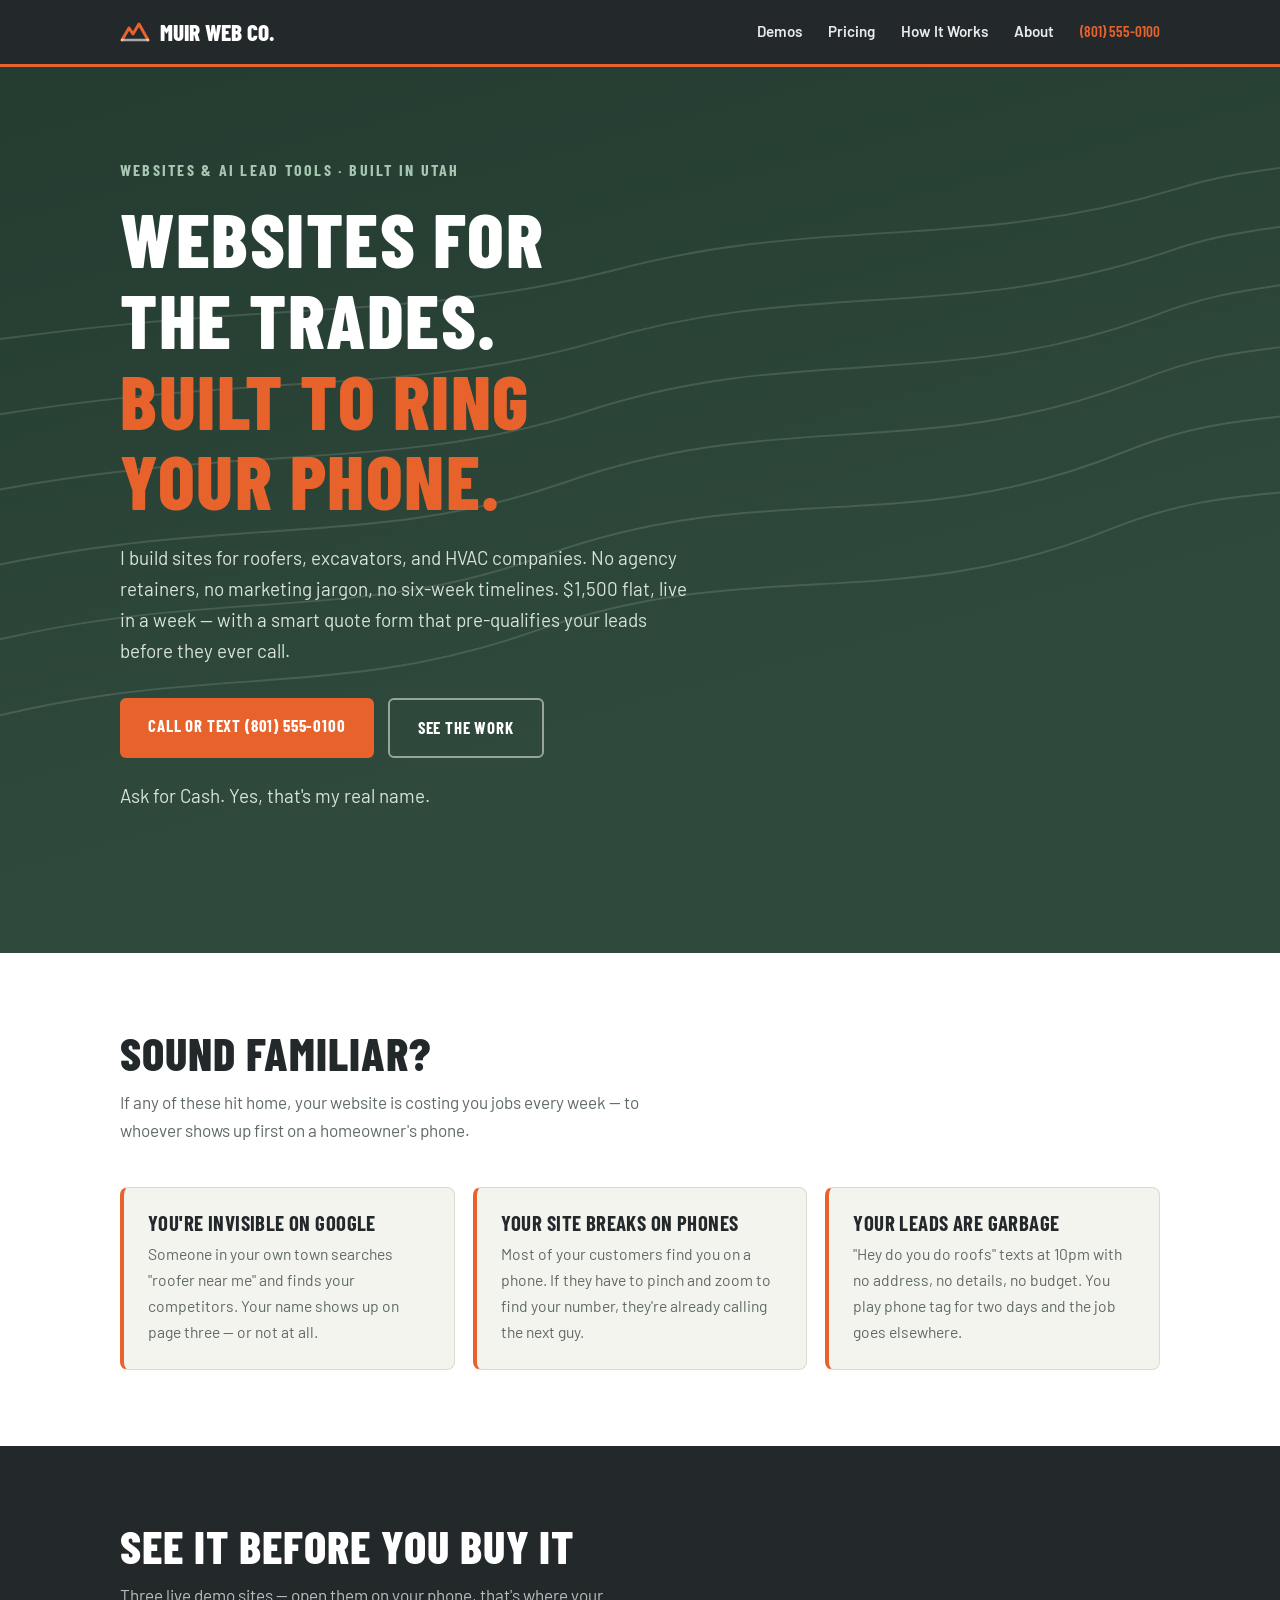
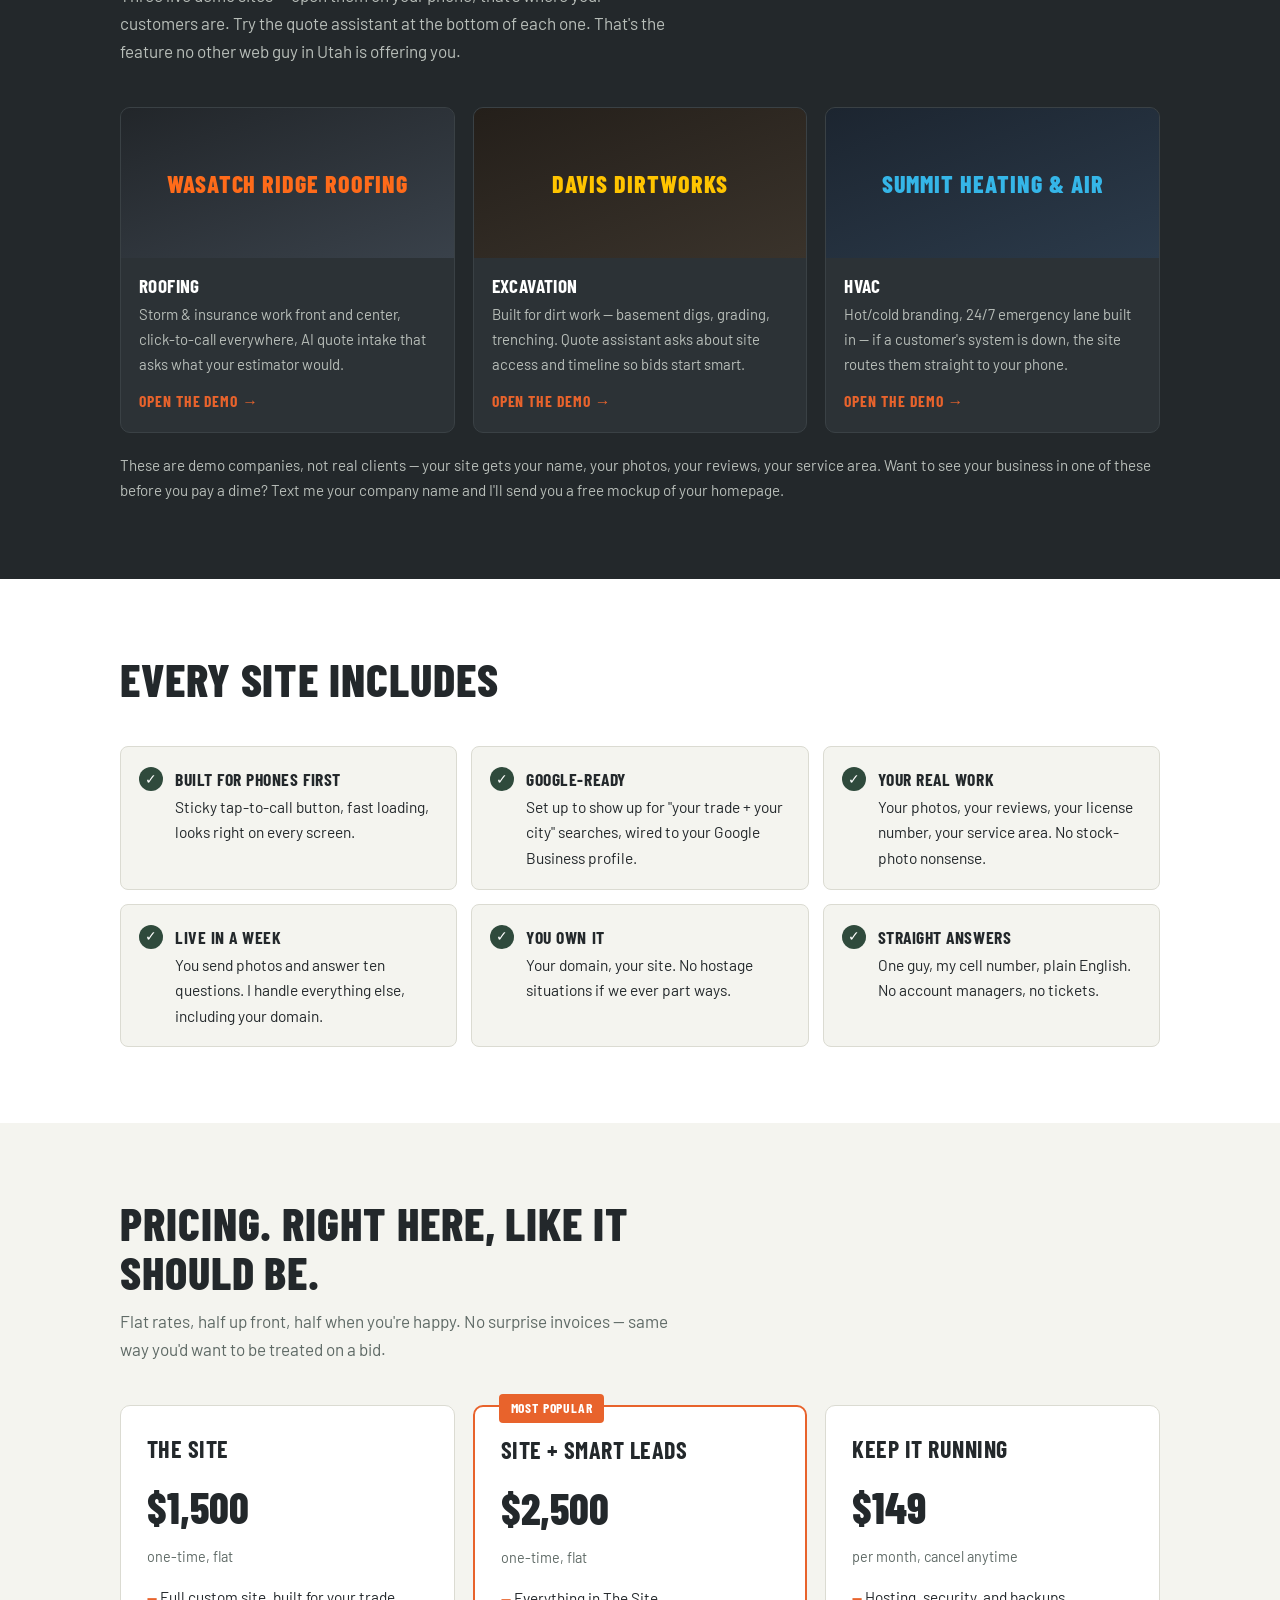
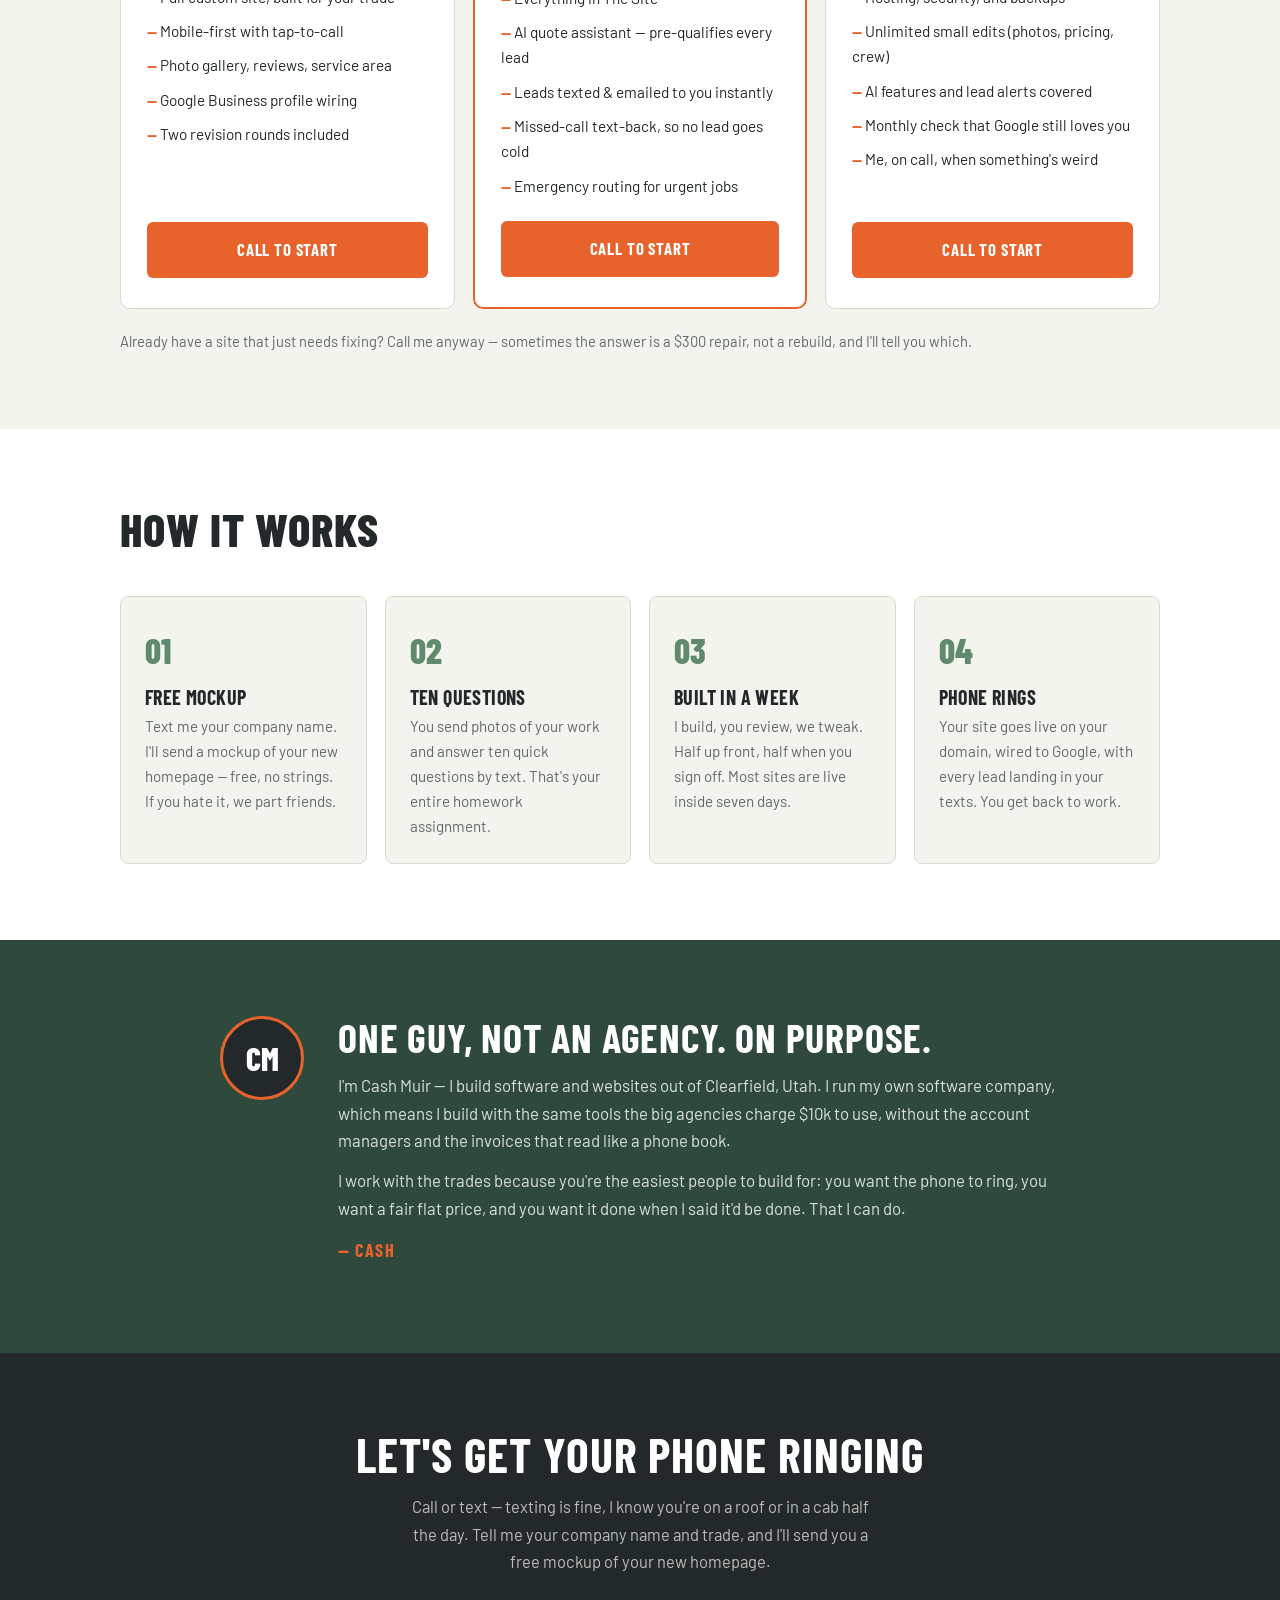
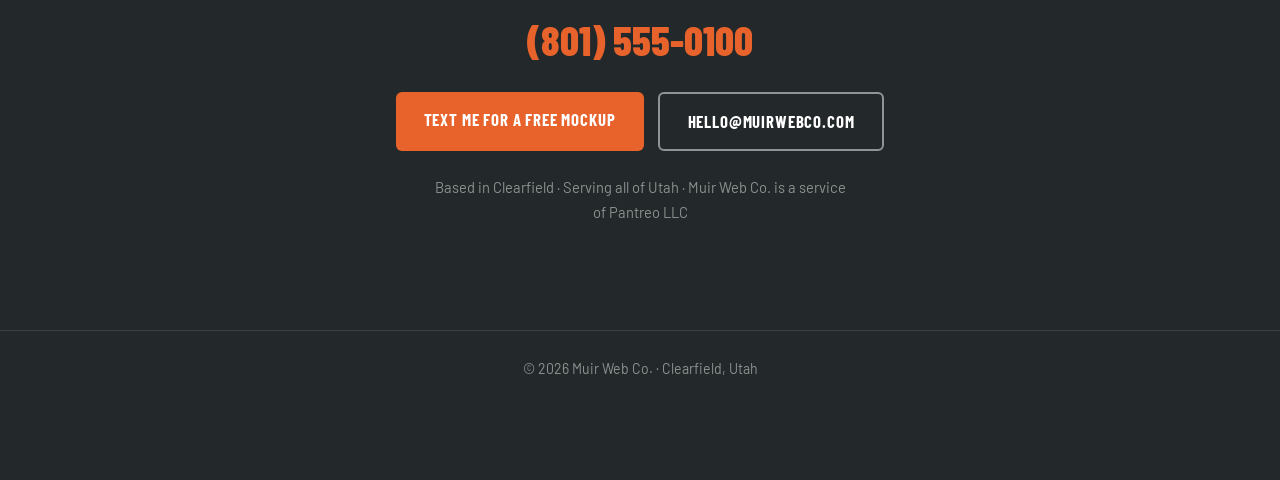
==== index.html @ 3f4aa728 "Rename muir-web-co.html to index.html" ====
<!DOCTYPE html>
<html lang="en">
<head>
<meta charset="UTF-8">
<meta name="viewport" content="width=device-width, initial-scale=1.0">
<title>Muir Web Co. — Websites for the Trades</title>
<meta name="description" content="Websites and AI lead tools for roofers, excavators, and HVAC companies. $1,500 flat, live in a week. Built in Utah by Cash Muir.">
<link rel="preconnect" href="https://fonts.googleapis.com">
<link rel="preconnect" href="https://fonts.gstatic.com" crossorigin>
<link href="https://fonts.googleapis.com/css2?family=Barlow+Condensed:wght@600;700;800&family=Barlow:wght@400;500;600&display=swap" rel="stylesheet">
<style>
/* ============================================================
   REPLACE BEFORE LAUNCH:
   1. Phone number — search for 555-0100 and replace everywhere
   2. Email — search for hello@muirwebco.com if you use a different one
   ============================================================ */
:root{
  --granite:#23282B;
  --pine:#2F4A3C;
  --pine-deep:#243B30;
  --moss:#5F8A6E;
  --paper:#F4F4EF;
  --line:#DBDBD2;
  --ink:#23282B;
  --muted:#5F6A66;
  --signal:#E8632C;
  --signal-dark:#D1521E;
}
*{margin:0;padding:0;box-sizing:border-box}
html{scroll-behavior:smooth}
@media (prefers-reduced-motion: reduce){
  html{scroll-behavior:auto}
  *,*::before,*::after{animation:none!important;transition:none!important}
}
body{font-family:'Barlow',sans-serif;color:var(--ink);background:var(--paper);line-height:1.65;font-size:16.5px}
h1,h2,h3{font-family:'Barlow Condensed',sans-serif;text-transform:uppercase;letter-spacing:.02em;line-height:1.05}
a{color:inherit}
.wrap{max-width:1080px;margin:0 auto;padding:0 20px}
.btn{display:inline-block;font-family:'Barlow Condensed',sans-serif;font-weight:700;text-transform:uppercase;letter-spacing:.05em;font-size:1.05rem;padding:14px 28px;border-radius:6px;text-decoration:none;border:none;cursor:pointer;transition:transform .12s ease,background .12s ease}
.btn:active{transform:scale(.97)}
.btn-signal{background:var(--signal);color:#fff}
.btn-signal:hover{background:var(--signal-dark)}
.btn-ghost{background:transparent;color:#fff;border:2px solid rgba(255,255,255,.5)}
.btn-ghost:hover{border-color:#fff}
.btn:focus-visible,a:focus-visible{outline:3px solid var(--signal);outline-offset:2px}

/* top bar */
.topbar{position:sticky;top:0;z-index:50;background:var(--granite);color:#fff;border-bottom:3px solid var(--signal)}
.topbar .wrap{display:flex;align-items:center;justify-content:space-between;height:64px}
.logo{font-family:'Barlow Condensed',sans-serif;font-weight:800;font-size:1.45rem;text-transform:uppercase;text-decoration:none;display:flex;align-items:center;gap:10px}
.topnav{display:flex;gap:26px;align-items:center}
.topnav a{text-decoration:none;font-weight:600;font-size:.95rem;opacity:.9}
.topnav a:hover{opacity:1;color:var(--signal)}
.call-link{font-family:'Barlow Condensed',sans-serif;font-weight:700;font-size:1.15rem;color:var(--signal)!important;opacity:1!important;text-decoration:none}
@media(max-width:760px){.topnav a:not(.call-link){display:none}}

/* hero with topo contour signature */
.hero{background:linear-gradient(165deg,var(--pine-deep),var(--pine) 70%);color:#fff;position:relative;padding:90px 0 110px;overflow:hidden}
.hero .wrap{position:relative;z-index:2}
.topo{position:absolute;inset:0;z-index:1;opacity:.13}
.eyebrow{font-family:'Barlow Condensed',sans-serif;font-weight:700;text-transform:uppercase;letter-spacing:.14em;color:#A8C7B2;font-size:1rem;margin-bottom:14px}
.hero h1{font-size:clamp(2.7rem,7vw,4.8rem);font-weight:800;max-width:15ch}
.hero h1 em{font-style:normal;color:var(--signal)}
.hero p{margin:22px 0 32px;font-size:1.18rem;max-width:52ch;color:#D9E2DB}
.hero-ctas{display:flex;gap:14px;flex-wrap:wrap}
.hero-sub{margin-top:26px;font-size:.95rem;color:#A8C7B2}
@media(max-width:760px){.hero{padding:60px 0 80px}}

section{padding:76px 0}
.sec-head{margin-bottom:42px;max-width:62ch}
.sec-head h2{font-size:clamp(2rem,4.5vw,2.9rem);font-weight:800}
.sec-head p{color:var(--muted);margin-top:10px;font-size:1.07rem}

/* pain section */
.pain{background:#fff}
.pain-grid{display:grid;grid-template-columns:repeat(auto-fit,minmax(260px,1fr));gap:18px}
.pain-card{background:var(--paper);border:1px solid var(--line);border-left:4px solid var(--signal);border-radius:8px;padding:24px}
.pain-card h3{font-size:1.3rem;margin-bottom:8px}
.pain-card p{color:var(--muted);font-size:.98rem}

/* demos */
.demos{background:var(--granite);color:#fff}
.demos .sec-head p{color:#B8BEB9}
.demo-grid{display:grid;grid-template-columns:repeat(auto-fit,minmax(290px,1fr));gap:18px}
.demo{border-radius:10px;overflow:hidden;text-decoration:none;display:block;background:#2C3236;border:1px solid #3A4145;transition:transform .15s ease}
.demo:hover{transform:translateY(-4px)}
.demo .swatch{height:150px;display:flex;align-items:center;justify-content:center;font-family:'Barlow Condensed',sans-serif;font-weight:800;text-transform:uppercase;letter-spacing:.04em;font-size:1.5rem;text-align:center;padding:0 16px}
.demo.roof .swatch{background:linear-gradient(160deg,#22262A,#39414A);color:#FF6B1A}
.demo.dirt .swatch{background:linear-gradient(160deg,#241F1A,#3A332B);color:#FFC400}
.demo.hvac .swatch{background:linear-gradient(160deg,#1C2530,#2B3A4A);color:#35B6E8}
.demo .meta{padding:18px}
.demo .meta h3{font-size:1.2rem;margin-bottom:6px}
.demo .meta p{font-size:.93rem;color:#B8BEB9}
.demo .meta .go{margin-top:12px;font-family:'Barlow Condensed',sans-serif;font-weight:700;text-transform:uppercase;letter-spacing:.06em;color:var(--signal);font-size:.98rem}
.demo-note{margin-top:20px;font-size:.95rem;color:#B8BEB9}

/* included */
.included{background:#fff}
.inc-grid{display:grid;grid-template-columns:repeat(auto-fit,minmax(250px,1fr));gap:14px}
.inc{display:flex;gap:12px;align-items:flex-start;background:var(--paper);border:1px solid var(--line);border-radius:8px;padding:18px}
.inc .check{flex:none;width:24px;height:24px;border-radius:50%;background:var(--pine);color:#fff;display:flex;align-items:center;justify-content:center;font-size:.85rem;margin-top:2px}
.inc p{font-size:.97rem}
.inc strong{display:block;font-family:'Barlow Condensed',sans-serif;text-transform:uppercase;font-size:1.1rem;letter-spacing:.03em}

/* pricing */
.pricing{background:var(--paper)}
.price-grid{display:grid;grid-template-columns:repeat(auto-fit,minmax(280px,1fr));gap:18px;align-items:stretch}
.tier{background:#fff;border:1px solid var(--line);border-radius:10px;padding:30px 26px;display:flex;flex-direction:column}
.tier.featured{border:2px solid var(--signal);position:relative}
.tier.featured .flag{position:absolute;top:-13px;left:24px;background:var(--signal);color:#fff;font-family:'Barlow Condensed',sans-serif;font-weight:700;text-transform:uppercase;letter-spacing:.06em;font-size:.85rem;padding:3px 12px;border-radius:4px}
.tier h3{font-size:1.5rem}
.tier .price{font-family:'Barlow Condensed',sans-serif;font-weight:800;font-size:2.7rem;margin:10px 0 2px}
.tier .per{font-size:.9rem;color:var(--muted);margin-bottom:16px}
.tier ul{list-style:none;display:grid;gap:9px;margin-bottom:22px;font-size:.96rem}
.tier ul li::before{content:"— ";color:var(--signal);font-weight:700}
.tier .btn{margin-top:auto;text-align:center}
.price-note{margin-top:20px;font-size:.92rem;color:var(--muted)}

/* process */
.process{background:#fff}
.steps{display:grid;grid-template-columns:repeat(auto-fit,minmax(230px,1fr));gap:18px;counter-reset:step}
.step{background:var(--paper);border:1px solid var(--line);border-radius:8px;padding:24px;counter-increment:step;position:relative}
.step::before{content:counter(step,decimal-leading-zero);font-family:'Barlow Condensed',sans-serif;font-weight:800;font-size:2.2rem;color:var(--moss);display:block;margin-bottom:8px}
.step h3{font-size:1.25rem;margin-bottom:6px}
.step p{color:var(--muted);font-size:.95rem}

/* about */
.about{background:var(--pine);color:#fff}
.about .wrap{display:grid;grid-template-columns:auto 1fr;gap:34px;align-items:start;max-width:880px}
@media(max-width:700px){.about .wrap{grid-template-columns:1fr}}
.about .mark{width:84px;height:84px;border-radius:50%;background:var(--granite);border:3px solid var(--signal);display:flex;align-items:center;justify-content:center;font-family:'Barlow Condensed',sans-serif;font-weight:800;font-size:2rem;color:#fff}
.about h2{font-size:clamp(1.8rem,4vw,2.5rem);margin-bottom:14px}
.about p{color:#D9E2DB;font-size:1.05rem;margin-bottom:12px}
.about .sig{font-family:'Barlow Condensed',sans-serif;font-weight:700;text-transform:uppercase;letter-spacing:.06em;color:var(--signal);font-size:1.15rem;margin-top:6px}

/* contact / final cta */
.contact{background:var(--granite);color:#fff;text-align:center}
.contact h2{font-size:clamp(2rem,5vw,3rem)}
.contact p{color:#B8BEB9;margin:14px auto 30px;max-width:52ch}
.contact .big-phone{font-family:'Barlow Condensed',sans-serif;font-weight:800;font-size:clamp(1.8rem,5vw,2.6rem);color:var(--signal);text-decoration:none;display:inline-block;margin-bottom:18px}
.contact .ctas{display:flex;gap:14px;justify-content:center;flex-wrap:wrap}
.contact .small{margin-top:24px;font-size:.92rem;color:#8A938E}

footer{background:var(--granite);color:#8A938E;border-top:1px solid #3A4145;padding:26px 0 100px;font-size:.88rem;text-align:center}

/* sticky mobile call bar */
.callbar{display:none;position:fixed;bottom:0;left:0;right:0;z-index:60;background:var(--signal);color:#fff;text-align:center;padding:15px;font-family:'Barlow Condensed',sans-serif;font-weight:800;text-transform:uppercase;font-size:1.2rem;letter-spacing:.05em;text-decoration:none;box-shadow:0 -4px 16px rgba(0,0,0,.25)}
@media(max-width:760px){.callbar{display:block}}
</style>
</head>
<body>

<nav class="topbar" aria-label="Main">
  <div class="wrap">
    <a class="logo" href="#top" aria-label="Muir Web Co. home">
      <svg width="30" height="24" viewBox="0 0 30 24" fill="none" aria-hidden="true"><path d="M2 20 L9 8 L13 14 L19 4 L28 20" stroke="#E8632C" stroke-width="3" stroke-linecap="round" stroke-linejoin="round"/><path d="M2 20 H28" stroke="#fff" stroke-width="2.4" stroke-linecap="round" opacity=".6"/></svg>
      Muir Web Co.
    </a>
    <div class="topnav">
      <a href="#demos">Demos</a>
      <a href="#pricing">Pricing</a>
      <a href="#process">How It Works</a>
      <a href="#about">About</a>
      <a class="call-link" href="tel:8015550100">(801) 555-0100</a>
    </div>
  </div>
</nav>

<header class="hero" id="top">
  <svg class="topo" viewBox="0 0 1000 600" preserveAspectRatio="xMidYMid slice" aria-hidden="true" fill="none" stroke="#fff" stroke-width="1.5">
    <path d="M-50,520 C150,460 250,500 420,440 C590,380 700,430 870,360 C960,325 1010,340 1060,320"/>
    <path d="M-50,460 C160,400 270,440 430,380 C600,320 710,370 880,300 C965,266 1015,280 1060,260"/>
    <path d="M-50,400 C170,345 280,380 440,325 C610,265 720,310 890,245 C970,212 1020,225 1060,205"/>
    <path d="M-50,340 C180,290 295,320 455,270 C620,215 735,255 900,195 C975,165 1025,175 1060,155"/>
    <path d="M-50,280 C190,235 305,260 465,215 C630,165 745,200 910,145 C980,120 1030,128 1060,110"/>
    <path d="M-50,220 C200,180 315,200 475,160 C640,115 755,145 920,95 C985,75 1035,80 1060,65"/>
  </svg>
  <div class="wrap">
    <div class="eyebrow">Websites &amp; AI Lead Tools · Built in Utah</div>
    <h1>Websites for the trades. <em>Built to ring your phone.</em></h1>
    <p>I build sites for roofers, excavators, and HVAC companies. No agency retainers, no marketing jargon, no six-week timelines. $1,500 flat, live in a week — with a smart quote form that pre-qualifies your leads before they ever call.</p>
    <div class="hero-ctas">
      <a class="btn btn-signal" href="tel:8015550100">Call or text (801) 555-0100</a>
      <a class="btn btn-ghost" href="#demos">See the work</a>
    </div>
    <p class="hero-sub">Ask for Cash. Yes, that's my real name.</p>
  </div>
</header>

<section class="pain">
  <div class="wrap">
    <div class="sec-head">
      <h2>Sound familiar?</h2>
      <p>If any of these hit home, your website is costing you jobs every week — to whoever shows up first on a homeowner's phone.</p>
    </div>
    <div class="pain-grid">
      <div class="pain-card">
        <h3>You're invisible on Google</h3>
        <p>Someone in your own town searches "roofer near me" and finds your competitors. Your name shows up on page three — or not at all.</p>
      </div>
      <div class="pain-card">
        <h3>Your site breaks on phones</h3>
        <p>Most of your customers find you on a phone. If they have to pinch and zoom to find your number, they're already calling the next guy.</p>
      </div>
      <div class="pain-card">
        <h3>Your leads are garbage</h3>
        <p>"Hey do you do roofs" texts at 10pm with no address, no details, no budget. You play phone tag for two days and the job goes elsewhere.</p>
      </div>
    </div>
  </div>
</section>

<section class="demos" id="demos">
  <div class="wrap">
    <div class="sec-head">
      <h2>See it before you buy it</h2>
      <p>Three live demo sites — open them on your phone, that's where your customers are. Try the quote assistant at the bottom of each one. That's the feature no other web guy in Utah is offering you.</p>
    </div>
    <div class="demo-grid">
      <a class="demo roof" href="https://roofing-demo-gamma.vercel.app/" target="_blank" rel="noopener">
        <div class="swatch">Wasatch Ridge Roofing</div>
        <div class="meta">
          <h3>Roofing</h3>
          <p>Storm &amp; insurance work front and center, click-to-call everywhere, AI quote intake that asks what your estimator would.</p>
          <div class="go">Open the demo →</div>
        </div>
      </a>
      <a class="demo dirt" href="https://excavation-demo.vercel.app/" target="_blank" rel="noopener">
        <div class="swatch">Davis Dirtworks</div>
        <div class="meta">
          <h3>Excavation</h3>
          <p>Built for dirt work — basement digs, grading, trenching. Quote assistant asks about site access and timeline so bids start smart.</p>
          <div class="go">Open the demo →</div>
        </div>
      </a>
      <a class="demo hvac" href="https://hvac-demo-beige.vercel.app/" target="_blank" rel="noopener">
        <div class="swatch">Summit Heating &amp; Air</div>
        <div class="meta">
          <h3>HVAC</h3>
          <p>Hot/cold branding, 24/7 emergency lane built in — if a customer's system is down, the site routes them straight to your phone.</p>
          <div class="go">Open the demo →</div>
        </div>
      </a>
    </div>
    <p class="demo-note">These are demo companies, not real clients — your site gets your name, your photos, your reviews, your service area. Want to see your business in one of these before you pay a dime? Text me your company name and I'll send you a free mockup of your homepage.</p>
  </div>
</section>

<section class="included">
  <div class="wrap">
    <div class="sec-head">
      <h2>Every site includes</h2>
    </div>
    <div class="inc-grid">
      <div class="inc"><span class="check">✓</span><p><strong>Built for phones first</strong>Sticky tap-to-call button, fast loading, looks right on every screen.</p></div>
      <div class="inc"><span class="check">✓</span><p><strong>Google-ready</strong>Set up to show up for "your trade + your city" searches, wired to your Google Business profile.</p></div>
      <div class="inc"><span class="check">✓</span><p><strong>Your real work</strong>Your photos, your reviews, your license number, your service area. No stock-photo nonsense.</p></div>
      <div class="inc"><span class="check">✓</span><p><strong>Live in a week</strong>You send photos and answer ten questions. I handle everything else, including your domain.</p></div>
      <div class="inc"><span class="check">✓</span><p><strong>You own it</strong>Your domain, your site. No hostage situations if we ever part ways.</p></div>
      <div class="inc"><span class="check">✓</span><p><strong>Straight answers</strong>One guy, my cell number, plain English. No account managers, no tickets.</p></div>
    </div>
  </div>
</section>

<section class="pricing" id="pricing">
  <div class="wrap">
    <div class="sec-head">
      <h2>Pricing. Right here, like it should be.</h2>
      <p>Flat rates, half up front, half when you're happy. No surprise invoices — same way you'd want to be treated on a bid.</p>
    </div>
    <div class="price-grid">
      <div class="tier">
        <h3>The Site</h3>
        <div class="price">$1,500</div>
        <div class="per">one-time, flat</div>
        <ul>
          <li>Full custom site, built for your trade</li>
          <li>Mobile-first with tap-to-call</li>
          <li>Photo gallery, reviews, service area</li>
          <li>Google Business profile wiring</li>
          <li>Two revision rounds included</li>
        </ul>
        <a class="btn btn-signal" href="tel:8015550100">Call to start</a>
      </div>
      <div class="tier featured">
        <span class="flag">Most popular</span>
        <h3>Site + Smart Leads</h3>
        <div class="price">$2,500</div>
        <div class="per">one-time, flat</div>
        <ul>
          <li>Everything in The Site</li>
          <li>AI quote assistant — pre-qualifies every lead</li>
          <li>Leads texted &amp; emailed to you instantly</li>
          <li>Missed-call text-back, so no lead goes cold</li>
          <li>Emergency routing for urgent jobs</li>
        </ul>
        <a class="btn btn-signal" href="tel:8015550100">Call to start</a>
      </div>
      <div class="tier">
        <h3>Keep It Running</h3>
        <div class="price">$149</div>
        <div class="per">per month, cancel anytime</div>
        <ul>
          <li>Hosting, security, and backups</li>
          <li>Unlimited small edits (photos, pricing, crew)</li>
          <li>AI features and lead alerts covered</li>
          <li>Monthly check that Google still loves you</li>
          <li>Me, on call, when something's weird</li>
        </ul>
        <a class="btn btn-signal" href="tel:8015550100">Call to start</a>
      </div>
    </div>
    <p class="price-note">Already have a site that just needs fixing? Call me anyway — sometimes the answer is a $300 repair, not a rebuild, and I'll tell you which.</p>
  </div>
</section>

<section class="process" id="process">
  <div class="wrap">
    <div class="sec-head">
      <h2>How it works</h2>
    </div>
    <div class="steps">
      <div class="step">
        <h3>Free mockup</h3>
        <p>Text me your company name. I'll send a mockup of your new homepage — free, no strings. If you hate it, we part friends.</p>
      </div>
      <div class="step">
        <h3>Ten questions</h3>
        <p>You send photos of your work and answer ten quick questions by text. That's your entire homework assignment.</p>
      </div>
      <div class="step">
        <h3>Built in a week</h3>
        <p>I build, you review, we tweak. Half up front, half when you sign off. Most sites are live inside seven days.</p>
      </div>
      <div class="step">
        <h3>Phone rings</h3>
        <p>Your site goes live on your domain, wired to Google, with every lead landing in your texts. You get back to work.</p>
      </div>
    </div>
  </div>
</section>

<section class="about" id="about">
  <div class="wrap">
    <div class="mark" aria-hidden="true">CM</div>
    <div>
      <h2>One guy, not an agency. On purpose.</h2>
      <p>I'm Cash Muir — I build software and websites out of Clearfield, Utah. I run my own software company, which means I build with the same tools the big agencies charge $10k to use, without the account managers and the invoices that read like a phone book.</p>
      <p>I work with the trades because you're the easiest people to build for: you want the phone to ring, you want a fair flat price, and you want it done when I said it'd be done. That I can do.</p>
      <p class="sig">— Cash</p>
    </div>
  </div>
</section>

<section class="contact" id="contact">
  <div class="wrap">
    <h2>Let's get your phone ringing</h2>
    <p>Call or text — texting is fine, I know you're on a roof or in a cab half the day. Tell me your company name and trade, and I'll send you a free mockup of your new homepage.</p>
    <a class="big-phone" href="tel:8015550100">(801) 555-0100</a>
    <div class="ctas">
      <a class="btn btn-signal" href="sms:8015550100?body=Hey%20Cash%2C%20I%27d%20like%20a%20free%20mockup.%20Company%20name%3A%20">Text me for a free mockup</a>
      <a class="btn btn-ghost" href="mailto:hello@muirwebco.com">hello@muirwebco.com</a>
    </div>
    <p class="small">Based in Clearfield · Serving all of Utah · Muir Web Co. is a service of Pantreo LLC</p>
  </div>
</section>

<footer>
  <div class="wrap">© 2026 Muir Web Co. · Clearfield, Utah</div>
</footer>

<a class="callbar" href="tel:8015550100">📞 Call or text Cash — (801) 555-0100</a>

</body>
</html>
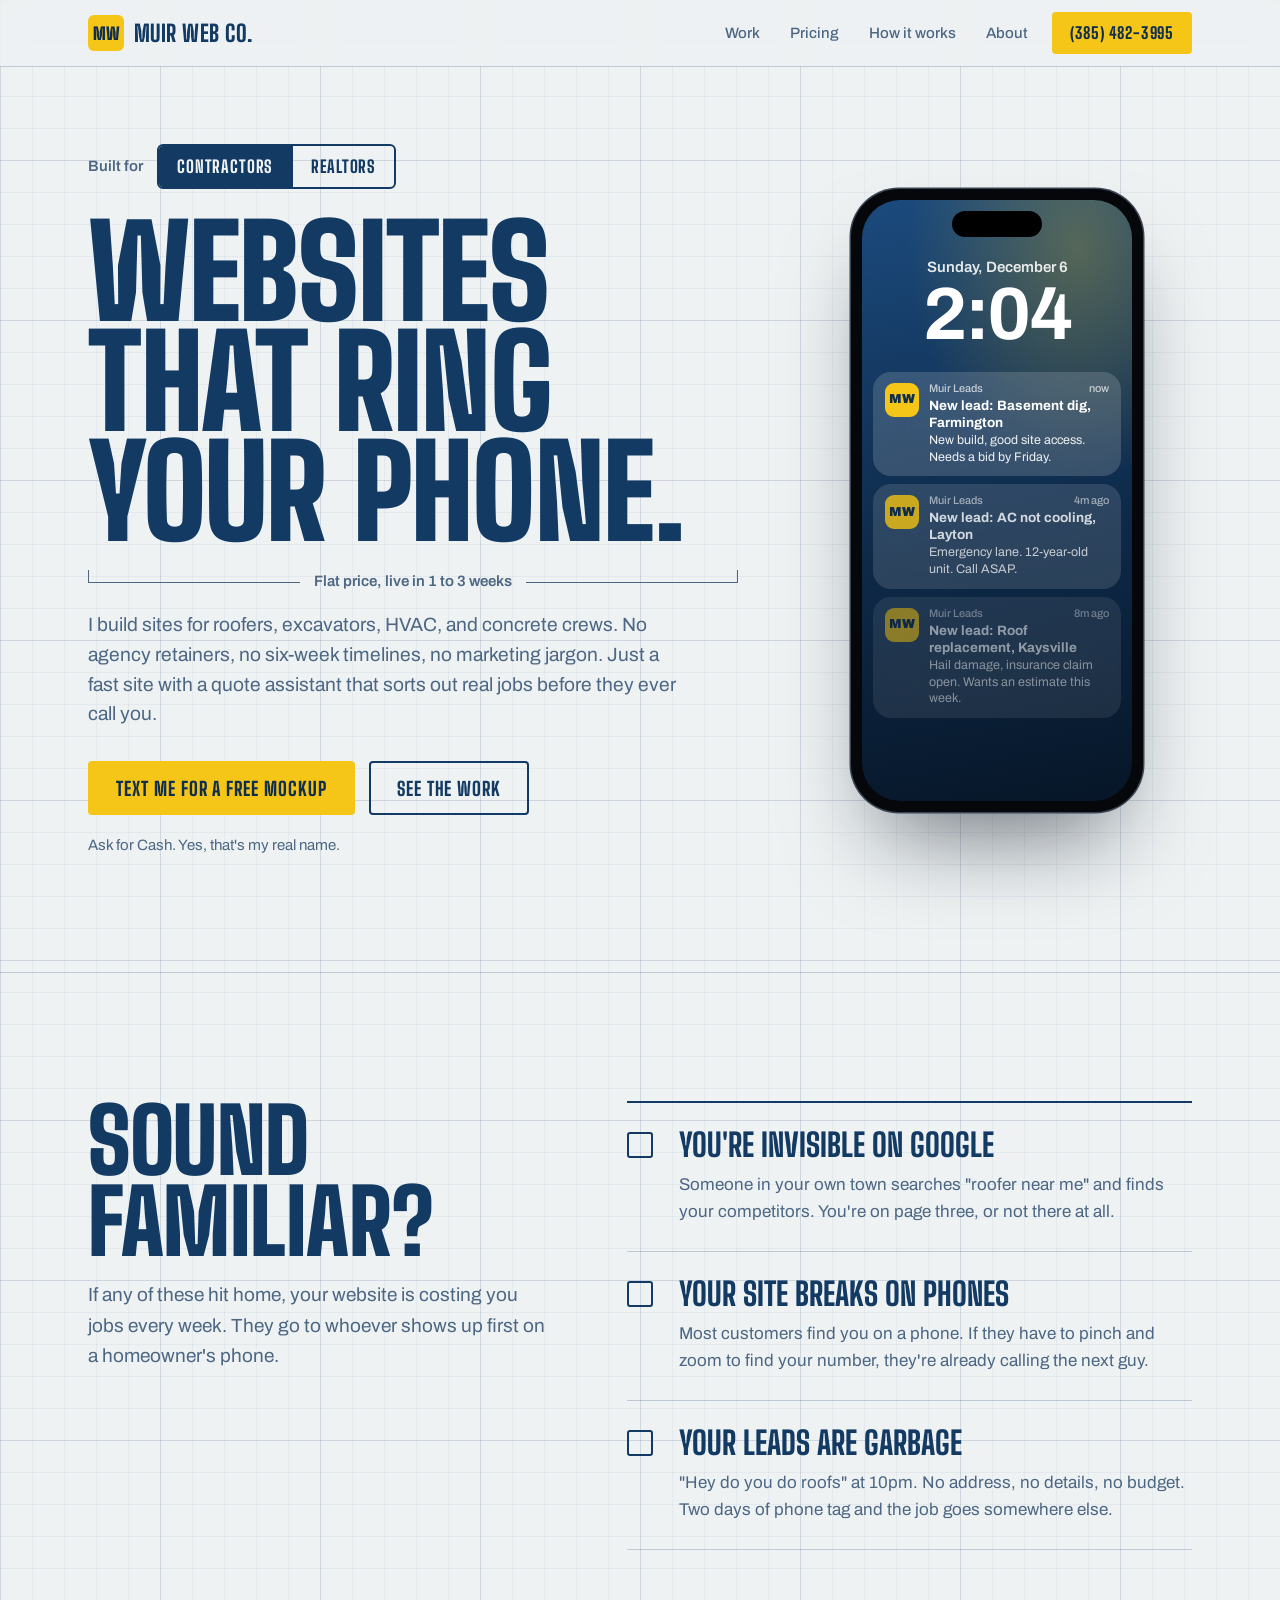
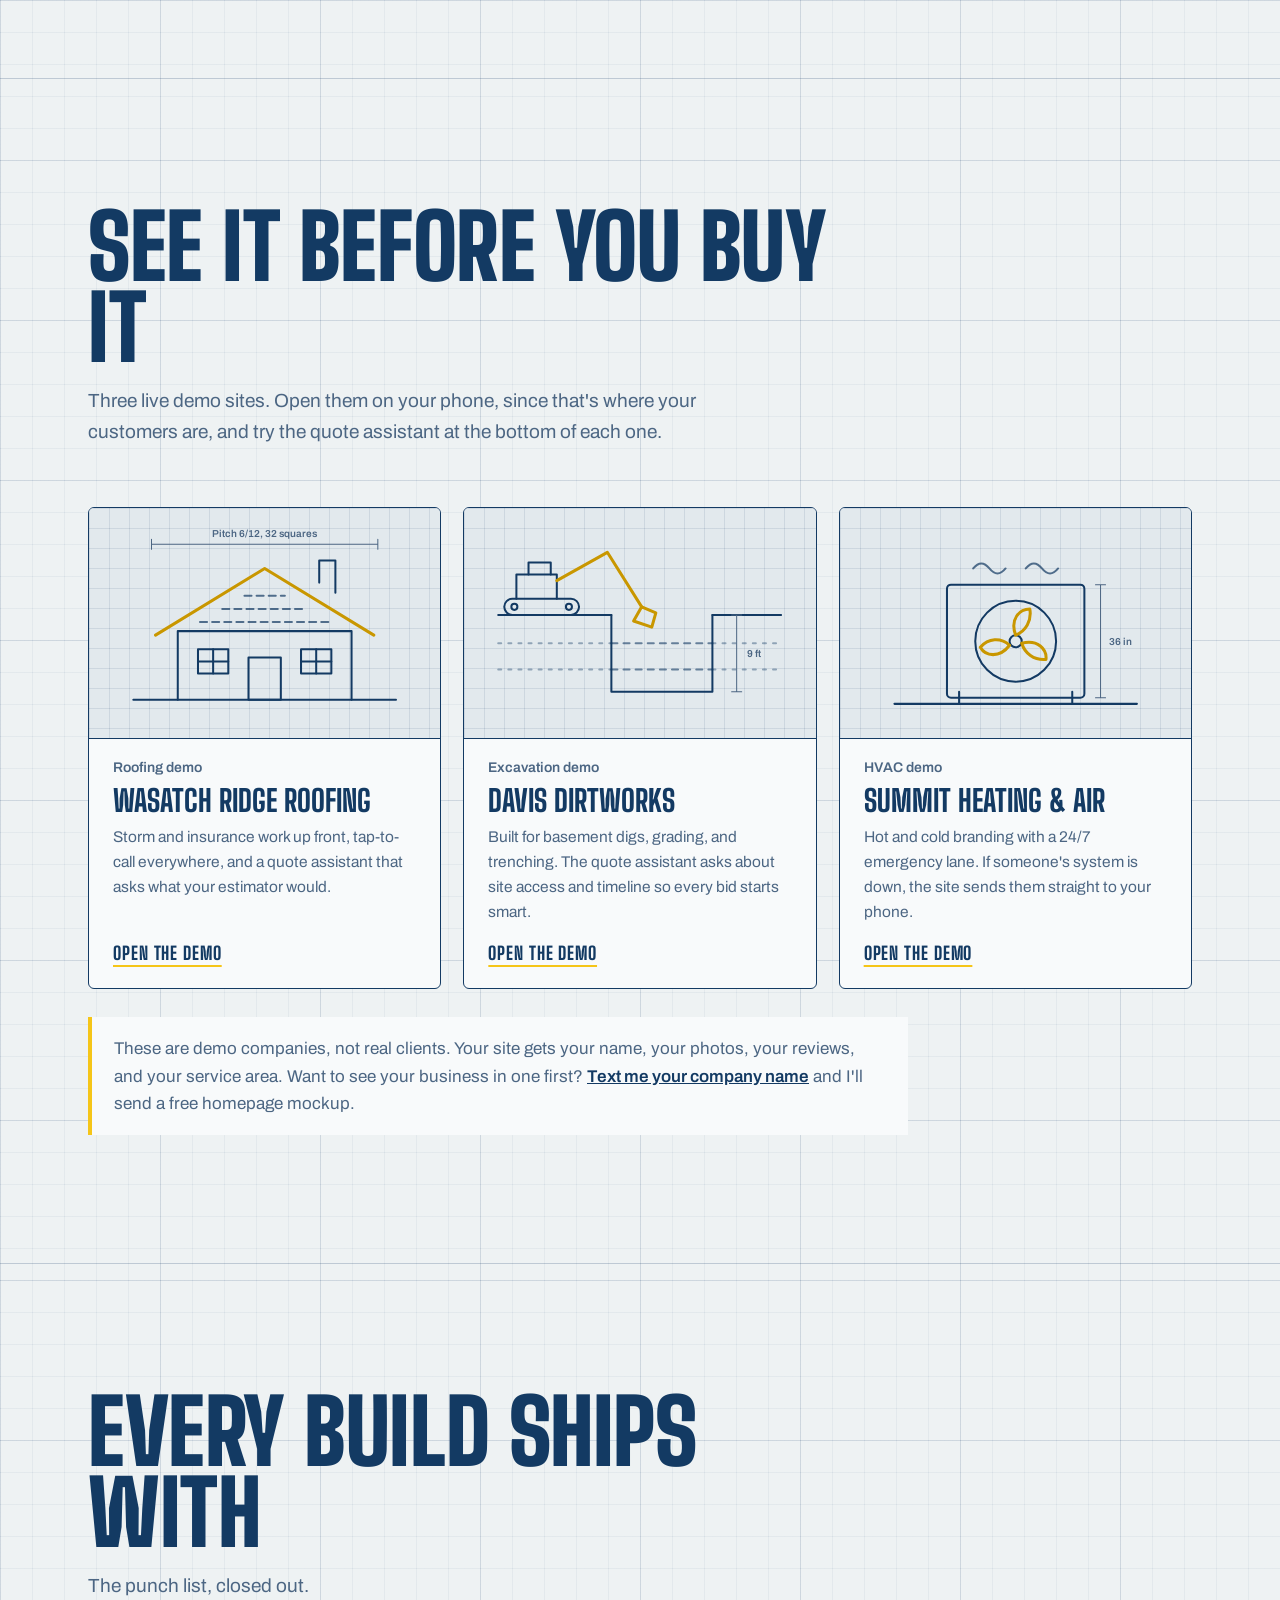
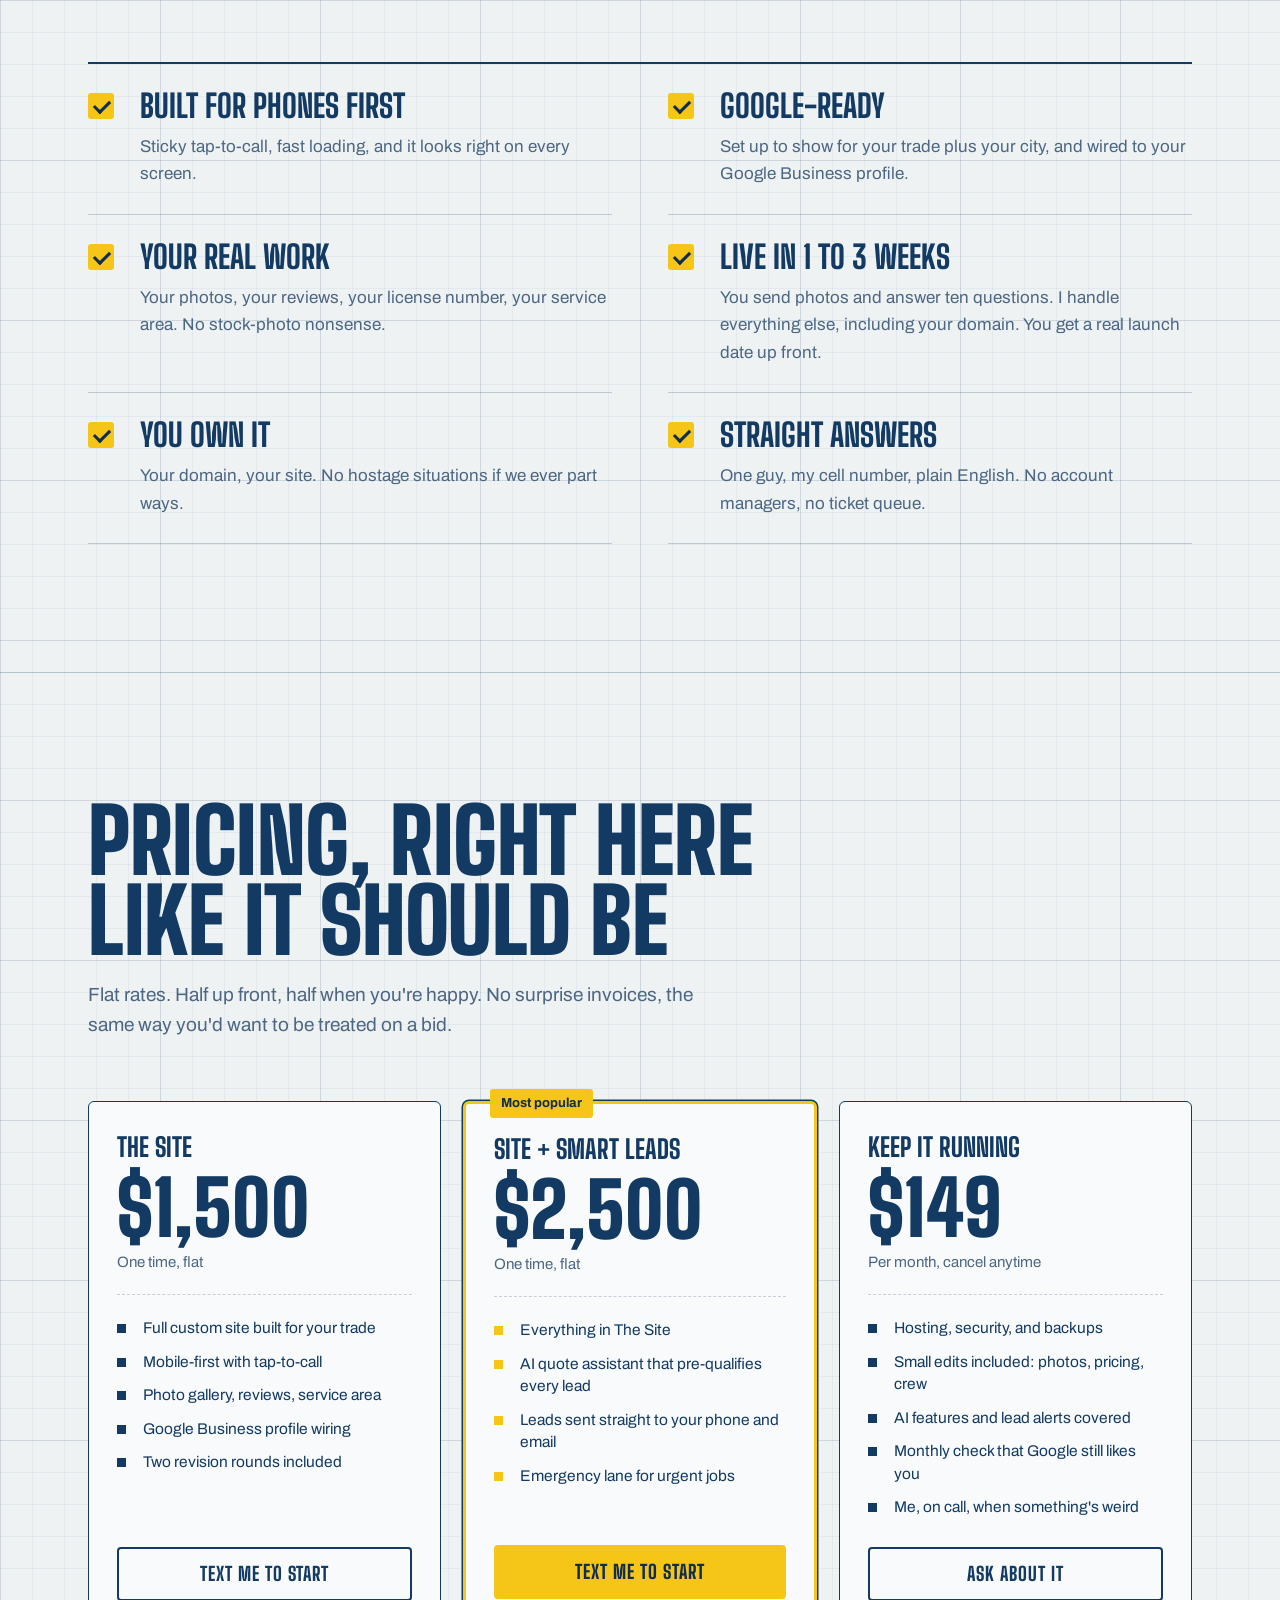
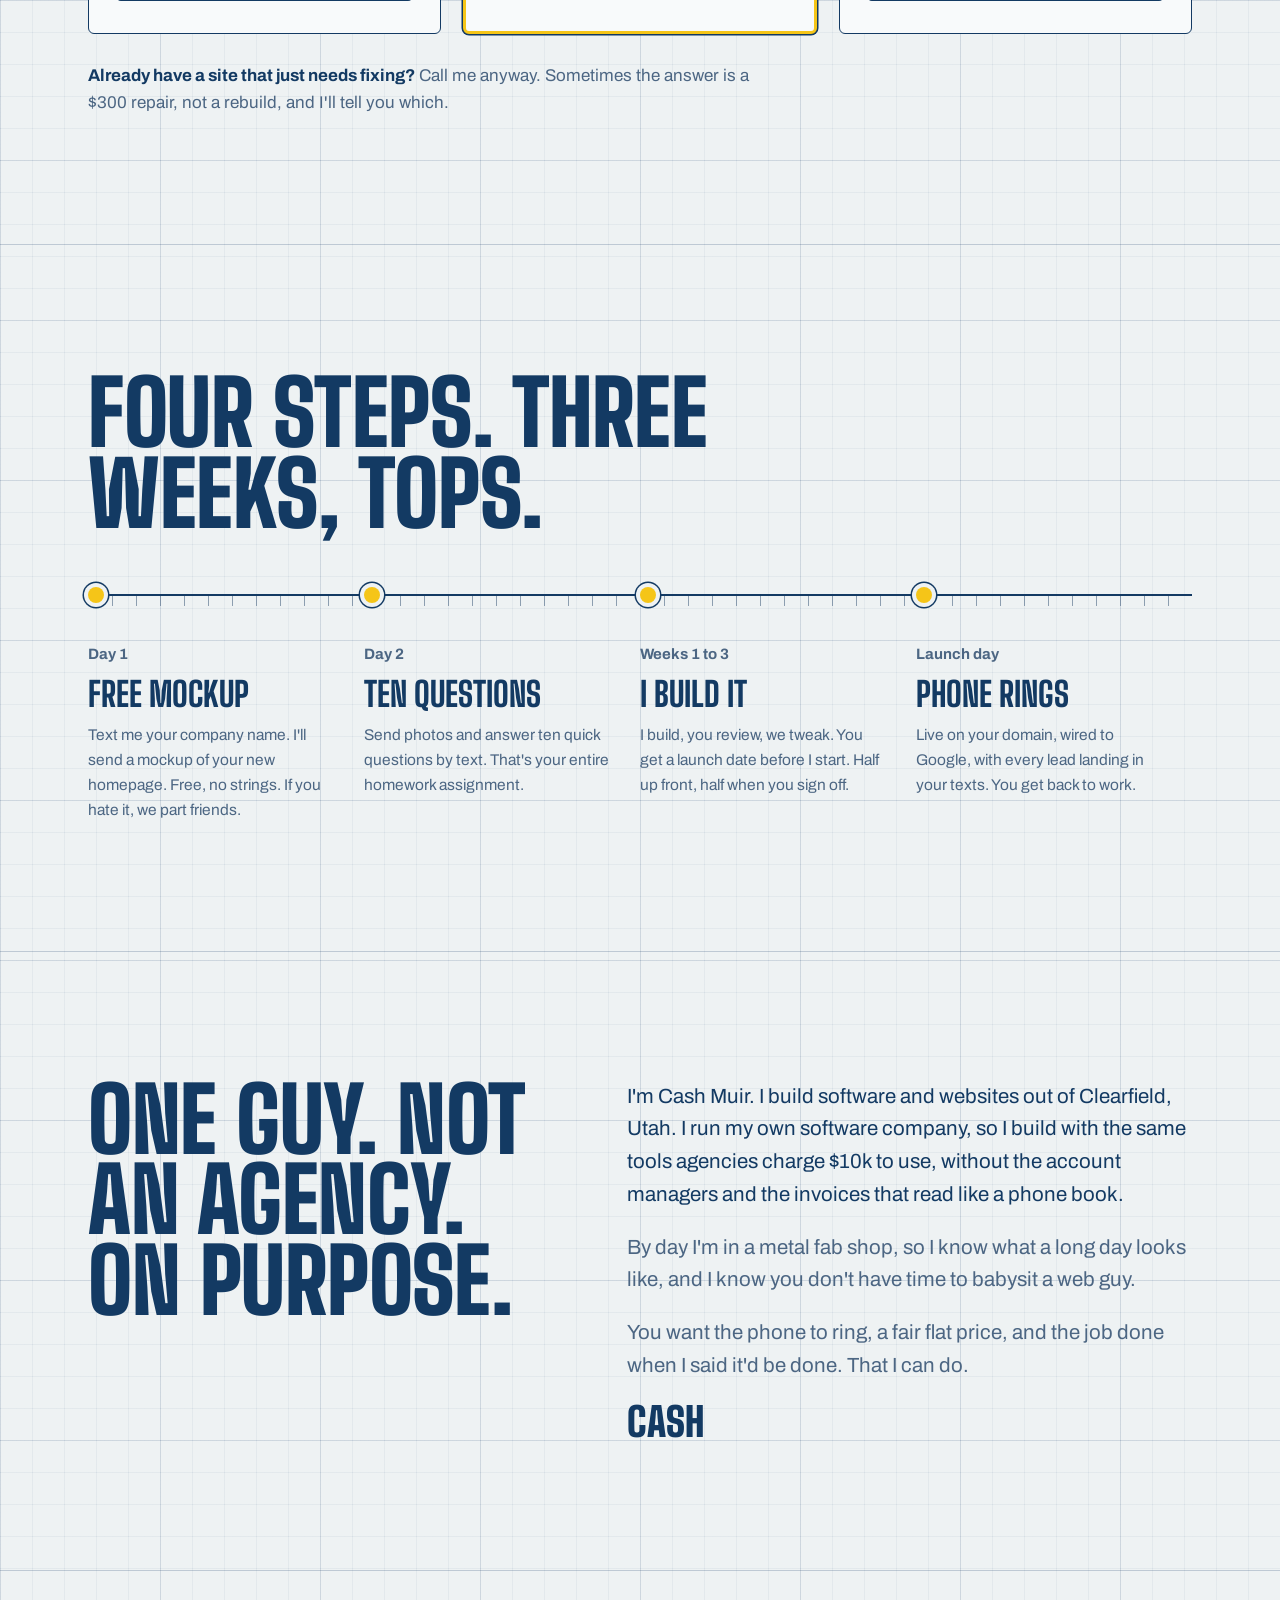
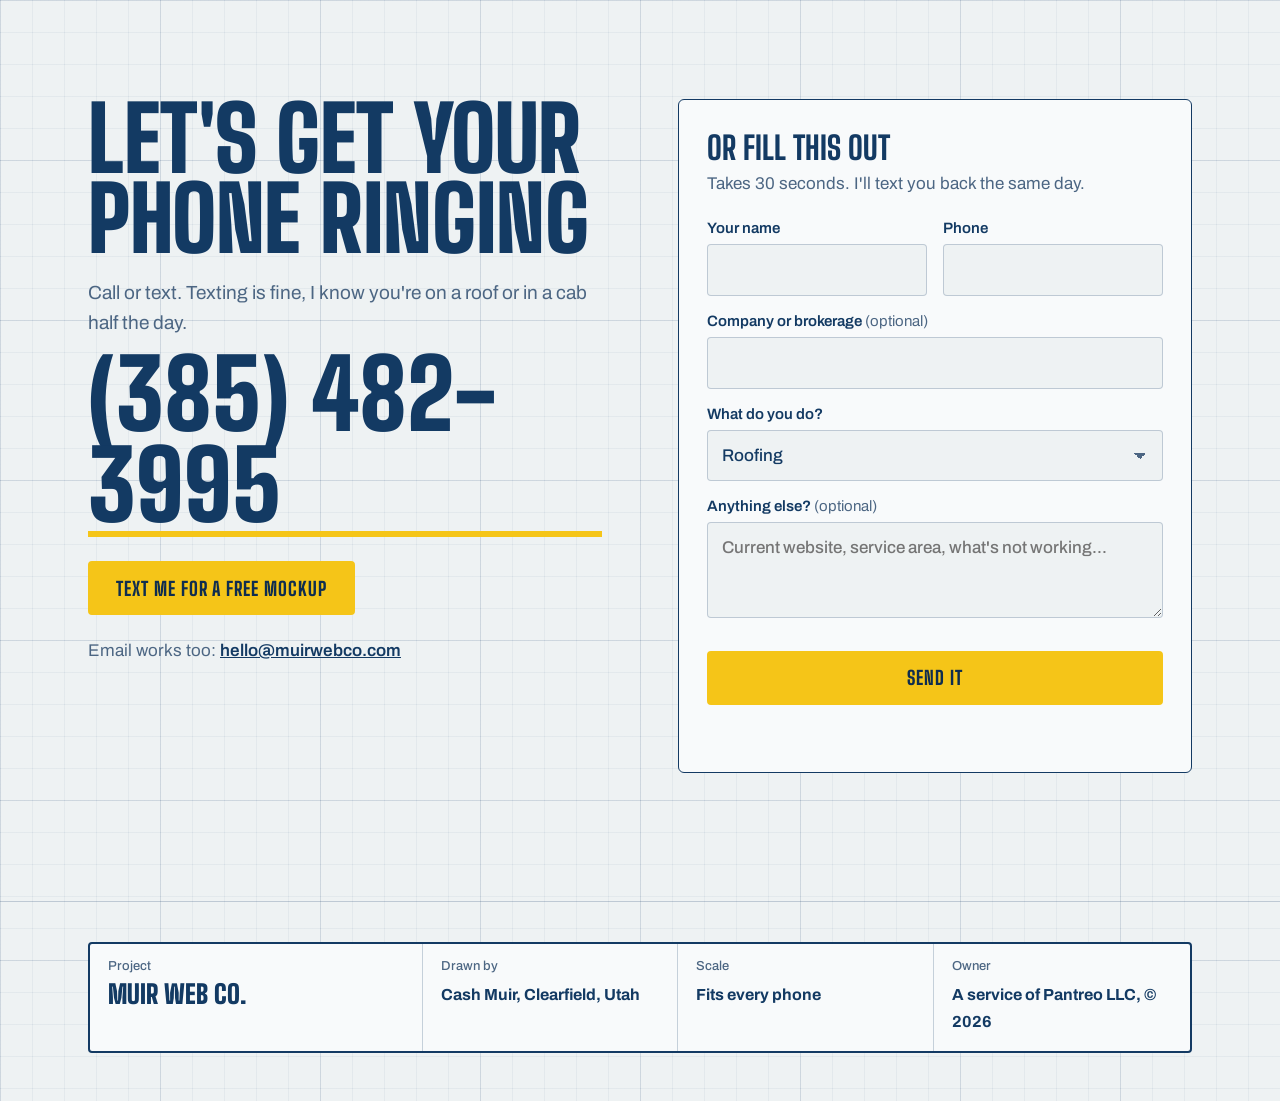
==== commit 19a3c2c1: "Rename index (2).html to index.html" ====
--- a/index.html
+++ b/index.html
@@ -2,374 +2,1105 @@
 <html lang="en">
 <head>
 <meta charset="UTF-8">
-<meta name="viewport" content="width=device-width, initial-scale=1.0">
-<title>Muir Web Co. — Websites for the Trades</title>
-<meta name="description" content="Websites and AI lead tools for roofers, excavators, and HVAC companies. $1,500 flat, live in a week. Built in Utah by Cash Muir.">
+<meta name="viewport" content="width=device-width, initial-scale=1">
+<title>Muir Web Co. | Websites for Utah Contractors &amp; Realtors</title>
+<meta name="description" content="Websites and AI lead tools for Utah contractors and real estate agents. Flat pricing, live in 1 to 3 weeks. Built by Cash Muir in Clearfield, Utah.">
+<link rel="canonical" id="canon" href="https://muirwebco.com/">
+<meta name="theme-color" content="#0F2D4F">
+<meta property="og:type" content="website">
+<meta property="og:url" content="https://muirwebco.com/">
+<meta property="og:title" content="Muir Web Co. | Websites that ring your phone">
+<meta property="og:description" content="Websites for Utah contractors and realtors. Flat price, live in 1 to 3 weeks. Text Cash for a free homepage mockup.">
+<link rel="icon" href="data:image/svg+xml,%3Csvg xmlns='http://www.w3.org/2000/svg' viewBox='0 0 64 64'%3E%3Crect width='64' height='64' rx='12' fill='%23F5C518'/%3E%3Ctext x='32' y='45' font-family='Arial Black,Arial' font-weight='900' font-size='34' text-anchor='middle' fill='%230F2D4F'%3EMW%3C/text%3E%3C/svg%3E">
 <link rel="preconnect" href="https://fonts.googleapis.com">
 <link rel="preconnect" href="https://fonts.gstatic.com" crossorigin>
-<link href="https://fonts.googleapis.com/css2?family=Barlow+Condensed:wght@600;700;800&family=Barlow:wght@400;500;600&display=swap" rel="stylesheet">
+<link href="https://fonts.googleapis.com/css2?family=Archivo:wght@400;500;600;700&family=Big+Shoulders+Display:wght@700;800;900&family=Syncopate:wght@400;700&display=swap" rel="stylesheet">
+<script type="application/ld+json">
+{
+  "@context": "https://schema.org",
+  "@type": "ProfessionalService",
+  "name": "Muir Web Co.",
+  "url": "https://muirwebco.com/",
+  "telephone": "+1-385-482-3995",
+  "email": "hello@muirwebco.com",
+  "description": "Websites and AI lead tools for Utah contractors and real estate agents.",
+  "areaServed": { "@type": "State", "name": "Utah" },
+  "address": { "@type": "PostalAddress", "addressLocality": "Clearfield", "addressRegion": "UT", "addressCountry": "US" },
+  "founder": { "@type": "Person", "name": "Cash Muir" },
+  "priceRange": "$$"
+}
+</script>
 <style>
-/* ============================================================
-   REPLACE BEFORE LAUNCH:
-   1. Phone number — search for 555-0100 and replace everywhere
-   2. Email — search for hello@muirwebco.com if you use a different one
-   ============================================================ */
+/* =====================================================================
+   CONTRACTOR SKIN (default): blueprint + safety yellow
+   Light = whiteprint, dark = cyanotype
+   ===================================================================== */
 :root{
-  --granite:#23282B;
-  --pine:#2F4A3C;
-  --pine-deep:#243B30;
-  --moss:#5F8A6E;
-  --paper:#F4F4EF;
-  --line:#DBDBD2;
-  --ink:#23282B;
-  --muted:#5F6A66;
-  --signal:#E8632C;
-  --signal-dark:#D1521E;
-}
-*{margin:0;padding:0;box-sizing:border-box}
-html{scroll-behavior:smooth}
+  --bg:#EEF2F3;
+  --bg-2:#E2E9ED;
+  --card:#F8FAFB;
+  --ink:#133A63;
+  --ink-2:#4C6683;
+  --line:rgba(19,58,99,.22);
+  --grid:rgba(19,58,99,.05);
+  --grid-2:rgba(19,58,99,.10);
+  --hi:#F5C518;
+  --hi-ink:#0F2D4F;
+  --hi-line:#C99700;
+  --metal:#F5C518;
+  --metal-hover:#FFD84A;
+  --wall:radial-gradient(90% 55% at 80% 8%,rgba(245,197,24,.28),transparent 70%),linear-gradient(170deg,#1b4a7d 0%,#0e2a49 55%,#071628 100%);
+  --display:'Big Shoulders Display', Impact, 'Arial Narrow', sans-serif;
+  --body:'Archivo', system-ui, -apple-system, 'Segoe UI', sans-serif;
+  color-scheme:light;
+}
+@media (prefers-color-scheme: dark){
+  :root{
+    --bg:#0F2D4F;
+    --bg-2:#0C2643;
+    --card:#123459;
+    --ink:#EAF1F8;
+    --ink-2:#A9BDD3;
+    --line:rgba(220,235,255,.22);
+    --grid:rgba(200,225,255,.05);
+    --grid-2:rgba(200,225,255,.10);
+    --hi-line:#F5C518;
+    color-scheme:dark;
+  }
+}
+
+*{box-sizing:border-box;margin:0;padding:0}
+html{scroll-behavior:smooth;-webkit-text-size-adjust:100%}
+body{
+  background-color:var(--bg);
+  background-image:
+    linear-gradient(var(--grid-2) 1px,transparent 1px),
+    linear-gradient(90deg,var(--grid-2) 1px,transparent 1px),
+    linear-gradient(var(--grid) 1px,transparent 1px),
+    linear-gradient(90deg,var(--grid) 1px,transparent 1px);
+  background-size:160px 160px,160px 160px,32px 32px,32px 32px;
+  color:var(--ink);
+  font:400 17px/1.6 var(--body);
+  transition:background-color .5s,color .5s;
+}
+img,svg{display:block;max-width:100%}
+a{color:inherit}
+:focus-visible{outline:3px solid var(--hi);outline-offset:3px}
+.wrap{max-width:1200px;margin:0 auto;padding:0 clamp(20px,5vw,48px)}
+
+/* Show only the current audience's content */
+body[data-mode="trade"] [data-for="agent"],
+body[data-mode="agent"] [data-for="trade"]{display:none!important}
+.swap{animation:swapIn .4s ease backwards}
+@keyframes swapIn{from{opacity:0;transform:translateY(6px)}}
+
+/* ---------- Header ---------- */
+.site-head{
+  position:sticky;top:0;z-index:50;
+  background:color-mix(in srgb,var(--bg) 86%,transparent);
+  -webkit-backdrop-filter:blur(12px);backdrop-filter:blur(12px);
+  border-bottom:1px solid var(--line);
+}
+.head-in{display:flex;align-items:center;justify-content:space-between;gap:24px;height:66px}
+.logo{display:flex;align-items:center;gap:10px;text-decoration:none}
+.logo-mark{display:grid;place-items:center;width:36px;height:36px;border-radius:6px;background:var(--metal);color:var(--hi-ink);font:900 17px/1 var(--display)}
+.logo-word{font:800 23px/1 var(--display);text-transform:uppercase;letter-spacing:.02em}
+.nav{display:flex;gap:30px;margin-left:auto}
+.nav a{font:500 15px/1 var(--body);color:var(--ink-2);text-decoration:none}
+.nav a:hover{color:var(--ink)}
+@media (max-width:880px){.nav{display:none}}
+
+/* ---------- Buttons ---------- */
+.btn{
+  display:inline-flex;align-items:center;justify-content:center;gap:10px;
+  min-height:54px;padding:0 26px;border-radius:4px;
+  font:800 19px/1 var(--display);text-transform:uppercase;letter-spacing:.05em;
+  text-decoration:none;text-align:center;cursor:pointer;border:2px solid var(--ink);
+  transition:background .2s,color .2s,border-color .2s,transform .2s;
+}
+.btn-hi{background:var(--metal);color:var(--hi-ink);border-color:var(--hi)}
+.btn-hi:hover{background:var(--metal-hover)}
+.btn-line{background:transparent;color:var(--ink)}
+.btn-line:hover{background:var(--ink);color:var(--bg)}
+.btn-sm{min-height:42px;padding:0 16px;font-size:16px}
+.head-call .short{display:none}
+@media (max-width:440px){.head-call .long{display:none}.head-call .short{display:inline}}
+
+/* ---------- Hero ---------- */
+.hero{position:relative;overflow-x:clip;padding:clamp(36px,6vw,80px) 0 clamp(72px,9vw,120px)}
+.hero-grid{display:grid;grid-template-columns:1.25fr .75fr;gap:clamp(36px,5vw,72px);align-items:center}
+@media (max-width:960px){.hero-grid{grid-template-columns:1fr}}
+.switch{display:inline-flex;align-items:center;gap:14px;margin-bottom:28px;flex-wrap:wrap}
+.switch-label{font:600 15px/1 var(--body);color:var(--ink-2)}
+.seg{display:inline-flex;border:2px solid var(--ink);border-radius:6px;overflow:hidden}
+.seg button{
+  appearance:none;border:0;background:transparent;color:var(--ink);cursor:pointer;
+  font:800 17px/1 var(--display);text-transform:uppercase;letter-spacing:.05em;
+  padding:12px 18px;transition:background .25s,color .25s;
+}
+.seg button+button{border-left:2px solid var(--ink)}
+.seg button[aria-pressed="true"]{background:var(--ink);color:var(--bg)}
+h1{font:900 clamp(60px,10vw,136px)/.86 var(--display);text-transform:uppercase;letter-spacing:-.01em}
+h1 span{display:block}
+.dimline{display:flex;align-items:center;gap:14px;margin:22px 0 26px;font:600 15px/1 var(--body);color:var(--ink-2);white-space:nowrap}
+.dimline::before,.dimline::after{content:"";flex:1;height:12px;border-bottom:1.5px solid var(--ink-2)}
+.dimline::before{border-left:1.5px solid var(--ink-2)}
+.dimline::after{border-right:1.5px solid var(--ink-2)}
+.dimline span{transform:translateY(5px)}
+.lede{font-size:clamp(17px,1.5vw,20px);line-height:1.55;color:var(--ink-2);max-width:54ch;margin-bottom:32px}
+.cta-row{display:flex;flex-wrap:wrap;gap:14px;margin-bottom:18px}
+.fine{font-size:15px;color:var(--ink-2)}
+
+/* Phone */
+.phone-stage{position:relative;display:flex;justify-content:center}
+.phone{
+  position:relative;z-index:1;width:min(292px,72vw);aspect-ratio:9/19.2;
+  border-radius:48px;background:#05070a;padding:11px;
+  box-shadow:0 0 0 1.5px #3a4452,0 50px 90px -30px rgba(5,15,30,.55);
+}
+.island{position:absolute;top:22px;left:50%;transform:translateX(-50%);width:90px;height:26px;border-radius:20px;background:#000;z-index:3}
+.screen{position:relative;height:100%;border-radius:38px;overflow:hidden;color:#fff;padding:58px 11px 12px;background:var(--wall)}
+.lock-date{text-align:center;font:600 15px/1.2 var(--body);opacity:.88}
+.lock-time{text-align:center;font:700 74px/1 var(--body);letter-spacing:-.03em;margin:2px 0 20px;font-variant-numeric:tabular-nums}
+.feed{display:flex;flex-direction:column;gap:8px}
+.note{display:flex;gap:10px;padding:11px 12px;border-radius:18px;background:rgba(255,255,255,.16);-webkit-backdrop-filter:blur(18px);backdrop-filter:blur(18px);transition:opacity .4s}
+.note.new{animation:noteIn .55s cubic-bezier(.2,.9,.3,1.15) backwards}
+@keyframes noteIn{from{opacity:0;transform:translateY(-16px) scale(.95)}}
+.note:nth-child(2){opacity:.82}
+.note:nth-child(3){opacity:.55}
+.note-icon{flex:none;width:34px;height:34px;border-radius:9px;background:var(--metal);color:var(--hi-ink);display:grid;place-items:center;font:900 13px/1 var(--body)}
+.note-body{min-width:0;flex:1}
+.note-top{display:flex;justify-content:space-between;font:500 11px/1 var(--body);opacity:.7;margin-bottom:4px}
+.note-title{font:700 13.5px/1.25 var(--body)}
+.note-text{font:400 12.5px/1.35 var(--body);opacity:.92}
+.spot{display:none}
+
+/* ---------- Sections ---------- */
+.sec{padding:clamp(80px,10vw,132px) 0;border-top:1px solid var(--line)}
+.sec-head{margin-bottom:clamp(40px,5vw,60px);max-width:760px}
+h2{font:900 clamp(46px,7vw,92px)/.9 var(--display);text-transform:uppercase;letter-spacing:-.005em;margin-bottom:18px}
+.sec-lede{font-size:clamp(17px,1.5vw,19px);color:var(--ink-2);max-width:56ch}
+.split{display:grid;grid-template-columns:.9fr 1.1fr;gap:clamp(40px,6vw,96px);align-items:start}
+@media (max-width:900px){.split{grid-template-columns:1fr}}
+
+/* Punch list */
+.punch{list-style:none;border-top:2px solid var(--ink)}
+.punch li{display:grid;grid-template-columns:34px 1fr;gap:18px;padding:26px 0;border-bottom:1px solid var(--line)}
+.box{width:26px;height:26px;border:2px solid var(--ink);border-radius:3px;margin-top:3px;position:relative}
+.punch.done .box{background:var(--metal);border-color:var(--hi)}
+.punch.done .box::after{content:"";position:absolute;left:7px;top:2px;width:7px;height:13px;border:solid var(--hi-ink);border-width:0 3px 3px 0;transform:rotate(45deg)}
+.punch h3{font:800 clamp(26px,2.6vw,32px)/1.05 var(--display);text-transform:uppercase;margin-bottom:8px}
+.punch p{color:var(--ink-2);max-width:56ch}
+.punch.cols{display:grid;grid-template-columns:1fr 1fr;column-gap:56px}
+@media (max-width:760px){.punch.cols{grid-template-columns:1fr}}
+
+/* Demo sheets */
+.grid-3{display:grid;grid-template-columns:repeat(3,1fr);gap:22px}
+@media (max-width:960px){.grid-3{grid-template-columns:1fr 1fr}}
+@media (max-width:640px){.grid-3{grid-template-columns:1fr}}
+.sheet{display:flex;flex-direction:column;text-decoration:none;background:var(--card);border:1.5px solid var(--ink);border-radius:6px;overflow:hidden;transition:transform .2s}
+a.sheet:hover{transform:translateY(-3px)}
+.art{
+  aspect-ratio:16/10;border-bottom:1.5px solid var(--ink);padding:14px;background-color:var(--bg-2);
+  background-image:linear-gradient(var(--grid-2) 1px,transparent 1px),linear-gradient(90deg,var(--grid-2) 1px,transparent 1px);
+  background-size:20px 20px;color:var(--ink);
+}
+.art svg{width:100%;height:100%}
+.art .hl{stroke:var(--hi-line)}
+.art .dim{stroke:var(--ink-2);stroke-width:1}
+.art text{fill:var(--ink-2);stroke:none;font:600 10px var(--body)}
+.sheet-body{padding:22px 24px 26px;display:flex;flex-direction:column;flex:1}
+.sheet-kind{font:600 14px/1 var(--body);color:var(--ink-2);margin-bottom:10px}
+.sheet h3{font:800 30px/1 var(--display);text-transform:uppercase;margin-bottom:10px}
+.sheet p{color:var(--ink-2);font-size:15.5px;margin-bottom:20px;flex:1}
+.open{font:800 18px/1 var(--display);text-transform:uppercase;letter-spacing:.05em;text-decoration:underline;text-decoration-color:var(--hi);text-decoration-thickness:2px;text-underline-offset:5px}
+.note-under{margin-top:28px;padding:18px 22px;border-left:4px solid var(--hi);background:var(--card);color:var(--ink-2);max-width:820px}
+.note-under a{color:var(--ink);font-weight:600}
+
+/* Pricing */
+.prices{display:grid;grid-template-columns:repeat(3,1fr);gap:22px;align-items:stretch}
+@media (max-width:960px){.prices{grid-template-columns:1fr;max-width:520px}}
+.price{position:relative;display:flex;flex-direction:column;padding:32px 28px;background:var(--card);border:1.5px solid var(--ink);border-radius:6px}
+.price.top{border-width:3px;border-color:var(--hi);box-shadow:0 0 0 1.5px var(--ink)}
+.tagline{position:absolute;top:-15px;left:24px;background:var(--metal);color:var(--hi-ink);font:700 13px/1 var(--body);padding:8px 11px;border-radius:3px}
+.price-name{font:800 26px/1 var(--display);text-transform:uppercase;margin-bottom:16px}
+.price-amt{font:900 76px/.85 var(--display)}
+.price-per{color:var(--ink-2);font-size:15px;margin:10px 0 22px;padding-bottom:20px;border-bottom:1.5px dashed var(--line)}
+.price ul{list-style:none;display:grid;align-content:start;gap:11px;margin-bottom:28px;flex:1}
+.price li{display:grid;grid-template-columns:16px 1fr;gap:10px;font-size:15.5px;line-height:1.45}
+.price li::before{content:"";width:9px;height:9px;margin-top:7px;background:var(--ink)}
+.price.top li::before{background:var(--hi)}
+.price .btn{width:100%}
+.addon{margin:-8px 0 24px;padding:12px 14px;border:1.5px dashed var(--ink-2);border-radius:4px;font-size:14.5px;line-height:1.45;color:var(--ink-2)}
+.addon strong{color:var(--ink)}
+.price-foot{margin-top:28px;color:var(--ink-2);max-width:70ch}
+.price-foot strong{color:var(--ink)}
+
+/* Steps */
+.steps{list-style:none;display:grid;grid-template-columns:repeat(4,1fr);border-top:2px solid var(--ink);position:relative}
+.steps::before{content:"";position:absolute;left:0;right:0;top:0;height:10px;background:repeating-linear-gradient(90deg,var(--ink-2) 0 1px,transparent 1px 24px);opacity:.6}
+.step{position:relative;padding:44px 28px 0 0}
+.step::before{content:"";position:absolute;top:-9px;left:0;width:16px;height:16px;border-radius:50%;background:var(--metal);box-shadow:0 0 0 4px var(--bg),0 0 0 5.5px var(--ink)}
+.day{font:700 15px/1 var(--body);color:var(--ink-2)}
+.step h3{font:800 34px/1 var(--display);text-transform:uppercase;margin:10px 0 12px}
+.step p{color:var(--ink-2);font-size:15.5px}
+@media (max-width:860px){
+  .steps{grid-template-columns:1fr;border-top:0;border-left:2px solid var(--ink);padding-left:30px}
+  .steps::before{display:none}
+  .step{padding:0 0 38px}
+  .step:last-child{padding-bottom:0}
+  .step::before{left:-39px;top:0}
+}
+
+/* About */
+.about-copy p{font-size:clamp(18px,1.6vw,21px);line-height:1.6;margin-bottom:20px;max-width:58ch}
+.about-copy p.sub{color:var(--ink-2)}
+.sig{font:900 40px/1 var(--display);text-transform:uppercase;margin-top:8px}
+
+/* Contact */
+.contact{display:grid;grid-template-columns:1fr 1fr;gap:clamp(40px,6vw,80px);align-items:start}
+@media (max-width:900px){.contact{grid-template-columns:1fr}}
+.big-phone{display:inline-block;font:900 clamp(52px,7.5vw,96px)/.95 var(--display);text-decoration:none;margin:10px 0 24px;border-bottom:6px solid var(--hi)}
+.big-phone:hover{color:var(--ink-2)}
+.contact-actions{display:flex;flex-wrap:wrap;gap:14px;margin-bottom:22px}
+.email{color:var(--ink-2)}
+.email a{color:var(--ink);font-weight:600}
+.form{padding:32px 28px;background:var(--card);border:1.5px solid var(--ink);border-radius:6px}
+.form h3{font:800 32px/1 var(--display);text-transform:uppercase;margin-bottom:6px}
+.form .hint{color:var(--ink-2);margin-bottom:24px}
+.field{margin-bottom:18px}
+.row-2{display:grid;grid-template-columns:1fr 1fr;gap:16px}
+@media (max-width:520px){.row-2{grid-template-columns:1fr}}
+label{display:block;font:600 15px/1 var(--body);margin-bottom:8px}
+label .opt{font-weight:400;color:var(--ink-2)}
+input,select,textarea{
+  width:100%;font:500 17px/1.4 var(--body);color:var(--ink);background-color:var(--bg);
+  border:1.5px solid var(--line);border-radius:4px;padding:13px 14px;outline:none;
+  -webkit-appearance:none;appearance:none;transition:border-color .2s,box-shadow .2s;
+}
+input:focus,select:focus,textarea:focus{border-color:var(--ink);box-shadow:0 0 0 3px var(--hi)}
+select{
+  background-image:linear-gradient(45deg,transparent 50%,var(--ink-2) 50%),linear-gradient(135deg,var(--ink-2) 50%,transparent 50%);
+  background-position:calc(100% - 22px) 52%,calc(100% - 16px) 52%;background-size:6px 6px;background-repeat:no-repeat;padding-right:40px;
+}
+textarea{min-height:96px;resize:vertical}
+.hp{position:absolute;left:-9999px;width:1px;height:1px;overflow:hidden}
+.form .btn{width:100%;margin-top:6px}
+.form-status{margin-top:14px;font-size:15px;min-height:1.4em}
+.form-status.err{color:#e0574f}
+.done h3{margin-bottom:10px}
+.done p{color:var(--ink-2)}
+
+/* Footer title block */
+.foot{padding:40px 0 48px;border-top:1px solid var(--line)}
+.titleblock{display:grid;grid-template-columns:1.3fr 1fr 1fr 1fr;border:2px solid var(--ink);border-radius:4px;background:var(--card)}
+.titleblock>div{padding:16px 18px;border-right:1px solid var(--line)}
+.titleblock>div:last-child{border-right:0}
+.tb-k{display:block;font:500 13px/1 var(--body);color:var(--ink-2);margin-bottom:8px}
+.tb-v{font:700 16px/1.3 var(--body)}
+.tb-brand{font:900 26px/1 var(--display);text-transform:uppercase}
+@media (max-width:820px){
+  .titleblock{grid-template-columns:1fr 1fr}
+  .titleblock>div:nth-child(2){border-right:0}
+  .titleblock>div:nth-child(-n+2){border-bottom:1px solid var(--line)}
+}
+
+/* Mobile call bar */
+.mbar{display:none}
+@media (max-width:760px){
+  .mbar{
+    position:fixed;left:0;right:0;bottom:0;z-index:60;display:grid;grid-template-columns:1.4fr 1fr;gap:10px;
+    padding:10px 14px max(10px,env(safe-area-inset-bottom));
+    background:color-mix(in srgb,var(--bg) 92%,transparent);
+    -webkit-backdrop-filter:blur(12px);backdrop-filter:blur(12px);border-top:1px solid var(--line);
+  }
+  .mbar .btn{min-height:50px}
+  body{padding-bottom:84px}
+}
+
+/* =====================================================================
+   REALTOR SKIN: a dark showroom with one white spotlight
+   Always dark, whatever the phone's setting.
+   ===================================================================== */
+body[data-mode="agent"]{
+  --bg:#08090B;
+  --bg-2:#0E0F12;
+  --card:rgba(255,255,255,.035);
+  --ink:#F2F3F5;
+  --ink-2:#8E939B;
+  --line:rgba(255,255,255,.10);
+  --hi:#D9DDE2;
+  --hi-ink:#0A0B0D;
+  --hi-line:#F4F6F8;
+  --metal:linear-gradient(180deg,#FFFFFF 0%,#DDE1E5 45%,#B3B9C0 55%,#E8EBEE 100%);
+  --metal-hover:linear-gradient(180deg,#FFFFFF 0%,#EEF0F2 45%,#C9CED4 55%,#F4F5F7 100%);
+  --wall:radial-gradient(90% 55% at 50% 0%,rgba(255,255,255,.2),transparent 70%),linear-gradient(170deg,#2c2f35 0%,#141518 55%,#060708 100%);
+  --display:'Syncopate','Archivo',sans-serif;
+  color-scheme:dark;
+  background-image:none;
+}
+body[data-mode="agent"] :focus-visible{outline-color:#fff}
+body[data-mode="agent"] .site-head{background:rgba(8,9,11,.72)}
+body[data-mode="agent"] .logo-mark{border-radius:50%;font:700 11px/1 'Syncopate',var(--body)}
+body[data-mode="agent"] .logo-word{font:700 15px/1 var(--display);letter-spacing:.12em}
+
+body[data-mode="agent"] .btn{
+  border-radius:999px;font:600 15.5px/1 var(--body);text-transform:none;letter-spacing:.01em;
+  border-width:1px;min-height:52px;
+}
+body[data-mode="agent"] .btn-hi{border-color:rgba(255,255,255,.6);box-shadow:0 0 0 1px rgba(255,255,255,.08),0 10px 30px -10px rgba(255,255,255,.35)}
+body[data-mode="agent"] .btn-line{border-color:rgba(255,255,255,.22)}
+body[data-mode="agent"] .btn-line:hover{background:rgba(255,255,255,.08);color:var(--ink)}
+body[data-mode="agent"] .btn-sm{min-height:40px;font-size:14.5px}
+
+body[data-mode="agent"] .seg{border:1px solid var(--line);border-radius:999px;padding:3px;gap:2px}
+body[data-mode="agent"] .seg button{font:600 14.5px/1 var(--body);text-transform:none;letter-spacing:0;border-radius:999px;padding:10px 18px}
+body[data-mode="agent"] .seg button+button{border-left:0}
+body[data-mode="agent"] .seg button[aria-pressed="true"]{background:var(--metal);color:var(--hi-ink)}
+
+body[data-mode="agent"] h1{font:700 clamp(28px,4.4vw,58px)/1.1 var(--display);letter-spacing:.01em}
+body[data-mode="agent"] h2{font:700 clamp(24px,3.4vw,44px)/1.15 var(--display);letter-spacing:.01em}
+body[data-mode="agent"] .dimline::before,
+body[data-mode="agent"] .dimline::after{border-color:rgba(255,255,255,.25);border-width:0 0 1px 0;height:1px}
+body[data-mode="agent"] .dimline span{transform:none;letter-spacing:.04em}
+
+body[data-mode="agent"] .hero{background:radial-gradient(50% 70% at 76% 0%,rgba(255,255,255,.07),transparent 70%)}
+body[data-mode="agent"] .sec{border-top-color:var(--line)}
+
+/* The spotlight */
+body[data-mode="agent"] .phone-stage{padding:64px 0 46px}
+body[data-mode="agent"] .phone{box-shadow:0 0 0 2px #4b4f56,0 0 0 3.5px #9BA0A8,0 50px 90px -30px rgba(0,0,0,.9)}
+body[data-mode="agent"] .note-icon{font-size:11px}
+body[data-mode="agent"] .spot{display:block;position:absolute;inset:0 -12% 0;pointer-events:none;z-index:0}
+.lamp{position:absolute;top:18px;left:50%;transform:translateX(-50%);width:58%;height:18px;border-radius:50%;background:#fff;box-shadow:0 0 24px 4px rgba(255,255,255,.6),0 0 90px 30px rgba(255,255,255,.16)}
+.beam{position:absolute;top:27px;left:50%;transform:translateX(-50%);width:100%;bottom:30px;background:linear-gradient(180deg,rgba(255,255,255,.17),rgba(255,255,255,.06) 55%,rgba(255,255,255,.015));clip-path:polygon(21% 0,79% 0,100% 100%,0 100%);filter:blur(5px)}
+.floor{position:absolute;bottom:0;left:50%;transform:translateX(-50%);width:100%;height:80px;border-radius:50%;background:radial-gradient(closest-side,rgba(255,255,255,.2),rgba(255,255,255,.05) 60%,transparent)}
+.spot.on .lamp,.spot.on .beam,.spot.on .floor{animation:lightOn 1.3s ease-out backwards}
+@keyframes lightOn{0%{opacity:0}8%{opacity:.9}12%{opacity:.1}20%{opacity:1}25%{opacity:.35}38%,100%{opacity:1}}
+
+/* Glass surfaces */
+body[data-mode="agent"] .price,
+body[data-mode="agent"] .form,
+body[data-mode="agent"] .titleblock,
+body[data-mode="agent"] .note-under{
+  border:1px solid var(--line);border-radius:18px;background:var(--card);
+  box-shadow:inset 0 1px 0 rgba(255,255,255,.06);
+}
+body[data-mode="agent"] .note-under{border-left:1px solid var(--line)}
+body[data-mode="agent"] .price.top{border-color:rgba(255,255,255,.4);box-shadow:inset 0 1px 0 rgba(255,255,255,.14),0 0 70px -12px rgba(255,255,255,.18)}
+body[data-mode="agent"] .tagline{border-radius:999px;background:var(--metal)}
+body[data-mode="agent"] .price-name,
+body[data-mode="agent"] .punch h3,
+body[data-mode="agent"] .step h3,
+body[data-mode="agent"] .form h3{font:600 22px/1.25 var(--body);text-transform:none;letter-spacing:-.01em}
+body[data-mode="agent"] .price-amt{font:700 46px/1 var(--display)}
+body[data-mode="agent"] .price-per{border-bottom:1px solid var(--line)}
+body[data-mode="agent"] .price li::before{border-radius:50%;width:6px;height:6px;margin-top:9px;background:var(--ink-2)}
+body[data-mode="agent"] .price.top li::before{background:#fff;box-shadow:0 0 8px rgba(255,255,255,.7)}
+body[data-mode="agent"] .addon{border:1px solid var(--line);border-radius:12px;background:rgba(255,255,255,.03)}
+body[data-mode="agent"] .punch{border-top:1px solid var(--line)}
+body[data-mode="agent"] .box{border-radius:50%;border:1px solid rgba(255,255,255,.35);width:22px;height:22px;margin-top:4px}
+body[data-mode="agent"] .steps{border-top:1px solid var(--line)}
+body[data-mode="agent"] .steps::before{display:none}
+body[data-mode="agent"] .step::before{background:#fff;box-shadow:0 0 0 5px var(--bg),0 0 18px 2px rgba(255,255,255,.55)}
+body[data-mode="agent"] .day{font-size:13px;letter-spacing:.08em}
+@media (max-width:860px){body[data-mode="agent"] .steps{border-left:1px solid var(--line)}}
+body[data-mode="agent"] .sig{font:700 24px/1 var(--display);letter-spacing:.1em}
+body[data-mode="agent"] .big-phone{font:700 clamp(30px,4.4vw,54px)/1.15 var(--display);border-bottom:1px solid rgba(255,255,255,.45);padding-bottom:6px}
+body[data-mode="agent"] input,
+body[data-mode="agent"] select,
+body[data-mode="agent"] textarea{background-color:rgba(255,255,255,.04);border:1px solid var(--line);border-radius:12px}
+body[data-mode="agent"] input:focus,
+body[data-mode="agent"] select:focus,
+body[data-mode="agent"] textarea:focus{border-color:rgba(255,255,255,.5);box-shadow:0 0 0 3px rgba(255,255,255,.1)}
+body[data-mode="agent"] .tb-brand{font:700 15px/1.2 var(--display);letter-spacing:.08em}
+body[data-mode="agent"] .titleblock>div{border-color:var(--line)}
+
+/* Case study: Kyla Muir Realty */
+.case{display:grid;grid-template-columns:1.15fr .85fr;gap:clamp(32px,5vw,72px);align-items:center}
+@media (max-width:960px){.case{grid-template-columns:1fr}}
+.browser{
+  display:block;text-decoration:none;border-radius:16px;overflow:hidden;border:1px solid var(--line);background:#0c0d10;
+  box-shadow:0 50px 90px -40px rgba(0,0,0,.9),0 0 80px -20px rgba(255,255,255,.08);transition:transform .35s ease;
+}
+.browser:hover{transform:translateY(-4px)}
+.bar{display:flex;align-items:center;gap:7px;padding:11px 14px;border-bottom:1px solid var(--line);background:rgba(255,255,255,.03)}
+.bar i{width:10px;height:10px;border-radius:50%;background:rgba(255,255,255,.16)}
+.bar span{flex:1;max-width:280px;margin:0 auto;text-align:center;font:500 12.5px/1 var(--body);color:var(--ink-2);background:rgba(255,255,255,.05);border-radius:999px;padding:7px 12px}
+.bscreen{
+  position:relative;aspect-ratio:16/10;overflow:hidden;
+  background:radial-gradient(70% 60% at 72% 88%,rgba(255,92,170,.45),transparent 70%),linear-gradient(180deg,#170c15,#090608);
+}
+.bscreen img{position:absolute;inset:0;width:100%;height:100%;object-fit:cover}
+.bscreen::after{content:"";position:absolute;inset:0;background:linear-gradient(90deg,rgba(8,5,8,.88) 0%,rgba(8,5,8,.45) 55%,rgba(8,5,8,.05))}
+.bcopy{position:absolute;left:6%;bottom:13%;z-index:1;max-width:58%;color:#fff}
+.bcopy small{display:block;font:600 11px/1.3 var(--body);letter-spacing:.14em;text-transform:uppercase;color:#ff9ccd;margin-bottom:10px}
+.bcopy strong{display:block;font:700 clamp(18px,2.5vw,32px)/1.08 var(--body);letter-spacing:-.01em}
+.live{display:inline-block;background:var(--metal);color:var(--hi-ink);font:700 13px/1 var(--body);padding:7px 12px;border-radius:999px;margin-bottom:16px}
+.case h3{font:700 clamp(24px,2.6vw,32px)/1.15 var(--display);letter-spacing:.02em;margin-bottom:14px}
+.case-copy>p{color:var(--ink-2)}
+.facts{list-style:none;margin:22px 0 30px;display:grid;gap:14px}
+.facts li{position:relative;padding-left:22px;color:var(--ink-2);font-size:16px;line-height:1.5}
+.facts li::before{content:"";position:absolute;left:0;top:.55em;width:7px;height:7px;border-radius:50%;background:#fff;box-shadow:0 0 10px rgba(255,255,255,.6)}
+.facts b{color:var(--ink);font-weight:600}
+
+/* How we build it */
+.layers{display:grid;grid-template-columns:1fr 1fr;gap:20px}
+@media (max-width:760px){.layers{grid-template-columns:1fr}}
+.layer{padding:32px 30px;border:1px solid var(--line);border-radius:18px;background:var(--card);box-shadow:inset 0 1px 0 rgba(255,255,255,.06)}
+.layer svg{width:30px;height:30px;stroke:#fff;fill:none;stroke-width:1.5;stroke-linecap:round;stroke-linejoin:round;margin-bottom:20px;filter:drop-shadow(0 0 6px rgba(255,255,255,.45))}
+.layer h3{font:600 22px/1.25 var(--body);margin-bottom:10px}
+.layer p{color:var(--ink-2);font-size:16px}
+
 @media (prefers-reduced-motion: reduce){
   html{scroll-behavior:auto}
   *,*::before,*::after{animation:none!important;transition:none!important}
 }
-body{font-family:'Barlow',sans-serif;color:var(--ink);background:var(--paper);line-height:1.65;font-size:16.5px}
-h1,h2,h3{font-family:'Barlow Condensed',sans-serif;text-transform:uppercase;letter-spacing:.02em;line-height:1.05}
-a{color:inherit}
-.wrap{max-width:1080px;margin:0 auto;padding:0 20px}
-.btn{display:inline-block;font-family:'Barlow Condensed',sans-serif;font-weight:700;text-transform:uppercase;letter-spacing:.05em;font-size:1.05rem;padding:14px 28px;border-radius:6px;text-decoration:none;border:none;cursor:pointer;transition:transform .12s ease,background .12s ease}
-.btn:active{transform:scale(.97)}
-.btn-signal{background:var(--signal);color:#fff}
-.btn-signal:hover{background:var(--signal-dark)}
-.btn-ghost{background:transparent;color:#fff;border:2px solid rgba(255,255,255,.5)}
-.btn-ghost:hover{border-color:#fff}
-.btn:focus-visible,a:focus-visible{outline:3px solid var(--signal);outline-offset:2px}
-
-/* top bar */
-.topbar{position:sticky;top:0;z-index:50;background:var(--granite);color:#fff;border-bottom:3px solid var(--signal)}
-.topbar .wrap{display:flex;align-items:center;justify-content:space-between;height:64px}
-.logo{font-family:'Barlow Condensed',sans-serif;font-weight:800;font-size:1.45rem;text-transform:uppercase;text-decoration:none;display:flex;align-items:center;gap:10px}
-.topnav{display:flex;gap:26px;align-items:center}
-.topnav a{text-decoration:none;font-weight:600;font-size:.95rem;opacity:.9}
-.topnav a:hover{opacity:1;color:var(--signal)}
-.call-link{font-family:'Barlow Condensed',sans-serif;font-weight:700;font-size:1.15rem;color:var(--signal)!important;opacity:1!important;text-decoration:none}
-@media(max-width:760px){.topnav a:not(.call-link){display:none}}
-
-/* hero with topo contour signature */
-.hero{background:linear-gradient(165deg,var(--pine-deep),var(--pine) 70%);color:#fff;position:relative;padding:90px 0 110px;overflow:hidden}
-.hero .wrap{position:relative;z-index:2}
-.topo{position:absolute;inset:0;z-index:1;opacity:.13}
-.eyebrow{font-family:'Barlow Condensed',sans-serif;font-weight:700;text-transform:uppercase;letter-spacing:.14em;color:#A8C7B2;font-size:1rem;margin-bottom:14px}
-.hero h1{font-size:clamp(2.7rem,7vw,4.8rem);font-weight:800;max-width:15ch}
-.hero h1 em{font-style:normal;color:var(--signal)}
-.hero p{margin:22px 0 32px;font-size:1.18rem;max-width:52ch;color:#D9E2DB}
-.hero-ctas{display:flex;gap:14px;flex-wrap:wrap}
-.hero-sub{margin-top:26px;font-size:.95rem;color:#A8C7B2}
-@media(max-width:760px){.hero{padding:60px 0 80px}}
-
-section{padding:76px 0}
-.sec-head{margin-bottom:42px;max-width:62ch}
-.sec-head h2{font-size:clamp(2rem,4.5vw,2.9rem);font-weight:800}
-.sec-head p{color:var(--muted);margin-top:10px;font-size:1.07rem}
-
-/* pain section */
-.pain{background:#fff}
-.pain-grid{display:grid;grid-template-columns:repeat(auto-fit,minmax(260px,1fr));gap:18px}
-.pain-card{background:var(--paper);border:1px solid var(--line);border-left:4px solid var(--signal);border-radius:8px;padding:24px}
-.pain-card h3{font-size:1.3rem;margin-bottom:8px}
-.pain-card p{color:var(--muted);font-size:.98rem}
-
-/* demos */
-.demos{background:var(--granite);color:#fff}
-.demos .sec-head p{color:#B8BEB9}
-.demo-grid{display:grid;grid-template-columns:repeat(auto-fit,minmax(290px,1fr));gap:18px}
-.demo{border-radius:10px;overflow:hidden;text-decoration:none;display:block;background:#2C3236;border:1px solid #3A4145;transition:transform .15s ease}
-.demo:hover{transform:translateY(-4px)}
-.demo .swatch{height:150px;display:flex;align-items:center;justify-content:center;font-family:'Barlow Condensed',sans-serif;font-weight:800;text-transform:uppercase;letter-spacing:.04em;font-size:1.5rem;text-align:center;padding:0 16px}
-.demo.roof .swatch{background:linear-gradient(160deg,#22262A,#39414A);color:#FF6B1A}
-.demo.dirt .swatch{background:linear-gradient(160deg,#241F1A,#3A332B);color:#FFC400}
-.demo.hvac .swatch{background:linear-gradient(160deg,#1C2530,#2B3A4A);color:#35B6E8}
-.demo .meta{padding:18px}
-.demo .meta h3{font-size:1.2rem;margin-bottom:6px}
-.demo .meta p{font-size:.93rem;color:#B8BEB9}
-.demo .meta .go{margin-top:12px;font-family:'Barlow Condensed',sans-serif;font-weight:700;text-transform:uppercase;letter-spacing:.06em;color:var(--signal);font-size:.98rem}
-.demo-note{margin-top:20px;font-size:.95rem;color:#B8BEB9}
-
-/* included */
-.included{background:#fff}
-.inc-grid{display:grid;grid-template-columns:repeat(auto-fit,minmax(250px,1fr));gap:14px}
-.inc{display:flex;gap:12px;align-items:flex-start;background:var(--paper);border:1px solid var(--line);border-radius:8px;padding:18px}
-.inc .check{flex:none;width:24px;height:24px;border-radius:50%;background:var(--pine);color:#fff;display:flex;align-items:center;justify-content:center;font-size:.85rem;margin-top:2px}
-.inc p{font-size:.97rem}
-.inc strong{display:block;font-family:'Barlow Condensed',sans-serif;text-transform:uppercase;font-size:1.1rem;letter-spacing:.03em}
-
-/* pricing */
-.pricing{background:var(--paper)}
-.price-grid{display:grid;grid-template-columns:repeat(auto-fit,minmax(280px,1fr));gap:18px;align-items:stretch}
-.tier{background:#fff;border:1px solid var(--line);border-radius:10px;padding:30px 26px;display:flex;flex-direction:column}
-.tier.featured{border:2px solid var(--signal);position:relative}
-.tier.featured .flag{position:absolute;top:-13px;left:24px;background:var(--signal);color:#fff;font-family:'Barlow Condensed',sans-serif;font-weight:700;text-transform:uppercase;letter-spacing:.06em;font-size:.85rem;padding:3px 12px;border-radius:4px}
-.tier h3{font-size:1.5rem}
-.tier .price{font-family:'Barlow Condensed',sans-serif;font-weight:800;font-size:2.7rem;margin:10px 0 2px}
-.tier .per{font-size:.9rem;color:var(--muted);margin-bottom:16px}
-.tier ul{list-style:none;display:grid;gap:9px;margin-bottom:22px;font-size:.96rem}
-.tier ul li::before{content:"— ";color:var(--signal);font-weight:700}
-.tier .btn{margin-top:auto;text-align:center}
-.price-note{margin-top:20px;font-size:.92rem;color:var(--muted)}
-
-/* process */
-.process{background:#fff}
-.steps{display:grid;grid-template-columns:repeat(auto-fit,minmax(230px,1fr));gap:18px;counter-reset:step}
-.step{background:var(--paper);border:1px solid var(--line);border-radius:8px;padding:24px;counter-increment:step;position:relative}
-.step::before{content:counter(step,decimal-leading-zero);font-family:'Barlow Condensed',sans-serif;font-weight:800;font-size:2.2rem;color:var(--moss);display:block;margin-bottom:8px}
-.step h3{font-size:1.25rem;margin-bottom:6px}
-.step p{color:var(--muted);font-size:.95rem}
-
-/* about */
-.about{background:var(--pine);color:#fff}
-.about .wrap{display:grid;grid-template-columns:auto 1fr;gap:34px;align-items:start;max-width:880px}
-@media(max-width:700px){.about .wrap{grid-template-columns:1fr}}
-.about .mark{width:84px;height:84px;border-radius:50%;background:var(--granite);border:3px solid var(--signal);display:flex;align-items:center;justify-content:center;font-family:'Barlow Condensed',sans-serif;font-weight:800;font-size:2rem;color:#fff}
-.about h2{font-size:clamp(1.8rem,4vw,2.5rem);margin-bottom:14px}
-.about p{color:#D9E2DB;font-size:1.05rem;margin-bottom:12px}
-.about .sig{font-family:'Barlow Condensed',sans-serif;font-weight:700;text-transform:uppercase;letter-spacing:.06em;color:var(--signal);font-size:1.15rem;margin-top:6px}
-
-/* contact / final cta */
-.contact{background:var(--granite);color:#fff;text-align:center}
-.contact h2{font-size:clamp(2rem,5vw,3rem)}
-.contact p{color:#B8BEB9;margin:14px auto 30px;max-width:52ch}
-.contact .big-phone{font-family:'Barlow Condensed',sans-serif;font-weight:800;font-size:clamp(1.8rem,5vw,2.6rem);color:var(--signal);text-decoration:none;display:inline-block;margin-bottom:18px}
-.contact .ctas{display:flex;gap:14px;justify-content:center;flex-wrap:wrap}
-.contact .small{margin-top:24px;font-size:.92rem;color:#8A938E}
-
-footer{background:var(--granite);color:#8A938E;border-top:1px solid #3A4145;padding:26px 0 100px;font-size:.88rem;text-align:center}
-
-/* sticky mobile call bar */
-.callbar{display:none;position:fixed;bottom:0;left:0;right:0;z-index:60;background:var(--signal);color:#fff;text-align:center;padding:15px;font-family:'Barlow Condensed',sans-serif;font-weight:800;text-transform:uppercase;font-size:1.2rem;letter-spacing:.05em;text-decoration:none;box-shadow:0 -4px 16px rgba(0,0,0,.25)}
-@media(max-width:760px){.callbar{display:block}}
 </style>
 </head>
-<body>
-
-<nav class="topbar" aria-label="Main">
-  <div class="wrap">
+<body data-mode="trade">
+<script>
+/* Pick the audience before paint: /realtors or ?for=realtors opens the realtor side */
+(function(){
+  var m = null;
+  try{
+    var path = location.pathname.replace(/\/+$/,'').toLowerCase();
+    var p = new URLSearchParams(location.search).get('for');
+    if(path === '/realtors' || p === 'realtors' || p === 'agents') m = 'agent';
+    else if(p === 'contractors' || p === 'trades') m = 'trade';
+    else m = localStorage.getItem('mwc-mode');
+  }catch(e){}
+  document.body.dataset.mode = (m === 'agent') ? 'agent' : 'trade';
+})();
+</script>
+
+<header class="site-head">
+  <div class="wrap head-in">
     <a class="logo" href="#top" aria-label="Muir Web Co. home">
-      <svg width="30" height="24" viewBox="0 0 30 24" fill="none" aria-hidden="true"><path d="M2 20 L9 8 L13 14 L19 4 L28 20" stroke="#E8632C" stroke-width="3" stroke-linecap="round" stroke-linejoin="round"/><path d="M2 20 H28" stroke="#fff" stroke-width="2.4" stroke-linecap="round" opacity=".6"/></svg>
-      Muir Web Co.
+      <span class="logo-mark">MW</span>
+      <span class="logo-word">Muir Web Co.</span>
     </a>
-    <div class="topnav">
-      <a href="#demos">Demos</a>
+    <nav class="nav" aria-label="Main">
+      <a href="#work">Work</a>
       <a href="#pricing">Pricing</a>
-      <a href="#process">How It Works</a>
+      <a href="#process">How it works</a>
       <a href="#about">About</a>
-      <a class="call-link" href="tel:8015550100">(801) 555-0100</a>
-    </div>
-  </div>
-</nav>
-
-<header class="hero" id="top">
-  <svg class="topo" viewBox="0 0 1000 600" preserveAspectRatio="xMidYMid slice" aria-hidden="true" fill="none" stroke="#fff" stroke-width="1.5">
-    <path d="M-50,520 C150,460 250,500 420,440 C590,380 700,430 870,360 C960,325 1010,340 1060,320"/>
-    <path d="M-50,460 C160,400 270,440 430,380 C600,320 710,370 880,300 C965,266 1015,280 1060,260"/>
-    <path d="M-50,400 C170,345 280,380 440,325 C610,265 720,310 890,245 C970,212 1020,225 1060,205"/>
-    <path d="M-50,340 C180,290 295,320 455,270 C620,215 735,255 900,195 C975,165 1025,175 1060,155"/>
-    <path d="M-50,280 C190,235 305,260 465,215 C630,165 745,200 910,145 C980,120 1030,128 1060,110"/>
-    <path d="M-50,220 C200,180 315,200 475,160 C640,115 755,145 920,95 C985,75 1035,80 1060,65"/>
-  </svg>
-  <div class="wrap">
-    <div class="eyebrow">Websites &amp; AI Lead Tools · Built in Utah</div>
-    <h1>Websites for the trades. <em>Built to ring your phone.</em></h1>
-    <p>I build sites for roofers, excavators, and HVAC companies. No agency retainers, no marketing jargon, no six-week timelines. $1,500 flat, live in a week — with a smart quote form that pre-qualifies your leads before they ever call.</p>
-    <div class="hero-ctas">
-      <a class="btn btn-signal" href="tel:8015550100">Call or text (801) 555-0100</a>
-      <a class="btn btn-ghost" href="#demos">See the work</a>
-    </div>
-    <p class="hero-sub">Ask for Cash. Yes, that's my real name.</p>
+    </nav>
+    <a class="btn btn-hi btn-sm head-call" href="tel:+13854823995">
+      <span class="long">(385) 482-3995</span><span class="short">Call</span>
+    </a>
   </div>
 </header>
 
-<section class="pain">
+<main id="top">
+
+<!-- HERO -->
+<section class="hero">
+  <div class="wrap hero-grid">
+    <div>
+      <div class="switch">
+        <span class="switch-label" id="switchLabel">Built for</span>
+        <div class="seg" role="group" aria-labelledby="switchLabel">
+          <button type="button" data-set-mode="trade" aria-pressed="true">Contractors</button>
+          <button type="button" data-set-mode="agent" aria-pressed="false">Realtors</button>
+        </div>
+      </div>
+
+      <h1>
+        <span class="swap" data-for="trade">Websites that ring your phone.</span>
+        <span class="swap" data-for="agent">Your listings, in the best light.</span>
+      </h1>
+      <div class="dimline" aria-hidden="true"><span>Flat price, live in 1 to 3 weeks</span></div>
+
+      <p class="lede swap" data-for="trade">I build sites for roofers, excavators, HVAC, and concrete crews. No agency retainers, no six-week timelines, no marketing jargon. Just a fast site with a quote assistant that sorts out real jobs before they ever call you.</p>
+      <p class="lede swap" data-for="agent">Custom websites for real estate agents who are done with the brokerage template. Your brand, your listings, and your leads, not Zillow's. Built to make people remember your name.</p>
+
+      <div class="cta-row">
+        <a class="btn btn-hi swap" data-for="trade" href="sms:+13854823995" data-sms="Hey Cash, I'd like a free mockup. Company name: ">Text me for a free mockup</a>
+        <a class="btn btn-hi swap" data-for="agent" href="sms:+13854823995" data-sms="Hey Cash, I'm a realtor and I'd like a free mockup. Name and brokerage: ">Get a free homepage mockup</a>
+        <a class="btn btn-line" href="#work">See the work</a>
+      </div>
+      <p class="fine">Ask for Cash. Yes, that's my real name.</p>
+    </div>
+
+    <div class="phone-stage" aria-hidden="true">
+      <div class="spot" id="spot"><div class="beam"></div><div class="lamp"></div><div class="floor"></div></div>
+      <div class="phone">
+        <div class="island"></div>
+        <div class="screen">
+          <div class="lock-date" id="lockDate">Wednesday, October 14</div>
+          <div class="lock-time" id="lockTime">9:41</div>
+          <div class="feed" id="feed"></div>
+        </div>
+      </div>
+    </div>
+  </div>
+</section>
+
+<!-- PROBLEMS -->
+<section class="sec" id="problems">
+  <div class="wrap split">
+    <div class="sec-head">
+      <h2>Sound familiar?</h2>
+      <p class="sec-lede swap" data-for="trade">If any of these hit home, your website is costing you jobs every week. They go to whoever shows up first on a homeowner's phone.</p>
+      <p class="sec-lede swap" data-for="agent">If any of these hit home, you're doing the work and somebody else is getting the lead.</p>
+    </div>
+    <ul class="punch swap" data-for="trade">
+      <li><span class="box"></span><div><h3>You're invisible on Google</h3><p>Someone in your own town searches "roofer near me" and finds your competitors. You're on page three, or not there at all.</p></div></li>
+      <li><span class="box"></span><div><h3>Your site breaks on phones</h3><p>Most customers find you on a phone. If they have to pinch and zoom to find your number, they're already calling the next guy.</p></div></li>
+      <li><span class="box"></span><div><h3>Your leads are garbage</h3><p>"Hey do you do roofs" at 10pm. No address, no details, no budget. Two days of phone tag and the job goes somewhere else.</p></div></li>
+    </ul>
+    <ul class="punch swap" data-for="agent">
+      <li><span class="box"></span><div><h3>You're wearing the brokerage's site</h3><p>A template that looks like every other agent in the office. Nobody remembers it, and nobody comes back to it.</p></div></li>
+      <li><span class="box"></span><div><h3>Zillow owns your buyers</h3><p>Buyers find your listing, click through, and get routed to whoever paid for the lead. You did the marketing. Someone else got the call.</p></div></li>
+      <li><span class="box"></span><div><h3>No reason to come back</h3><p>No live listings, no search, nothing to save. People look once and forget your name by the time they're ready to buy.</p></div></li>
+    </ul>
+  </div>
+</section>
+
+<!-- WORK -->
+<section class="sec" id="work">
+  <div class="wrap">
+    <div class="sec-head swap" data-for="trade">
+      <h2>See it before you buy it</h2>
+      <p class="sec-lede">Three live demo sites. Open them on your phone, since that's where your customers are, and try the quote assistant at the bottom of each one.</p>
+    </div>
+    <div class="sec-head swap" data-for="agent">
+      <h2>One we already built</h2>
+      <p class="sec-lede">Kyla Muir Realty is live right now. Here's what went into it, and what yours gets too.</p>
+    </div>
+
+    <div class="grid-3 swap" data-for="trade">
+      <a class="sheet" href="https://roofing-demo-gamma.vercel.app/" target="_blank" rel="noopener">
+        <div class="art">
+          <svg viewBox="0 0 320 200" fill="none" stroke="currentColor" stroke-width="2" stroke-linejoin="round" stroke-linecap="round" aria-hidden="true">
+            <path class="dim" d="M48 22h224M48 17v10M272 17v10"/>
+            <text x="160" y="15" text-anchor="middle">Pitch 6/12, 32 squares</text>
+            <path d="M30 176h260"/><path d="M74 176v-68h172v68"/>
+            <path class="hl" stroke-width="3" d="M52 112 160 46l108 66"/>
+            <path d="M96 99h128M118 86h84M140 73h40" stroke-dasharray="7 5" opacity=".7"/>
+            <rect x="144" y="134" width="32" height="42"/>
+            <rect x="94" y="126" width="30" height="24"/><path d="M109 126v24M94 138h30"/>
+            <rect x="196" y="126" width="30" height="24"/><path d="M211 126v24M196 138h30"/>
+            <path d="M214 60V38h16v32"/>
+          </svg>
+        </div>
+        <div class="sheet-body">
+          <span class="sheet-kind">Roofing demo</span>
+          <h3>Wasatch Ridge Roofing</h3>
+          <p>Storm and insurance work up front, tap-to-call everywhere, and a quote assistant that asks what your estimator would.</p>
+          <span class="open">Open the demo</span>
+        </div>
+      </a>
+      <a class="sheet" href="https://excavation-demo.vercel.app/" target="_blank" rel="noopener">
+        <div class="art">
+          <svg viewBox="0 0 320 200" fill="none" stroke="currentColor" stroke-width="2" stroke-linejoin="round" stroke-linecap="round" aria-hidden="true">
+            <path d="M20 92h112M232 92h68"/><path d="M132 92v76h100V92"/>
+            <path d="M132 120h100M132 146h100" stroke-dasharray="6 6" opacity=".6"/>
+            <path d="M20 120h112M232 120h68M20 146h112M232 146h68" stroke-dasharray="3 7" opacity=".4"/>
+            <rect x="26" y="76" width="74" height="16" rx="8"/>
+            <circle cx="36" cy="84" r="3"/><circle cx="90" cy="84" r="3"/>
+            <path d="M38 76V52h40v24"/><path d="M50 52V40h22v12"/>
+            <path class="hl" stroke-width="3" d="M78 58 128 30l34 54"/>
+            <path class="hl" stroke-width="3" d="M162 84l14 6-4 14-18-6z"/>
+            <path class="dim" d="M256 92v76M251 92h10M251 168h10"/>
+            <text x="266" y="134">9 ft</text>
+          </svg>
+        </div>
+        <div class="sheet-body">
+          <span class="sheet-kind">Excavation demo</span>
+          <h3>Davis Dirtworks</h3>
+          <p>Built for basement digs, grading, and trenching. The quote assistant asks about site access and timeline so every bid starts smart.</p>
+          <span class="open">Open the demo</span>
+        </div>
+      </a>
+      <a class="sheet" href="https://hvac-demo-beige.vercel.app/" target="_blank" rel="noopener">
+        <div class="art">
+          <svg viewBox="0 0 320 200" fill="none" stroke="currentColor" stroke-width="2" stroke-linejoin="round" stroke-linecap="round" aria-hidden="true">
+            <path d="M40 180h240"/><rect x="92" y="62" width="136" height="112" rx="4"/>
+            <path d="M104 168v12M216 168v12"/>
+            <circle cx="160" cy="118" r="40"/><circle cx="160" cy="118" r="6"/>
+            <path class="hl" stroke-width="3" d="M160 112c-6-16 4-26 14-26 2 12-4 22-14 26zM166 120c16-4 25 6 24 16-12 1-21-6-24-16zM154 122c-10 13-24 11-29 2 8-9 20-10 29-2z"/>
+            <path d="M118 46q8-10 16 0t16 0M170 46q8-10 16 0t16 0" opacity=".7"/>
+            <path class="dim" d="M244 62v112M239 62h10M239 174h10"/>
+            <text x="252" y="122">36 in</text>
+          </svg>
+        </div>
+        <div class="sheet-body">
+          <span class="sheet-kind">HVAC demo</span>
+          <h3>Summit Heating &amp; Air</h3>
+          <p>Hot and cold branding with a 24/7 emergency lane. If someone's system is down, the site sends them straight to your phone.</p>
+          <span class="open">Open the demo</span>
+        </div>
+      </a>
+    </div>
+    <p class="note-under swap" data-for="trade">These are demo companies, not real clients. Your site gets your name, your photos, your reviews, and your service area. Want to see your business in one first? <a href="sms:+13854823995" data-sms="Hey Cash, I'd like a free mockup. Company name: ">Text me your company name</a> and I'll send a free homepage mockup.</p>
+
+    <div class="case swap" data-for="agent">
+      <a class="browser" href="https://kylamuirrealty.com" target="_blank" rel="noopener" aria-label="Open kylamuirrealty.com in a new tab">
+        <div class="bar"><i></i><i></i><i></i><span>kylamuirrealty.com</span></div>
+        <div class="bscreen">
+          <img src="https://www.kylamuirrealty.com/hero-car.jpg" alt="" loading="lazy" onerror="this.remove()">
+          <div class="bcopy">
+            <small>REALTOR&reg; &nbsp;Santaquin, Utah</small>
+            <strong>Every home. Every detail. Handled.</strong>
+          </div>
+        </div>
+      </a>
+      <div class="case-copy">
+        <span class="live">Live client site</span>
+        <h3>Kyla Muir Realty</h3>
+        <p>Kyla was voted #1 in the Daily Herald's Best of Utah Valley, and half of Utah County knows her by her pink '57 Bel Air. Her site had to be as memorable as the car.</p>
+        <ul class="facts">
+          <li><b>A brand built around Rosey.</b> Dark, retro-futurist, and pink, so it looks like her and nobody else.</li>
+          <li><b>A page for every town she works.</b> Santaquin, Payson, Salem, Spanish Fork, Springville, Mapleton, and Orem, each one built to show up on Google.</li>
+          <li><b>Seller leads from day one.</b> A free home value report pulls in homeowners who are thinking about listing.</li>
+          <li><b>Guided buyer intake.</b> Three quick questions, then the lead lands with Kyla ready for a real conversation.</li>
+          <li><b>Proof up front.</b> Four straight years of Best of Utah Valley awards, press, and her MLS listings, all one tap away.</li>
+        </ul>
+        <a class="btn btn-hi" href="https://kylamuirrealty.com" target="_blank" rel="noopener">Visit kylamuirrealty.com</a>
+      </div>
+    </div>
+  </div>
+</section>
+
+<!-- CONTRACTORS: WHAT SHIPS -->
+<section class="sec swap" id="included" data-for="trade">
   <div class="wrap">
     <div class="sec-head">
-      <h2>Sound familiar?</h2>
-      <p>If any of these hit home, your website is costing you jobs every week — to whoever shows up first on a homeowner's phone.</p>
-    </div>
-    <div class="pain-grid">
-      <div class="pain-card">
-        <h3>You're invisible on Google</h3>
-        <p>Someone in your own town searches "roofer near me" and finds your competitors. Your name shows up on page three — or not at all.</p>
-      </div>
-      <div class="pain-card">
-        <h3>Your site breaks on phones</h3>
-        <p>Most of your customers find you on a phone. If they have to pinch and zoom to find your number, they're already calling the next guy.</p>
-      </div>
-      <div class="pain-card">
-        <h3>Your leads are garbage</h3>
-        <p>"Hey do you do roofs" texts at 10pm with no address, no details, no budget. You play phone tag for two days and the job goes elsewhere.</p>
-      </div>
-    </div>
+      <h2>Every build ships with</h2>
+      <p class="sec-lede">The punch list, closed out.</p>
+    </div>
+    <ul class="punch done cols">
+      <li><span class="box"></span><div><h3>Built for phones first</h3><p>Sticky tap-to-call, fast loading, and it looks right on every screen.</p></div></li>
+      <li><span class="box"></span><div><h3>Google-ready</h3><p>Set up to show for your trade plus your city, and wired to your Google Business profile.</p></div></li>
+      <li><span class="box"></span><div><h3>Your real work</h3><p>Your photos, your reviews, your license number, your service area. No stock-photo nonsense.</p></div></li>
+      <li><span class="box"></span><div><h3>Live in 1 to 3 weeks</h3><p>You send photos and answer ten questions. I handle everything else, including your domain. You get a real launch date up front.</p></div></li>
+      <li><span class="box"></span><div><h3>You own it</h3><p>Your domain, your site. No hostage situations if we ever part ways.</p></div></li>
+      <li><span class="box"></span><div><h3>Straight answers</h3><p>One guy, my cell number, plain English. No account managers, no ticket queue.</p></div></li>
+    </ul>
   </div>
 </section>
 
-<section class="demos" id="demos">
+<!-- REALTORS: HOW WE BUILD IT -->
+<section class="sec swap" id="build" data-for="agent">
   <div class="wrap">
     <div class="sec-head">
-      <h2>See it before you buy it</h2>
-      <p>Three live demo sites — open them on your phone, that's where your customers are. Try the quote assistant at the bottom of each one. That's the feature no other web guy in Utah is offering you.</p>
-    </div>
-    <div class="demo-grid">
-      <a class="demo roof" href="https://roofing-demo-gamma.vercel.app/" target="_blank" rel="noopener">
-        <div class="swatch">Wasatch Ridge Roofing</div>
-        <div class="meta">
-          <h3>Roofing</h3>
-          <p>Storm &amp; insurance work front and center, click-to-call everywhere, AI quote intake that asks what your estimator would.</p>
-          <div class="go">Open the demo →</div>
-        </div>
-      </a>
-      <a class="demo dirt" href="https://excavation-demo.vercel.app/" target="_blank" rel="noopener">
-        <div class="swatch">Davis Dirtworks</div>
-        <div class="meta">
-          <h3>Excavation</h3>
-          <p>Built for dirt work — basement digs, grading, trenching. Quote assistant asks about site access and timeline so bids start smart.</p>
-          <div class="go">Open the demo →</div>
-        </div>
-      </a>
-      <a class="demo hvac" href="https://hvac-demo-beige.vercel.app/" target="_blank" rel="noopener">
-        <div class="swatch">Summit Heating &amp; Air</div>
-        <div class="meta">
-          <h3>HVAC</h3>
-          <p>Hot/cold branding, 24/7 emergency lane built in — if a customer's system is down, the site routes them straight to your phone.</p>
-          <div class="go">Open the demo →</div>
-        </div>
-      </a>
-    </div>
-    <p class="demo-note">These are demo companies, not real clients — your site gets your name, your photos, your reviews, your service area. Want to see your business in one of these before you pay a dime? Text me your company name and I'll send you a free mockup of your homepage.</p>
+      <h2>How we build it</h2>
+      <p class="sec-lede">Every agent site is built in four layers. Here's what's under the hood of yours.</p>
+    </div>
+    <div class="layers">
+      <article class="layer">
+        <svg viewBox="0 0 24 24" aria-hidden="true"><path d="M12 2.5l2.6 6.9 6.9 2.6-6.9 2.6-2.6 6.9-2.6-6.9L2.5 12l6.9-2.6z"/></svg>
+        <h3>A brand that's actually yours</h3>
+        <p>We start with you, not a template. Kyla's whole site is built around her car. Yours gets its own colors, type, and photography, with a feel nobody else in your office has.</p>
+      </article>
+      <article class="layer">
+        <svg viewBox="0 0 24 24" aria-hidden="true"><path d="M3 11l9-7 9 7v9.5H3z"/><path d="M9.5 20.5v-6h5v6"/></svg>
+        <h3>Listings that live on your site</h3>
+        <p>Featured listings you update yourself in a couple of taps. Add IDX and buyers can search every active MLS listing without ever leaving your site for Zillow.</p>
+      </article>
+      <article class="layer">
+        <svg viewBox="0 0 24 24" aria-hidden="true"><circle cx="11" cy="11" r="7"/><path d="M20.5 20.5l-4.5-4.5"/></svg>
+        <h3>Built to be found</h3>
+        <p>A page for every city you work, structured data that tells Google exactly who you are, a sitemap submitted to Search Console, and your Google Business profile wired in.</p>
+      </article>
+      <article class="layer">
+        <svg viewBox="0 0 24 24" aria-hidden="true"><path d="M6 9a6 6 0 0112 0c0 6.5 2.5 8.5 2.5 8.5h-17S6 15.5 6 9z"/><path d="M10 20.5a2 2 0 004 0"/></svg>
+        <h3>Leads that come to you</h3>
+        <p>Showing requests, home value requests, and buyer questions go straight to you. No lead fees, no portal in the middle, no waiting on someone else's follow-up.</p>
+      </article>
+    </div>
   </div>
 </section>
 
-<section class="included">
+<!-- PRICING -->
+<section class="sec" id="pricing">
   <div class="wrap">
     <div class="sec-head">
-      <h2>Every site includes</h2>
-    </div>
-    <div class="inc-grid">
-      <div class="inc"><span class="check">✓</span><p><strong>Built for phones first</strong>Sticky tap-to-call button, fast loading, looks right on every screen.</p></div>
-      <div class="inc"><span class="check">✓</span><p><strong>Google-ready</strong>Set up to show up for "your trade + your city" searches, wired to your Google Business profile.</p></div>
-      <div class="inc"><span class="check">✓</span><p><strong>Your real work</strong>Your photos, your reviews, your license number, your service area. No stock-photo nonsense.</p></div>
-      <div class="inc"><span class="check">✓</span><p><strong>Live in a week</strong>You send photos and answer ten questions. I handle everything else, including your domain.</p></div>
-      <div class="inc"><span class="check">✓</span><p><strong>You own it</strong>Your domain, your site. No hostage situations if we ever part ways.</p></div>
-      <div class="inc"><span class="check">✓</span><p><strong>Straight answers</strong>One guy, my cell number, plain English. No account managers, no tickets.</p></div>
-    </div>
-  </div>
-</section>
-
-<section class="pricing" id="pricing">
-  <div class="wrap">
-    <div class="sec-head">
-      <h2>Pricing. Right here, like it should be.</h2>
-      <p>Flat rates, half up front, half when you're happy. No surprise invoices — same way you'd want to be treated on a bid.</p>
-    </div>
-    <div class="price-grid">
-      <div class="tier">
-        <h3>The Site</h3>
-        <div class="price">$1,500</div>
-        <div class="per">one-time, flat</div>
+      <h2>Pricing, right here like it should be</h2>
+      <p class="sec-lede swap" data-for="trade">Flat rates. Half up front, half when you're happy. No surprise invoices, the same way you'd want to be treated on a bid.</p>
+      <p class="sec-lede swap" data-for="agent">Flat rates. Half up front, half when you're happy. No surprise invoices and no long contracts.</p>
+    </div>
+
+    <div class="prices swap" data-for="trade">
+      <article class="price">
+        <div class="price-name">The Site</div>
+        <div class="price-amt">$1,500</div>
+        <div class="price-per">One time, flat</div>
         <ul>
-          <li>Full custom site, built for your trade</li>
+          <li>Full custom site built for your trade</li>
           <li>Mobile-first with tap-to-call</li>
           <li>Photo gallery, reviews, service area</li>
           <li>Google Business profile wiring</li>
           <li>Two revision rounds included</li>
         </ul>
-        <a class="btn btn-signal" href="tel:8015550100">Call to start</a>
-      </div>
-      <div class="tier featured">
-        <span class="flag">Most popular</span>
-        <h3>Site + Smart Leads</h3>
-        <div class="price">$2,500</div>
-        <div class="per">one-time, flat</div>
+        <a class="btn btn-line" href="sms:+13854823995" data-sms="Hey Cash, I'm interested in The Site. Company name: ">Text me to start</a>
+      </article>
+      <article class="price top">
+        <span class="tagline">Most popular</span>
+        <div class="price-name">Site + Smart Leads</div>
+        <div class="price-amt">$2,500</div>
+        <div class="price-per">One time, flat</div>
         <ul>
           <li>Everything in The Site</li>
-          <li>AI quote assistant — pre-qualifies every lead</li>
-          <li>Leads texted &amp; emailed to you instantly</li>
-          <li>Missed-call text-back, so no lead goes cold</li>
-          <li>Emergency routing for urgent jobs</li>
+          <li>AI quote assistant that pre-qualifies every lead</li>
+          <li>Leads sent straight to your phone and email</li>
+          <li>Emergency lane for urgent jobs</li>
         </ul>
-        <a class="btn btn-signal" href="tel:8015550100">Call to start</a>
-      </div>
-      <div class="tier">
-        <h3>Keep It Running</h3>
-        <div class="price">$149</div>
-        <div class="per">per month, cancel anytime</div>
+        <a class="btn btn-hi" href="sms:+13854823995" data-sms="Hey Cash, I'm interested in Site + Smart Leads. Company name: ">Text me to start</a>
+      </article>
+      <article class="price">
+        <div class="price-name">Keep It Running</div>
+        <div class="price-amt">$149</div>
+        <div class="price-per">Per month, cancel anytime</div>
         <ul>
           <li>Hosting, security, and backups</li>
-          <li>Unlimited small edits (photos, pricing, crew)</li>
+          <li>Small edits included: photos, pricing, crew</li>
           <li>AI features and lead alerts covered</li>
-          <li>Monthly check that Google still loves you</li>
+          <li>Monthly check that Google still likes you</li>
           <li>Me, on call, when something's weird</li>
         </ul>
-        <a class="btn btn-signal" href="tel:8015550100">Call to start</a>
-      </div>
-    </div>
-    <p class="price-note">Already have a site that just needs fixing? Call me anyway — sometimes the answer is a $300 repair, not a rebuild, and I'll tell you which.</p>
+        <a class="btn btn-line" href="sms:+13854823995" data-sms="Hey Cash, question about monthly hosting. Company name: ">Ask about it</a>
+      </article>
+    </div>
+
+    <div class="prices swap" data-for="agent">
+      <article class="price">
+        <div class="price-name">Agent Site</div>
+        <div class="price-amt">$1,500</div>
+        <div class="price-per">One time, flat</div>
+        <ul>
+          <li>Custom site in your brand, not the brokerage template</li>
+          <li>Featured listings you can update yourself</li>
+          <li>SEO pages for the cities you work</li>
+          <li>Google Business and reviews wiring</li>
+          <li>Two revision rounds included</li>
+        </ul>
+        <a class="btn btn-line" href="sms:+13854823995" data-sms="Hey Cash, I'm interested in the Agent Site. Name and brokerage: ">Text me to start</a>
+      </article>
+      <article class="price top">
+        <span class="tagline">Most popular</span>
+        <div class="price-name">Agent Site + IDX</div>
+        <div class="price-amt">$2,000</div>
+        <div class="price-per">One time, flat</div>
+        <ul>
+          <li>Everything in Agent Site</li>
+          <li>Live MLS search right on your site</li>
+          <li>Buyers search and save homes with you, not Zillow</li>
+          <li>Showing and info requests sent straight to you</li>
+          <li>IDX setup done for you</li>
+        </ul>
+        <a class="btn btn-hi" href="sms:+13854823995" data-sms="Hey Cash, I'm interested in the Agent Site + IDX. Name and brokerage: ">Text me to start</a>
+      </article>
+      <article class="price">
+        <div class="price-name">Keep It Running</div>
+        <div class="price-amt">$70</div>
+        <div class="price-per">Per month, my fee. Cancel anytime.</div>
+        <ul>
+          <li>Hosting, security, and backups</li>
+          <li>Small edits included: listings, photos, bio</li>
+          <li>Lead and showing alerts covered</li>
+          <li>Monthly check that Google still likes you</li>
+          <li>Me, on call, when something's weird</li>
+        </ul>
+        <p class="addon"><strong>Got IDX?</strong> IDX Broker bills you separately for the MLS feed. That's their fee, not mine. On the Agent Site without IDX, $70 is all you pay.</p>
+        <a class="btn btn-line" href="sms:+13854823995" data-sms="Hey Cash, question about monthly hosting. Name and brokerage: ">Ask about it</a>
+      </article>
+    </div>
+
+    <p class="price-foot swap" data-for="trade"><strong>Already have a site that just needs fixing?</strong> Call me anyway. Sometimes the answer is a $300 repair, not a rebuild, and I'll tell you which.</p>
+    <p class="price-foot swap" data-for="agent"><strong>About IDX:</strong> it needs your broker's approval and an IDX Broker subscription. IDX Broker bills you for that directly, on top of my $70. I handle all the setup.</p>
   </div>
 </section>
 
-<section class="process" id="process">
+<!-- PROCESS -->
+<section class="sec" id="process">
   <div class="wrap">
-    <div class="sec-head">
-      <h2>How it works</h2>
-    </div>
-    <div class="steps">
-      <div class="step">
-        <h3>Free mockup</h3>
-        <p>Text me your company name. I'll send a mockup of your new homepage — free, no strings. If you hate it, we part friends.</p>
-      </div>
-      <div class="step">
-        <h3>Ten questions</h3>
-        <p>You send photos of your work and answer ten quick questions by text. That's your entire homework assignment.</p>
-      </div>
-      <div class="step">
-        <h3>Built in a week</h3>
-        <p>I build, you review, we tweak. Half up front, half when you sign off. Most sites are live inside seven days.</p>
-      </div>
-      <div class="step">
-        <h3>Phone rings</h3>
-        <p>Your site goes live on your domain, wired to Google, with every lead landing in your texts. You get back to work.</p>
-      </div>
-    </div>
+    <div class="sec-head"><h2>Four steps. Three weeks, tops.</h2></div>
+    <ol class="steps">
+      <li class="step"><span class="day">Day 1</span><h3>Free mockup</h3>
+        <p class="swap" data-for="trade">Text me your company name. I'll send a mockup of your new homepage. Free, no strings. If you hate it, we part friends.</p>
+        <p class="swap" data-for="agent">Text me your name and brokerage. I'll send a mockup of your new homepage. Free, no strings. If you hate it, we part friends.</p></li>
+      <li class="step"><span class="day">Day 2</span><h3>Ten questions</h3><p>Send photos and answer ten quick questions by text. That's your entire homework assignment.</p></li>
+      <li class="step"><span class="day">Weeks 1 to 3</span><h3>I build it</h3><p>I build, you review, we tweak. You get a launch date before I start. Half up front, half when you sign off.</p></li>
+      <li class="step"><span class="day">Launch day</span><h3>Phone rings</h3><p>Live on your domain, wired to Google, with every lead landing in your texts. You get back to work.</p></li>
+    </ol>
   </div>
 </section>
 
-<section class="about" id="about">
-  <div class="wrap">
-    <div class="mark" aria-hidden="true">CM</div>
-    <div>
-      <h2>One guy, not an agency. On purpose.</h2>
-      <p>I'm Cash Muir — I build software and websites out of Clearfield, Utah. I run my own software company, which means I build with the same tools the big agencies charge $10k to use, without the account managers and the invoices that read like a phone book.</p>
-      <p>I work with the trades because you're the easiest people to build for: you want the phone to ring, you want a fair flat price, and you want it done when I said it'd be done. That I can do.</p>
-      <p class="sig">— Cash</p>
+<!-- ABOUT -->
+<section class="sec" id="about">
+  <div class="wrap split">
+    <div class="sec-head"><h2>One guy. Not an agency. On purpose.</h2></div>
+    <div class="about-copy">
+      <p>I'm Cash Muir. I build software and websites out of Clearfield, Utah. I run my own software company, so I build with the same tools agencies charge $10k to use, without the account managers and the invoices that read like a phone book.</p>
+      <p class="sub">By day I'm in a metal fab shop, so I know what a long day looks like, and I know you don't have time to babysit a web guy.</p>
+      <p class="sub">You want the phone to ring, a fair flat price, and the job done when I said it'd be done. That I can do.</p>
+      <div class="sig">Cash</div>
     </div>
   </div>
 </section>
 
-<section class="contact" id="contact">
-  <div class="wrap">
-    <h2>Let's get your phone ringing</h2>
-    <p>Call or text — texting is fine, I know you're on a roof or in a cab half the day. Tell me your company name and trade, and I'll send you a free mockup of your new homepage.</p>
-    <a class="big-phone" href="tel:8015550100">(801) 555-0100</a>
-    <div class="ctas">
-      <a class="btn btn-signal" href="sms:8015550100?body=Hey%20Cash%2C%20I%27d%20like%20a%20free%20mockup.%20Company%20name%3A%20">Text me for a free mockup</a>
-      <a class="btn btn-ghost" href="mailto:hello@muirwebco.com">hello@muirwebco.com</a>
-    </div>
-    <p class="small">Based in Clearfield · Serving all of Utah · Muir Web Co. is a service of Pantreo LLC</p>
+<!-- CONTACT -->
+<section class="sec" id="contact">
+  <div class="wrap contact">
+    <div>
+      <h2 class="swap" data-for="trade">Let's get your phone ringing</h2>
+      <h2 class="swap" data-for="agent">Let's put you in the spotlight</h2>
+      <p class="sec-lede swap" data-for="trade">Call or text. Texting is fine, I know you're on a roof or in a cab half the day.</p>
+      <p class="sec-lede swap" data-for="agent">Call or text. Texting is fine, I know you're in showings half the day.</p>
+      <a class="big-phone" href="tel:+13854823995">(385) 482-3995</a>
+      <div class="contact-actions">
+        <a class="btn btn-hi" href="sms:+13854823995" data-sms="Hey Cash, I'd like a free mockup. Name and company: ">Text me for a free mockup</a>
+      </div>
+      <p class="email">Email works too: <a href="mailto:hello@muirwebco.com">hello@muirwebco.com</a></p>
+    </div>
+
+    <div class="form">
+      <form id="leadForm" novalidate>
+        <h3>Or fill this out</h3>
+        <p class="hint">Takes 30 seconds. I'll text you back the same day.</p>
+        <div class="row-2">
+          <div class="field">
+            <label for="f-name">Your name</label>
+            <input id="f-name" name="name" autocomplete="name" required>
+          </div>
+          <div class="field">
+            <label for="f-phone">Phone</label>
+            <input id="f-phone" name="phone" type="tel" autocomplete="tel" inputmode="tel" required>
+          </div>
+        </div>
+        <div class="field">
+          <label for="f-company">Company or brokerage <span class="opt">(optional)</span></label>
+          <input id="f-company" name="company" autocomplete="organization">
+        </div>
+        <div class="field">
+          <label for="f-trade">What do you do?</label>
+          <select id="f-trade" name="trade">
+            <option>Roofing</option><option>HVAC</option><option>Excavation</option><option>Concrete</option>
+            <option>Plumbing</option><option>Electrical</option><option>Landscaping</option><option>Other trade</option>
+            <option>Real estate agent</option>
+          </select>
+        </div>
+        <div class="field">
+          <label for="f-msg">Anything else? <span class="opt">(optional)</span></label>
+          <textarea id="f-msg" name="message" placeholder="Current website, service area, what's not working..."></textarea>
+        </div>
+        <div class="hp" aria-hidden="true">
+          <label for="f-web">Leave this empty</label>
+          <input id="f-web" name="website" tabindex="-1" autocomplete="off">
+        </div>
+        <button class="btn btn-hi" type="submit" id="sendBtn">Send it</button>
+        <p class="form-status" id="formStatus" role="status"></p>
+      </form>
+      <div class="done" id="formDone" hidden>
+        <h3>Got it</h3>
+        <p>I'll text you back today. If it's urgent, call <a href="tel:+13854823995">(385) 482-3995</a>.</p>
+      </div>
+    </div>
   </div>
 </section>
 
-<footer>
-  <div class="wrap">© 2026 Muir Web Co. · Clearfield, Utah</div>
+</main>
+
+<footer class="foot">
+  <div class="wrap">
+    <div class="titleblock">
+      <div><span class="tb-k">Project</span><span class="tb-brand">Muir Web Co.</span></div>
+      <div><span class="tb-k">Drawn by</span><span class="tb-v">Cash Muir, Clearfield, Utah</span></div>
+      <div><span class="tb-k">Scale</span><span class="tb-v">Fits every phone</span></div>
+      <div><span class="tb-k">Owner</span><span class="tb-v">A service of Pantreo LLC, &copy; <span id="yr">2026</span></span></div>
+    </div>
+  </div>
 </footer>
 
-<a class="callbar" href="tel:8015550100">📞 Call or text Cash — (801) 555-0100</a>
-
+<div class="mbar">
+  <a class="btn btn-hi" href="tel:+13854823995">Call Cash</a>
+  <a class="btn btn-line" href="sms:+13854823995" data-sms="Hey Cash, I'd like a free mockup. Name and company: ">Text</a>
+</div>
+
+<script>
+(function(){
+  /* ---------- Settings ---------- */
+  var PHONE = '+13854823995';
+  // Paste these from Supabase > Project Settings > API to save form leads to your database.
+  // Leave blank and the form opens the visitor's texts with everything filled in, addressed to you.
+  var SUPABASE_URL = '';
+  var SUPABASE_ANON_KEY = '';
+
+  var TITLES = {
+    trade: 'Muir Web Co. | Websites for Utah Contractors',
+    agent: 'Muir Web Co. | Websites for Utah Realtors'
+  };
+  var THEME = { trade: null, agent: '#08090B' };
+
+  var body = document.body;
+  var mode = body.dataset.mode;
+  var themeMeta = document.querySelector('meta[name="theme-color"]');
+  var canon = document.getElementById('canon');
+  var spot = document.getElementById('spot');
+
+  /* ---------- SMS links (iOS + Android) ---------- */
+  function smsHref(text){ return 'sms:' + PHONE + '?&body=' + encodeURIComponent(text); }
+  document.querySelectorAll('[data-sms]').forEach(function(a){ a.href = smsHref(a.dataset.sms); });
+
+  /* ---------- Audience switch ---------- */
+  var tradeSelect = document.getElementById('f-trade');
+  var tradeTouched = false;
+  tradeSelect.addEventListener('change', function(){ tradeTouched = true; });
+
+  function themeColor(m){
+    if(THEME[m]) return THEME[m];
+    return window.matchMedia('(prefers-color-scheme: dark)').matches ? '#0F2D4F' : '#EEF2F3';
+  }
+
+  function setMode(m, user){
+    mode = m;
+    body.dataset.mode = m;
+    document.querySelectorAll('[data-set-mode]').forEach(function(b){
+      b.setAttribute('aria-pressed', String(b.dataset.setMode === m));
+    });
+    document.title = TITLES[m];
+    themeMeta.setAttribute('content', themeColor(m));
+    canon.href = 'https://muirwebco.com/' + (m === 'agent' ? 'realtors' : '');
+    if(!tradeTouched) tradeSelect.value = (m === 'agent') ? 'Real estate agent' : 'Roofing';
+
+    if(m === 'agent'){ spot.classList.remove('on'); void spot.offsetWidth; spot.classList.add('on'); }
+
+    if(user){
+      try{ localStorage.setItem('mwc-mode', m); }catch(e){}
+      // Keep the address bar shareable: /realtors for agents, / for contractors
+      try{
+        if(/(^|\.)muirwebco\.(com|vercel\.app)$/.test(location.hostname)){
+          history.replaceState(null, '', (m === 'agent' ? '/realtors' : '/') + location.hash);
+        }
+      }catch(e){}
+      document.querySelectorAll('[data-for="' + m + '"]').forEach(function(el){
+        el.classList.remove('swap'); void el.offsetWidth; el.classList.add('swap');
+      });
+    }
+    startFeed();
+  }
+  document.querySelectorAll('[data-set-mode]').forEach(function(b){
+    b.addEventListener('click', function(){ if(b.dataset.setMode !== mode) setMode(b.dataset.setMode, true); });
+  });
+
+  /* ---------- Lock screen clock ---------- */
+  function tick(){
+    var d = new Date();
+    document.getElementById('lockTime').textContent =
+      d.toLocaleTimeString('en-US', {hour:'numeric', minute:'2-digit'}).replace(/\s?[AP]M/i, '');
+    document.getElementById('lockDate').textContent =
+      d.toLocaleDateString('en-US', {weekday:'long', month:'long', day:'numeric'});
+  }
+  tick(); setInterval(tick, 20000);
+  document.getElementById('yr').textContent = new Date().getFullYear();
+
+  /* ---------- Lead notifications ---------- */
+  var LEADS = {
+    trade: [
+      {t:'Roof replacement, Kaysville', b:'Hail damage, insurance claim open. Wants an estimate this week.'},
+      {t:'AC not cooling, Layton', b:'Emergency lane. 12-year-old unit. Call ASAP.'},
+      {t:'Basement dig, Farmington', b:'New build, good site access. Needs a bid by Friday.'},
+      {t:'Driveway pour, Syracuse', b:'About 900 sq ft with tear-out. Flexible on timing.'},
+      {t:'Furnace tune-up, Clearfield', b:'Before winter. Prefers Saturday morning.'}
+    ],
+    agent: [
+      {t:'Buyer, Farmington', b:'Pre-approved at $540k. Wants to tour Saturday.'},
+      {t:'Home value request, Kaysville', b:'Thinking about listing in the spring.'},
+      {t:'Showing request, Bountiful', b:'4 bed, 3 bath on Orchard Dr. Free after 5pm.'},
+      {t:'Buyer, Santaquin', b:'First-time buyer, asking about down payment help.'},
+      {t:'Saved search, Layton', b:'Under $450k, 3+ beds. Saved 4 homes tonight.'}
+    ]
+  };
+  var feed = document.getElementById('feed');
+  var reduce = window.matchMedia('(prefers-reduced-motion: reduce)').matches;
+  var feedTimer = null, idx = 0;
+
+  function noteEl(l, animate){
+    var el = document.createElement('div');
+    el.className = 'note' + (animate ? ' new' : '');
+    el.innerHTML =
+      '<div class="note-icon">MW</div><div class="note-body">' +
+      '<div class="note-top"><span>Muir Leads</span><span class="ago">now</span></div>' +
+      '<div class="note-title"></div><div class="note-text"></div></div>';
+    el.querySelector('.note-title').textContent = 'New lead: ' + l.t;
+    el.querySelector('.note-text').textContent = l.b;
+    return el;
+  }
+  function relabel(){
+    Array.prototype.forEach.call(feed.children, function(c, i){
+      c.querySelector('.ago').textContent = i === 0 ? 'now' : (i * 4) + 'm ago';
+    });
+  }
+  function push(animate){
+    var list = LEADS[mode];
+    feed.prepend(noteEl(list[idx % list.length], animate));
+    idx++;
+    while(feed.children.length > 3) feed.lastChild.remove();
+    relabel();
+  }
+  function startFeed(){
+    clearInterval(feedTimer);
+    feed.innerHTML = ''; idx = 0;
+    if(reduce){ push(false); push(false); push(false); return; }
+    push(false); push(false); push(true);
+    feedTimer = setInterval(function(){ push(true); }, 3200);
+  }
+  document.addEventListener('visibilitychange', function(){
+    if(document.hidden) clearInterval(feedTimer); else startFeed();
+  });
+
+  /* ---------- Contact form ---------- */
+  var form = document.getElementById('leadForm');
+  var statusEl = document.getElementById('formStatus');
+  var sendBtn = document.getElementById('sendBtn');
+  function setStatus(msg, err){ statusEl.textContent = msg; statusEl.className = 'form-status' + (err ? ' err' : ''); }
+
+  form.addEventListener('submit', function(e){
+    e.preventDefault();
+    if(form.website.value) return; // bot trap
+    var d = {
+      name: form.name.value.trim(),
+      phone: form.phone.value.trim(),
+      company: form.company.value.trim(),
+      trade: form.trade.value,
+      message: form.message.value.trim(),
+      audience: mode
+    };
+    if(!d.name){ setStatus('Add your name so I know who I\'m texting.', true); form.name.focus(); return; }
+    if(d.phone.replace(/\D/g, '').length < 10){ setStatus('Add a 10-digit phone number so I can text you back.', true); form.phone.focus(); return; }
+
+    sendBtn.disabled = true; sendBtn.textContent = 'Sending...'; setStatus('');
+
+    function viaText(){
+      var msg = 'Hey Cash, it\'s ' + d.name + (d.company ? ' from ' + d.company : '') + ' (' + d.trade + '). ' +
+        (d.message || 'I\'d like a free mockup.') + ' My number: ' + d.phone;
+      setStatus('Opening your texts. Hit send and it comes straight to me.');
+      sendBtn.disabled = false; sendBtn.textContent = 'Send it';
+      window.location.href = smsHref(msg);
+    }
+    if(!SUPABASE_URL || !SUPABASE_ANON_KEY){ viaText(); return; }
+
+    fetch(SUPABASE_URL + '/rest/v1/web_leads', {
+      method: 'POST',
+      headers: {
+        'Content-Type': 'application/json',
+        'apikey': SUPABASE_ANON_KEY,
+        'Authorization': 'Bearer ' + SUPABASE_ANON_KEY,
+        'Prefer': 'return=minimal'
+      },
+      body: JSON.stringify(d)
+    }).then(function(r){
+      if(!r.ok) throw new Error('Save failed');
+      form.hidden = true;
+      document.getElementById('formDone').hidden = false;
+    }).catch(viaText);
+  });
+
+  setMode(mode, false);
+})();
+</script>
 </body>
 </html>
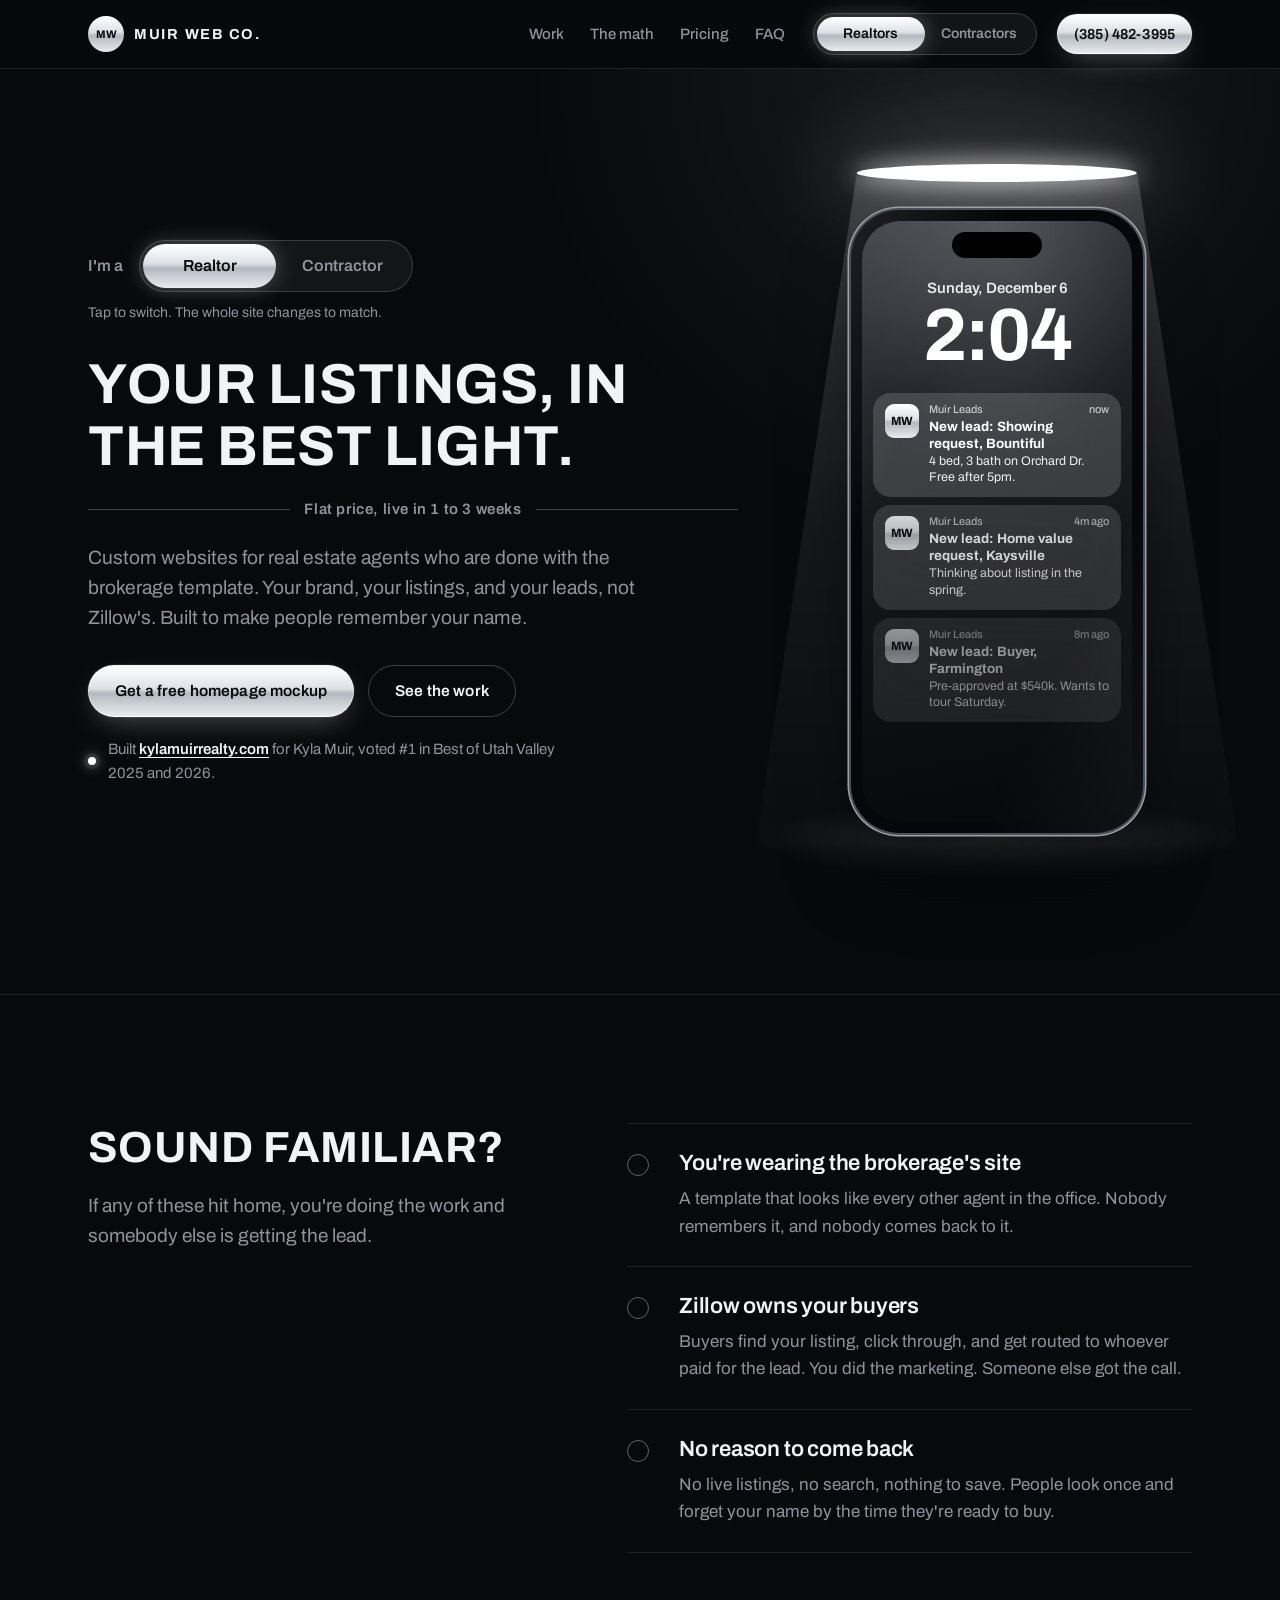
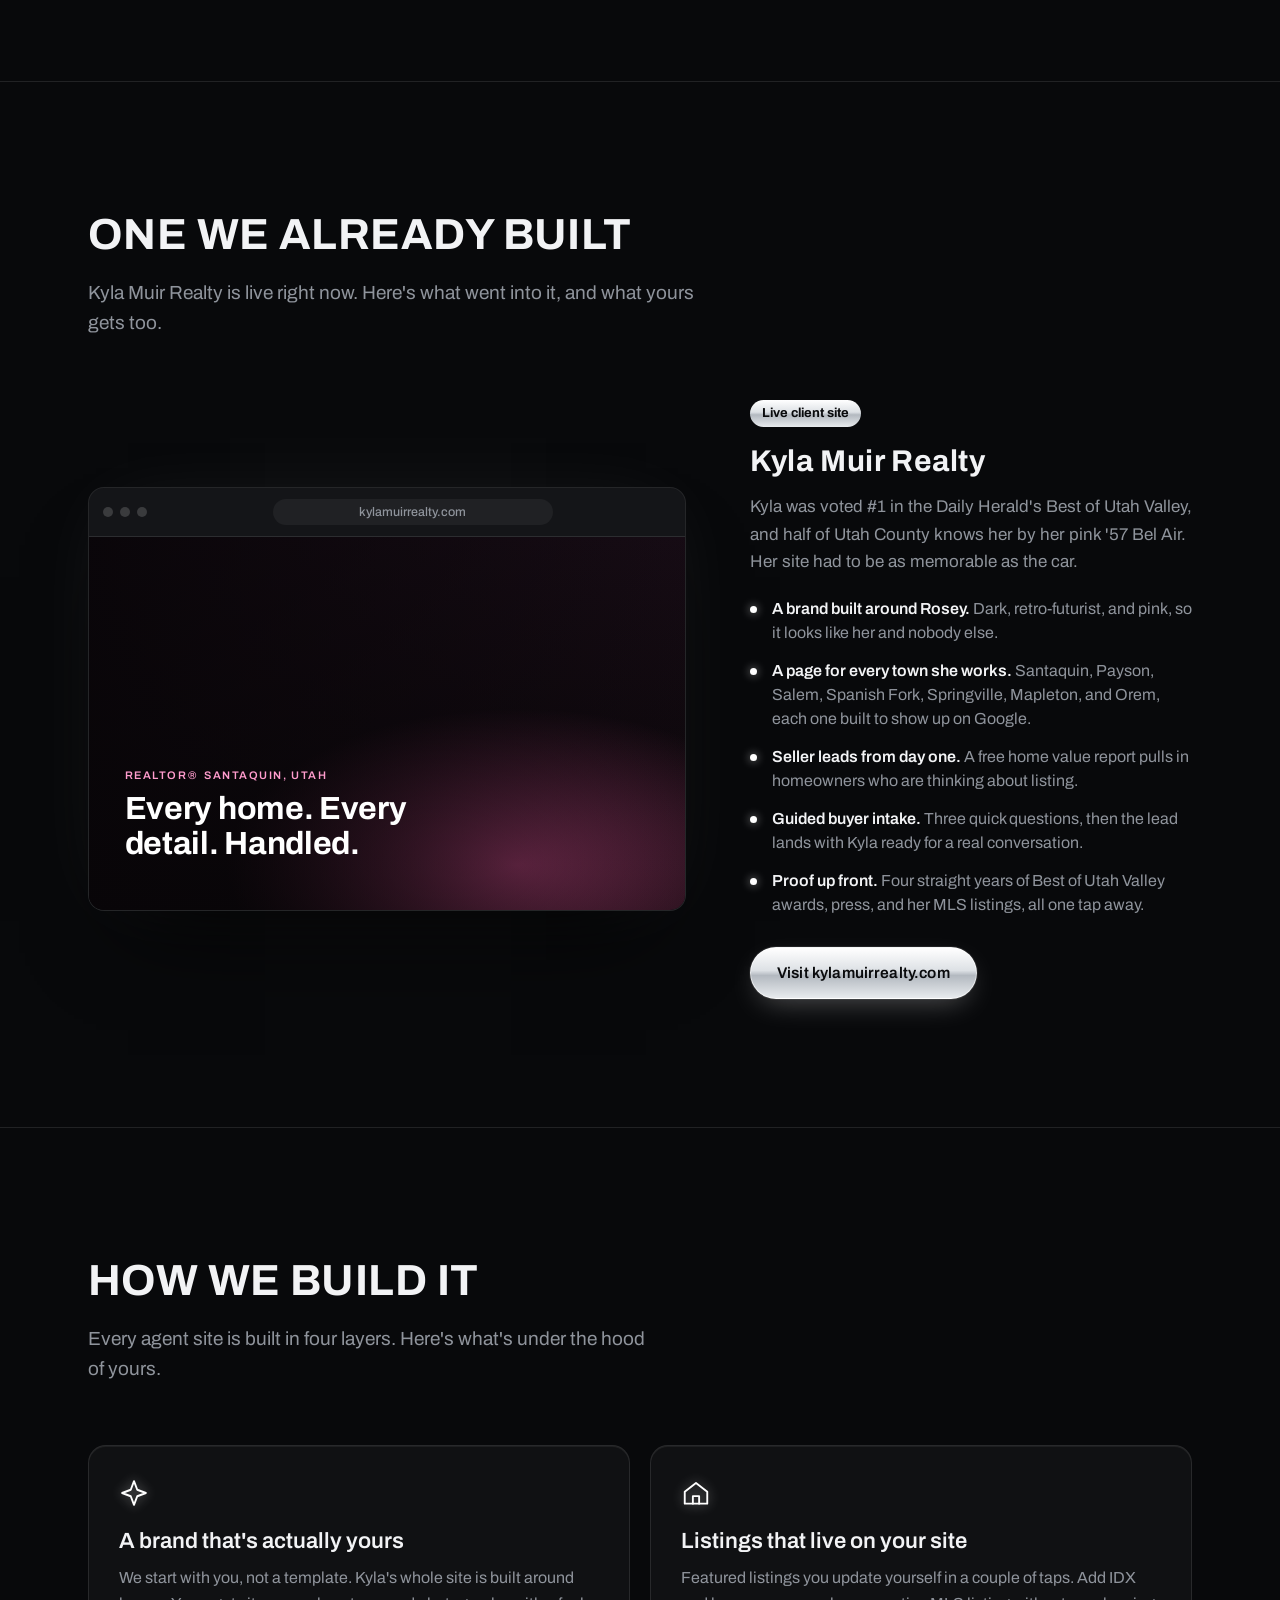
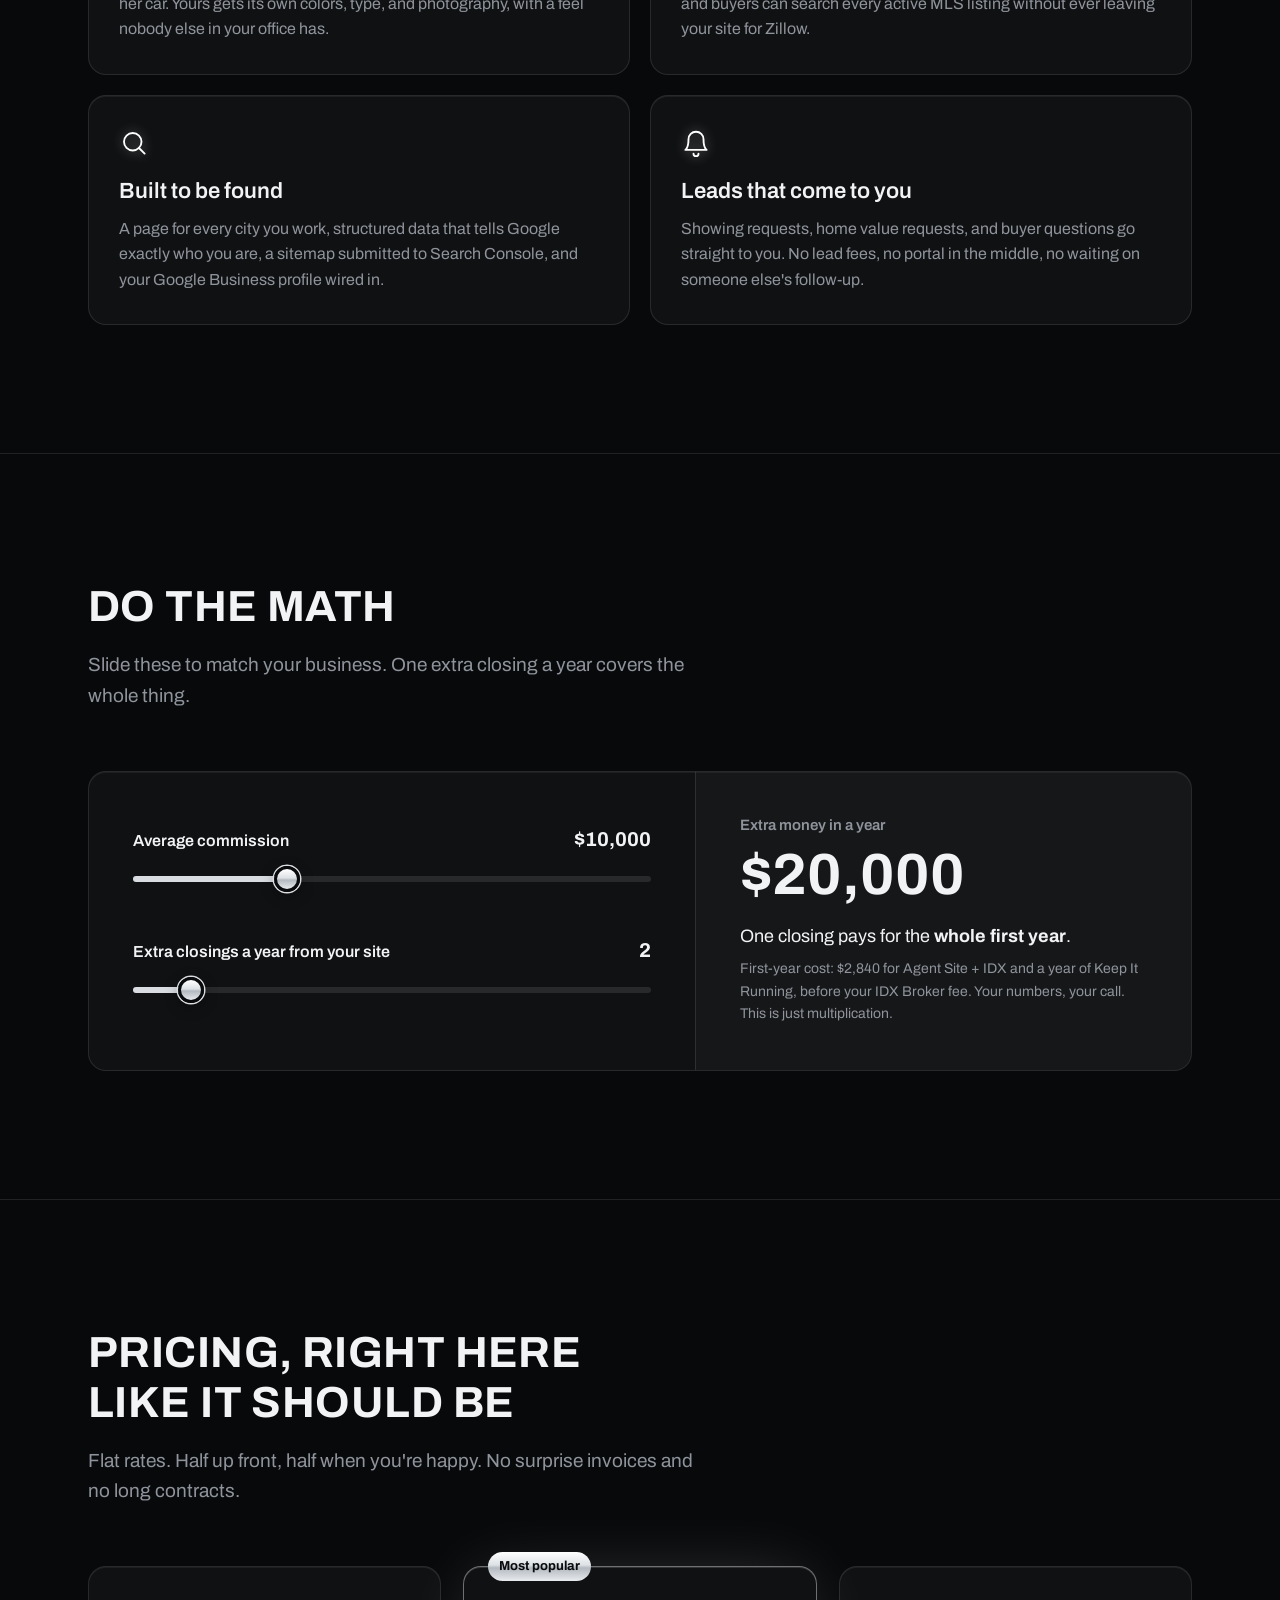
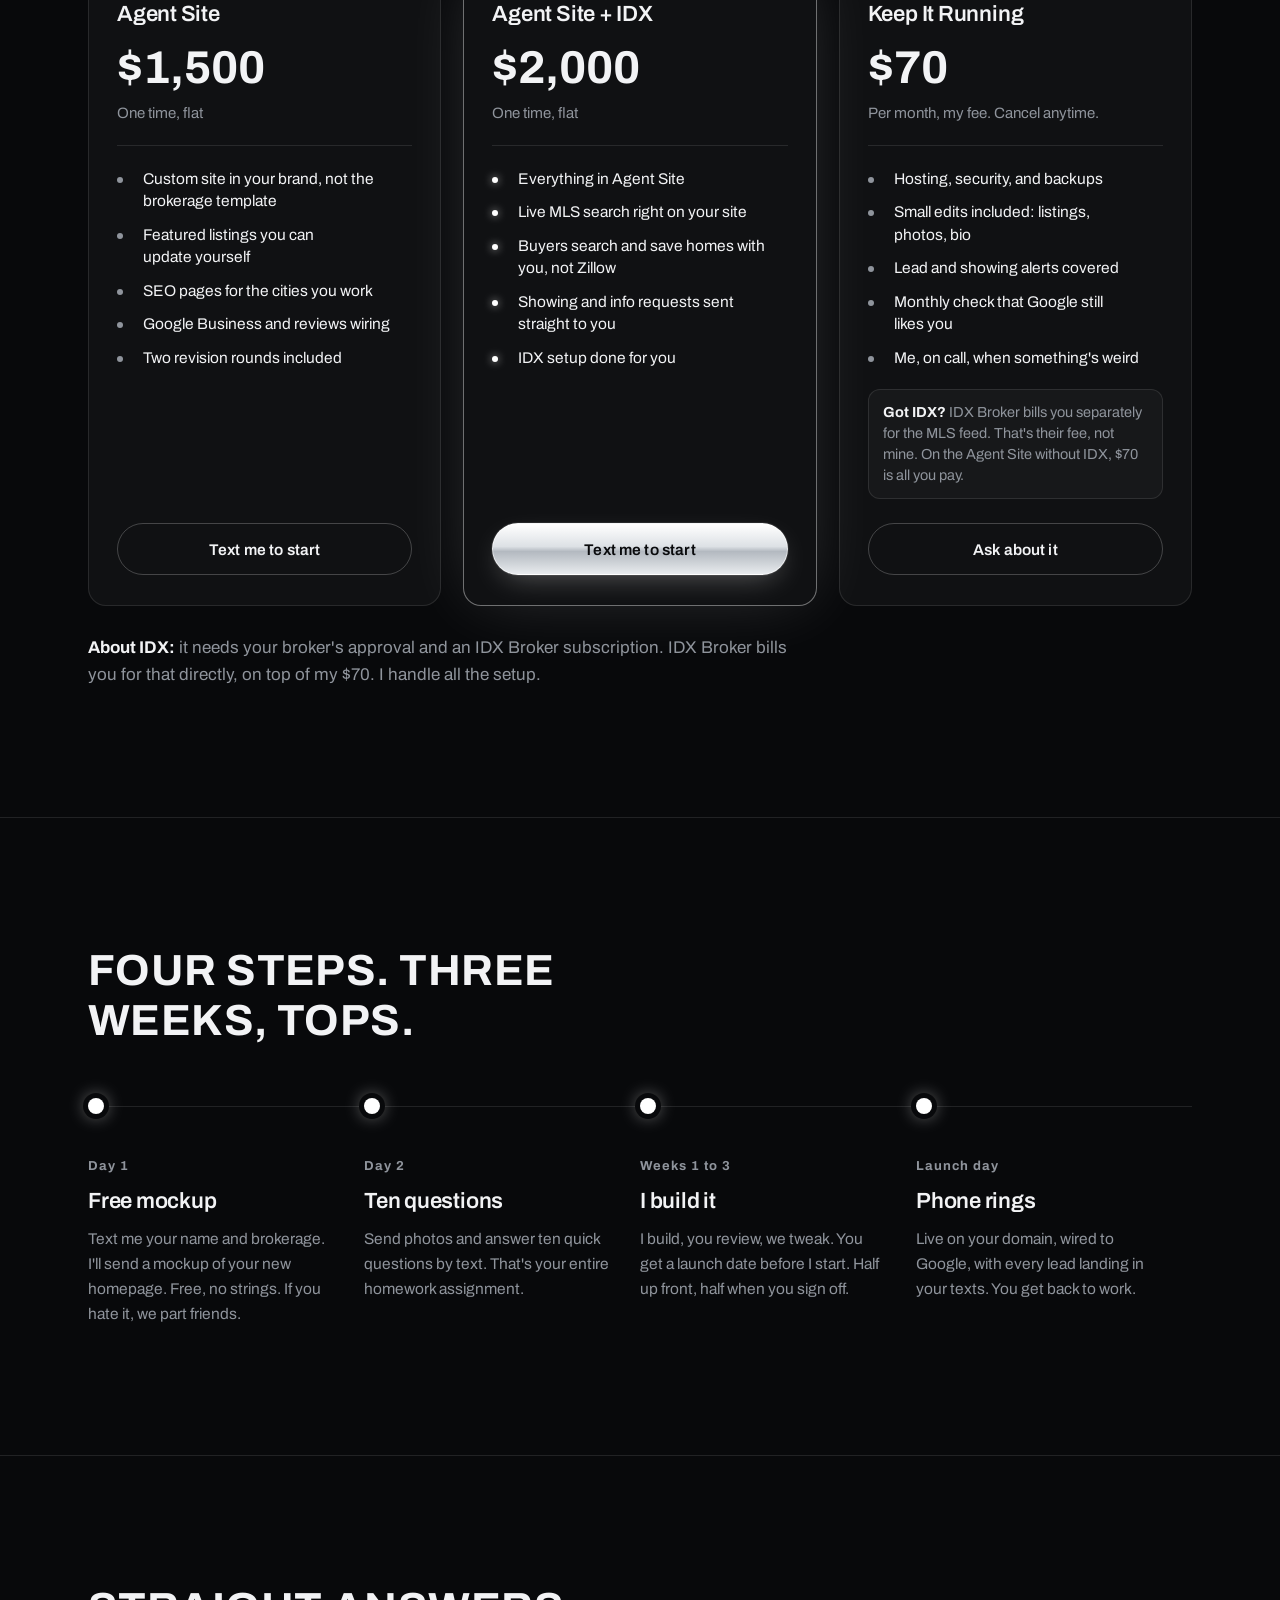
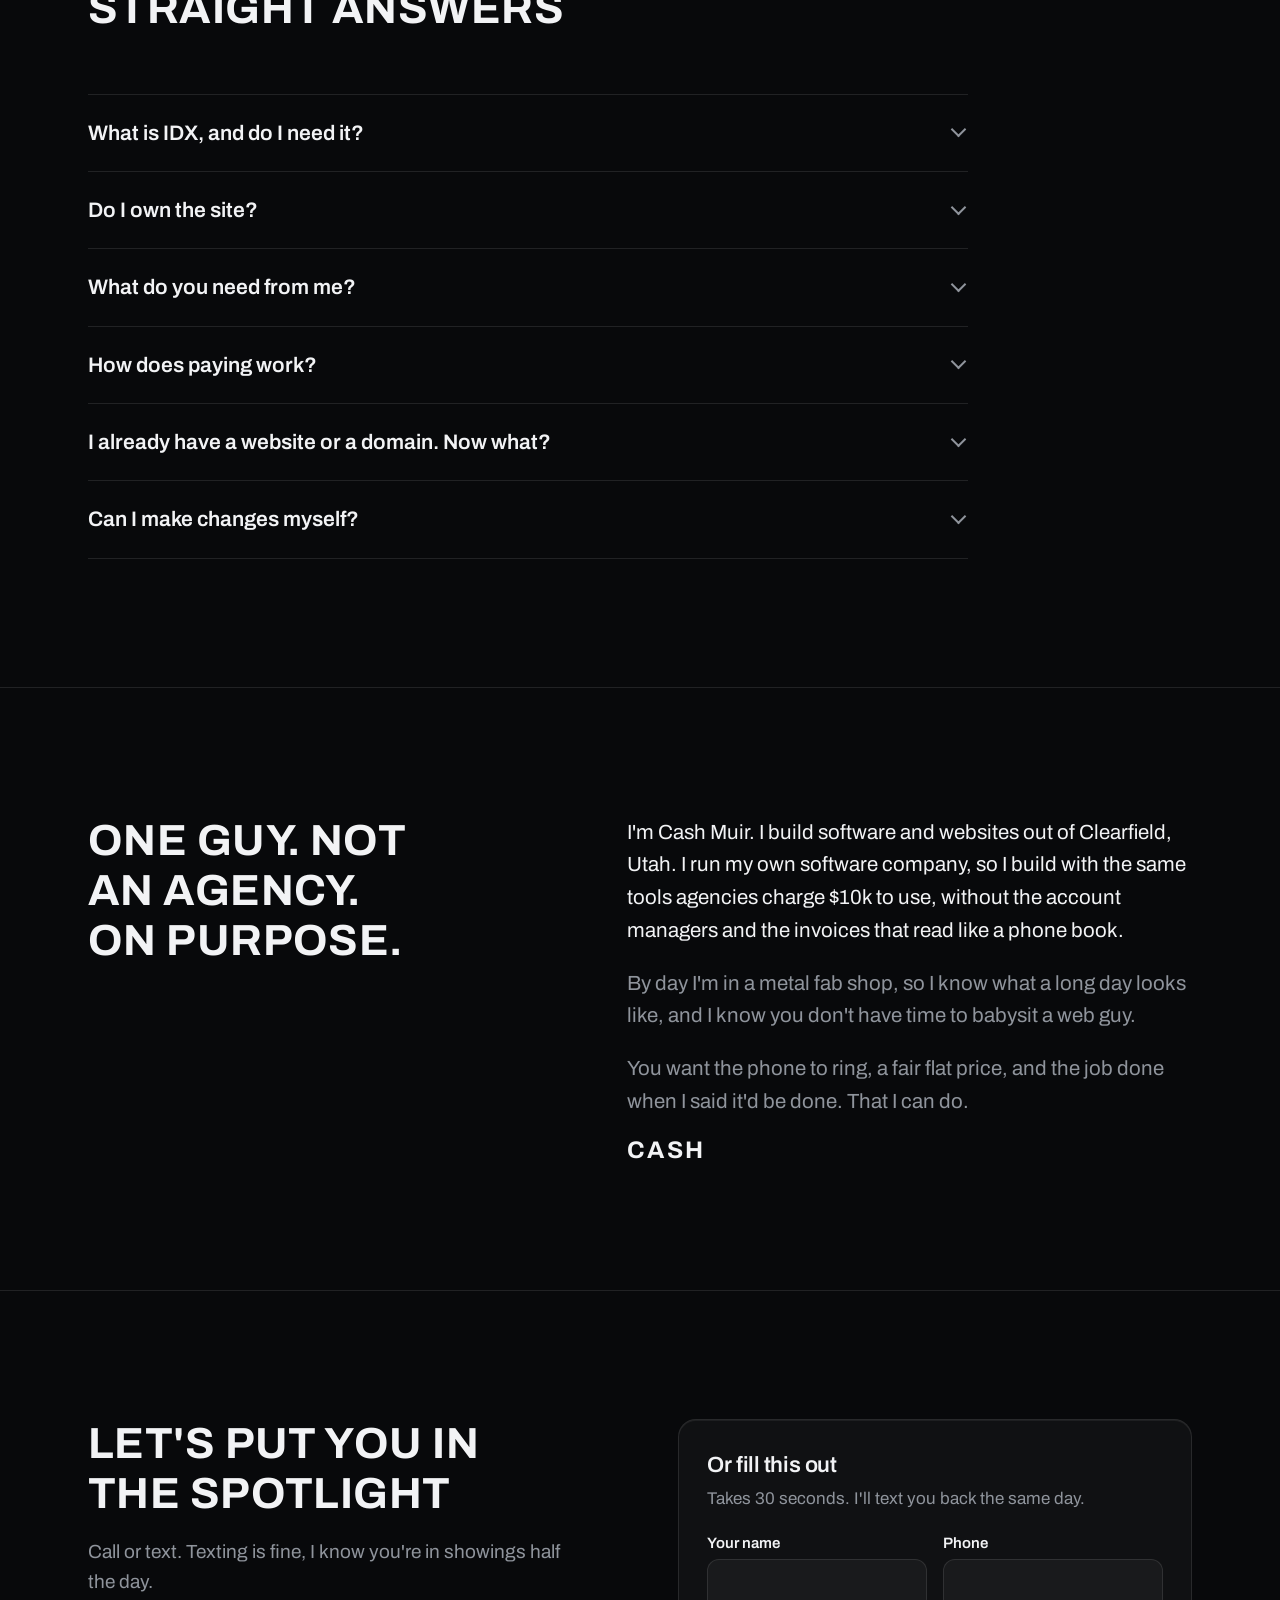
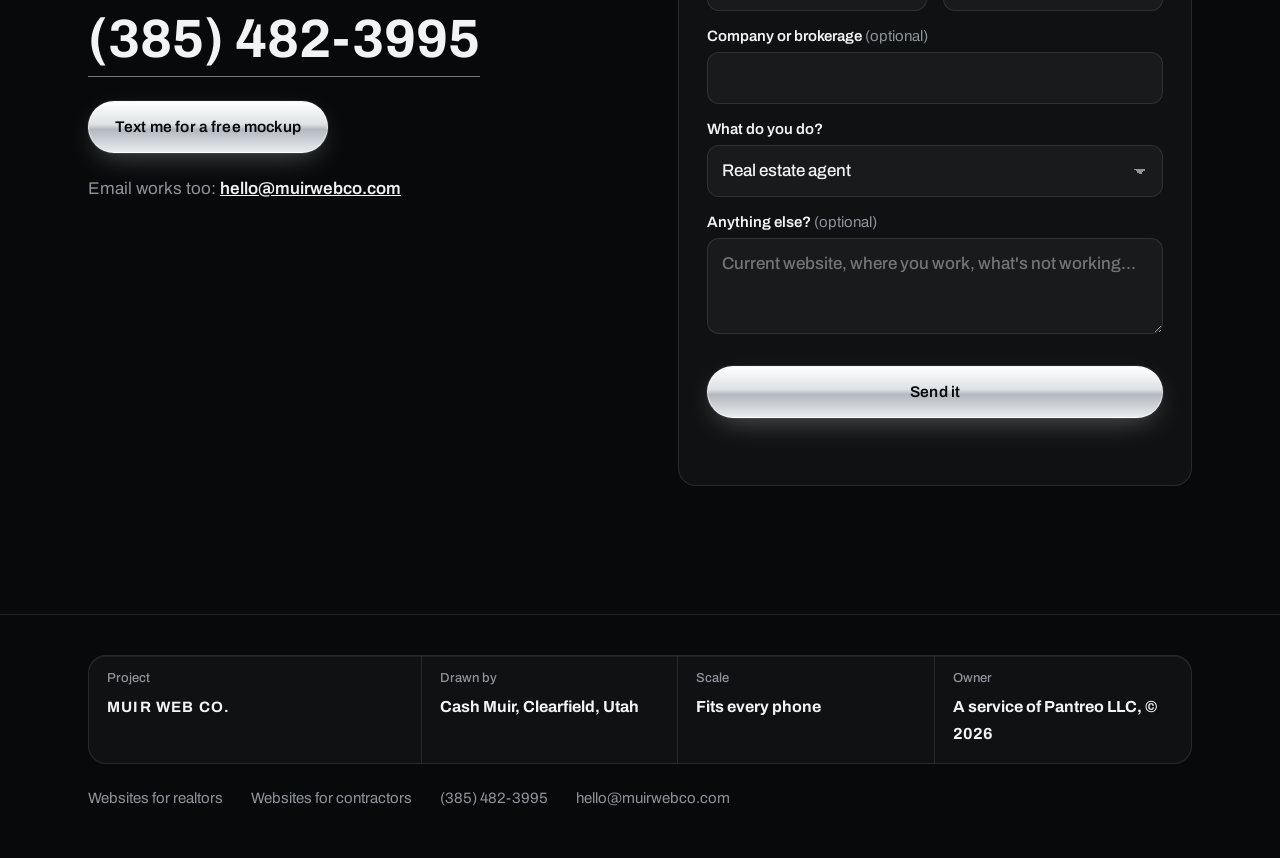
==== commit ca4073ba: "Add files via upload" ====
--- a/index.html
+++ b/index.html
@@ -3,18 +3,23 @@
 <head>
 <meta charset="UTF-8">
 <meta name="viewport" content="width=device-width, initial-scale=1">
-<title>Muir Web Co. | Websites for Utah Contractors &amp; Realtors</title>
-<meta name="description" content="Websites and AI lead tools for Utah contractors and real estate agents. Flat pricing, live in 1 to 3 weeks. Built by Cash Muir in Clearfield, Utah.">
-<link rel="canonical" id="canon" href="https://muirwebco.com/">
-<meta name="theme-color" content="#0F2D4F">
+<title>Muir Web Co. | Websites for Utah Realtors &amp; Contractors</title>
+<meta name="description" content="Custom websites for Utah real estate agents and contractors. Your brand, your listings, your leads. Flat pricing, live in 1 to 3 weeks. Built by Cash Muir in Clearfield, Utah.">
+<link rel="canonical" href="https://muirwebco.com/">
+<meta name="theme-color" content="#08090B">
 <meta property="og:type" content="website">
+<meta property="og:site_name" content="Muir Web Co.">
 <meta property="og:url" content="https://muirwebco.com/">
-<meta property="og:title" content="Muir Web Co. | Websites that ring your phone">
-<meta property="og:description" content="Websites for Utah contractors and realtors. Flat price, live in 1 to 3 weeks. Text Cash for a free homepage mockup.">
-<link rel="icon" href="data:image/svg+xml,%3Csvg xmlns='http://www.w3.org/2000/svg' viewBox='0 0 64 64'%3E%3Crect width='64' height='64' rx='12' fill='%23F5C518'/%3E%3Ctext x='32' y='45' font-family='Arial Black,Arial' font-weight='900' font-size='34' text-anchor='middle' fill='%230F2D4F'%3EMW%3C/text%3E%3C/svg%3E">
+<meta property="og:title" content="Muir Web Co. | Websites for Utah Realtors &amp; Contractors">
+<meta property="og:description" content="Your brand, your listings, your leads. Flat price, live in 1 to 3 weeks. Text Cash for a free homepage mockup.">
+<meta property="og:image" content="https://muirwebco.vercel.app/og.png">
+<meta property="og:image:width" content="1200">
+<meta property="og:image:height" content="630">
+<meta name="twitter:card" content="summary_large_image">
+<link rel="icon" href="data:image/svg+xml,%3Csvg xmlns='http://www.w3.org/2000/svg' viewBox='0 0 64 64'%3E%3Crect width='64' height='64' rx='32' fill='%2308090B'/%3E%3Ccircle cx='32' cy='32' r='30' fill='none' stroke='%23D9DDE2' stroke-width='3'/%3E%3Ctext x='32' y='40' font-family='Arial,sans-serif' font-weight='700' font-size='22' text-anchor='middle' fill='%23F2F3F5'%3EMW%3C/text%3E%3C/svg%3E">
 <link rel="preconnect" href="https://fonts.googleapis.com">
 <link rel="preconnect" href="https://fonts.gstatic.com" crossorigin>
-<link href="https://fonts.googleapis.com/css2?family=Archivo:wght@400;500;600;700&family=Big+Shoulders+Display:wght@700;800;900&family=Syncopate:wght@400;700&display=swap" rel="stylesheet">
+<link href="https://fonts.googleapis.com/css2?family=Archivo:wght@400;500;600;700&family=Big+Shoulders+Display:wght@800;900&family=Syncopate:wght@400;700&display=swap" rel="stylesheet">
 <script type="application/ld+json">
 {
   "@context": "https://schema.org",
@@ -23,7 +28,7 @@
   "url": "https://muirwebco.com/",
   "telephone": "+1-385-482-3995",
   "email": "hello@muirwebco.com",
-  "description": "Websites and AI lead tools for Utah contractors and real estate agents.",
+  "description": "Custom websites for Utah real estate agents and contractors.",
   "areaServed": { "@type": "State", "name": "Utah" },
   "address": { "@type": "PostalAddress", "addressLocality": "Clearfield", "addressRegion": "UT", "addressCountry": "US" },
   "founder": { "@type": "Person", "name": "Cash Muir" },
@@ -31,10 +36,12 @@
 }
 </script>
 <style>
-/* =====================================================================
-   CONTRACTOR SKIN (default): blueprint + safety yellow
-   Light = whiteprint, dark = cyanotype
-   ===================================================================== */
+/* ===================================================================
+   1. TOKENS
+   Contractor skin: blueprint + safety yellow (light = whiteprint,
+   dark = cyanotype). Realtor skin: dark showroom + white spotlight,
+   always dark. Realtor is the default.
+   =================================================================== */
 :root{
   --bg:#EEF2F3;
   --bg-2:#E2E9ED;
@@ -49,10 +56,16 @@
   --hi-line:#C99700;
   --metal:#F5C518;
   --metal-hover:#FFD84A;
+  --switch-bg:var(--card);
+  --switch-line:var(--ink);
+  --thumb-glow:none;
   --wall:radial-gradient(90% 55% at 80% 8%,rgba(245,197,24,.28),transparent 70%),linear-gradient(170deg,#1b4a7d 0%,#0e2a49 55%,#071628 100%);
-  --display:'Big Shoulders Display', Impact, 'Arial Narrow', sans-serif;
-  --body:'Archivo', system-ui, -apple-system, 'Segoe UI', sans-serif;
+  --display:'Big Shoulders Display',Impact,'Arial Narrow',sans-serif;
+  --body:'Archivo',system-ui,-apple-system,'Segoe UI',sans-serif;
+  --r:6px;
+  --ease:cubic-bezier(.65,0,.35,1);
   color-scheme:light;
+  interpolate-size:allow-keywords;
 }
 @media (prefers-color-scheme: dark){
   :root{
@@ -68,9 +81,33 @@
     color-scheme:dark;
   }
 }
-
-*{box-sizing:border-box;margin:0;padding:0}
-html{scroll-behavior:smooth;-webkit-text-size-adjust:100%}
+body[data-mode="agent"]{
+  --bg:#08090B;
+  --bg-2:#0E0F12;
+  --card:rgba(255,255,255,.035);
+  --ink:#F2F3F5;
+  --ink-2:#8F949C;
+  --line:rgba(255,255,255,.10);
+  --hi:#D9DDE2;
+  --hi-ink:#0A0B0D;
+  --hi-line:#F4F6F8;
+  --metal:linear-gradient(180deg,#FFFFFF 0%,#DDE1E5 45%,#B3B9C0 55%,#E8EBEE 100%);
+  --metal-hover:linear-gradient(180deg,#FFFFFF 0%,#EEF0F2 45%,#C9CED4 55%,#F4F5F7 100%);
+  --switch-bg:rgba(255,255,255,.05);
+  --switch-line:rgba(255,255,255,.16);
+  --thumb-glow:0 0 22px rgba(255,255,255,.28);
+  --wall:radial-gradient(90% 55% at 50% 0%,rgba(255,255,255,.2),transparent 70%),linear-gradient(170deg,#2c2f35 0%,#141518 55%,#060708 100%);
+  --display:'Syncopate','Archivo',sans-serif;
+  --r:18px;
+  color-scheme:dark;
+}
+
+/* ===================================================================
+   2. BASE
+   =================================================================== */
+*,*::before,*::after{box-sizing:border-box}
+*{margin:0;padding:0}
+html{scroll-behavior:smooth;scroll-padding-top:84px;-webkit-text-size-adjust:100%}
 body{
   background-color:var(--bg);
   background-image:
@@ -81,82 +118,136 @@
   background-size:160px 160px,160px 160px,32px 32px,32px 32px;
   color:var(--ink);
   font:400 17px/1.6 var(--body);
-  transition:background-color .5s,color .5s;
-}
+  -webkit-font-smoothing:antialiased;
+}
+body[data-mode="agent"]{background-image:none}
 img,svg{display:block;max-width:100%}
 a{color:inherit}
+button{font:inherit;color:inherit}
+h1,h2,h3{text-wrap:balance}
+p,li{text-wrap:pretty}
 :focus-visible{outline:3px solid var(--hi);outline-offset:3px}
+body[data-mode="agent"] :focus-visible{outline-color:#fff}
+::selection{background:var(--hi);color:var(--hi-ink)}
 .wrap{max-width:1200px;margin:0 auto;padding:0 clamp(20px,5vw,48px)}
-
-/* Show only the current audience's content */
+.sr-only{position:absolute;width:1px;height:1px;overflow:hidden;clip:rect(0 0 0 0);white-space:nowrap}
+
+/* Only the current audience's content is shown */
 body[data-mode="trade"] [data-for="agent"],
 body[data-mode="agent"] [data-for="trade"]{display:none!important}
-.swap{animation:swapIn .4s ease backwards}
-@keyframes swapIn{from{opacity:0;transform:translateY(6px)}}
-
-/* ---------- Header ---------- */
+.swap{animation:swapIn .45s ease backwards}
+@keyframes swapIn{from{opacity:0;transform:translateY(8px)}}
+
+/* ===================================================================
+   3. HEADER
+   =================================================================== */
 .site-head{
   position:sticky;top:0;z-index:50;
-  background:color-mix(in srgb,var(--bg) 86%,transparent);
-  -webkit-backdrop-filter:blur(12px);backdrop-filter:blur(12px);
+  background:color-mix(in srgb,var(--bg) 84%,transparent);
+  -webkit-backdrop-filter:blur(14px) saturate(140%);backdrop-filter:blur(14px) saturate(140%);
   border-bottom:1px solid var(--line);
 }
-.head-in{display:flex;align-items:center;justify-content:space-between;gap:24px;height:66px}
-.logo{display:flex;align-items:center;gap:10px;text-decoration:none}
+.head-in{display:flex;align-items:center;gap:20px;height:68px}
+.logo{display:flex;align-items:center;gap:10px;text-decoration:none;flex:none}
 .logo-mark{display:grid;place-items:center;width:36px;height:36px;border-radius:6px;background:var(--metal);color:var(--hi-ink);font:900 17px/1 var(--display)}
-.logo-word{font:800 23px/1 var(--display);text-transform:uppercase;letter-spacing:.02em}
-.nav{display:flex;gap:30px;margin-left:auto}
-.nav a{font:500 15px/1 var(--body);color:var(--ink-2);text-decoration:none}
+.logo-word{font:800 23px/1 var(--display);text-transform:uppercase;letter-spacing:.02em;white-space:nowrap}
+.nav{display:flex;gap:26px;margin-left:auto}
+.nav a{font:500 15px/1 var(--body);color:var(--ink-2);text-decoration:none;white-space:nowrap;transition:color .2s}
 .nav a:hover{color:var(--ink)}
-@media (max-width:880px){.nav{display:none}}
-
-/* ---------- Buttons ---------- */
+.head-mode{margin-left:auto}
+.nav + .head-mode{margin-left:8px}
+.head-call{flex:none}
+.progress{display:none}
+@media (max-width:1120px){.nav{display:none}.head-mode{margin-left:auto}}
+@media (max-width:760px){
+  .site-head .head-call{display:none}
+  .head-mode{transition:opacity .3s,transform .3s}
+  body.hero-switch-in .head-mode{opacity:0;transform:translateY(-6px);pointer-events:none}
+  body.hero-switch-in .logo-word{display:inline}
+}
+@media (max-width:440px){.logo-word{display:none}}
+
+/* ===================================================================
+   4. MODE SWITCH (sliding pill)
+   =================================================================== */
+.mode{
+  position:relative;isolation:isolate;display:inline-grid;grid-template-columns:1fr 1fr;
+  padding:3px;border-radius:999px;background:var(--switch-bg);border:1.5px solid var(--switch-line);
+}
+.mode button{
+  position:relative;z-index:1;appearance:none;border:0;background:none;cursor:pointer;
+  color:var(--ink-2);font:600 14px/1 var(--body);padding:10px 16px;border-radius:999px;
+  white-space:nowrap;transition:color .35s;
+}
+.mode button:hover{color:var(--ink)}
+.mode button[aria-pressed="true"]{color:var(--hi-ink)}
+.thumb{
+  position:absolute;z-index:0;top:3px;bottom:3px;left:3px;width:calc(50% - 3px);
+  border-radius:999px;background:var(--metal);box-shadow:var(--thumb-glow);
+  transition:transform .55s var(--ease);
+}
+body[data-mode="trade"] .thumb{transform:translateX(100%)}
+.mode-lg button{font-size:16px;padding:14px 26px}
+.mode-lg{border-width:1.5px}
+.switch-row{display:flex;align-items:center;flex-wrap:wrap;gap:12px 16px;margin-bottom:10px}
+.switch-label{font:600 16px/1 var(--body);color:var(--ink-2)}
+.switch-hint{font-size:14px;color:var(--ink-2);margin-bottom:30px}
+.mode.nudge::after{
+  content:"";position:absolute;inset:-5px;border-radius:999px;border:1.5px solid var(--hi);
+  opacity:0;pointer-events:none;animation:ring 1.8s ease-out 1.4s 3;
+}
+@keyframes ring{0%{opacity:.9;transform:scale(1)}100%{opacity:0;transform:scale(1.14)}}
+
+/* ===================================================================
+   5. BUTTONS
+   =================================================================== */
 .btn{
   display:inline-flex;align-items:center;justify-content:center;gap:10px;
   min-height:54px;padding:0 26px;border-radius:4px;
   font:800 19px/1 var(--display);text-transform:uppercase;letter-spacing:.05em;
   text-decoration:none;text-align:center;cursor:pointer;border:2px solid var(--ink);
-  transition:background .2s,color .2s,border-color .2s,transform .2s;
-}
+  transition:background .2s,color .2s,border-color .2s,box-shadow .2s,transform .2s;
+}
+.btn:active{transform:translateY(1px)}
 .btn-hi{background:var(--metal);color:var(--hi-ink);border-color:var(--hi)}
 .btn-hi:hover{background:var(--metal-hover)}
 .btn-line{background:transparent;color:var(--ink)}
 .btn-line:hover{background:var(--ink);color:var(--bg)}
 .btn-sm{min-height:42px;padding:0 16px;font-size:16px}
-.head-call .short{display:none}
-@media (max-width:440px){.head-call .long{display:none}.head-call .short{display:inline}}
-
-/* ---------- Hero ---------- */
-.hero{position:relative;overflow-x:clip;padding:clamp(36px,6vw,80px) 0 clamp(72px,9vw,120px)}
+.btn[disabled]{opacity:.6;cursor:progress}
+
+/* ===================================================================
+   6. HERO
+   =================================================================== */
+.hero{position:relative;overflow-x:clip;padding:clamp(40px,6vw,84px) 0 clamp(72px,9vw,120px)}
 .hero-grid{display:grid;grid-template-columns:1.25fr .75fr;gap:clamp(36px,5vw,72px);align-items:center}
 @media (max-width:960px){.hero-grid{grid-template-columns:1fr}}
-.switch{display:inline-flex;align-items:center;gap:14px;margin-bottom:28px;flex-wrap:wrap}
-.switch-label{font:600 15px/1 var(--body);color:var(--ink-2)}
-.seg{display:inline-flex;border:2px solid var(--ink);border-radius:6px;overflow:hidden}
-.seg button{
-  appearance:none;border:0;background:transparent;color:var(--ink);cursor:pointer;
-  font:800 17px/1 var(--display);text-transform:uppercase;letter-spacing:.05em;
-  padding:12px 18px;transition:background .25s,color .25s;
-}
-.seg button+button{border-left:2px solid var(--ink)}
-.seg button[aria-pressed="true"]{background:var(--ink);color:var(--bg)}
 h1{font:900 clamp(60px,10vw,136px)/.86 var(--display);text-transform:uppercase;letter-spacing:-.01em}
 h1 span{display:block}
-.dimline{display:flex;align-items:center;gap:14px;margin:22px 0 26px;font:600 15px/1 var(--body);color:var(--ink-2);white-space:nowrap}
+.dimline{display:flex;align-items:center;gap:14px;margin:24px 0 26px;font:600 15px/1 var(--body);color:var(--ink-2);white-space:nowrap}
 .dimline::before,.dimline::after{content:"";flex:1;height:12px;border-bottom:1.5px solid var(--ink-2)}
 .dimline::before{border-left:1.5px solid var(--ink-2)}
 .dimline::after{border-right:1.5px solid var(--ink-2)}
 .dimline span{transform:translateY(5px)}
 .lede{font-size:clamp(17px,1.5vw,20px);line-height:1.55;color:var(--ink-2);max-width:54ch;margin-bottom:32px}
-.cta-row{display:flex;flex-wrap:wrap;gap:14px;margin-bottom:18px}
+.cta-row{display:flex;flex-wrap:wrap;gap:14px;margin-bottom:20px}
 .fine{font-size:15px;color:var(--ink-2)}
+.proof{display:flex;align-items:center;gap:12px;font-size:15px;color:var(--ink-2);max-width:52ch}
+.proof a{color:var(--ink);font-weight:600;text-underline-offset:3px}
+.proof-dot{flex:none;width:8px;height:8px;border-radius:50%;background:#fff;box-shadow:0 0 0 4px rgba(255,255,255,.08),0 0 14px rgba(255,255,255,.8)}
 
 /* Phone */
-.phone-stage{position:relative;display:flex;justify-content:center}
+.phone-stage{position:relative;display:flex;justify-content:center;perspective:1300px}
 .phone{
   position:relative;z-index:1;width:min(292px,72vw);aspect-ratio:9/19.2;
   border-radius:48px;background:#05070a;padding:11px;
   box-shadow:0 0 0 1.5px #3a4452,0 50px 90px -30px rgba(5,15,30,.55);
+  transform:rotateX(var(--rx,0deg)) rotateY(var(--ry,0deg));transform-style:preserve-3d;
+  transition:transform .25s ease-out;
+}
+.phone::after{
+  content:"";position:absolute;inset:0;border-radius:inherit;pointer-events:none;
+  background:linear-gradient(115deg,rgba(255,255,255,.10) 0%,transparent 28%,transparent 70%,rgba(255,255,255,.05) 100%);
 }
 .island{position:absolute;top:22px;left:50%;transform:translateX(-50%);width:90px;height:26px;border-radius:20px;background:#000;z-index:3}
 .screen{position:relative;height:100%;border-radius:38px;overflow:hidden;color:#fff;padding:58px 11px 12px;background:var(--wall)}
@@ -168,14 +259,25 @@
 @keyframes noteIn{from{opacity:0;transform:translateY(-16px) scale(.95)}}
 .note:nth-child(2){opacity:.82}
 .note:nth-child(3){opacity:.55}
-.note-icon{flex:none;width:34px;height:34px;border-radius:9px;background:var(--metal);color:var(--hi-ink);display:grid;place-items:center;font:900 13px/1 var(--body)}
+.note-icon{flex:none;width:34px;height:34px;border-radius:9px;background:var(--metal);color:var(--hi-ink);display:grid;place-items:center;font:700 12px/1 var(--body)}
 .note-body{min-width:0;flex:1}
 .note-top{display:flex;justify-content:space-between;font:500 11px/1 var(--body);opacity:.7;margin-bottom:4px}
 .note-title{font:700 13.5px/1.25 var(--body)}
 .note-text{font:400 12.5px/1.35 var(--body);opacity:.92}
+
+/* Spotlight (realtor side only) */
 .spot{display:none}
-
-/* ---------- Sections ---------- */
+body[data-mode="agent"] .phone-stage{padding:64px 0 46px}
+body[data-mode="agent"] .spot{display:block;position:absolute;inset:0 -12%;pointer-events:none;z-index:0}
+.lamp{position:absolute;top:18px;left:50%;transform:translateX(-50%);width:58%;height:18px;border-radius:50%;background:#fff;box-shadow:0 0 24px 4px rgba(255,255,255,.6),0 0 90px 30px rgba(255,255,255,.16)}
+.beam{position:absolute;top:27px;bottom:30px;left:50%;transform:translateX(-50%);width:100%;background:linear-gradient(180deg,rgba(255,255,255,.17),rgba(255,255,255,.06) 55%,rgba(255,255,255,.015));clip-path:polygon(21% 0,79% 0,100% 100%,0 100%);filter:blur(5px)}
+.floor{position:absolute;bottom:0;left:50%;transform:translateX(-50%);width:100%;height:80px;border-radius:50%;background:radial-gradient(closest-side,rgba(255,255,255,.2),rgba(255,255,255,.05) 60%,transparent)}
+.spot.on .lamp,.spot.on .beam,.spot.on .floor{animation:lightOn 1.3s ease-out backwards}
+@keyframes lightOn{0%{opacity:0}8%{opacity:.9}12%{opacity:.1}20%{opacity:1}25%{opacity:.35}38%,100%{opacity:1}}
+
+/* ===================================================================
+   7. SECTIONS
+   =================================================================== */
 .sec{padding:clamp(80px,10vw,132px) 0;border-top:1px solid var(--line)}
 .sec-head{margin-bottom:clamp(40px,5vw,60px);max-width:760px}
 h2{font:900 clamp(46px,7vw,92px)/.9 var(--display);text-transform:uppercase;letter-spacing:-.005em;margin-bottom:18px}
@@ -194,12 +296,12 @@
 .punch.cols{display:grid;grid-template-columns:1fr 1fr;column-gap:56px}
 @media (max-width:760px){.punch.cols{grid-template-columns:1fr}}
 
-/* Demo sheets */
+/* Demo sheets (contractor side) */
 .grid-3{display:grid;grid-template-columns:repeat(3,1fr);gap:22px}
 @media (max-width:960px){.grid-3{grid-template-columns:1fr 1fr}}
 @media (max-width:640px){.grid-3{grid-template-columns:1fr}}
-.sheet{display:flex;flex-direction:column;text-decoration:none;background:var(--card);border:1.5px solid var(--ink);border-radius:6px;overflow:hidden;transition:transform .2s}
-a.sheet:hover{transform:translateY(-3px)}
+.sheet{display:flex;flex-direction:column;text-decoration:none;background:var(--card);border:1.5px solid var(--ink);border-radius:6px;overflow:hidden;transition:transform .25s,box-shadow .25s}
+.sheet:hover{transform:translateY(-4px);box-shadow:0 18px 30px -18px rgba(5,20,40,.5)}
 .art{
   aspect-ratio:16/10;border-bottom:1.5px solid var(--ink);padding:14px;background-color:var(--bg-2);
   background-image:linear-gradient(var(--grid-2) 1px,transparent 1px),linear-gradient(90deg,var(--grid-2) 1px,transparent 1px);
@@ -217,14 +319,68 @@
 .note-under{margin-top:28px;padding:18px 22px;border-left:4px solid var(--hi);background:var(--card);color:var(--ink-2);max-width:820px}
 .note-under a{color:var(--ink);font-weight:600}
 
+/* Case study (realtor side) */
+.case{display:grid;grid-template-columns:1.15fr .85fr;gap:clamp(32px,5vw,72px);align-items:center}
+@media (max-width:960px){.case{grid-template-columns:1fr}}
+.browser{
+  display:block;text-decoration:none;border-radius:16px;overflow:hidden;border:1px solid var(--line);background:#0c0d10;
+  box-shadow:0 50px 90px -40px rgba(0,0,0,.9),0 0 80px -20px rgba(255,255,255,.08);
+}
+.bar{display:flex;align-items:center;gap:7px;padding:11px 14px;border-bottom:1px solid var(--line);background:rgba(255,255,255,.03)}
+.bar i{width:10px;height:10px;border-radius:50%;background:rgba(255,255,255,.16)}
+.bar span{flex:1;max-width:280px;margin:0 auto;text-align:center;font:500 12.5px/1 var(--body);color:var(--ink-2);background:rgba(255,255,255,.05);border-radius:999px;padding:7px 12px}
+.bscreen{position:relative;aspect-ratio:16/10;overflow:hidden;background:radial-gradient(70% 60% at 72% 88%,rgba(255,92,170,.45),transparent 70%),linear-gradient(180deg,#170c15,#090608)}
+.bscreen img{position:absolute;inset:0;width:100%;height:100%;object-fit:cover}
+.bscreen::after{content:"";position:absolute;inset:0;background:linear-gradient(90deg,rgba(8,5,8,.88) 0%,rgba(8,5,8,.45) 55%,rgba(8,5,8,.05))}
+.bcopy{position:absolute;left:6%;bottom:13%;z-index:1;max-width:58%;color:#fff}
+.bcopy small{display:block;font:600 11px/1.3 var(--body);letter-spacing:.14em;text-transform:uppercase;color:#ff9ccd;margin-bottom:10px}
+.bcopy strong{display:block;font:700 clamp(18px,2.5vw,32px)/1.08 var(--body);letter-spacing:-.01em}
+.live{display:inline-block;background:var(--metal);color:var(--hi-ink);font:700 13px/1 var(--body);padding:7px 12px;border-radius:999px;margin-bottom:16px}
+.case h3{font:700 clamp(22px,2.4vw,30px)/1.2 var(--display);letter-spacing:.02em;margin-bottom:14px}
+.case-copy>p{color:var(--ink-2)}
+.facts{list-style:none;margin:22px 0 30px;display:grid;gap:14px}
+.facts li{position:relative;padding-left:22px;color:var(--ink-2);font-size:16px;line-height:1.5}
+.facts li::before{content:"";position:absolute;left:0;top:.55em;width:7px;height:7px;border-radius:50%;background:#fff;box-shadow:0 0 10px rgba(255,255,255,.6)}
+.facts b{color:var(--ink);font-weight:600}
+
+/* How we build it (realtor side) */
+.layers{display:grid;grid-template-columns:1fr 1fr;gap:20px}
+@media (max-width:760px){.layers{grid-template-columns:1fr}}
+.layer{position:relative;padding:32px 30px;border:1px solid var(--line);border-radius:var(--r);background:var(--card);box-shadow:inset 0 1px 0 rgba(255,255,255,.06)}
+.layer svg{width:30px;height:30px;stroke:#fff;fill:none;stroke-width:1.5;stroke-linecap:round;stroke-linejoin:round;margin-bottom:20px;filter:drop-shadow(0 0 6px rgba(255,255,255,.45))}
+.layer h3{font:600 22px/1.25 var(--body);margin-bottom:10px}
+.layer p{color:var(--ink-2);font-size:16px}
+
+/* ROI calculator */
+.calc{position:relative;display:grid;grid-template-columns:1.1fr .9fr;border:1.5px solid var(--ink);border-radius:var(--r);background:var(--card);overflow:hidden}
+@media (max-width:860px){.calc{grid-template-columns:1fr}}
+.calc-in{padding:clamp(26px,4vw,44px);display:grid;gap:38px;align-content:center}
+.calc-out{padding:clamp(26px,4vw,44px);background:var(--bg-2);border-left:1.5px solid var(--ink);display:flex;flex-direction:column;justify-content:center}
+@media (max-width:860px){.calc-out{border-left:0;border-top:1.5px solid var(--ink)}}
+.slider-top{display:flex;justify-content:space-between;align-items:baseline;gap:16px;margin-bottom:12px}
+.slider-top label{font:600 16px/1.3 var(--body)}
+.slider-top output{font:800 30px/1 var(--display);font-variant-numeric:tabular-nums;white-space:nowrap}
+.calc input[type=range]{-webkit-appearance:none;appearance:none;width:100%;height:30px;background:transparent;cursor:pointer;--p:50%}
+.calc input[type=range]:focus-visible{outline-offset:6px}
+.calc input[type=range]::-webkit-slider-runnable-track{height:6px;border-radius:999px;background:linear-gradient(90deg,var(--hi) var(--p),var(--line) var(--p))}
+.calc input[type=range]::-moz-range-track{height:6px;border-radius:999px;background:var(--line)}
+.calc input[type=range]::-moz-range-progress{height:6px;border-radius:999px;background:var(--hi)}
+.calc input[type=range]::-webkit-slider-thumb{-webkit-appearance:none;width:26px;height:26px;margin-top:-10px;border-radius:50%;background:var(--metal);border:3px solid var(--bg);box-shadow:0 0 0 1.5px var(--hi),0 4px 14px rgba(0,0,0,.35)}
+.calc input[type=range]::-moz-range-thumb{width:22px;height:22px;border-radius:50%;background:var(--metal);border:3px solid var(--bg);box-shadow:0 0 0 1.5px var(--hi),0 4px 14px rgba(0,0,0,.35)}
+.calc-k{font:600 15px/1.3 var(--body);color:var(--ink-2);margin-bottom:10px}
+.calc-big{font:900 clamp(58px,7vw,92px)/.9 var(--display);font-variant-numeric:tabular-nums;margin-bottom:18px;white-space:nowrap}
+.calc-line{font-size:18px;margin-bottom:8px}
+.calc-line b{font-weight:700}
+.calc-fine{font-size:14px;color:var(--ink-2)}
+
 /* Pricing */
 .prices{display:grid;grid-template-columns:repeat(3,1fr);gap:22px;align-items:stretch}
 @media (max-width:960px){.prices{grid-template-columns:1fr;max-width:520px}}
-.price{position:relative;display:flex;flex-direction:column;padding:32px 28px;background:var(--card);border:1.5px solid var(--ink);border-radius:6px}
+.price{position:relative;display:flex;flex-direction:column;padding:34px 28px 30px;background:var(--card);border:1.5px solid var(--ink);border-radius:var(--r)}
 .price.top{border-width:3px;border-color:var(--hi);box-shadow:0 0 0 1.5px var(--ink)}
 .tagline{position:absolute;top:-15px;left:24px;background:var(--metal);color:var(--hi-ink);font:700 13px/1 var(--body);padding:8px 11px;border-radius:3px}
 .price-name{font:800 26px/1 var(--display);text-transform:uppercase;margin-bottom:16px}
-.price-amt{font:900 76px/.85 var(--display)}
+.price-amt{font:900 76px/.85 var(--display);font-variant-numeric:tabular-nums}
 .price-per{color:var(--ink-2);font-size:15px;margin:10px 0 22px;padding-bottom:20px;border-bottom:1.5px dashed var(--line)}
 .price ul{list-style:none;display:grid;align-content:start;gap:11px;margin-bottom:28px;flex:1}
 .price li{display:grid;grid-template-columns:16px 1fr;gap:10px;font-size:15.5px;line-height:1.45}
@@ -252,6 +408,25 @@
   .step::before{left:-39px;top:0}
 }
 
+/* FAQ */
+.faq{max-width:880px;border-top:2px solid var(--ink)}
+.faq details{border-bottom:1px solid var(--line)}
+.faq summary{
+  list-style:none;cursor:pointer;display:flex;justify-content:space-between;align-items:center;gap:24px;
+  padding:24px 0;font:600 clamp(18px,1.8vw,21px)/1.35 var(--body);
+}
+.faq summary::-webkit-details-marker{display:none}
+.faq summary::after{
+  content:"";flex:none;width:11px;height:11px;margin-right:4px;
+  border-right:2px solid var(--ink-2);border-bottom:2px solid var(--ink-2);
+  transform:translateY(-3px) rotate(45deg);transition:transform .35s var(--ease);
+}
+.faq details[open] summary::after{transform:translateY(3px) rotate(225deg)}
+.faq summary:hover{color:var(--ink-2)}
+.faq .ans{padding:0 48px 26px 0;color:var(--ink-2);max-width:70ch}
+.faq details::details-content{height:0;overflow:clip;transition:height .4s var(--ease),content-visibility .4s allow-discrete}
+.faq details[open]::details-content{height:auto}
+
 /* About */
 .about-copy p{font-size:clamp(18px,1.6vw,21px);line-height:1.6;margin-bottom:20px;max-width:58ch}
 .about-copy p.sub{color:var(--ink-2)}
@@ -260,30 +435,30 @@
 /* Contact */
 .contact{display:grid;grid-template-columns:1fr 1fr;gap:clamp(40px,6vw,80px);align-items:start}
 @media (max-width:900px){.contact{grid-template-columns:1fr}}
-.big-phone{display:inline-block;font:900 clamp(52px,7.5vw,96px)/.95 var(--display);text-decoration:none;margin:10px 0 24px;border-bottom:6px solid var(--hi)}
+.big-phone{display:inline-block;font:900 clamp(52px,7.5vw,96px)/.95 var(--display);text-decoration:none;margin:10px 0 24px;border-bottom:6px solid var(--hi);font-variant-numeric:tabular-nums}
 .big-phone:hover{color:var(--ink-2)}
 .contact-actions{display:flex;flex-wrap:wrap;gap:14px;margin-bottom:22px}
 .email{color:var(--ink-2)}
 .email a{color:var(--ink);font-weight:600}
-.form{padding:32px 28px;background:var(--card);border:1.5px solid var(--ink);border-radius:6px}
+.form{position:relative;padding:32px 28px;background:var(--card);border:1.5px solid var(--ink);border-radius:var(--r)}
 .form h3{font:800 32px/1 var(--display);text-transform:uppercase;margin-bottom:6px}
 .form .hint{color:var(--ink-2);margin-bottom:24px}
 .field{margin-bottom:18px}
 .row-2{display:grid;grid-template-columns:1fr 1fr;gap:16px}
 @media (max-width:520px){.row-2{grid-template-columns:1fr}}
-label{display:block;font:600 15px/1 var(--body);margin-bottom:8px}
-label .opt{font-weight:400;color:var(--ink-2)}
-input,select,textarea{
+.form label{display:block;font:600 15px/1 var(--body);margin-bottom:8px}
+.form label .opt{font-weight:400;color:var(--ink-2)}
+.form input,.form select,.form textarea{
   width:100%;font:500 17px/1.4 var(--body);color:var(--ink);background-color:var(--bg);
   border:1.5px solid var(--line);border-radius:4px;padding:13px 14px;outline:none;
   -webkit-appearance:none;appearance:none;transition:border-color .2s,box-shadow .2s;
 }
-input:focus,select:focus,textarea:focus{border-color:var(--ink);box-shadow:0 0 0 3px var(--hi)}
-select{
+.form input:focus,.form select:focus,.form textarea:focus{border-color:var(--ink);box-shadow:0 0 0 3px var(--hi)}
+.form select{
   background-image:linear-gradient(45deg,transparent 50%,var(--ink-2) 50%),linear-gradient(135deg,var(--ink-2) 50%,transparent 50%);
   background-position:calc(100% - 22px) 52%,calc(100% - 16px) 52%;background-size:6px 6px;background-repeat:no-repeat;padding-right:40px;
 }
-textarea{min-height:96px;resize:vertical}
+.form textarea{min-height:96px;resize:vertical}
 .hp{position:absolute;left:-9999px;width:1px;height:1px;overflow:hidden}
 .form .btn{width:100%;margin-top:6px}
 .form-status{margin-top:14px;font-size:15px;min-height:1.4em}
@@ -291,7 +466,7 @@
 .done h3{margin-bottom:10px}
 .done p{color:var(--ink-2)}
 
-/* Footer title block */
+/* Footer */
 .foot{padding:40px 0 48px;border-top:1px solid var(--line)}
 .titleblock{display:grid;grid-template-columns:1.3fr 1fr 1fr 1fr;border:2px solid var(--ink);border-radius:4px;background:var(--card)}
 .titleblock>div{padding:16px 18px;border-right:1px solid var(--line)}
@@ -304,6 +479,9 @@
   .titleblock>div:nth-child(2){border-right:0}
   .titleblock>div:nth-child(-n+2){border-bottom:1px solid var(--line)}
 }
+.foot-links{display:flex;flex-wrap:wrap;gap:12px 28px;margin-top:22px;font-size:15px;color:var(--ink-2)}
+.foot-links a{text-decoration:none}
+.foot-links a:hover{color:var(--ink);text-decoration:underline;text-underline-offset:3px}
 
 /* Mobile call bar */
 .mbar{display:none}
@@ -311,84 +489,41 @@
   .mbar{
     position:fixed;left:0;right:0;bottom:0;z-index:60;display:grid;grid-template-columns:1.4fr 1fr;gap:10px;
     padding:10px 14px max(10px,env(safe-area-inset-bottom));
-    background:color-mix(in srgb,var(--bg) 92%,transparent);
-    -webkit-backdrop-filter:blur(12px);backdrop-filter:blur(12px);border-top:1px solid var(--line);
+    background:color-mix(in srgb,var(--bg) 90%,transparent);
+    -webkit-backdrop-filter:blur(14px);backdrop-filter:blur(14px);border-top:1px solid var(--line);
   }
   .mbar .btn{min-height:50px}
   body{padding-bottom:84px}
 }
 
-/* =====================================================================
-   REALTOR SKIN: a dark showroom with one white spotlight
-   Always dark, whatever the phone's setting.
-   ===================================================================== */
-body[data-mode="agent"]{
-  --bg:#08090B;
-  --bg-2:#0E0F12;
-  --card:rgba(255,255,255,.035);
-  --ink:#F2F3F5;
-  --ink-2:#8E939B;
-  --line:rgba(255,255,255,.10);
-  --hi:#D9DDE2;
-  --hi-ink:#0A0B0D;
-  --hi-line:#F4F6F8;
-  --metal:linear-gradient(180deg,#FFFFFF 0%,#DDE1E5 45%,#B3B9C0 55%,#E8EBEE 100%);
-  --metal-hover:linear-gradient(180deg,#FFFFFF 0%,#EEF0F2 45%,#C9CED4 55%,#F4F5F7 100%);
-  --wall:radial-gradient(90% 55% at 50% 0%,rgba(255,255,255,.2),transparent 70%),linear-gradient(170deg,#2c2f35 0%,#141518 55%,#060708 100%);
-  --display:'Syncopate','Archivo',sans-serif;
-  color-scheme:dark;
-  background-image:none;
-}
-body[data-mode="agent"] :focus-visible{outline-color:#fff}
-body[data-mode="agent"] .site-head{background:rgba(8,9,11,.72)}
-body[data-mode="agent"] .logo-mark{border-radius:50%;font:700 11px/1 'Syncopate',var(--body)}
-body[data-mode="agent"] .logo-word{font:700 15px/1 var(--display);letter-spacing:.12em}
-
-body[data-mode="agent"] .btn{
-  border-radius:999px;font:600 15.5px/1 var(--body);text-transform:none;letter-spacing:.01em;
-  border-width:1px;min-height:52px;
-}
+/* ===================================================================
+   8. REALTOR SKIN OVERRIDES
+   =================================================================== */
+body[data-mode="agent"] .site-head{background:rgba(8,9,11,.7)}
+body[data-mode="agent"] .logo-mark{border-radius:50%;font:700 11px/1 var(--display)}
+body[data-mode="agent"] .logo-word{font:700 14.5px/1 var(--display);letter-spacing:.12em}
+body[data-mode="agent"] .btn{border-radius:999px;font:600 15.5px/1 var(--body);text-transform:none;letter-spacing:.01em;border-width:1px;min-height:52px}
 body[data-mode="agent"] .btn-hi{border-color:rgba(255,255,255,.6);box-shadow:0 0 0 1px rgba(255,255,255,.08),0 10px 30px -10px rgba(255,255,255,.35)}
+body[data-mode="agent"] .btn-hi:hover{box-shadow:0 0 0 1px rgba(255,255,255,.12),0 12px 36px -8px rgba(255,255,255,.5)}
 body[data-mode="agent"] .btn-line{border-color:rgba(255,255,255,.22)}
 body[data-mode="agent"] .btn-line:hover{background:rgba(255,255,255,.08);color:var(--ink)}
 body[data-mode="agent"] .btn-sm{min-height:40px;font-size:14.5px}
-
-body[data-mode="agent"] .seg{border:1px solid var(--line);border-radius:999px;padding:3px;gap:2px}
-body[data-mode="agent"] .seg button{font:600 14.5px/1 var(--body);text-transform:none;letter-spacing:0;border-radius:999px;padding:10px 18px}
-body[data-mode="agent"] .seg button+button{border-left:0}
-body[data-mode="agent"] .seg button[aria-pressed="true"]{background:var(--metal);color:var(--hi-ink)}
-
 body[data-mode="agent"] h1{font:700 clamp(28px,4.4vw,58px)/1.1 var(--display);letter-spacing:.01em}
 body[data-mode="agent"] h2{font:700 clamp(24px,3.4vw,44px)/1.15 var(--display);letter-spacing:.01em}
 body[data-mode="agent"] .dimline::before,
 body[data-mode="agent"] .dimline::after{border-color:rgba(255,255,255,.25);border-width:0 0 1px 0;height:1px}
 body[data-mode="agent"] .dimline span{transform:none;letter-spacing:.04em}
-
 body[data-mode="agent"] .hero{background:radial-gradient(50% 70% at 76% 0%,rgba(255,255,255,.07),transparent 70%)}
-body[data-mode="agent"] .sec{border-top-color:var(--line)}
-
-/* The spotlight */
-body[data-mode="agent"] .phone-stage{padding:64px 0 46px}
 body[data-mode="agent"] .phone{box-shadow:0 0 0 2px #4b4f56,0 0 0 3.5px #9BA0A8,0 50px 90px -30px rgba(0,0,0,.9)}
-body[data-mode="agent"] .note-icon{font-size:11px}
-body[data-mode="agent"] .spot{display:block;position:absolute;inset:0 -12% 0;pointer-events:none;z-index:0}
-.lamp{position:absolute;top:18px;left:50%;transform:translateX(-50%);width:58%;height:18px;border-radius:50%;background:#fff;box-shadow:0 0 24px 4px rgba(255,255,255,.6),0 0 90px 30px rgba(255,255,255,.16)}
-.beam{position:absolute;top:27px;left:50%;transform:translateX(-50%);width:100%;bottom:30px;background:linear-gradient(180deg,rgba(255,255,255,.17),rgba(255,255,255,.06) 55%,rgba(255,255,255,.015));clip-path:polygon(21% 0,79% 0,100% 100%,0 100%);filter:blur(5px)}
-.floor{position:absolute;bottom:0;left:50%;transform:translateX(-50%);width:100%;height:80px;border-radius:50%;background:radial-gradient(closest-side,rgba(255,255,255,.2),rgba(255,255,255,.05) 60%,transparent)}
-.spot.on .lamp,.spot.on .beam,.spot.on .floor{animation:lightOn 1.3s ease-out backwards}
-@keyframes lightOn{0%{opacity:0}8%{opacity:.9}12%{opacity:.1}20%{opacity:1}25%{opacity:.35}38%,100%{opacity:1}}
-
-/* Glass surfaces */
 body[data-mode="agent"] .price,
 body[data-mode="agent"] .form,
 body[data-mode="agent"] .titleblock,
-body[data-mode="agent"] .note-under{
-  border:1px solid var(--line);border-radius:18px;background:var(--card);
-  box-shadow:inset 0 1px 0 rgba(255,255,255,.06);
-}
-body[data-mode="agent"] .note-under{border-left:1px solid var(--line)}
+body[data-mode="agent"] .calc{border:1px solid var(--line);border-radius:var(--r);background:var(--card);box-shadow:inset 0 1px 0 rgba(255,255,255,.06)}
+body[data-mode="agent"] .calc-out{background:rgba(255,255,255,.025);border-color:var(--line)}
+body[data-mode="agent"] .calc-big{font:700 clamp(36px,4.6vw,58px)/1 var(--display)}
+body[data-mode="agent"] .slider-top output{font:700 20px/1 var(--display)}
 body[data-mode="agent"] .price.top{border-color:rgba(255,255,255,.4);box-shadow:inset 0 1px 0 rgba(255,255,255,.14),0 0 70px -12px rgba(255,255,255,.18)}
-body[data-mode="agent"] .tagline{border-radius:999px;background:var(--metal)}
+body[data-mode="agent"] .tagline{border-radius:999px}
 body[data-mode="agent"] .price-name,
 body[data-mode="agent"] .punch h3,
 body[data-mode="agent"] .step h3,
@@ -398,7 +533,8 @@
 body[data-mode="agent"] .price li::before{border-radius:50%;width:6px;height:6px;margin-top:9px;background:var(--ink-2)}
 body[data-mode="agent"] .price.top li::before{background:#fff;box-shadow:0 0 8px rgba(255,255,255,.7)}
 body[data-mode="agent"] .addon{border:1px solid var(--line);border-radius:12px;background:rgba(255,255,255,.03)}
-body[data-mode="agent"] .punch{border-top:1px solid var(--line)}
+body[data-mode="agent"] .punch,
+body[data-mode="agent"] .faq{border-top:1px solid var(--line)}
 body[data-mode="agent"] .box{border-radius:50%;border:1px solid rgba(255,255,255,.35);width:22px;height:22px;margin-top:4px}
 body[data-mode="agent"] .steps{border-top:1px solid var(--line)}
 body[data-mode="agent"] .steps::before{display:none}
@@ -407,70 +543,79 @@
 @media (max-width:860px){body[data-mode="agent"] .steps{border-left:1px solid var(--line)}}
 body[data-mode="agent"] .sig{font:700 24px/1 var(--display);letter-spacing:.1em}
 body[data-mode="agent"] .big-phone{font:700 clamp(30px,4.4vw,54px)/1.15 var(--display);border-bottom:1px solid rgba(255,255,255,.45);padding-bottom:6px}
-body[data-mode="agent"] input,
-body[data-mode="agent"] select,
-body[data-mode="agent"] textarea{background-color:rgba(255,255,255,.04);border:1px solid var(--line);border-radius:12px}
-body[data-mode="agent"] input:focus,
-body[data-mode="agent"] select:focus,
-body[data-mode="agent"] textarea:focus{border-color:rgba(255,255,255,.5);box-shadow:0 0 0 3px rgba(255,255,255,.1)}
+body[data-mode="agent"] .form input,
+body[data-mode="agent"] .form select,
+body[data-mode="agent"] .form textarea{background-color:rgba(255,255,255,.04);border:1px solid var(--line);border-radius:12px}
+body[data-mode="agent"] .form input:focus,
+body[data-mode="agent"] .form select:focus,
+body[data-mode="agent"] .form textarea:focus{border-color:rgba(255,255,255,.5);box-shadow:0 0 0 3px rgba(255,255,255,.1)}
 body[data-mode="agent"] .tb-brand{font:700 15px/1.2 var(--display);letter-spacing:.08em}
 body[data-mode="agent"] .titleblock>div{border-color:var(--line)}
-
-/* Case study: Kyla Muir Realty */
-.case{display:grid;grid-template-columns:1.15fr .85fr;gap:clamp(32px,5vw,72px);align-items:center}
-@media (max-width:960px){.case{grid-template-columns:1fr}}
-.browser{
-  display:block;text-decoration:none;border-radius:16px;overflow:hidden;border:1px solid var(--line);background:#0c0d10;
-  box-shadow:0 50px 90px -40px rgba(0,0,0,.9),0 0 80px -20px rgba(255,255,255,.08);transition:transform .35s ease;
-}
-.browser:hover{transform:translateY(-4px)}
-.bar{display:flex;align-items:center;gap:7px;padding:11px 14px;border-bottom:1px solid var(--line);background:rgba(255,255,255,.03)}
-.bar i{width:10px;height:10px;border-radius:50%;background:rgba(255,255,255,.16)}
-.bar span{flex:1;max-width:280px;margin:0 auto;text-align:center;font:500 12.5px/1 var(--body);color:var(--ink-2);background:rgba(255,255,255,.05);border-radius:999px;padding:7px 12px}
-.bscreen{
-  position:relative;aspect-ratio:16/10;overflow:hidden;
-  background:radial-gradient(70% 60% at 72% 88%,rgba(255,92,170,.45),transparent 70%),linear-gradient(180deg,#170c15,#090608);
-}
-.bscreen img{position:absolute;inset:0;width:100%;height:100%;object-fit:cover}
-.bscreen::after{content:"";position:absolute;inset:0;background:linear-gradient(90deg,rgba(8,5,8,.88) 0%,rgba(8,5,8,.45) 55%,rgba(8,5,8,.05))}
-.bcopy{position:absolute;left:6%;bottom:13%;z-index:1;max-width:58%;color:#fff}
-.bcopy small{display:block;font:600 11px/1.3 var(--body);letter-spacing:.14em;text-transform:uppercase;color:#ff9ccd;margin-bottom:10px}
-.bcopy strong{display:block;font:700 clamp(18px,2.5vw,32px)/1.08 var(--body);letter-spacing:-.01em}
-.live{display:inline-block;background:var(--metal);color:var(--hi-ink);font:700 13px/1 var(--body);padding:7px 12px;border-radius:999px;margin-bottom:16px}
-.case h3{font:700 clamp(24px,2.6vw,32px)/1.15 var(--display);letter-spacing:.02em;margin-bottom:14px}
-.case-copy>p{color:var(--ink-2)}
-.facts{list-style:none;margin:22px 0 30px;display:grid;gap:14px}
-.facts li{position:relative;padding-left:22px;color:var(--ink-2);font-size:16px;line-height:1.5}
-.facts li::before{content:"";position:absolute;left:0;top:.55em;width:7px;height:7px;border-radius:50%;background:#fff;box-shadow:0 0 10px rgba(255,255,255,.6)}
-.facts b{color:var(--ink);font-weight:600}
-
-/* How we build it */
-.layers{display:grid;grid-template-columns:1fr 1fr;gap:20px}
-@media (max-width:760px){.layers{grid-template-columns:1fr}}
-.layer{padding:32px 30px;border:1px solid var(--line);border-radius:18px;background:var(--card);box-shadow:inset 0 1px 0 rgba(255,255,255,.06)}
-.layer svg{width:30px;height:30px;stroke:#fff;fill:none;stroke-width:1.5;stroke-linecap:round;stroke-linejoin:round;margin-bottom:20px;filter:drop-shadow(0 0 6px rgba(255,255,255,.45))}
-.layer h3{font:600 22px/1.25 var(--body);margin-bottom:10px}
-.layer p{color:var(--ink-2);font-size:16px}
+body[data-mode="agent"] .mode{border-width:1px}
+
+/* Cursor-following glow on glass cards (realtor side, mouse/trackpad only) */
+@media (hover:hover) and (pointer:fine){
+  body[data-mode="agent"] [data-glow]::before{
+    content:"";position:absolute;inset:0;border-radius:inherit;pointer-events:none;z-index:2;
+    padding:1px;opacity:0;transition:opacity .35s;
+    background:radial-gradient(260px circle at var(--mx,50%) var(--my,50%),rgba(255,255,255,.65),transparent 45%);
+    -webkit-mask:linear-gradient(#000 0 0) content-box,linear-gradient(#000 0 0);
+    -webkit-mask-composite:xor;mask-composite:exclude;
+  }
+  body[data-mode="agent"] [data-glow]::after{
+    content:"";position:absolute;inset:0;border-radius:inherit;pointer-events:none;z-index:0;opacity:0;transition:opacity .35s;
+    background:radial-gradient(420px circle at var(--mx,50%) var(--my,50%),rgba(255,255,255,.06),transparent 50%);
+  }
+  body[data-mode="agent"] [data-glow]:hover::before,
+  body[data-mode="agent"] [data-glow]:hover::after{opacity:1}
+}
+
+/* ===================================================================
+   9. SCROLL-DRIVEN EFFECTS (progressive enhancement)
+   =================================================================== */
+@supports (animation-timeline: scroll()){
+  .progress{
+    display:block;position:absolute;left:0;right:0;bottom:-1px;height:2px;
+    background:var(--hi);transform-origin:0 50%;transform:scaleX(0);
+    animation:progress linear both;animation-timeline:scroll(root);
+  }
+  body[data-mode="agent"] .progress{background:linear-gradient(90deg,rgba(255,255,255,.2),#fff);box-shadow:0 0 12px rgba(255,255,255,.7)}
+  @keyframes progress{to{transform:scaleX(1)}}
+}
+@supports (animation-timeline: view()){
+  .browser{animation:tiltIn linear both;animation-timeline:view();animation-range:entry 0% cover 38%}
+  @keyframes tiltIn{from{opacity:.25;transform:perspective(1400px) rotateX(24deg) translateY(70px) scale(.9)}to{opacity:1;transform:none}}
+}
+
+/* ===================================================================
+   10. VIEW TRANSITION (circular reveal when switching sides)
+   =================================================================== */
+::view-transition-old(root),::view-transition-new(root){animation:none;mix-blend-mode:normal}
 
 @media (prefers-reduced-motion: reduce){
   html{scroll-behavior:auto}
   *,*::before,*::after{animation:none!important;transition:none!important}
+  .phone{transform:none!important}
 }
 </style>
 </head>
-<body data-mode="trade">
+<body data-mode="agent">
 <script>
-/* Pick the audience before paint: /realtors or ?for=realtors opens the realtor side */
+/* Choose the side before first paint. Realtor is the default.
+   /contractors or ?for=contractors opens the contractor side; a returning visitor keeps their last choice. */
 (function(){
-  var m = null;
+  var m = 'agent', fresh = true;
   try{
     var path = location.pathname.replace(/\/+$/,'').toLowerCase();
-    var p = new URLSearchParams(location.search).get('for');
-    if(path === '/realtors' || p === 'realtors' || p === 'agents') m = 'agent';
-    else if(p === 'contractors' || p === 'trades') m = 'trade';
-    else m = localStorage.getItem('mwc-mode');
+    var p = (new URLSearchParams(location.search).get('for') || '').toLowerCase();
+    var saved = localStorage.getItem('mwc-mode');
+    if(saved) fresh = false;
+    if(path === '/contractors' || p === 'contractors' || p === 'trades'){ m = 'trade'; fresh = false; }
+    else if(path === '/realtors' || p === 'realtors' || p === 'agents'){ m = 'agent'; fresh = false; }
+    else if(saved === 'trade'){ m = 'trade'; }
   }catch(e){}
-  document.body.dataset.mode = (m === 'agent') ? 'agent' : 'trade';
+  document.body.dataset.mode = m;
+  if(fresh) document.body.classList.add('fresh');
 })();
 </script>
 
@@ -482,50 +627,57 @@
     </a>
     <nav class="nav" aria-label="Main">
       <a href="#work">Work</a>
+      <a href="#math">The math</a>
       <a href="#pricing">Pricing</a>
-      <a href="#process">How it works</a>
-      <a href="#about">About</a>
+      <a href="#faq">FAQ</a>
     </nav>
-    <a class="btn btn-hi btn-sm head-call" href="tel:+13854823995">
-      <span class="long">(385) 482-3995</span><span class="short">Call</span>
-    </a>
+    <div class="mode head-mode" role="group" aria-label="Choose your side of the site">
+      <button type="button" data-set-mode="agent" aria-pressed="true">Realtors</button>
+      <button type="button" data-set-mode="trade" aria-pressed="false">Contractors</button>
+      <span class="thumb" aria-hidden="true"></span>
+    </div>
+    <a class="btn btn-hi btn-sm head-call" href="tel:+13854823995">(385) 482-3995</a>
   </div>
+  <span class="progress" aria-hidden="true"></span>
 </header>
 
 <main id="top">
 
-<!-- HERO -->
+<!-- ============ HERO ============ -->
 <section class="hero">
   <div class="wrap hero-grid">
     <div>
-      <div class="switch">
-        <span class="switch-label" id="switchLabel">Built for</span>
-        <div class="seg" role="group" aria-labelledby="switchLabel">
-          <button type="button" data-set-mode="trade" aria-pressed="true">Contractors</button>
-          <button type="button" data-set-mode="agent" aria-pressed="false">Realtors</button>
+      <div class="switch-row">
+        <span class="switch-label" id="heroSwitchLabel">I'm a</span>
+        <div class="mode mode-lg" id="heroMode" role="group" aria-labelledby="heroSwitchLabel">
+          <button type="button" data-set-mode="agent" aria-pressed="true">Realtor</button>
+          <button type="button" data-set-mode="trade" aria-pressed="false">Contractor</button>
+          <span class="thumb" aria-hidden="true"></span>
         </div>
       </div>
+      <p class="switch-hint">Tap to switch. The whole site changes to match.</p>
 
       <h1>
+        <span class="swap" data-for="agent">Your listings, in the best light.</span>
         <span class="swap" data-for="trade">Websites that ring your phone.</span>
-        <span class="swap" data-for="agent">Your listings, in the best light.</span>
       </h1>
       <div class="dimline" aria-hidden="true"><span>Flat price, live in 1 to 3 weeks</span></div>
 
+      <p class="lede swap" data-for="agent">Custom websites for real estate agents who are done with the brokerage template. Your brand, your listings, and your leads, not Zillow's. Built to make people remember your name.</p>
       <p class="lede swap" data-for="trade">I build sites for roofers, excavators, HVAC, and concrete crews. No agency retainers, no six-week timelines, no marketing jargon. Just a fast site with a quote assistant that sorts out real jobs before they ever call you.</p>
-      <p class="lede swap" data-for="agent">Custom websites for real estate agents who are done with the brokerage template. Your brand, your listings, and your leads, not Zillow's. Built to make people remember your name.</p>
 
       <div class="cta-row">
+        <a class="btn btn-hi swap" data-for="agent" href="sms:+13854823995" data-sms="Hey Cash, I'm a realtor and I'd like a free homepage mockup. Name and brokerage: ">Get a free homepage mockup</a>
         <a class="btn btn-hi swap" data-for="trade" href="sms:+13854823995" data-sms="Hey Cash, I'd like a free mockup. Company name: ">Text me for a free mockup</a>
-        <a class="btn btn-hi swap" data-for="agent" href="sms:+13854823995" data-sms="Hey Cash, I'm a realtor and I'd like a free mockup. Name and brokerage: ">Get a free homepage mockup</a>
         <a class="btn btn-line" href="#work">See the work</a>
       </div>
-      <p class="fine">Ask for Cash. Yes, that's my real name.</p>
+      <p class="proof swap" data-for="agent"><span class="proof-dot" aria-hidden="true"></span><span>Built <a href="https://kylamuirrealty.com" target="_blank" rel="noopener">kylamuirrealty.com</a> for Kyla Muir, voted #1 in Best of Utah Valley 2025 and 2026.</span></p>
+      <p class="fine swap" data-for="trade">Ask for Cash. Yes, that's my real name.</p>
     </div>
 
     <div class="phone-stage" aria-hidden="true">
       <div class="spot" id="spot"><div class="beam"></div><div class="lamp"></div><div class="floor"></div></div>
-      <div class="phone">
+      <div class="phone" id="phone">
         <div class="island"></div>
         <div class="screen">
           <div class="lock-date" id="lockDate">Wednesday, October 14</div>
@@ -537,37 +689,63 @@
   </div>
 </section>
 
-<!-- PROBLEMS -->
+<!-- ============ PROBLEMS ============ -->
 <section class="sec" id="problems">
   <div class="wrap split">
     <div class="sec-head">
       <h2>Sound familiar?</h2>
+      <p class="sec-lede swap" data-for="agent">If any of these hit home, you're doing the work and somebody else is getting the lead.</p>
       <p class="sec-lede swap" data-for="trade">If any of these hit home, your website is costing you jobs every week. They go to whoever shows up first on a homeowner's phone.</p>
-      <p class="sec-lede swap" data-for="agent">If any of these hit home, you're doing the work and somebody else is getting the lead.</p>
-    </div>
+    </div>
+    <ul class="punch swap" data-for="agent">
+      <li><span class="box"></span><div><h3>You're wearing the brokerage's site</h3><p>A template that looks like every other agent in the office. Nobody remembers it, and nobody comes back to it.</p></div></li>
+      <li><span class="box"></span><div><h3>Zillow owns your buyers</h3><p>Buyers find your listing, click through, and get routed to whoever paid for the lead. You did the marketing. Someone else got the call.</p></div></li>
+      <li><span class="box"></span><div><h3>No reason to come back</h3><p>No live listings, no search, nothing to save. People look once and forget your name by the time they're ready to buy.</p></div></li>
+    </ul>
     <ul class="punch swap" data-for="trade">
       <li><span class="box"></span><div><h3>You're invisible on Google</h3><p>Someone in your own town searches "roofer near me" and finds your competitors. You're on page three, or not there at all.</p></div></li>
       <li><span class="box"></span><div><h3>Your site breaks on phones</h3><p>Most customers find you on a phone. If they have to pinch and zoom to find your number, they're already calling the next guy.</p></div></li>
       <li><span class="box"></span><div><h3>Your leads are garbage</h3><p>"Hey do you do roofs" at 10pm. No address, no details, no budget. Two days of phone tag and the job goes somewhere else.</p></div></li>
     </ul>
-    <ul class="punch swap" data-for="agent">
-      <li><span class="box"></span><div><h3>You're wearing the brokerage's site</h3><p>A template that looks like every other agent in the office. Nobody remembers it, and nobody comes back to it.</p></div></li>
-      <li><span class="box"></span><div><h3>Zillow owns your buyers</h3><p>Buyers find your listing, click through, and get routed to whoever paid for the lead. You did the marketing. Someone else got the call.</p></div></li>
-      <li><span class="box"></span><div><h3>No reason to come back</h3><p>No live listings, no search, nothing to save. People look once and forget your name by the time they're ready to buy.</p></div></li>
-    </ul>
   </div>
 </section>
 
-<!-- WORK -->
+<!-- ============ WORK ============ -->
 <section class="sec" id="work">
   <div class="wrap">
+    <div class="sec-head swap" data-for="agent">
+      <h2>One we already built</h2>
+      <p class="sec-lede">Kyla Muir Realty is live right now. Here's what went into it, and what yours gets too.</p>
+    </div>
     <div class="sec-head swap" data-for="trade">
       <h2>See it before you buy it</h2>
       <p class="sec-lede">Three live demo sites. Open them on your phone, since that's where your customers are, and try the quote assistant at the bottom of each one.</p>
     </div>
-    <div class="sec-head swap" data-for="agent">
-      <h2>One we already built</h2>
-      <p class="sec-lede">Kyla Muir Realty is live right now. Here's what went into it, and what yours gets too.</p>
+
+    <div class="case swap" data-for="agent">
+      <a class="browser" href="https://kylamuirrealty.com" target="_blank" rel="noopener" aria-label="Open kylamuirrealty.com in a new tab">
+        <div class="bar" aria-hidden="true"><i></i><i></i><i></i><span>kylamuirrealty.com</span></div>
+        <div class="bscreen">
+          <img src="https://www.kylamuirrealty.com/hero-car.jpg" alt="" loading="lazy" decoding="async" onerror="this.remove()">
+          <div class="bcopy">
+            <small>REALTOR&reg; &nbsp;Santaquin, Utah</small>
+            <strong>Every home. Every detail. Handled.</strong>
+          </div>
+        </div>
+      </a>
+      <div class="case-copy">
+        <span class="live">Live client site</span>
+        <h3>Kyla Muir Realty</h3>
+        <p>Kyla was voted #1 in the Daily Herald's Best of Utah Valley, and half of Utah County knows her by her pink '57 Bel Air. Her site had to be as memorable as the car.</p>
+        <ul class="facts">
+          <li><b>A brand built around Rosey.</b> Dark, retro-futurist, and pink, so it looks like her and nobody else.</li>
+          <li><b>A page for every town she works.</b> Santaquin, Payson, Salem, Spanish Fork, Springville, Mapleton, and Orem, each one built to show up on Google.</li>
+          <li><b>Seller leads from day one.</b> A free home value report pulls in homeowners who are thinking about listing.</li>
+          <li><b>Guided buyer intake.</b> Three quick questions, then the lead lands with Kyla ready for a real conversation.</li>
+          <li><b>Proof up front.</b> Four straight years of Best of Utah Valley awards, press, and her MLS listings, all one tap away.</li>
+        </ul>
+        <a class="btn btn-hi" href="https://kylamuirrealty.com" target="_blank" rel="noopener">Visit kylamuirrealty.com</a>
+      </div>
     </div>
 
     <div class="grid-3 swap" data-for="trade">
@@ -635,36 +813,42 @@
       </a>
     </div>
     <p class="note-under swap" data-for="trade">These are demo companies, not real clients. Your site gets your name, your photos, your reviews, and your service area. Want to see your business in one first? <a href="sms:+13854823995" data-sms="Hey Cash, I'd like a free mockup. Company name: ">Text me your company name</a> and I'll send a free homepage mockup.</p>
-
-    <div class="case swap" data-for="agent">
-      <a class="browser" href="https://kylamuirrealty.com" target="_blank" rel="noopener" aria-label="Open kylamuirrealty.com in a new tab">
-        <div class="bar"><i></i><i></i><i></i><span>kylamuirrealty.com</span></div>
-        <div class="bscreen">
-          <img src="https://www.kylamuirrealty.com/hero-car.jpg" alt="" loading="lazy" onerror="this.remove()">
-          <div class="bcopy">
-            <small>REALTOR&reg; &nbsp;Santaquin, Utah</small>
-            <strong>Every home. Every detail. Handled.</strong>
-          </div>
-        </div>
-      </a>
-      <div class="case-copy">
-        <span class="live">Live client site</span>
-        <h3>Kyla Muir Realty</h3>
-        <p>Kyla was voted #1 in the Daily Herald's Best of Utah Valley, and half of Utah County knows her by her pink '57 Bel Air. Her site had to be as memorable as the car.</p>
-        <ul class="facts">
-          <li><b>A brand built around Rosey.</b> Dark, retro-futurist, and pink, so it looks like her and nobody else.</li>
-          <li><b>A page for every town she works.</b> Santaquin, Payson, Salem, Spanish Fork, Springville, Mapleton, and Orem, each one built to show up on Google.</li>
-          <li><b>Seller leads from day one.</b> A free home value report pulls in homeowners who are thinking about listing.</li>
-          <li><b>Guided buyer intake.</b> Three quick questions, then the lead lands with Kyla ready for a real conversation.</li>
-          <li><b>Proof up front.</b> Four straight years of Best of Utah Valley awards, press, and her MLS listings, all one tap away.</li>
-        </ul>
-        <a class="btn btn-hi" href="https://kylamuirrealty.com" target="_blank" rel="noopener">Visit kylamuirrealty.com</a>
-      </div>
-    </div>
   </div>
 </section>
 
-<!-- CONTRACTORS: WHAT SHIPS -->
+<!-- ============ REALTORS: HOW WE BUILD IT ============ -->
+<section class="sec swap" id="build" data-for="agent">
+  <div class="wrap">
+    <div class="sec-head">
+      <h2>How we build it</h2>
+      <p class="sec-lede">Every agent site is built in four layers. Here's what's under the hood of yours.</p>
+    </div>
+    <div class="layers">
+      <article class="layer" data-glow>
+        <svg viewBox="0 0 24 24" aria-hidden="true"><path d="M12 2.5l2.6 6.9 6.9 2.6-6.9 2.6-2.6 6.9-2.6-6.9L2.5 12l6.9-2.6z"/></svg>
+        <h3>A brand that's actually yours</h3>
+        <p>We start with you, not a template. Kyla's whole site is built around her car. Yours gets its own colors, type, and photography, with a feel nobody else in your office has.</p>
+      </article>
+      <article class="layer" data-glow>
+        <svg viewBox="0 0 24 24" aria-hidden="true"><path d="M3 11l9-7 9 7v9.5H3z"/><path d="M9.5 20.5v-6h5v6"/></svg>
+        <h3>Listings that live on your site</h3>
+        <p>Featured listings you update yourself in a couple of taps. Add IDX and buyers can search every active MLS listing without ever leaving your site for Zillow.</p>
+      </article>
+      <article class="layer" data-glow>
+        <svg viewBox="0 0 24 24" aria-hidden="true"><circle cx="11" cy="11" r="7"/><path d="M20.5 20.5l-4.5-4.5"/></svg>
+        <h3>Built to be found</h3>
+        <p>A page for every city you work, structured data that tells Google exactly who you are, a sitemap submitted to Search Console, and your Google Business profile wired in.</p>
+      </article>
+      <article class="layer" data-glow>
+        <svg viewBox="0 0 24 24" aria-hidden="true"><path d="M6 9a6 6 0 0112 0c0 6.5 2.5 8.5 2.5 8.5h-17S6 15.5 6 9z"/><path d="M10 20.5a2 2 0 004 0"/></svg>
+        <h3>Leads that come to you</h3>
+        <p>Showing requests, home value requests, and buyer questions go straight to you. No lead fees, no portal in the middle, no waiting on someone else's follow-up.</p>
+      </article>
+    </div>
+  </div>
+</section>
+
+<!-- ============ CONTRACTORS: WHAT SHIPS ============ -->
 <section class="sec swap" id="included" data-for="trade">
   <div class="wrap">
     <div class="sec-head">
@@ -682,45 +866,86 @@
   </div>
 </section>
 
-<!-- REALTORS: HOW WE BUILD IT -->
-<section class="sec swap" id="build" data-for="agent">
+<!-- ============ THE MATH ============ -->
+<section class="sec" id="math">
   <div class="wrap">
     <div class="sec-head">
-      <h2>How we build it</h2>
-      <p class="sec-lede">Every agent site is built in four layers. Here's what's under the hood of yours.</p>
-    </div>
-    <div class="layers">
-      <article class="layer">
-        <svg viewBox="0 0 24 24" aria-hidden="true"><path d="M12 2.5l2.6 6.9 6.9 2.6-6.9 2.6-2.6 6.9-2.6-6.9L2.5 12l6.9-2.6z"/></svg>
-        <h3>A brand that's actually yours</h3>
-        <p>We start with you, not a template. Kyla's whole site is built around her car. Yours gets its own colors, type, and photography, with a feel nobody else in your office has.</p>
-      </article>
-      <article class="layer">
-        <svg viewBox="0 0 24 24" aria-hidden="true"><path d="M3 11l9-7 9 7v9.5H3z"/><path d="M9.5 20.5v-6h5v6"/></svg>
-        <h3>Listings that live on your site</h3>
-        <p>Featured listings you update yourself in a couple of taps. Add IDX and buyers can search every active MLS listing without ever leaving your site for Zillow.</p>
-      </article>
-      <article class="layer">
-        <svg viewBox="0 0 24 24" aria-hidden="true"><circle cx="11" cy="11" r="7"/><path d="M20.5 20.5l-4.5-4.5"/></svg>
-        <h3>Built to be found</h3>
-        <p>A page for every city you work, structured data that tells Google exactly who you are, a sitemap submitted to Search Console, and your Google Business profile wired in.</p>
-      </article>
-      <article class="layer">
-        <svg viewBox="0 0 24 24" aria-hidden="true"><path d="M6 9a6 6 0 0112 0c0 6.5 2.5 8.5 2.5 8.5h-17S6 15.5 6 9z"/><path d="M10 20.5a2 2 0 004 0"/></svg>
-        <h3>Leads that come to you</h3>
-        <p>Showing requests, home value requests, and buyer questions go straight to you. No lead fees, no portal in the middle, no waiting on someone else's follow-up.</p>
-      </article>
+      <h2>Do the math</h2>
+      <p class="sec-lede swap" data-for="agent">Slide these to match your business. One extra closing a year covers the whole thing.</p>
+      <p class="sec-lede swap" data-for="trade">Slide these to match your business. One extra job usually covers the whole thing.</p>
+    </div>
+    <div class="calc" data-glow>
+      <div class="calc-in">
+        <div class="slider">
+          <div class="slider-top"><label for="calcVal" id="calcValLabel">Average commission</label><output id="calcValOut" for="calcVal">$10,000</output></div>
+          <input type="range" id="calcVal" min="2000" max="30000" step="500" value="10000">
+        </div>
+        <div class="slider">
+          <div class="slider-top"><label for="calcNum" id="calcNumLabel">Extra closings a year from your site</label><output id="calcNumOut" for="calcNum">2</output></div>
+          <input type="range" id="calcNum" min="1" max="12" step="1" value="2">
+        </div>
+      </div>
+      <div class="calc-out" aria-live="polite">
+        <span class="calc-k">Extra money in a year</span>
+        <strong class="calc-big" id="calcBig">$20,000</strong>
+        <p class="calc-line" id="calcLine">One closing pays for the whole first year.</p>
+        <p class="calc-fine" id="calcFine">First-year cost: $2,840 for Agent Site + IDX and a year of Keep It Running, before your IDX Broker fee.</p>
+      </div>
     </div>
   </div>
 </section>
 
-<!-- PRICING -->
+<!-- ============ PRICING ============ -->
 <section class="sec" id="pricing">
   <div class="wrap">
     <div class="sec-head">
       <h2>Pricing, right here like it should be</h2>
+      <p class="sec-lede swap" data-for="agent">Flat rates. Half up front, half when you're happy. No surprise invoices and no long contracts.</p>
       <p class="sec-lede swap" data-for="trade">Flat rates. Half up front, half when you're happy. No surprise invoices, the same way you'd want to be treated on a bid.</p>
-      <p class="sec-lede swap" data-for="agent">Flat rates. Half up front, half when you're happy. No surprise invoices and no long contracts.</p>
+    </div>
+
+    <div class="prices swap" data-for="agent">
+      <article class="price" data-glow>
+        <div class="price-name">Agent Site</div>
+        <div class="price-amt">$1,500</div>
+        <div class="price-per">One time, flat</div>
+        <ul>
+          <li>Custom site in your brand, not the brokerage template</li>
+          <li>Featured listings you can update yourself</li>
+          <li>SEO pages for the cities you work</li>
+          <li>Google Business and reviews wiring</li>
+          <li>Two revision rounds included</li>
+        </ul>
+        <a class="btn btn-line" href="sms:+13854823995" data-sms="Hey Cash, I'm interested in the Agent Site. Name and brokerage: ">Text me to start</a>
+      </article>
+      <article class="price top" data-glow>
+        <span class="tagline">Most popular</span>
+        <div class="price-name">Agent Site + IDX</div>
+        <div class="price-amt">$2,000</div>
+        <div class="price-per">One time, flat</div>
+        <ul>
+          <li>Everything in Agent Site</li>
+          <li>Live MLS search right on your site</li>
+          <li>Buyers search and save homes with you, not Zillow</li>
+          <li>Showing and info requests sent straight to you</li>
+          <li>IDX setup done for you</li>
+        </ul>
+        <a class="btn btn-hi" href="sms:+13854823995" data-sms="Hey Cash, I'm interested in the Agent Site + IDX. Name and brokerage: ">Text me to start</a>
+      </article>
+      <article class="price" data-glow>
+        <div class="price-name">Keep It Running</div>
+        <div class="price-amt">$70</div>
+        <div class="price-per">Per month, my fee. Cancel anytime.</div>
+        <ul>
+          <li>Hosting, security, and backups</li>
+          <li>Small edits included: listings, photos, bio</li>
+          <li>Lead and showing alerts covered</li>
+          <li>Monthly check that Google still likes you</li>
+          <li>Me, on call, when something's weird</li>
+        </ul>
+        <p class="addon"><strong>Got IDX?</strong> IDX Broker bills you separately for the MLS feed. That's their fee, not mine. On the Agent Site without IDX, $70 is all you pay.</p>
+        <a class="btn btn-line" href="sms:+13854823995" data-sms="Hey Cash, question about monthly hosting. Name and brokerage: ">Ask about it</a>
+      </article>
     </div>
 
     <div class="prices swap" data-for="trade">
@@ -765,63 +990,19 @@
       </article>
     </div>
 
-    <div class="prices swap" data-for="agent">
-      <article class="price">
-        <div class="price-name">Agent Site</div>
-        <div class="price-amt">$1,500</div>
-        <div class="price-per">One time, flat</div>
-        <ul>
-          <li>Custom site in your brand, not the brokerage template</li>
-          <li>Featured listings you can update yourself</li>
-          <li>SEO pages for the cities you work</li>
-          <li>Google Business and reviews wiring</li>
-          <li>Two revision rounds included</li>
-        </ul>
-        <a class="btn btn-line" href="sms:+13854823995" data-sms="Hey Cash, I'm interested in the Agent Site. Name and brokerage: ">Text me to start</a>
-      </article>
-      <article class="price top">
-        <span class="tagline">Most popular</span>
-        <div class="price-name">Agent Site + IDX</div>
-        <div class="price-amt">$2,000</div>
-        <div class="price-per">One time, flat</div>
-        <ul>
-          <li>Everything in Agent Site</li>
-          <li>Live MLS search right on your site</li>
-          <li>Buyers search and save homes with you, not Zillow</li>
-          <li>Showing and info requests sent straight to you</li>
-          <li>IDX setup done for you</li>
-        </ul>
-        <a class="btn btn-hi" href="sms:+13854823995" data-sms="Hey Cash, I'm interested in the Agent Site + IDX. Name and brokerage: ">Text me to start</a>
-      </article>
-      <article class="price">
-        <div class="price-name">Keep It Running</div>
-        <div class="price-amt">$70</div>
-        <div class="price-per">Per month, my fee. Cancel anytime.</div>
-        <ul>
-          <li>Hosting, security, and backups</li>
-          <li>Small edits included: listings, photos, bio</li>
-          <li>Lead and showing alerts covered</li>
-          <li>Monthly check that Google still likes you</li>
-          <li>Me, on call, when something's weird</li>
-        </ul>
-        <p class="addon"><strong>Got IDX?</strong> IDX Broker bills you separately for the MLS feed. That's their fee, not mine. On the Agent Site without IDX, $70 is all you pay.</p>
-        <a class="btn btn-line" href="sms:+13854823995" data-sms="Hey Cash, question about monthly hosting. Name and brokerage: ">Ask about it</a>
-      </article>
-    </div>
-
+    <p class="price-foot swap" data-for="agent"><strong>About IDX:</strong> it needs your broker's approval and an IDX Broker subscription. IDX Broker bills you for that directly, on top of my $70. I handle all the setup.</p>
     <p class="price-foot swap" data-for="trade"><strong>Already have a site that just needs fixing?</strong> Call me anyway. Sometimes the answer is a $300 repair, not a rebuild, and I'll tell you which.</p>
-    <p class="price-foot swap" data-for="agent"><strong>About IDX:</strong> it needs your broker's approval and an IDX Broker subscription. IDX Broker bills you for that directly, on top of my $70. I handle all the setup.</p>
   </div>
 </section>
 
-<!-- PROCESS -->
+<!-- ============ PROCESS ============ -->
 <section class="sec" id="process">
   <div class="wrap">
     <div class="sec-head"><h2>Four steps. Three weeks, tops.</h2></div>
     <ol class="steps">
       <li class="step"><span class="day">Day 1</span><h3>Free mockup</h3>
-        <p class="swap" data-for="trade">Text me your company name. I'll send a mockup of your new homepage. Free, no strings. If you hate it, we part friends.</p>
-        <p class="swap" data-for="agent">Text me your name and brokerage. I'll send a mockup of your new homepage. Free, no strings. If you hate it, we part friends.</p></li>
+        <p class="swap" data-for="agent">Text me your name and brokerage. I'll send a mockup of your new homepage. Free, no strings. If you hate it, we part friends.</p>
+        <p class="swap" data-for="trade">Text me your company name. I'll send a mockup of your new homepage. Free, no strings. If you hate it, we part friends.</p></li>
       <li class="step"><span class="day">Day 2</span><h3>Ten questions</h3><p>Send photos and answer ten quick questions by text. That's your entire homework assignment.</p></li>
       <li class="step"><span class="day">Weeks 1 to 3</span><h3>I build it</h3><p>I build, you review, we tweak. You get a launch date before I start. Half up front, half when you sign off.</p></li>
       <li class="step"><span class="day">Launch day</span><h3>Phone rings</h3><p>Live on your domain, wired to Google, with every lead landing in your texts. You get back to work.</p></li>
@@ -829,7 +1010,46 @@
   </div>
 </section>
 
-<!-- ABOUT -->
+<!-- ============ FAQ ============ -->
+<section class="sec" id="faq">
+  <div class="wrap">
+    <div class="sec-head"><h2>Straight answers</h2></div>
+    <div class="faq">
+      <details name="faq" class="swap" data-for="agent">
+        <summary>What is IDX, and do I need it?</summary>
+        <div class="ans">IDX is the feed that puts live MLS listings on your site, so buyers search homes with you instead of on Zillow. It needs your broker's approval and an IDX Broker subscription, which they bill you for directly. If you just want a sharp site with your own featured listings, the Agent Site covers that.</div>
+      </details>
+      <details name="faq" class="swap" data-for="trade">
+        <summary>How does the AI quote assistant work?</summary>
+        <div class="ans">It's a short chat on your site that asks what your estimator would: the address, the job, the timeline, whether insurance is involved. The lead gets sent to you with the answers already filled in. Try it at the bottom of any of the demo sites.</div>
+      </details>
+      <details name="faq">
+        <summary>Do I own the site?</summary>
+        <div class="ans">Yes. Your domain, your site. If we ever part ways, I hand it over. No hostage situations.</div>
+      </details>
+      <details name="faq">
+        <summary>What do you need from me?</summary>
+        <div class="ans swap" data-for="agent">Your headshot and a few photos, your logo if you have one, the cities you work, and answers to ten quick questions by text. That's it.</div>
+        <div class="ans swap" data-for="trade">Photos of your work, your logo if you have one, your service area, and answers to ten quick questions by text. That's it.</div>
+      </details>
+      <details name="faq">
+        <summary>How does paying work?</summary>
+        <div class="ans">Half up front when we start, half when you sign off on the finished site. The monthly plan is month to month, and you can cancel anytime.</div>
+      </details>
+      <details name="faq">
+        <summary>I already have a website or a domain. Now what?</summary>
+        <div class="ans">You keep your domain and I point it at the new site. If your current site just needs fixing, I'll tell you that instead of selling you a rebuild.</div>
+      </details>
+      <details name="faq">
+        <summary>Can I make changes myself?</summary>
+        <div class="ans swap" data-for="agent">Your featured listings, yes, in a couple of taps. For anything else, text me. Small edits are included with Keep It Running.</div>
+        <div class="ans swap" data-for="trade">Text me and it's done. Small edits like photos, prices, and crew changes are included with Keep It Running.</div>
+      </details>
+    </div>
+  </div>
+</section>
+
+<!-- ============ ABOUT ============ -->
 <section class="sec" id="about">
   <div class="wrap split">
     <div class="sec-head"><h2>One guy. Not an agency. On purpose.</h2></div>
@@ -842,22 +1062,23 @@
   </div>
 </section>
 
-<!-- CONTACT -->
+<!-- ============ CONTACT ============ -->
 <section class="sec" id="contact">
   <div class="wrap contact">
     <div>
+      <h2 class="swap" data-for="agent">Let's put you in the spotlight</h2>
       <h2 class="swap" data-for="trade">Let's get your phone ringing</h2>
-      <h2 class="swap" data-for="agent">Let's put you in the spotlight</h2>
+      <p class="sec-lede swap" data-for="agent">Call or text. Texting is fine, I know you're in showings half the day.</p>
       <p class="sec-lede swap" data-for="trade">Call or text. Texting is fine, I know you're on a roof or in a cab half the day.</p>
-      <p class="sec-lede swap" data-for="agent">Call or text. Texting is fine, I know you're in showings half the day.</p>
       <a class="big-phone" href="tel:+13854823995">(385) 482-3995</a>
       <div class="contact-actions">
-        <a class="btn btn-hi" href="sms:+13854823995" data-sms="Hey Cash, I'd like a free mockup. Name and company: ">Text me for a free mockup</a>
+        <a class="btn btn-hi swap" data-for="agent" href="sms:+13854823995" data-sms="Hey Cash, I'm a realtor and I'd like a free homepage mockup. Name and brokerage: ">Text me for a free mockup</a>
+        <a class="btn btn-hi swap" data-for="trade" href="sms:+13854823995" data-sms="Hey Cash, I'd like a free mockup. Company name: ">Text me for a free mockup</a>
       </div>
       <p class="email">Email works too: <a href="mailto:hello@muirwebco.com">hello@muirwebco.com</a></p>
     </div>
 
-    <div class="form">
+    <div class="form" data-glow>
       <form id="leadForm" novalidate>
         <h3>Or fill this out</h3>
         <p class="hint">Takes 30 seconds. I'll text you back the same day.</p>
@@ -878,14 +1099,14 @@
         <div class="field">
           <label for="f-trade">What do you do?</label>
           <select id="f-trade" name="trade">
+            <option>Real estate agent</option>
             <option>Roofing</option><option>HVAC</option><option>Excavation</option><option>Concrete</option>
             <option>Plumbing</option><option>Electrical</option><option>Landscaping</option><option>Other trade</option>
-            <option>Real estate agent</option>
           </select>
         </div>
         <div class="field">
           <label for="f-msg">Anything else? <span class="opt">(optional)</span></label>
-          <textarea id="f-msg" name="message" placeholder="Current website, service area, what's not working..."></textarea>
+          <textarea id="f-msg" name="message" placeholder="Current website, where you work, what's not working..."></textarea>
         </div>
         <div class="hp" aria-hidden="true">
           <label for="f-web">Leave this empty</label>
@@ -912,6 +1133,12 @@
       <div><span class="tb-k">Scale</span><span class="tb-v">Fits every phone</span></div>
       <div><span class="tb-k">Owner</span><span class="tb-v">A service of Pantreo LLC, &copy; <span id="yr">2026</span></span></div>
     </div>
+    <div class="foot-links">
+      <a href="/?for=realtors" data-go="agent">Websites for realtors</a>
+      <a href="/?for=contractors" data-go="trade">Websites for contractors</a>
+      <a href="tel:+13854823995">(385) 482-3995</a>
+      <a href="mailto:hello@muirwebco.com">hello@muirwebco.com</a>
+    </div>
   </div>
 </footer>
 
@@ -922,100 +1149,151 @@
 
 <script>
 (function(){
+  'use strict';
+
   /* ---------- Settings ---------- */
   var PHONE = '+13854823995';
-  // Paste these from Supabase > Project Settings > API to save form leads to your database.
-  // Leave blank and the form opens the visitor's texts with everything filled in, addressed to you.
+  var EMAIL = 'hello@muirwebco.com';
+  // Paste these from Supabase > Project Settings > API to save form leads to a "web_leads" table.
+  // Leave blank: on phones the form opens a pre-filled text to you; on computers, a pre-filled email.
   var SUPABASE_URL = '';
   var SUPABASE_ANON_KEY = '';
 
   var TITLES = {
-    trade: 'Muir Web Co. | Websites for Utah Contractors',
-    agent: 'Muir Web Co. | Websites for Utah Realtors'
+    agent: 'Muir Web Co. | Websites for Utah Realtors',
+    trade: 'Muir Web Co. | Websites for Utah Contractors'
   };
-  var THEME = { trade: null, agent: '#08090B' };
 
   var body = document.body;
+  var root = document.documentElement;
   var mode = body.dataset.mode;
-  var themeMeta = document.querySelector('meta[name="theme-color"]');
-  var canon = document.getElementById('canon');
-  var spot = document.getElementById('spot');
-
-  /* ---------- SMS links (iOS + Android) ---------- */
+  var reduce = matchMedia('(prefers-reduced-motion: reduce)').matches;
+  var finePointer = matchMedia('(hover: hover) and (pointer: fine)').matches;
+  var coarsePointer = matchMedia('(pointer: coarse)').matches;
+  var $ = function(s, c){ return (c || document).querySelector(s); };
+  var $$ = function(s, c){ return Array.prototype.slice.call((c || document).querySelectorAll(s)); };
+  var money = function(n){ return '$' + Math.round(n).toLocaleString('en-US'); };
+
+  /* ---------- Text links (iOS + Android) ---------- */
   function smsHref(text){ return 'sms:' + PHONE + '?&body=' + encodeURIComponent(text); }
-  document.querySelectorAll('[data-sms]').forEach(function(a){ a.href = smsHref(a.dataset.sms); });
-
-  /* ---------- Audience switch ---------- */
-  var tradeSelect = document.getElementById('f-trade');
+  $$('[data-sms]').forEach(function(a){ a.href = smsHref(a.dataset.sms); });
+
+  /* ---------- Side switching ---------- */
+  var themeMeta = $('meta[name="theme-color"]');
+  var spot = $('#spot');
+  var tradeSelect = $('#f-trade');
   var tradeTouched = false;
   tradeSelect.addEventListener('change', function(){ tradeTouched = true; });
 
   function themeColor(m){
-    if(THEME[m]) return THEME[m];
-    return window.matchMedia('(prefers-color-scheme: dark)').matches ? '#0F2D4F' : '#EEF2F3';
-  }
-
-  function setMode(m, user){
+    if(m === 'agent') return '#08090B';
+    return matchMedia('(prefers-color-scheme: dark)').matches ? '#0F2D4F' : '#EEF2F3';
+  }
+  function lightsOn(){
+    if(reduce) return;
+    spot.classList.remove('on'); void spot.offsetWidth; spot.classList.add('on');
+  }
+
+  function applyMode(m, opts){
+    opts = opts || {};
     mode = m;
     body.dataset.mode = m;
-    document.querySelectorAll('[data-set-mode]').forEach(function(b){
-      b.setAttribute('aria-pressed', String(b.dataset.setMode === m));
-    });
+    $$('[data-set-mode]').forEach(function(b){ b.setAttribute('aria-pressed', String(b.dataset.setMode === m)); });
     document.title = TITLES[m];
     themeMeta.setAttribute('content', themeColor(m));
-    canon.href = 'https://muirwebco.com/' + (m === 'agent' ? 'realtors' : '');
     if(!tradeTouched) tradeSelect.value = (m === 'agent') ? 'Real estate agent' : 'Roofing';
-
-    if(m === 'agent'){ spot.classList.remove('on'); void spot.offsetWidth; spot.classList.add('on'); }
-
-    if(user){
+    if(m === 'agent') lightsOn();
+    renderCalc(true);
+    startFeed();
+
+    if(opts.user){
+      body.classList.remove('fresh');
+      $('#heroMode').classList.remove('nudge');
       try{ localStorage.setItem('mwc-mode', m); }catch(e){}
-      // Keep the address bar shareable: /realtors for agents, / for contractors
+      // Keep the address bar shareable on the real domain
       try{
         if(/(^|\.)muirwebco\.(com|vercel\.app)$/.test(location.hostname)){
-          history.replaceState(null, '', (m === 'agent' ? '/realtors' : '/') + location.hash);
+          history.replaceState(null, '', (m === 'agent' ? '/' : '/?for=contractors') + location.hash);
         }
       }catch(e){}
-      document.querySelectorAll('[data-for="' + m + '"]').forEach(function(el){
-        el.classList.remove('swap'); void el.offsetWidth; el.classList.add('swap');
-      });
+      if(!opts.viaTransition){
+        $$('[data-for="' + m + '"]').forEach(function(el){
+          el.classList.remove('swap'); void el.offsetWidth; el.classList.add('swap');
+        });
+      }
     }
-    startFeed();
-  }
-  document.querySelectorAll('[data-set-mode]').forEach(function(b){
-    b.addEventListener('click', function(){ if(b.dataset.setMode !== mode) setMode(b.dataset.setMode, true); });
+  }
+
+  // Circular reveal from wherever the switch was tapped (View Transitions API), with a plain fallback
+  function switchTo(m, x, y){
+    if(m === mode) return;
+    if(!document.startViewTransition || reduce){ applyMode(m, {user:true}); return; }
+    var r = Math.hypot(Math.max(x, innerWidth - x), Math.max(y, innerHeight - y));
+    var t = document.startViewTransition(function(){ applyMode(m, {user:true, viaTransition:true}); });
+    t.ready.then(function(){
+      root.animate(
+        { clipPath: ['circle(0px at ' + x + 'px ' + y + 'px)', 'circle(' + r + 'px at ' + x + 'px ' + y + 'px)'] },
+        { duration: 750, easing: 'cubic-bezier(.65,0,.35,1)', pseudoElement: '::view-transition-new(root)' }
+      );
+    }).catch(function(){});
+  }
+  function pointFrom(e, el){
+    if(e && e.clientX && e.detail > 0) return [e.clientX, e.clientY];
+    var b = el.getBoundingClientRect();
+    return [b.left + b.width / 2, b.top + b.height / 2];
+  }
+  $$('[data-set-mode]').forEach(function(b){
+    b.addEventListener('click', function(e){
+      var p = pointFrom(e, b);
+      switchTo(b.dataset.setMode, p[0], p[1]);
+    });
   });
+  $$('[data-go]').forEach(function(a){
+    a.addEventListener('click', function(e){
+      e.preventDefault();
+      var m = a.dataset.go;
+      window.scrollTo({top:0, behavior: reduce ? 'auto' : 'smooth'});
+      var hb = $('#heroMode [data-set-mode="' + m + '"]');
+      var p = pointFrom(null, hb);
+      setTimeout(function(){ switchTo(m, p[0], Math.max(p[1], 80)); }, reduce ? 0 : 450);
+    });
+  });
+  if(body.classList.contains('fresh')) $('#heroMode').classList.add('nudge');
+
+  // On phones, the header switch tucks away while the big hero switch is on screen
+  if('IntersectionObserver' in window){
+    new IntersectionObserver(function(entries){
+      body.classList.toggle('hero-switch-in', entries[0].isIntersecting);
+    }, {rootMargin:'-68px 0px 0px 0px'}).observe($('#heroMode'));
+  }
 
   /* ---------- Lock screen clock ---------- */
   function tick(){
     var d = new Date();
-    document.getElementById('lockTime').textContent =
-      d.toLocaleTimeString('en-US', {hour:'numeric', minute:'2-digit'}).replace(/\s?[AP]M/i, '');
-    document.getElementById('lockDate').textContent =
-      d.toLocaleDateString('en-US', {weekday:'long', month:'long', day:'numeric'});
+    $('#lockTime').textContent = d.toLocaleTimeString('en-US', {hour:'numeric', minute:'2-digit'}).replace(/\s?[AP]M/i, '');
+    $('#lockDate').textContent = d.toLocaleDateString('en-US', {weekday:'long', month:'long', day:'numeric'});
   }
   tick(); setInterval(tick, 20000);
-  document.getElementById('yr').textContent = new Date().getFullYear();
-
-  /* ---------- Lead notifications ---------- */
+  $('#yr').textContent = new Date().getFullYear();
+
+  /* ---------- Lead notifications on the phone ---------- */
   var LEADS = {
+    agent: [
+      {t:'Buyer, Farmington', b:'Pre-approved at $540k. Wants to tour Saturday.'},
+      {t:'Home value request, Kaysville', b:'Thinking about listing in the spring.'},
+      {t:'Showing request, Bountiful', b:'4 bed, 3 bath on Orchard Dr. Free after 5pm.'},
+      {t:'Buyer, Santaquin', b:'First-time buyer, asking about down payment help.'},
+      {t:'Saved search, Layton', b:'Under $450k, 3+ beds. Saved 4 homes tonight.'}
+    ],
     trade: [
       {t:'Roof replacement, Kaysville', b:'Hail damage, insurance claim open. Wants an estimate this week.'},
       {t:'AC not cooling, Layton', b:'Emergency lane. 12-year-old unit. Call ASAP.'},
       {t:'Basement dig, Farmington', b:'New build, good site access. Needs a bid by Friday.'},
       {t:'Driveway pour, Syracuse', b:'About 900 sq ft with tear-out. Flexible on timing.'},
       {t:'Furnace tune-up, Clearfield', b:'Before winter. Prefers Saturday morning.'}
-    ],
-    agent: [
-      {t:'Buyer, Farmington', b:'Pre-approved at $540k. Wants to tour Saturday.'},
-      {t:'Home value request, Kaysville', b:'Thinking about listing in the spring.'},
-      {t:'Showing request, Bountiful', b:'4 bed, 3 bath on Orchard Dr. Free after 5pm.'},
-      {t:'Buyer, Santaquin', b:'First-time buyer, asking about down payment help.'},
-      {t:'Saved search, Layton', b:'Under $450k, 3+ beds. Saved 4 homes tonight.'}
     ]
   };
-  var feed = document.getElementById('feed');
-  var reduce = window.matchMedia('(prefers-reduced-motion: reduce)').matches;
+  var feed = $('#feed');
   var feedTimer = null, idx = 0;
 
   function noteEl(l, animate){
@@ -1029,33 +1307,115 @@
     el.querySelector('.note-text').textContent = l.b;
     return el;
   }
-  function relabel(){
-    Array.prototype.forEach.call(feed.children, function(c, i){
-      c.querySelector('.ago').textContent = i === 0 ? 'now' : (i * 4) + 'm ago';
-    });
-  }
   function push(animate){
     var list = LEADS[mode];
     feed.prepend(noteEl(list[idx % list.length], animate));
     idx++;
     while(feed.children.length > 3) feed.lastChild.remove();
-    relabel();
+    Array.prototype.forEach.call(feed.children, function(c, i){
+      c.querySelector('.ago').textContent = i === 0 ? 'now' : (i * 4) + 'm ago';
+    });
   }
   function startFeed(){
     clearInterval(feedTimer);
-    feed.innerHTML = ''; idx = 0;
-    if(reduce){ push(false); push(false); push(false); return; }
-    push(false); push(false); push(true);
-    feedTimer = setInterval(function(){ push(true); }, 3200);
+    feed.textContent = ''; idx = 0;
+    push(false); push(false); push(!reduce);
+    if(!reduce) feedTimer = setInterval(function(){ push(true); }, 3200);
   }
   document.addEventListener('visibilitychange', function(){
     if(document.hidden) clearInterval(feedTimer); else startFeed();
   });
 
+  /* ---------- Phone tilt (mouse/trackpad only) ---------- */
+  if(finePointer && !reduce){
+    var phone = $('#phone'), hero = $('.hero'), raf = 0, px = 0, py = 0;
+    hero.addEventListener('pointermove', function(e){
+      var r = hero.getBoundingClientRect();
+      px = (e.clientX - r.left) / r.width - .5;
+      py = (e.clientY - r.top) / r.height - .5;
+      if(!raf) raf = requestAnimationFrame(function(){
+        raf = 0;
+        phone.style.setProperty('--ry', (px * 16).toFixed(2) + 'deg');
+        phone.style.setProperty('--rx', (-py * 10).toFixed(2) + 'deg');
+      });
+    });
+    hero.addEventListener('pointerleave', function(){
+      phone.style.setProperty('--ry', '0deg');
+      phone.style.setProperty('--rx', '0deg');
+    });
+  }
+
+  /* ---------- Cursor glow on glass cards ---------- */
+  if(finePointer){
+    document.addEventListener('pointermove', function(e){
+      var c = e.target.closest && e.target.closest('[data-glow]');
+      if(!c) return;
+      var r = c.getBoundingClientRect();
+      c.style.setProperty('--mx', (e.clientX - r.left) + 'px');
+      c.style.setProperty('--my', (e.clientY - r.top) + 'px');
+    }, {passive:true});
+  }
+
+  /* ---------- ROI calculator ---------- */
+  var CALC = {
+    agent: {
+      l1:'Average commission', min1:2000, max1:30000, step1:500, v1:10000,
+      l2:'Extra closings a year from your site', min2:1, max2:12, v2:2,
+      one:'closing', many:'closings',
+      cost:2000 + 70 * 12,
+      what:'for Agent Site + IDX and a year of Keep It Running, before your IDX Broker fee'
+    },
+    trade: {
+      l1:'Average job', min1:500, max1:30000, step1:500, v1:8000,
+      l2:'Extra jobs a year from your site', min2:1, max2:24, v2:3,
+      one:'job', many:'jobs',
+      cost:2500 + 149 * 12,
+      what:'for Site + Smart Leads and a year of Keep It Running'
+    }
+  };
+  var cVal = $('#calcVal'), cNum = $('#calcNum'), cBig = $('#calcBig');
+  var shown = 0, tween = 0;
+
+  function fill(input){
+    var p = (input.value - input.min) / (input.max - input.min) * 100;
+    input.style.setProperty('--p', p + '%');
+  }
+  function animateTo(v){
+    cancelAnimationFrame(tween);
+    if(reduce){ shown = v; cBig.textContent = money(v); return; }
+    var from = shown, t0 = performance.now(), d = 500;
+    (function step(t){
+      var k = Math.min(1, (t - t0) / d), e = 1 - Math.pow(1 - k, 3);
+      shown = from + (v - from) * e;
+      cBig.textContent = money(shown);
+      if(k < 1) tween = requestAnimationFrame(step);
+    })(t0);
+  }
+  function renderCalc(reset){
+    var c = CALC[mode];
+    if(reset){
+      $('#calcValLabel').textContent = c.l1;
+      $('#calcNumLabel').textContent = c.l2;
+      cVal.min = c.min1; cVal.max = c.max1; cVal.step = c.step1; cVal.value = c.v1;
+      cNum.min = c.min2; cNum.max = c.max2; cNum.value = c.v2;
+    }
+    var v = +cVal.value, n = +cNum.value;
+    c.v1 = v; c.v2 = n;
+    fill(cVal); fill(cNum);
+    $('#calcValOut').textContent = money(v);
+    $('#calcNumOut').textContent = n;
+    animateTo(v * n);
+    var need = Math.ceil(c.cost / v);
+    $('#calcLine').innerHTML = need <= 1
+      ? 'One ' + c.one + ' pays for the <b>whole first year</b>.'
+      : 'Your site pays for itself after <b>' + need + ' ' + c.many + '</b>.';
+    $('#calcFine').textContent = 'First-year cost: ' + money(c.cost) + ' ' + c.what + '. Your numbers, your call. This is just multiplication.';
+  }
+  cVal.addEventListener('input', function(){ renderCalc(false); });
+  cNum.addEventListener('input', function(){ renderCalc(false); });
+
   /* ---------- Contact form ---------- */
-  var form = document.getElementById('leadForm');
-  var statusEl = document.getElementById('formStatus');
-  var sendBtn = document.getElementById('sendBtn');
+  var form = $('#leadForm'), statusEl = $('#formStatus'), sendBtn = $('#sendBtn');
   function setStatus(msg, err){ statusEl.textContent = msg; statusEl.className = 'form-status' + (err ? ' err' : ''); }
 
   form.addEventListener('submit', function(e){
@@ -1074,14 +1434,19 @@
 
     sendBtn.disabled = true; sendBtn.textContent = 'Sending...'; setStatus('');
 
-    function viaText(){
+    function fallback(){
       var msg = 'Hey Cash, it\'s ' + d.name + (d.company ? ' from ' + d.company : '') + ' (' + d.trade + '). ' +
         (d.message || 'I\'d like a free mockup.') + ' My number: ' + d.phone;
-      setStatus('Opening your texts. Hit send and it comes straight to me.');
       sendBtn.disabled = false; sendBtn.textContent = 'Send it';
-      window.location.href = smsHref(msg);
+      if(coarsePointer){
+        setStatus('Opening your texts. Hit send and it comes straight to me.');
+        window.location.href = smsHref(msg);
+      }else{
+        setStatus('Opening your email. Hit send and it comes straight to me, or call (385) 482-3995.');
+        window.location.href = 'mailto:' + EMAIL + '?subject=' + encodeURIComponent('Website: ' + d.name) + '&body=' + encodeURIComponent(msg);
+      }
     }
-    if(!SUPABASE_URL || !SUPABASE_ANON_KEY){ viaText(); return; }
+    if(!SUPABASE_URL || !SUPABASE_ANON_KEY){ fallback(); return; }
 
     fetch(SUPABASE_URL + '/rest/v1/web_leads', {
       method: 'POST',
@@ -1095,11 +1460,12 @@
     }).then(function(r){
       if(!r.ok) throw new Error('Save failed');
       form.hidden = true;
-      document.getElementById('formDone').hidden = false;
-    }).catch(viaText);
+      $('#formDone').hidden = false;
+    }).catch(fallback);
   });
 
-  setMode(mode, false);
+  /* ---------- Go ---------- */
+  applyMode(mode);
 })();
 </script>
 </body>
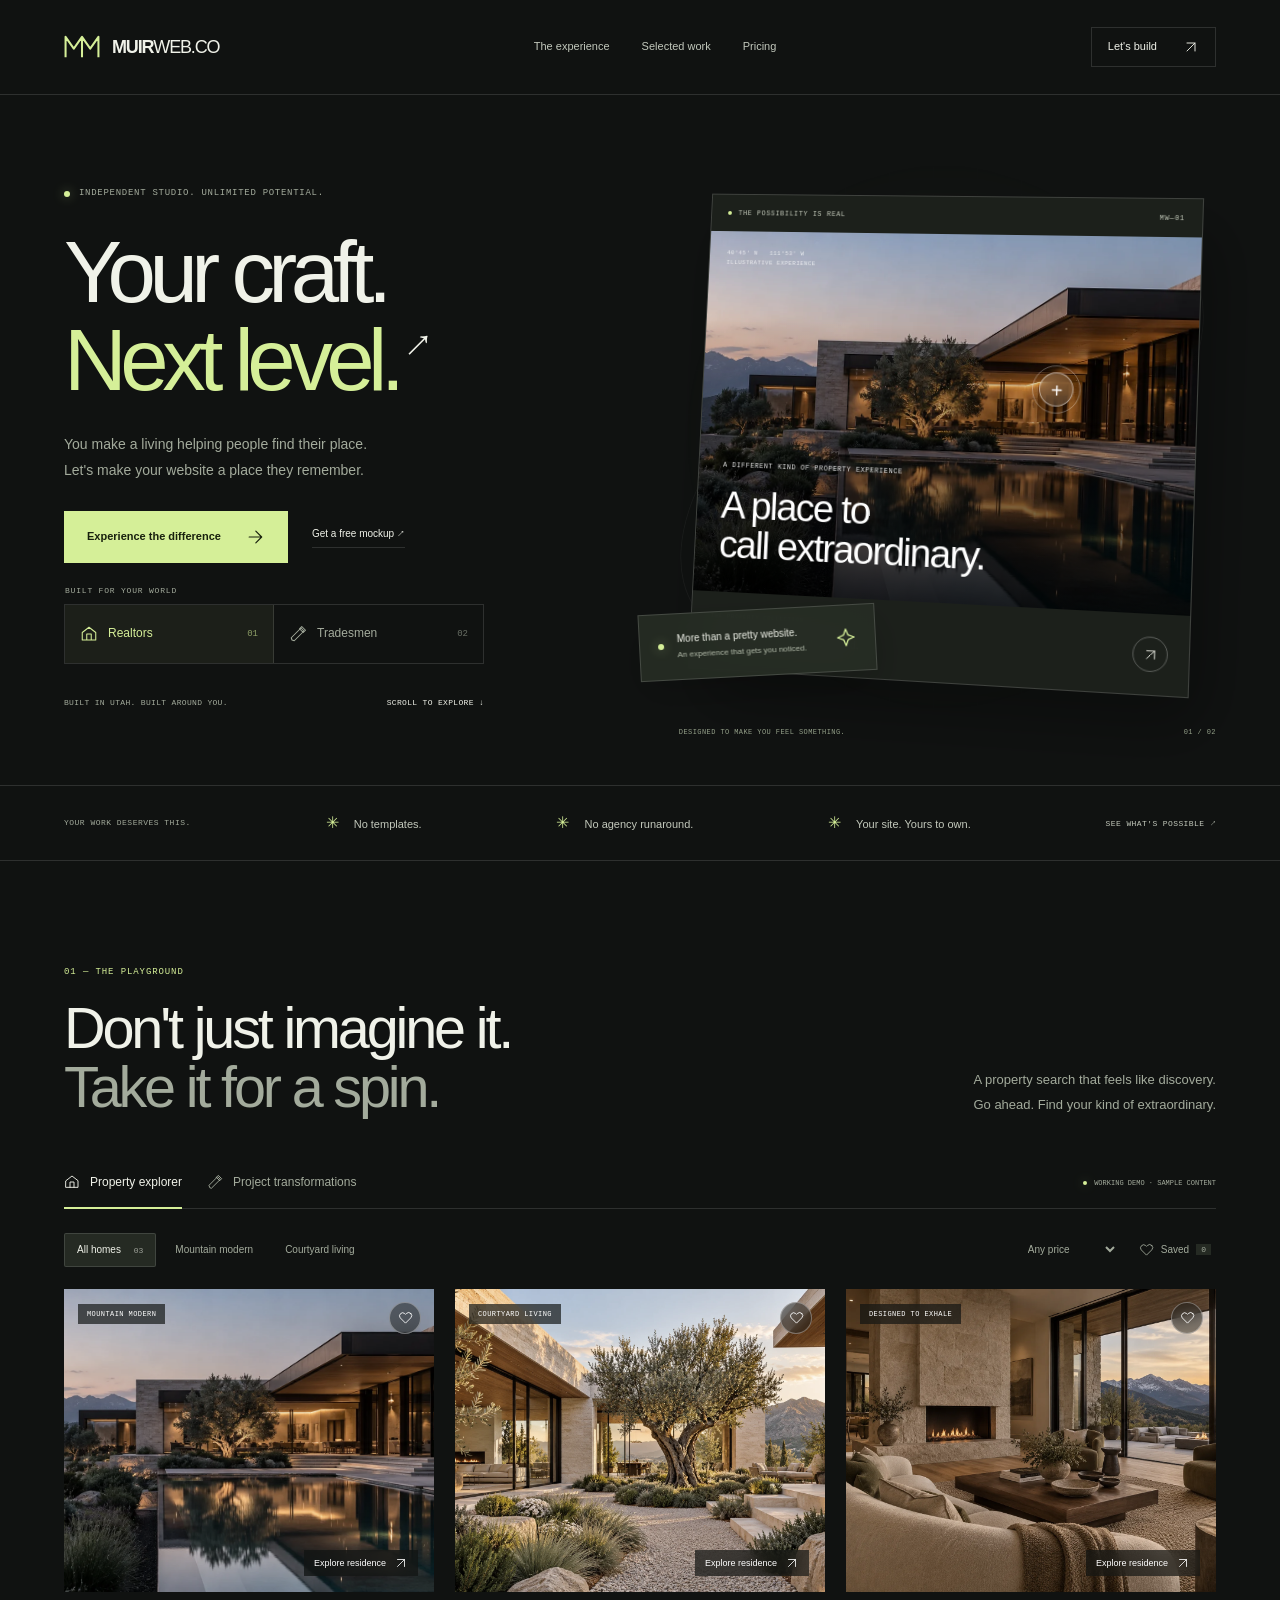
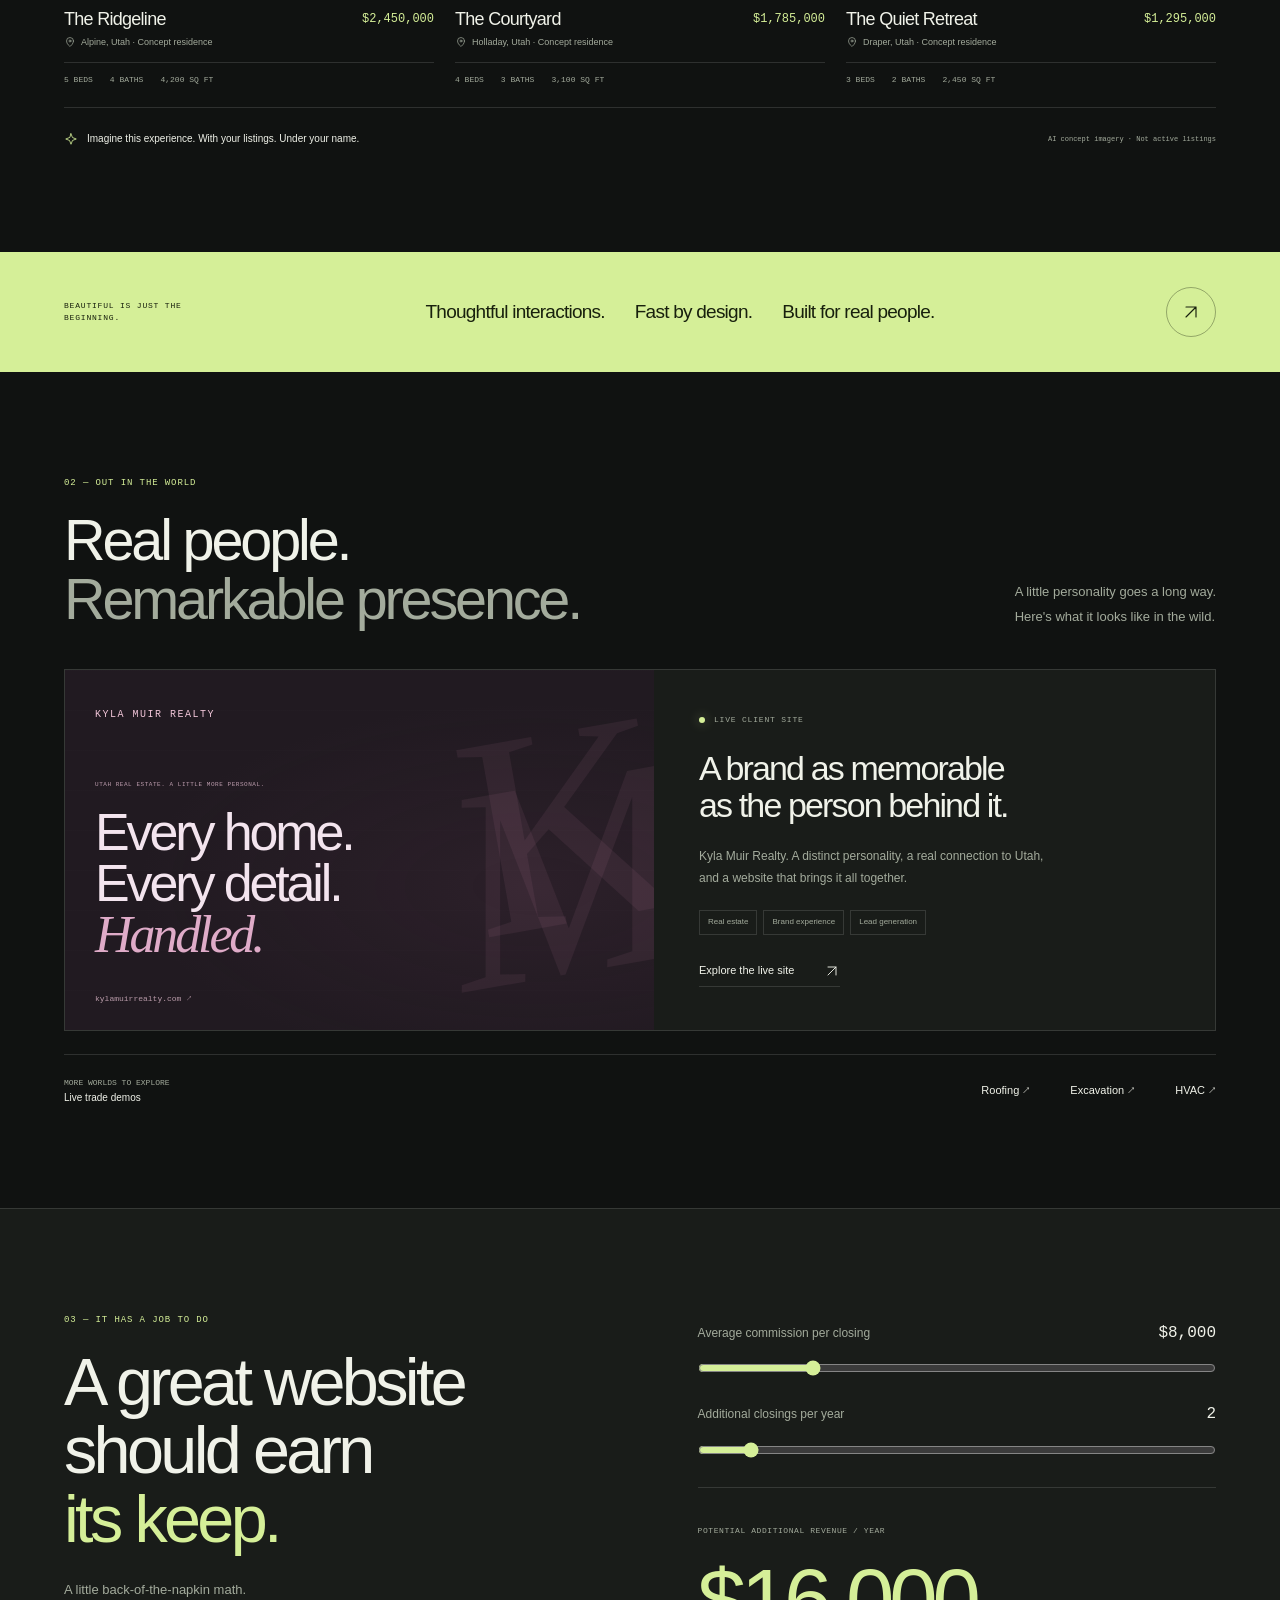
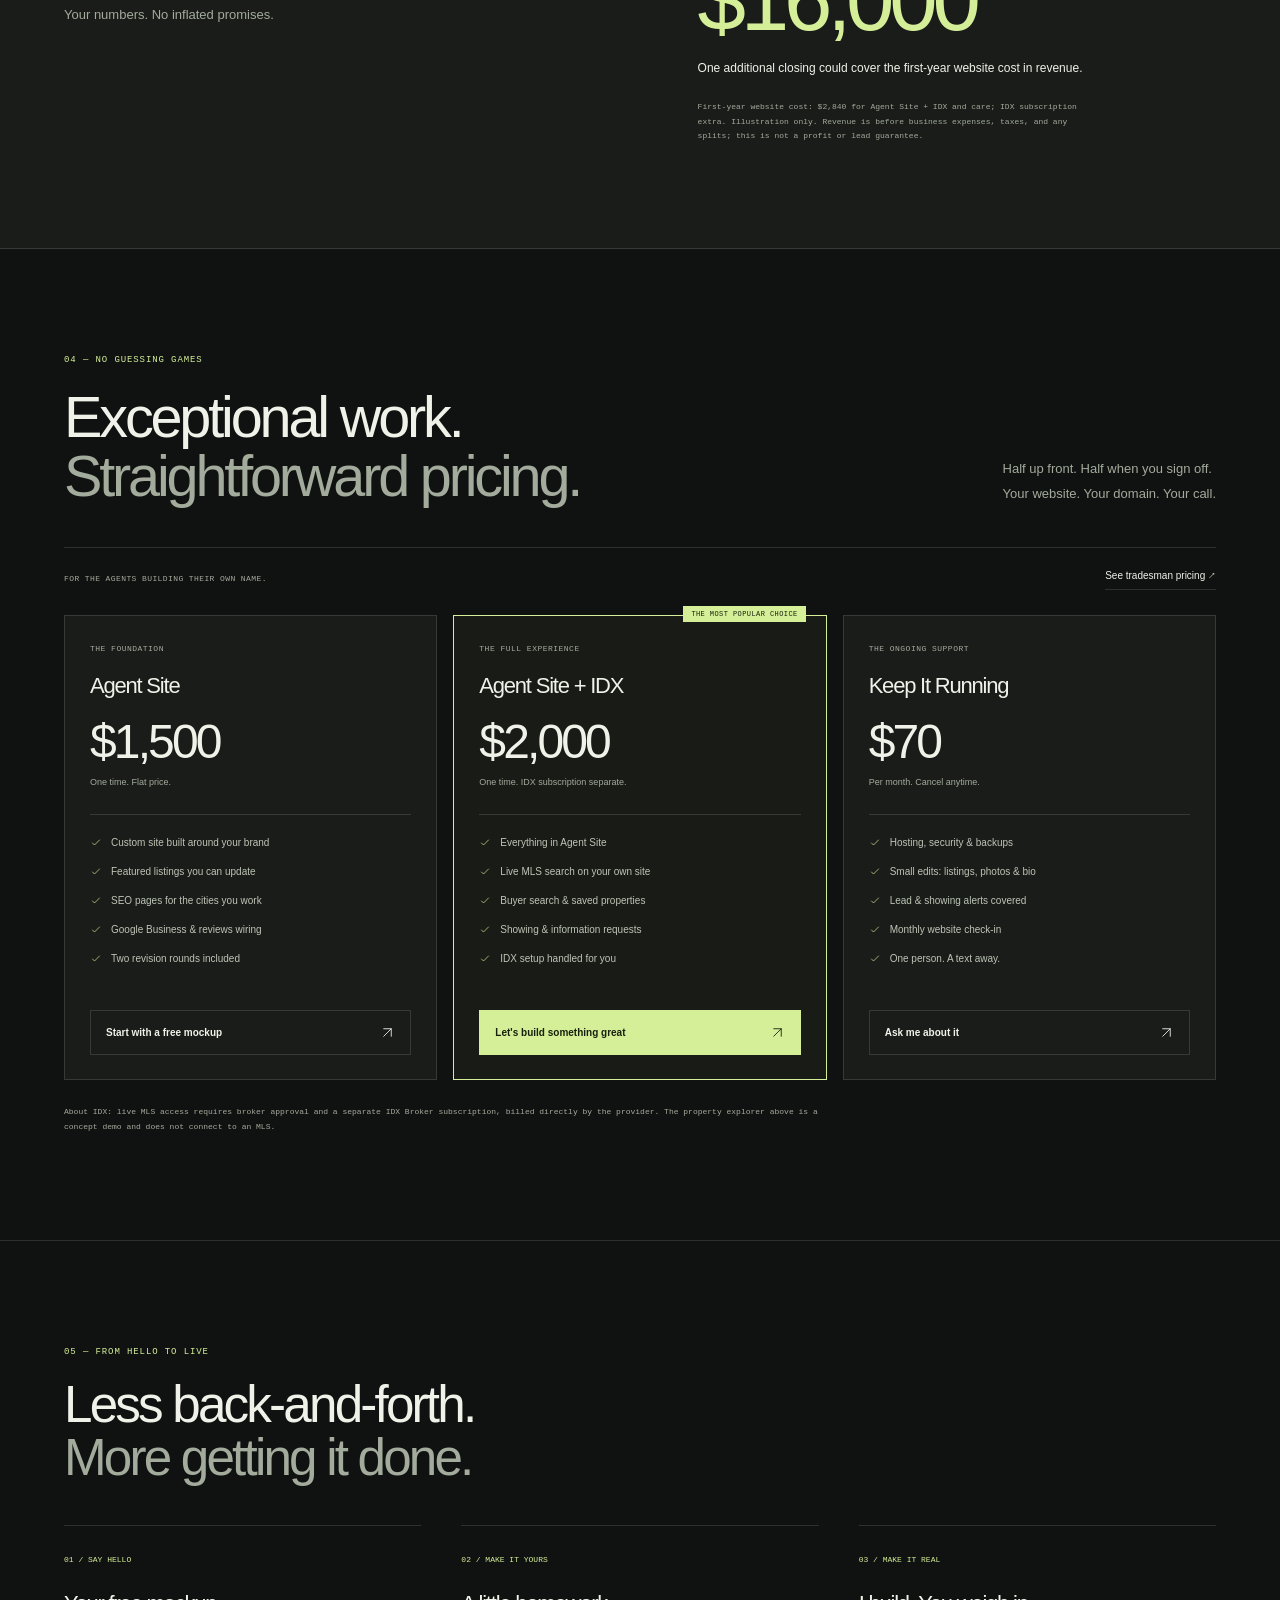
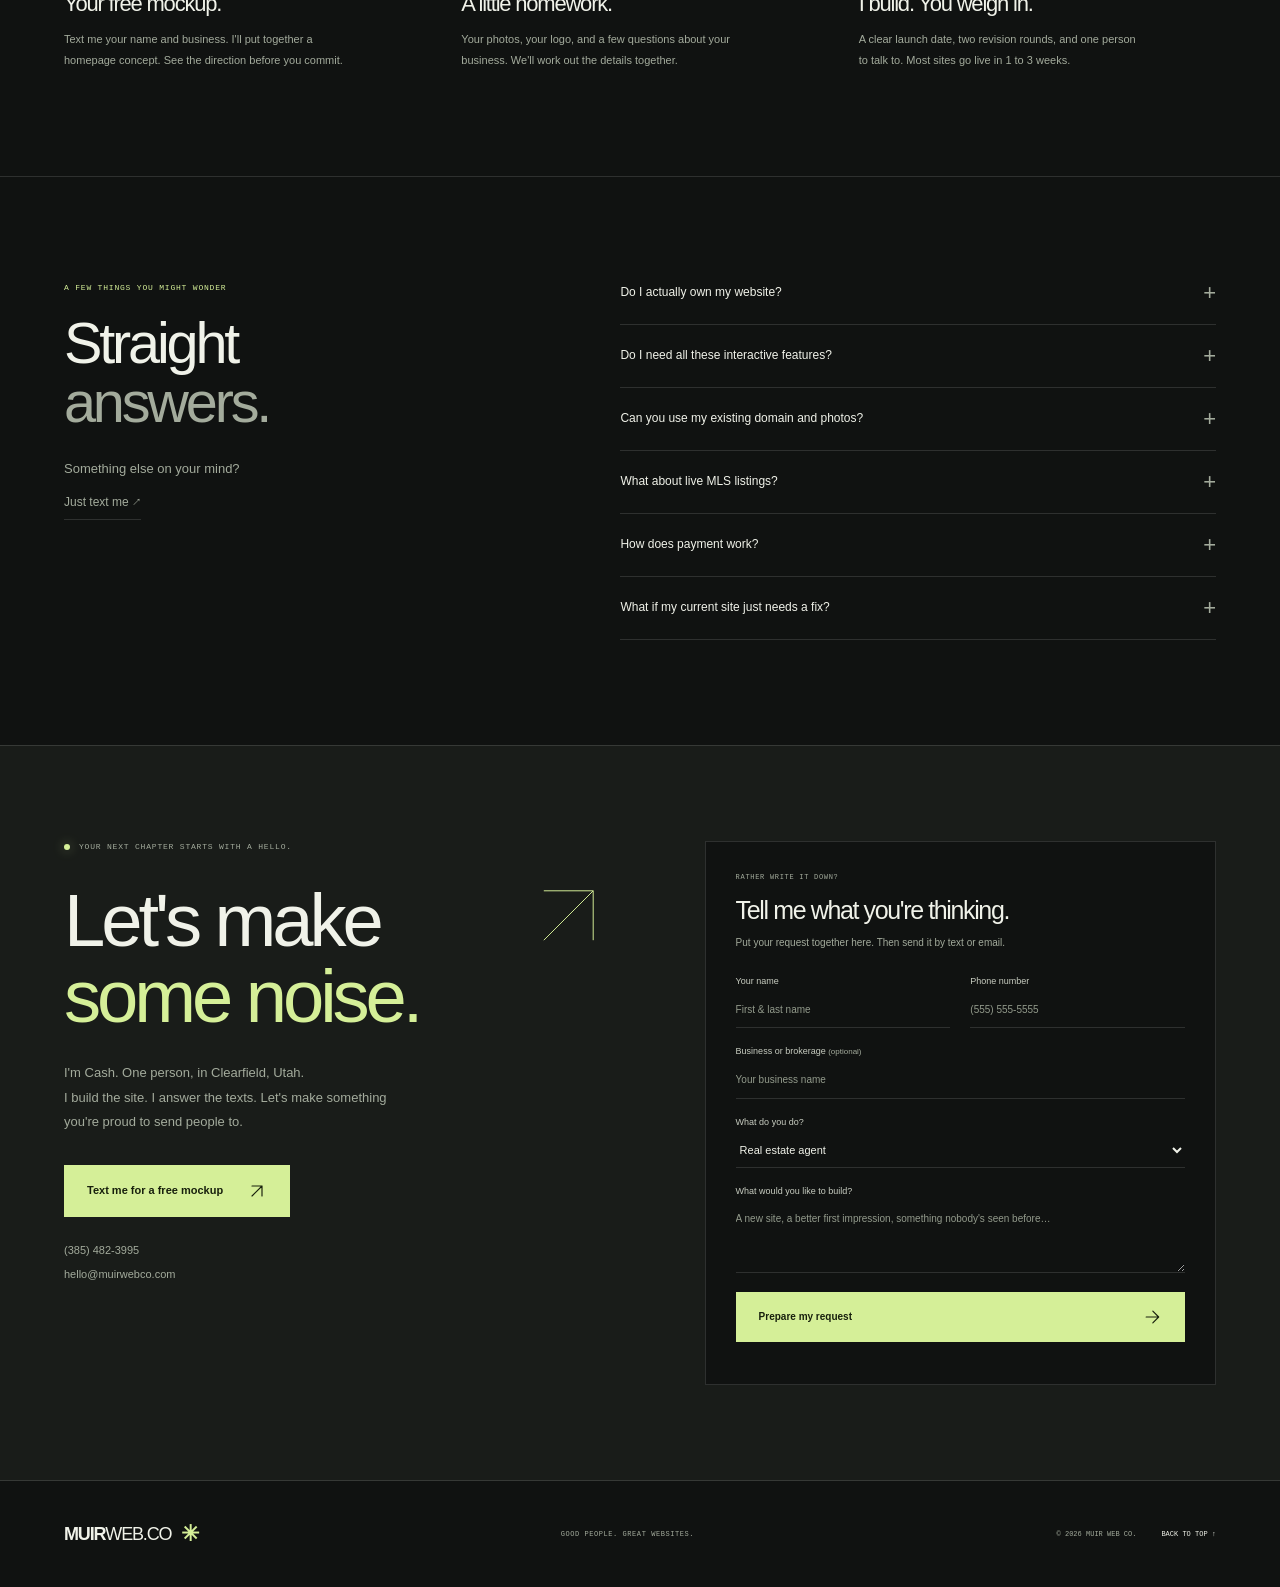
==== commit 0c43d3bf: "Redesign website with interactive realtor and tradesman experiences" ====
--- a/index.html
+++ b/index.html
@@ -1,1472 +1,60 @@
-<!DOCTYPE html>
-<html lang="en">
+<!doctype html>
+<html lang="en" data-mode="agent">
 <head>
-<meta charset="UTF-8">
-<meta name="viewport" content="width=device-width, initial-scale=1">
-<title>Muir Web Co. | Websites for Utah Realtors &amp; Contractors</title>
-<meta name="description" content="Custom websites for Utah real estate agents and contractors. Your brand, your listings, your leads. Flat pricing, live in 1 to 3 weeks. Built by Cash Muir in Clearfield, Utah.">
+<meta charset="utf-8"><meta name="viewport" content="width=device-width, initial-scale=1">
+<meta name="theme-color" content="#101211">
+<title>Muir Web Co. — Your craft. Next level.</title>
+<meta name="description" content="Exceptional websites for realtors and tradesmen. Interactive property experiences, project transformations, and clear pricing. Built by Cash Muir in Utah.">
 <link rel="canonical" href="https://muirwebco.com/">
-<meta name="theme-color" content="#08090B">
-<meta property="og:type" content="website">
-<meta property="og:site_name" content="Muir Web Co.">
-<meta property="og:url" content="https://muirwebco.com/">
-<meta property="og:title" content="Muir Web Co. | Websites for Utah Realtors &amp; Contractors">
-<meta property="og:description" content="Your brand, your listings, your leads. Flat price, live in 1 to 3 weeks. Text Cash for a free homepage mockup.">
-<meta property="og:image" content="https://muirwebco.vercel.app/og.png">
-<meta property="og:image:width" content="1200">
-<meta property="og:image:height" content="630">
-<meta name="twitter:card" content="summary_large_image">
-<link rel="icon" href="data:image/svg+xml,%3Csvg xmlns='http://www.w3.org/2000/svg' viewBox='0 0 64 64'%3E%3Crect width='64' height='64' rx='32' fill='%2308090B'/%3E%3Ccircle cx='32' cy='32' r='30' fill='none' stroke='%23D9DDE2' stroke-width='3'/%3E%3Ctext x='32' y='40' font-family='Arial,sans-serif' font-weight='700' font-size='22' text-anchor='middle' fill='%23F2F3F5'%3EMW%3C/text%3E%3C/svg%3E">
-<link rel="preconnect" href="https://fonts.googleapis.com">
-<link rel="preconnect" href="https://fonts.gstatic.com" crossorigin>
-<link href="https://fonts.googleapis.com/css2?family=Archivo:wght@400;500;600;700&family=Big+Shoulders+Display:wght@800;900&family=Syncopate:wght@400;700&display=swap" rel="stylesheet">
-<script type="application/ld+json">
-{
-  "@context": "https://schema.org",
-  "@type": "ProfessionalService",
-  "name": "Muir Web Co.",
-  "url": "https://muirwebco.com/",
-  "telephone": "+1-385-482-3995",
-  "email": "hello@muirwebco.com",
-  "description": "Custom websites for Utah real estate agents and contractors.",
-  "areaServed": { "@type": "State", "name": "Utah" },
-  "address": { "@type": "PostalAddress", "addressLocality": "Clearfield", "addressRegion": "UT", "addressCountry": "US" },
-  "founder": { "@type": "Person", "name": "Cash Muir" },
-  "priceRange": "$$"
-}
-</script>
-<style>
-/* ===================================================================
-   1. TOKENS
-   Contractor skin: blueprint + safety yellow (light = whiteprint,
-   dark = cyanotype). Realtor skin: dark showroom + white spotlight,
-   always dark. Realtor is the default.
-   =================================================================== */
-:root{
-  --bg:#EEF2F3;
-  --bg-2:#E2E9ED;
-  --card:#F8FAFB;
-  --ink:#133A63;
-  --ink-2:#4C6683;
-  --line:rgba(19,58,99,.22);
-  --grid:rgba(19,58,99,.05);
-  --grid-2:rgba(19,58,99,.10);
-  --hi:#F5C518;
-  --hi-ink:#0F2D4F;
-  --hi-line:#C99700;
-  --metal:#F5C518;
-  --metal-hover:#FFD84A;
-  --switch-bg:var(--card);
-  --switch-line:var(--ink);
-  --thumb-glow:none;
-  --wall:radial-gradient(90% 55% at 80% 8%,rgba(245,197,24,.28),transparent 70%),linear-gradient(170deg,#1b4a7d 0%,#0e2a49 55%,#071628 100%);
-  --display:'Big Shoulders Display',Impact,'Arial Narrow',sans-serif;
-  --body:'Archivo',system-ui,-apple-system,'Segoe UI',sans-serif;
-  --r:6px;
-  --ease:cubic-bezier(.65,0,.35,1);
-  color-scheme:light;
-  interpolate-size:allow-keywords;
-}
-@media (prefers-color-scheme: dark){
-  :root{
-    --bg:#0F2D4F;
-    --bg-2:#0C2643;
-    --card:#123459;
-    --ink:#EAF1F8;
-    --ink-2:#A9BDD3;
-    --line:rgba(220,235,255,.22);
-    --grid:rgba(200,225,255,.05);
-    --grid-2:rgba(200,225,255,.10);
-    --hi-line:#F5C518;
-    color-scheme:dark;
-  }
-}
-body[data-mode="agent"]{
-  --bg:#08090B;
-  --bg-2:#0E0F12;
-  --card:rgba(255,255,255,.035);
-  --ink:#F2F3F5;
-  --ink-2:#8F949C;
-  --line:rgba(255,255,255,.10);
-  --hi:#D9DDE2;
-  --hi-ink:#0A0B0D;
-  --hi-line:#F4F6F8;
-  --metal:linear-gradient(180deg,#FFFFFF 0%,#DDE1E5 45%,#B3B9C0 55%,#E8EBEE 100%);
-  --metal-hover:linear-gradient(180deg,#FFFFFF 0%,#EEF0F2 45%,#C9CED4 55%,#F4F5F7 100%);
-  --switch-bg:rgba(255,255,255,.05);
-  --switch-line:rgba(255,255,255,.16);
-  --thumb-glow:0 0 22px rgba(255,255,255,.28);
-  --wall:radial-gradient(90% 55% at 50% 0%,rgba(255,255,255,.2),transparent 70%),linear-gradient(170deg,#2c2f35 0%,#141518 55%,#060708 100%);
-  --display:'Syncopate','Archivo',sans-serif;
-  --r:18px;
-  color-scheme:dark;
-}
+<meta property="og:title" content="Muir Web Co. — Your craft. Next level."><meta property="og:description" content="Independent digital studio. Exceptional websites for realtors and tradesmen. Built in Utah, built around you."><meta property="og:type" content="website"><meta property="og:url" content="https://muirwebco.com/"><meta property="og:image" content="https://muirwebco.com/og.png"><meta name="twitter:card" content="summary_large_image">
+<link rel="icon" href="data:image/svg+xml,%3Csvg xmlns='http://www.w3.org/2000/svg' viewBox='0 0 64 64'%3E%3Crect width='64' height='64' rx='14' fill='%23101211'/%3E%3Cpath d='M12 44V20l10 13 10-13v24m0-24 10 13 10-13v24' fill='none' stroke='%23d5ef98' stroke-width='4'/%3E%3C/svg%3E">
+<link rel="stylesheet" href="/styles.css">
+<script>try{var q=new URLSearchParams(location.search).get('for'),p=location.pathname.replace(/\/$/,'');document.documentElement.dataset.mode=q==='contractors'||q==='trades'||p==='/contractors'?'trade':q==='realtors'||q==='agents'||p==='/realtors'?'agent':localStorage.getItem('mwc-mode')==='trade'?'trade':'agent';}catch(e){}</script>
+<script src="/app.js" defer></script>
+</head>
+<body>
+<a class="skip-link" href="#main">Skip to content</a>
+<svg class="icon-library" xmlns="http://www.w3.org/2000/svg" aria-hidden="true">
+<symbol id="arrow" viewBox="0 0 24 24"><path d="M5 12h14M13 5l7 7-7 7"/></symbol><symbol id="diagonal" viewBox="0 0 24 24"><path d="M6 18 18 6M6 6h12v12"/></symbol><symbol id="home" viewBox="0 0 24 24"><path d="m3 10 9-7 9 7v10H3zM9 20v-8h6v8"/></symbol><symbol id="tool" viewBox="0 0 24 24"><path d="m14 5 5 5M4 20l-1-3L16 4l4 4L7 21zM14 5l3-3 5 5-3 3"/></symbol><symbol id="heart" viewBox="0 0 24 24"><path d="M20.5 5.5a5 5 0 0 0-7 0L12 7l-1.5-1.5a5 5 0 0 0-7 7L12 21l8.5-8.5a5 5 0 0 0 0-7Z"/></symbol><symbol id="pin" viewBox="0 0 24 24"><path d="M19 10c0 6-7 11-7 11S5 16 5 10a7 7 0 1 1 14 0Z"/><circle cx="12" cy="10" r="2"/></symbol><symbol id="check" viewBox="0 0 24 24"><path d="m5 12 4 4L19 6"/></symbol><symbol id="spark" viewBox="0 0 24 24"><path d="m12 3 2.5 6.5L21 12l-6.5 2.5L12 21l-2.5-6.5L3 12l6.5-2.5Z"/></symbol><symbol id="close" viewBox="0 0 24 24"><path d="m6 6 12 12M6 18 18 6"/></symbol>
+</svg>
+<header class="site-header">
+<a class="brand" href="#" aria-label="Muir Web Co. home"><svg viewBox="0 0 46 32" aria-hidden="true"><path d="M2 29V3l10.5 15L23 3v26M23 3l10.5 15L44 3v26"/></svg><span>MUIR<span class="brand-light">WEB.CO</span></span></a>
+<nav aria-label="Main navigation"><a href="#experience">The experience</a><a href="#work">Selected work</a><a href="#pricing">Pricing</a></nav>
+<a class="header-cta" href="#contact">Let's build <svg class="icon"><use href="#diagonal"/></svg></a>
+</header>
+<main id="main">
+<section class="hero wrap" aria-labelledby="hero-title">
+<div class="hero-copy"><p class="eyebrow"><span class="status-dot"></span> INDEPENDENT STUDIO. UNLIMITED POTENTIAL.</p>
+<h1 id="hero-title">Your craft.<br><span>Next level.</span><span class="title-arrow">↗</span></h1>
+<p class="hero-description" data-copy="hero">You make a living helping people find their place.<br>Let's make your website a place they remember.</p>
+<div class="hero-actions"><a class="button button-accent" href="#experience">Experience the difference <svg class="icon"><use href="#arrow"/></svg></a><a class="text-link" href="#contact">Get a free mockup ↗</a></div>
+<div class="audience-picker" role="group" aria-label="Choose your industry"><span class="picker-caption">BUILT FOR YOUR WORLD</span><button type="button" data-set-mode="agent" aria-pressed="true"><svg class="icon"><use href="#home"/></svg> Realtors <span>01</span></button><button type="button" data-set-mode="trade" aria-pressed="false"><svg class="icon"><use href="#tool"/></svg> Tradesmen <span>02</span></button></div>
+<div class="hero-footnote"><span>BUILT IN UTAH. BUILT AROUND YOU.</span><a href="#experience">SCROLL TO EXPLORE ↓</a></div></div>
+<div class="hero-stage" id="heroStage"><div class="stage-grid" aria-hidden="true"></div><div class="scene-orbit" aria-hidden="true"></div>
+<div class="scene-card" id="sceneCard"><div class="scene-topline"><span><i></i> THE POSSIBILITY IS REAL</span><span id="sceneNumber">MW—01</span></div><div class="scene-photo" id="scenePhoto"><div class="photo-vignette"></div><span class="scene-coordinate">40°45′ N &nbsp; 111°53′ W<br>ILLUSTRATIVE EXPERIENCE</span><button class="scene-hotspot" id="sceneHotspot" type="button" aria-label="Discover this interactive experience"><span>+</span><span class="hotspot-hint">Take a closer look</span></button><div class="scene-title"><span data-copy="sceneLabel">A DIFFERENT KIND OF PROPERTY EXPERIENCE</span><p data-copy="sceneTitle">A place to<br>call extraordinary.</p></div></div><div class="scene-bottom"><div><span class="tiny-label" data-copy="sceneMeta">THE PROPERTY COLLECTION</span><strong data-copy="sceneFooter">Thoughtfully built. Beautifully lived.</strong></div><a class="round-button" href="#experience" aria-label="Explore the showcase"><svg class="icon"><use href="#diagonal"/></svg></a></div></div>
+<div class="floating-note"><span class="status-dot"></span><div><strong>More than a pretty website.</strong><span>An experience that gets you noticed.</span></div><svg class="icon"><use href="#spark"/></svg></div><div class="stage-caption"><span>DESIGNED TO MAKE YOU FEEL SOMETHING.</span><span id="stageCount">01 / 02</span></div></div>
+</section>
+<div class="principles"><span>YOUR WORK DESERVES THIS.</span><span><i>✳</i> No templates.</span><span><i>✳</i> No agency runaround.</span><span><i>✳</i> Your site. Yours to own.</span><a href="#experience">SEE WHAT'S POSSIBLE ↗</a></div>
 
-/* ===================================================================
-   2. BASE
-   =================================================================== */
-*,*::before,*::after{box-sizing:border-box}
-*{margin:0;padding:0}
-html{scroll-behavior:smooth;scroll-padding-top:84px;-webkit-text-size-adjust:100%}
-body{
-  background-color:var(--bg);
-  background-image:
-    linear-gradient(var(--grid-2) 1px,transparent 1px),
-    linear-gradient(90deg,var(--grid-2) 1px,transparent 1px),
-    linear-gradient(var(--grid) 1px,transparent 1px),
-    linear-gradient(90deg,var(--grid) 1px,transparent 1px);
-  background-size:160px 160px,160px 160px,32px 32px,32px 32px;
-  color:var(--ink);
-  font:400 17px/1.6 var(--body);
-  -webkit-font-smoothing:antialiased;
-}
-body[data-mode="agent"]{background-image:none}
-img,svg{display:block;max-width:100%}
-a{color:inherit}
-button{font:inherit;color:inherit}
-h1,h2,h3{text-wrap:balance}
-p,li{text-wrap:pretty}
-:focus-visible{outline:3px solid var(--hi);outline-offset:3px}
-body[data-mode="agent"] :focus-visible{outline-color:#fff}
-::selection{background:var(--hi);color:var(--hi-ink)}
-.wrap{max-width:1200px;margin:0 auto;padding:0 clamp(20px,5vw,48px)}
-.sr-only{position:absolute;width:1px;height:1px;overflow:hidden;clip:rect(0 0 0 0);white-space:nowrap}
+<section class="section wrap" id="experience" aria-labelledby="experience-title"><div class="section-heading"><div><p class="eyebrow section-number">01 — THE PLAYGROUND</p><h2 id="experience-title">Don't just imagine it.<br><span>Take it for a spin.</span></h2></div><p class="section-intro" data-copy="experienceIntro">A property search that feels like discovery.<br>Go ahead. Find your kind of extraordinary.</p></div>
+<div class="experience-tabs" role="group" aria-label="Choose an interactive showcase"><button type="button" data-set-mode="agent" aria-pressed="true"><svg class="icon"><use href="#home"/></svg> Property explorer</button><button type="button" data-set-mode="trade" aria-pressed="false"><svg class="icon"><use href="#tool"/></svg> Project transformations</button><span class="demo-label"><span class="status-dot"></span> WORKING DEMO · SAMPLE CONTENT</span></div>
+<div id="propertyExperience"><div class="explorer-toolbar"><div class="filter-pills" role="group" aria-label="Filter property style"><button type="button" data-filter="all" aria-pressed="true">All homes <span>03</span></button><button type="button" data-filter="mountain" aria-pressed="false">Mountain modern</button><button type="button" data-filter="courtyard" aria-pressed="false">Courtyard living</button></div><div class="explorer-options"><label><span class="sr-only">Maximum property price</span><select id="priceFilter"><option value="all">Any price</option><option value="2000000">Under $2M</option><option value="1500000">Under $1.5M</option></select></label><button class="saved-filter" id="savedFilter" type="button" aria-pressed="false"><svg class="icon"><use href="#heart"/></svg> Saved <span id="savedCount">0</span></button></div></div><p id="propertyStatus" class="sr-only" role="status"></p><div class="property-grid" id="propertyGrid"></div><div class="empty-state" id="propertyEmpty" hidden><h3>A little too exclusive.</h3><p>Try another filter to find your next favorite.</p><button class="button button-outline" id="resetFilters" type="button">Show all homes ↗</button></div><div class="experience-caption"><span><svg class="icon"><use href="#spark"/></svg> Imagine this experience. With your listings. Under your name.</span><span>AI concept imagery · Not active listings</span></div></div>
+<div id="tradeExperience" hidden><div class="project-selector" role="group" aria-label="Choose a project"><button type="button" data-project="exterior" aria-pressed="true">01 <span>Exterior renovation</span> ↗</button><button type="button" data-project="landscape" aria-pressed="false">02 <span>Outdoor living</span> ↗</button></div><div class="project-layout"><div class="comparison" id="comparison"><div class="comparison-image comparison-after" id="comparisonAfter" role="img" aria-label="Illustrative home after renovation"></div><div class="comparison-image comparison-before" id="comparisonBefore" role="img" aria-label="Illustrative home before renovation"></div><span class="comparison-label label-before">BEFORE</span><span class="comparison-label label-after">AFTER</span><div class="comparison-divider"><span>‹ &nbsp; ›</span></div><label class="sr-only" for="comparisonRange">Reveal the renovation: move right to show more before</label><input type="range" min="0" max="100" value="50" id="comparisonRange" aria-valuetext="50 percent before, 50 percent after"><span class="comparison-help">DRAG TO REVEAL THE DIFFERENCE</span></div><div class="project-detail"><p class="eyebrow">THE WORK SPEAKS. LET IT.</p><h3 id="projectTitle">Same address.<br>Entirely new feeling.</h3><p id="projectDescription">When your craftsmanship makes this much of a difference, a tiny photo gallery doesn't do it justice.</p><dl><div><dt>THE DETAILS</dt><dd id="projectMaterials">Limewashed brick · Cedar accents · Native planting</dd></div><div><dt>YOUR WEBSITE CAN SHOW</dt><dd>Before & after · Materials · Project scope</dd></div></dl><a class="text-link" href="#contact">Make my work look this good ↗</a><small>AI-generated concept. An illustrative transformation, not a completed client project.</small></div></div><div class="experience-caption"><span><svg class="icon"><use href="#spark"/></svg> Your craftsmanship deserves more than a camera roll.</span><span>Touch, drag, or use your arrow keys</span></div></div>
+</section>
+<div class="capability-band"><div class="wrap capability-inner"><p class="eyebrow">BEAUTIFUL IS JUST THE BEGINNING.</p><div><span>Thoughtful interactions.</span><span>Fast by design.</span><span>Built for real people.</span></div><a class="round-button" href="#contact" aria-label="Discuss your website"><svg class="icon"><use href="#diagonal"/></svg></a></div></div>
 
-/* Only the current audience's content is shown */
-body[data-mode="trade"] [data-for="agent"],
-body[data-mode="agent"] [data-for="trade"]{display:none!important}
-.swap{animation:swapIn .45s ease backwards}
-@keyframes swapIn{from{opacity:0;transform:translateY(8px)}}
+<section class="section wrap" id="work" aria-labelledby="work-title"><div class="section-heading"><div><p class="eyebrow section-number">02 — OUT IN THE WORLD</p><h2 id="work-title">Real people.<br><span>Remarkable presence.</span></h2></div><p class="section-intro">A little personality goes a long way.<br>Here's what it looks like in the wild.</p></div><a class="case-study" href="https://kylamuirrealty.com" target="_blank" rel="noopener"><div class="case-art"><span class="case-site-label">KYLA MUIR REALTY</span><div class="case-rose" aria-hidden="true">K<span>M</span></div><div class="case-art-copy"><span>UTAH REAL ESTATE. A LITTLE MORE PERSONAL.</span><strong>Every home.<br>Every detail.<br><em>Handled.</em></strong></div><span class="case-domain">kylamuirrealty.com ↗</span></div><div class="case-info"><p class="eyebrow"><span class="status-dot"></span> LIVE CLIENT SITE</p><h3>A brand as memorable<br>as the person behind it.</h3><p>Kyla Muir Realty. A distinct personality, a real connection to Utah, and a website that brings it all together.</p><div class="case-tags"><span>Real estate</span><span>Brand experience</span><span>Lead generation</span></div><span class="case-link">Explore the live site <svg class="icon"><use href="#diagonal"/></svg></span></div></a><div class="demo-links"><p>MORE WORLDS TO EXPLORE <span>Live trade demos</span></p><a href="https://roofing-demo-gamma.vercel.app/" target="_blank" rel="noopener">Roofing ↗</a><a href="https://excavation-demo.vercel.app/" target="_blank" rel="noopener">Excavation ↗</a><a href="https://hvac-demo-beige.vercel.app/" target="_blank" rel="noopener">HVAC ↗</a></div></section>
 
-/* ===================================================================
-   3. HEADER
-   =================================================================== */
-.site-head{
-  position:sticky;top:0;z-index:50;
-  background:color-mix(in srgb,var(--bg) 84%,transparent);
-  -webkit-backdrop-filter:blur(14px) saturate(140%);backdrop-filter:blur(14px) saturate(140%);
-  border-bottom:1px solid var(--line);
-}
-.head-in{display:flex;align-items:center;gap:20px;height:68px}
-.logo{display:flex;align-items:center;gap:10px;text-decoration:none;flex:none}
-.logo-mark{display:grid;place-items:center;width:36px;height:36px;border-radius:6px;background:var(--metal);color:var(--hi-ink);font:900 17px/1 var(--display)}
-.logo-word{font:800 23px/1 var(--display);text-transform:uppercase;letter-spacing:.02em;white-space:nowrap}
-.nav{display:flex;gap:26px;margin-left:auto}
-.nav a{font:500 15px/1 var(--body);color:var(--ink-2);text-decoration:none;white-space:nowrap;transition:color .2s}
-.nav a:hover{color:var(--ink)}
-.head-mode{margin-left:auto}
-.nav + .head-mode{margin-left:8px}
-.head-call{flex:none}
-.progress{display:none}
-@media (max-width:1120px){.nav{display:none}.head-mode{margin-left:auto}}
-@media (max-width:760px){
-  .site-head .head-call{display:none}
-  .head-mode{transition:opacity .3s,transform .3s}
-  body.hero-switch-in .head-mode{opacity:0;transform:translateY(-6px);pointer-events:none}
-  body.hero-switch-in .logo-word{display:inline}
-}
-@media (max-width:440px){.logo-word{display:none}}
+<section class="section calculator-section" id="math"><div class="wrap calculator-layout"><div><p class="eyebrow section-number">03 — IT HAS A JOB TO DO</p><h2>A great website<br>should earn<br><span>its keep.</span></h2><p class="section-intro">A little back-of-the-napkin math.<br>Your numbers. No inflated promises.</p></div><div class="calculator-panel"><div class="calc-input"><label for="calcVal" id="calcValLabel">Average commission per closing</label><output for="calcVal" id="calcValOut">$8,000</output><input type="range" id="calcVal" min="2000" max="30000" step="500" value="8000"></div><div class="calc-input"><label for="calcNum" id="calcNumLabel">Additional closings per year</label><output for="calcNum" id="calcNumOut">2</output><input type="range" id="calcNum" min="1" max="12" value="2"></div><div class="calc-result"><span>POTENTIAL ADDITIONAL REVENUE / YEAR</span><strong id="calcBig">$16,000</strong><p id="calcLine"></p></div><p class="calc-fine" id="calcFine"></p></div></div></section>
 
-/* ===================================================================
-   4. MODE SWITCH (sliding pill)
-   =================================================================== */
-.mode{
-  position:relative;isolation:isolate;display:inline-grid;grid-template-columns:1fr 1fr;
-  padding:3px;border-radius:999px;background:var(--switch-bg);border:1.5px solid var(--switch-line);
-}
-.mode button{
-  position:relative;z-index:1;appearance:none;border:0;background:none;cursor:pointer;
-  color:var(--ink-2);font:600 14px/1 var(--body);padding:10px 16px;border-radius:999px;
-  white-space:nowrap;transition:color .35s;
-}
-.mode button:hover{color:var(--ink)}
-.mode button[aria-pressed="true"]{color:var(--hi-ink)}
-.thumb{
-  position:absolute;z-index:0;top:3px;bottom:3px;left:3px;width:calc(50% - 3px);
-  border-radius:999px;background:var(--metal);box-shadow:var(--thumb-glow);
-  transition:transform .55s var(--ease);
-}
-body[data-mode="trade"] .thumb{transform:translateX(100%)}
-.mode-lg button{font-size:16px;padding:14px 26px}
-.mode-lg{border-width:1.5px}
-.switch-row{display:flex;align-items:center;flex-wrap:wrap;gap:12px 16px;margin-bottom:10px}
-.switch-label{font:600 16px/1 var(--body);color:var(--ink-2)}
-.switch-hint{font-size:14px;color:var(--ink-2);margin-bottom:30px}
-.mode.nudge::after{
-  content:"";position:absolute;inset:-5px;border-radius:999px;border:1.5px solid var(--hi);
-  opacity:0;pointer-events:none;animation:ring 1.8s ease-out 1.4s 3;
-}
-@keyframes ring{0%{opacity:.9;transform:scale(1)}100%{opacity:0;transform:scale(1.14)}}
+<section class="section wrap" id="pricing" aria-labelledby="pricing-title"><div class="section-heading"><div><p class="eyebrow section-number">04 — NO GUESSING GAMES</p><h2 id="pricing-title">Exceptional work.<br><span>Straightforward pricing.</span></h2></div><p class="section-intro">Half up front. Half when you sign off.<br>Your website. Your domain. Your call.</p></div><div class="pricing-context"><span data-copy="pricingFor">FOR THE AGENTS BUILDING THEIR OWN NAME.</span><button class="text-link" id="pricingSwitch" type="button">See tradesman pricing ↗</button></div><div class="pricing-grid" id="pricingGrid"></div><p class="pricing-footnote" id="pricingFootnote"></p></section>
+<section class="section wrap process-section"><p class="eyebrow section-number">05 — FROM HELLO TO LIVE</p><h2>Less back-and-forth.<br><span>More getting it done.</span></h2><ol class="process-grid"><li><span>01 / SAY HELLO</span><h3>Your free mockup.</h3><p>Text me your name and business. I'll put together a homepage concept. See the direction before you commit.</p></li><li><span>02 / MAKE IT YOURS</span><h3>A little homework.</h3><p>Your photos, your logo, and a few questions about your business. We'll work out the details together.</p></li><li><span>03 / MAKE IT REAL</span><h3>I build. You weigh in.</h3><p>A clear launch date, two revision rounds, and one person to talk to. Most sites go live in 1 to 3 weeks.</p></li></ol></section>
+<section class="section wrap faq-section" id="faq"><div><p class="eyebrow section-number">A FEW THINGS YOU MIGHT WONDER</p><h2>Straight<br><span>answers.</span></h2><p class="section-intro">Something else on your mind?<br><a class="text-link" href="sms:+13854823995" data-sms="Hey Cash, I have a question about a website.">Just text me ↗</a></p></div><div class="faq-list"><details><summary>Do I actually own my website?<span>+</span></summary><p>Yes. Your domain, your website. If we ever part ways, I hand it over. You aren't renting your business's identity from me.</p></details><details><summary>Do I need all these interactive features?<span>+</span></summary><p>Only the ones that help your customers. These demos show what's possible. We'll choose the right experience for your business, your content, and your budget.</p></details><details><summary>Can you use my existing domain and photos?<span>+</span></summary><p>Absolutely. We can keep your domain, build around your own photos and brand, and work out what additional material would make the biggest difference.</p></details><details><summary><span id="industryQuestion">What about live MLS listings?</span><span>+</span></summary><p id="industryAnswer">The property explorer above uses illustrative content. For live MLS search, the IDX package needs your broker's approval and an IDX Broker subscription, billed separately.</p></details><details><summary>How does payment work?<span>+</span></summary><p>Half up front, half when you sign off. Ongoing care is month to month, and you can cancel anytime. I'll explain any third-party costs before we start.</p></details><details><summary>What if my current site just needs a fix?<span>+</span></summary><p>Tell me what's wrong. Sometimes a repair makes more sense than a rebuild. I'll tell you which.</p></details></div></section>
 
-/* ===================================================================
-   5. BUTTONS
-   =================================================================== */
-.btn{
-  display:inline-flex;align-items:center;justify-content:center;gap:10px;
-  min-height:54px;padding:0 26px;border-radius:4px;
-  font:800 19px/1 var(--display);text-transform:uppercase;letter-spacing:.05em;
-  text-decoration:none;text-align:center;cursor:pointer;border:2px solid var(--ink);
-  transition:background .2s,color .2s,border-color .2s,box-shadow .2s,transform .2s;
-}
-.btn:active{transform:translateY(1px)}
-.btn-hi{background:var(--metal);color:var(--hi-ink);border-color:var(--hi)}
-.btn-hi:hover{background:var(--metal-hover)}
-.btn-line{background:transparent;color:var(--ink)}
-.btn-line:hover{background:var(--ink);color:var(--bg)}
-.btn-sm{min-height:42px;padding:0 16px;font-size:16px}
-.btn[disabled]{opacity:.6;cursor:progress}
-
-/* ===================================================================
-   6. HERO
-   =================================================================== */
-.hero{position:relative;overflow-x:clip;padding:clamp(40px,6vw,84px) 0 clamp(72px,9vw,120px)}
-.hero-grid{display:grid;grid-template-columns:1.25fr .75fr;gap:clamp(36px,5vw,72px);align-items:center}
-@media (max-width:960px){.hero-grid{grid-template-columns:1fr}}
-h1{font:900 clamp(60px,10vw,136px)/.86 var(--display);text-transform:uppercase;letter-spacing:-.01em}
-h1 span{display:block}
-.dimline{display:flex;align-items:center;gap:14px;margin:24px 0 26px;font:600 15px/1 var(--body);color:var(--ink-2);white-space:nowrap}
-.dimline::before,.dimline::after{content:"";flex:1;height:12px;border-bottom:1.5px solid var(--ink-2)}
-.dimline::before{border-left:1.5px solid var(--ink-2)}
-.dimline::after{border-right:1.5px solid var(--ink-2)}
-.dimline span{transform:translateY(5px)}
-.lede{font-size:clamp(17px,1.5vw,20px);line-height:1.55;color:var(--ink-2);max-width:54ch;margin-bottom:32px}
-.cta-row{display:flex;flex-wrap:wrap;gap:14px;margin-bottom:20px}
-.fine{font-size:15px;color:var(--ink-2)}
-.proof{display:flex;align-items:center;gap:12px;font-size:15px;color:var(--ink-2);max-width:52ch}
-.proof a{color:var(--ink);font-weight:600;text-underline-offset:3px}
-.proof-dot{flex:none;width:8px;height:8px;border-radius:50%;background:#fff;box-shadow:0 0 0 4px rgba(255,255,255,.08),0 0 14px rgba(255,255,255,.8)}
-
-/* Phone */
-.phone-stage{position:relative;display:flex;justify-content:center;perspective:1300px}
-.phone{
-  position:relative;z-index:1;width:min(292px,72vw);aspect-ratio:9/19.2;
-  border-radius:48px;background:#05070a;padding:11px;
-  box-shadow:0 0 0 1.5px #3a4452,0 50px 90px -30px rgba(5,15,30,.55);
-  transform:rotateX(var(--rx,0deg)) rotateY(var(--ry,0deg));transform-style:preserve-3d;
-  transition:transform .25s ease-out;
-}
-.phone::after{
-  content:"";position:absolute;inset:0;border-radius:inherit;pointer-events:none;
-  background:linear-gradient(115deg,rgba(255,255,255,.10) 0%,transparent 28%,transparent 70%,rgba(255,255,255,.05) 100%);
-}
-.island{position:absolute;top:22px;left:50%;transform:translateX(-50%);width:90px;height:26px;border-radius:20px;background:#000;z-index:3}
-.screen{position:relative;height:100%;border-radius:38px;overflow:hidden;color:#fff;padding:58px 11px 12px;background:var(--wall)}
-.lock-date{text-align:center;font:600 15px/1.2 var(--body);opacity:.88}
-.lock-time{text-align:center;font:700 74px/1 var(--body);letter-spacing:-.03em;margin:2px 0 20px;font-variant-numeric:tabular-nums}
-.feed{display:flex;flex-direction:column;gap:8px}
-.note{display:flex;gap:10px;padding:11px 12px;border-radius:18px;background:rgba(255,255,255,.16);-webkit-backdrop-filter:blur(18px);backdrop-filter:blur(18px);transition:opacity .4s}
-.note.new{animation:noteIn .55s cubic-bezier(.2,.9,.3,1.15) backwards}
-@keyframes noteIn{from{opacity:0;transform:translateY(-16px) scale(.95)}}
-.note:nth-child(2){opacity:.82}
-.note:nth-child(3){opacity:.55}
-.note-icon{flex:none;width:34px;height:34px;border-radius:9px;background:var(--metal);color:var(--hi-ink);display:grid;place-items:center;font:700 12px/1 var(--body)}
-.note-body{min-width:0;flex:1}
-.note-top{display:flex;justify-content:space-between;font:500 11px/1 var(--body);opacity:.7;margin-bottom:4px}
-.note-title{font:700 13.5px/1.25 var(--body)}
-.note-text{font:400 12.5px/1.35 var(--body);opacity:.92}
-
-/* Spotlight (realtor side only) */
-.spot{display:none}
-body[data-mode="agent"] .phone-stage{padding:64px 0 46px}
-body[data-mode="agent"] .spot{display:block;position:absolute;inset:0 -12%;pointer-events:none;z-index:0}
-.lamp{position:absolute;top:18px;left:50%;transform:translateX(-50%);width:58%;height:18px;border-radius:50%;background:#fff;box-shadow:0 0 24px 4px rgba(255,255,255,.6),0 0 90px 30px rgba(255,255,255,.16)}
-.beam{position:absolute;top:27px;bottom:30px;left:50%;transform:translateX(-50%);width:100%;background:linear-gradient(180deg,rgba(255,255,255,.17),rgba(255,255,255,.06) 55%,rgba(255,255,255,.015));clip-path:polygon(21% 0,79% 0,100% 100%,0 100%);filter:blur(5px)}
-.floor{position:absolute;bottom:0;left:50%;transform:translateX(-50%);width:100%;height:80px;border-radius:50%;background:radial-gradient(closest-side,rgba(255,255,255,.2),rgba(255,255,255,.05) 60%,transparent)}
-.spot.on .lamp,.spot.on .beam,.spot.on .floor{animation:lightOn 1.3s ease-out backwards}
-@keyframes lightOn{0%{opacity:0}8%{opacity:.9}12%{opacity:.1}20%{opacity:1}25%{opacity:.35}38%,100%{opacity:1}}
-
-/* ===================================================================
-   7. SECTIONS
-   =================================================================== */
-.sec{padding:clamp(80px,10vw,132px) 0;border-top:1px solid var(--line)}
-.sec-head{margin-bottom:clamp(40px,5vw,60px);max-width:760px}
-h2{font:900 clamp(46px,7vw,92px)/.9 var(--display);text-transform:uppercase;letter-spacing:-.005em;margin-bottom:18px}
-.sec-lede{font-size:clamp(17px,1.5vw,19px);color:var(--ink-2);max-width:56ch}
-.split{display:grid;grid-template-columns:.9fr 1.1fr;gap:clamp(40px,6vw,96px);align-items:start}
-@media (max-width:900px){.split{grid-template-columns:1fr}}
-
-/* Punch list */
-.punch{list-style:none;border-top:2px solid var(--ink)}
-.punch li{display:grid;grid-template-columns:34px 1fr;gap:18px;padding:26px 0;border-bottom:1px solid var(--line)}
-.box{width:26px;height:26px;border:2px solid var(--ink);border-radius:3px;margin-top:3px;position:relative}
-.punch.done .box{background:var(--metal);border-color:var(--hi)}
-.punch.done .box::after{content:"";position:absolute;left:7px;top:2px;width:7px;height:13px;border:solid var(--hi-ink);border-width:0 3px 3px 0;transform:rotate(45deg)}
-.punch h3{font:800 clamp(26px,2.6vw,32px)/1.05 var(--display);text-transform:uppercase;margin-bottom:8px}
-.punch p{color:var(--ink-2);max-width:56ch}
-.punch.cols{display:grid;grid-template-columns:1fr 1fr;column-gap:56px}
-@media (max-width:760px){.punch.cols{grid-template-columns:1fr}}
-
-/* Demo sheets (contractor side) */
-.grid-3{display:grid;grid-template-columns:repeat(3,1fr);gap:22px}
-@media (max-width:960px){.grid-3{grid-template-columns:1fr 1fr}}
-@media (max-width:640px){.grid-3{grid-template-columns:1fr}}
-.sheet{display:flex;flex-direction:column;text-decoration:none;background:var(--card);border:1.5px solid var(--ink);border-radius:6px;overflow:hidden;transition:transform .25s,box-shadow .25s}
-.sheet:hover{transform:translateY(-4px);box-shadow:0 18px 30px -18px rgba(5,20,40,.5)}
-.art{
-  aspect-ratio:16/10;border-bottom:1.5px solid var(--ink);padding:14px;background-color:var(--bg-2);
-  background-image:linear-gradient(var(--grid-2) 1px,transparent 1px),linear-gradient(90deg,var(--grid-2) 1px,transparent 1px);
-  background-size:20px 20px;color:var(--ink);
-}
-.art svg{width:100%;height:100%}
-.art .hl{stroke:var(--hi-line)}
-.art .dim{stroke:var(--ink-2);stroke-width:1}
-.art text{fill:var(--ink-2);stroke:none;font:600 10px var(--body)}
-.sheet-body{padding:22px 24px 26px;display:flex;flex-direction:column;flex:1}
-.sheet-kind{font:600 14px/1 var(--body);color:var(--ink-2);margin-bottom:10px}
-.sheet h3{font:800 30px/1 var(--display);text-transform:uppercase;margin-bottom:10px}
-.sheet p{color:var(--ink-2);font-size:15.5px;margin-bottom:20px;flex:1}
-.open{font:800 18px/1 var(--display);text-transform:uppercase;letter-spacing:.05em;text-decoration:underline;text-decoration-color:var(--hi);text-decoration-thickness:2px;text-underline-offset:5px}
-.note-under{margin-top:28px;padding:18px 22px;border-left:4px solid var(--hi);background:var(--card);color:var(--ink-2);max-width:820px}
-.note-under a{color:var(--ink);font-weight:600}
-
-/* Case study (realtor side) */
-.case{display:grid;grid-template-columns:1.15fr .85fr;gap:clamp(32px,5vw,72px);align-items:center}
-@media (max-width:960px){.case{grid-template-columns:1fr}}
-.browser{
-  display:block;text-decoration:none;border-radius:16px;overflow:hidden;border:1px solid var(--line);background:#0c0d10;
-  box-shadow:0 50px 90px -40px rgba(0,0,0,.9),0 0 80px -20px rgba(255,255,255,.08);
-}
-.bar{display:flex;align-items:center;gap:7px;padding:11px 14px;border-bottom:1px solid var(--line);background:rgba(255,255,255,.03)}
-.bar i{width:10px;height:10px;border-radius:50%;background:rgba(255,255,255,.16)}
-.bar span{flex:1;max-width:280px;margin:0 auto;text-align:center;font:500 12.5px/1 var(--body);color:var(--ink-2);background:rgba(255,255,255,.05);border-radius:999px;padding:7px 12px}
-.bscreen{position:relative;aspect-ratio:16/10;overflow:hidden;background:radial-gradient(70% 60% at 72% 88%,rgba(255,92,170,.45),transparent 70%),linear-gradient(180deg,#170c15,#090608)}
-.bscreen img{position:absolute;inset:0;width:100%;height:100%;object-fit:cover}
-.bscreen::after{content:"";position:absolute;inset:0;background:linear-gradient(90deg,rgba(8,5,8,.88) 0%,rgba(8,5,8,.45) 55%,rgba(8,5,8,.05))}
-.bcopy{position:absolute;left:6%;bottom:13%;z-index:1;max-width:58%;color:#fff}
-.bcopy small{display:block;font:600 11px/1.3 var(--body);letter-spacing:.14em;text-transform:uppercase;color:#ff9ccd;margin-bottom:10px}
-.bcopy strong{display:block;font:700 clamp(18px,2.5vw,32px)/1.08 var(--body);letter-spacing:-.01em}
-.live{display:inline-block;background:var(--metal);color:var(--hi-ink);font:700 13px/1 var(--body);padding:7px 12px;border-radius:999px;margin-bottom:16px}
-.case h3{font:700 clamp(22px,2.4vw,30px)/1.2 var(--display);letter-spacing:.02em;margin-bottom:14px}
-.case-copy>p{color:var(--ink-2)}
-.facts{list-style:none;margin:22px 0 30px;display:grid;gap:14px}
-.facts li{position:relative;padding-left:22px;color:var(--ink-2);font-size:16px;line-height:1.5}
-.facts li::before{content:"";position:absolute;left:0;top:.55em;width:7px;height:7px;border-radius:50%;background:#fff;box-shadow:0 0 10px rgba(255,255,255,.6)}
-.facts b{color:var(--ink);font-weight:600}
-
-/* How we build it (realtor side) */
-.layers{display:grid;grid-template-columns:1fr 1fr;gap:20px}
-@media (max-width:760px){.layers{grid-template-columns:1fr}}
-.layer{position:relative;padding:32px 30px;border:1px solid var(--line);border-radius:var(--r);background:var(--card);box-shadow:inset 0 1px 0 rgba(255,255,255,.06)}
-.layer svg{width:30px;height:30px;stroke:#fff;fill:none;stroke-width:1.5;stroke-linecap:round;stroke-linejoin:round;margin-bottom:20px;filter:drop-shadow(0 0 6px rgba(255,255,255,.45))}
-.layer h3{font:600 22px/1.25 var(--body);margin-bottom:10px}
-.layer p{color:var(--ink-2);font-size:16px}
-
-/* ROI calculator */
-.calc{position:relative;display:grid;grid-template-columns:1.1fr .9fr;border:1.5px solid var(--ink);border-radius:var(--r);background:var(--card);overflow:hidden}
-@media (max-width:860px){.calc{grid-template-columns:1fr}}
-.calc-in{padding:clamp(26px,4vw,44px);display:grid;gap:38px;align-content:center}
-.calc-out{padding:clamp(26px,4vw,44px);background:var(--bg-2);border-left:1.5px solid var(--ink);display:flex;flex-direction:column;justify-content:center}
-@media (max-width:860px){.calc-out{border-left:0;border-top:1.5px solid var(--ink)}}
-.slider-top{display:flex;justify-content:space-between;align-items:baseline;gap:16px;margin-bottom:12px}
-.slider-top label{font:600 16px/1.3 var(--body)}
-.slider-top output{font:800 30px/1 var(--display);font-variant-numeric:tabular-nums;white-space:nowrap}
-.calc input[type=range]{-webkit-appearance:none;appearance:none;width:100%;height:30px;background:transparent;cursor:pointer;--p:50%}
-.calc input[type=range]:focus-visible{outline-offset:6px}
-.calc input[type=range]::-webkit-slider-runnable-track{height:6px;border-radius:999px;background:linear-gradient(90deg,var(--hi) var(--p),var(--line) var(--p))}
-.calc input[type=range]::-moz-range-track{height:6px;border-radius:999px;background:var(--line)}
-.calc input[type=range]::-moz-range-progress{height:6px;border-radius:999px;background:var(--hi)}
-.calc input[type=range]::-webkit-slider-thumb{-webkit-appearance:none;width:26px;height:26px;margin-top:-10px;border-radius:50%;background:var(--metal);border:3px solid var(--bg);box-shadow:0 0 0 1.5px var(--hi),0 4px 14px rgba(0,0,0,.35)}
-.calc input[type=range]::-moz-range-thumb{width:22px;height:22px;border-radius:50%;background:var(--metal);border:3px solid var(--bg);box-shadow:0 0 0 1.5px var(--hi),0 4px 14px rgba(0,0,0,.35)}
-.calc-k{font:600 15px/1.3 var(--body);color:var(--ink-2);margin-bottom:10px}
-.calc-big{font:900 clamp(58px,7vw,92px)/.9 var(--display);font-variant-numeric:tabular-nums;margin-bottom:18px;white-space:nowrap}
-.calc-line{font-size:18px;margin-bottom:8px}
-.calc-line b{font-weight:700}
-.calc-fine{font-size:14px;color:var(--ink-2)}
-
-/* Pricing */
-.prices{display:grid;grid-template-columns:repeat(3,1fr);gap:22px;align-items:stretch}
-@media (max-width:960px){.prices{grid-template-columns:1fr;max-width:520px}}
-.price{position:relative;display:flex;flex-direction:column;padding:34px 28px 30px;background:var(--card);border:1.5px solid var(--ink);border-radius:var(--r)}
-.price.top{border-width:3px;border-color:var(--hi);box-shadow:0 0 0 1.5px var(--ink)}
-.tagline{position:absolute;top:-15px;left:24px;background:var(--metal);color:var(--hi-ink);font:700 13px/1 var(--body);padding:8px 11px;border-radius:3px}
-.price-name{font:800 26px/1 var(--display);text-transform:uppercase;margin-bottom:16px}
-.price-amt{font:900 76px/.85 var(--display);font-variant-numeric:tabular-nums}
-.price-per{color:var(--ink-2);font-size:15px;margin:10px 0 22px;padding-bottom:20px;border-bottom:1.5px dashed var(--line)}
-.price ul{list-style:none;display:grid;align-content:start;gap:11px;margin-bottom:28px;flex:1}
-.price li{display:grid;grid-template-columns:16px 1fr;gap:10px;font-size:15.5px;line-height:1.45}
-.price li::before{content:"";width:9px;height:9px;margin-top:7px;background:var(--ink)}
-.price.top li::before{background:var(--hi)}
-.price .btn{width:100%}
-.addon{margin:-8px 0 24px;padding:12px 14px;border:1.5px dashed var(--ink-2);border-radius:4px;font-size:14.5px;line-height:1.45;color:var(--ink-2)}
-.addon strong{color:var(--ink)}
-.price-foot{margin-top:28px;color:var(--ink-2);max-width:70ch}
-.price-foot strong{color:var(--ink)}
-
-/* Steps */
-.steps{list-style:none;display:grid;grid-template-columns:repeat(4,1fr);border-top:2px solid var(--ink);position:relative}
-.steps::before{content:"";position:absolute;left:0;right:0;top:0;height:10px;background:repeating-linear-gradient(90deg,var(--ink-2) 0 1px,transparent 1px 24px);opacity:.6}
-.step{position:relative;padding:44px 28px 0 0}
-.step::before{content:"";position:absolute;top:-9px;left:0;width:16px;height:16px;border-radius:50%;background:var(--metal);box-shadow:0 0 0 4px var(--bg),0 0 0 5.5px var(--ink)}
-.day{font:700 15px/1 var(--body);color:var(--ink-2)}
-.step h3{font:800 34px/1 var(--display);text-transform:uppercase;margin:10px 0 12px}
-.step p{color:var(--ink-2);font-size:15.5px}
-@media (max-width:860px){
-  .steps{grid-template-columns:1fr;border-top:0;border-left:2px solid var(--ink);padding-left:30px}
-  .steps::before{display:none}
-  .step{padding:0 0 38px}
-  .step:last-child{padding-bottom:0}
-  .step::before{left:-39px;top:0}
-}
-
-/* FAQ */
-.faq{max-width:880px;border-top:2px solid var(--ink)}
-.faq details{border-bottom:1px solid var(--line)}
-.faq summary{
-  list-style:none;cursor:pointer;display:flex;justify-content:space-between;align-items:center;gap:24px;
-  padding:24px 0;font:600 clamp(18px,1.8vw,21px)/1.35 var(--body);
-}
-.faq summary::-webkit-details-marker{display:none}
-.faq summary::after{
-  content:"";flex:none;width:11px;height:11px;margin-right:4px;
-  border-right:2px solid var(--ink-2);border-bottom:2px solid var(--ink-2);
-  transform:translateY(-3px) rotate(45deg);transition:transform .35s var(--ease);
-}
-.faq details[open] summary::after{transform:translateY(3px) rotate(225deg)}
-.faq summary:hover{color:var(--ink-2)}
-.faq .ans{padding:0 48px 26px 0;color:var(--ink-2);max-width:70ch}
-.faq details::details-content{height:0;overflow:clip;transition:height .4s var(--ease),content-visibility .4s allow-discrete}
-.faq details[open]::details-content{height:auto}
-
-/* About */
-.about-copy p{font-size:clamp(18px,1.6vw,21px);line-height:1.6;margin-bottom:20px;max-width:58ch}
-.about-copy p.sub{color:var(--ink-2)}
-.sig{font:900 40px/1 var(--display);text-transform:uppercase;margin-top:8px}
-
-/* Contact */
-.contact{display:grid;grid-template-columns:1fr 1fr;gap:clamp(40px,6vw,80px);align-items:start}
-@media (max-width:900px){.contact{grid-template-columns:1fr}}
-.big-phone{display:inline-block;font:900 clamp(52px,7.5vw,96px)/.95 var(--display);text-decoration:none;margin:10px 0 24px;border-bottom:6px solid var(--hi);font-variant-numeric:tabular-nums}
-.big-phone:hover{color:var(--ink-2)}
-.contact-actions{display:flex;flex-wrap:wrap;gap:14px;margin-bottom:22px}
-.email{color:var(--ink-2)}
-.email a{color:var(--ink);font-weight:600}
-.form{position:relative;padding:32px 28px;background:var(--card);border:1.5px solid var(--ink);border-radius:var(--r)}
-.form h3{font:800 32px/1 var(--display);text-transform:uppercase;margin-bottom:6px}
-.form .hint{color:var(--ink-2);margin-bottom:24px}
-.field{margin-bottom:18px}
-.row-2{display:grid;grid-template-columns:1fr 1fr;gap:16px}
-@media (max-width:520px){.row-2{grid-template-columns:1fr}}
-.form label{display:block;font:600 15px/1 var(--body);margin-bottom:8px}
-.form label .opt{font-weight:400;color:var(--ink-2)}
-.form input,.form select,.form textarea{
-  width:100%;font:500 17px/1.4 var(--body);color:var(--ink);background-color:var(--bg);
-  border:1.5px solid var(--line);border-radius:4px;padding:13px 14px;outline:none;
-  -webkit-appearance:none;appearance:none;transition:border-color .2s,box-shadow .2s;
-}
-.form input:focus,.form select:focus,.form textarea:focus{border-color:var(--ink);box-shadow:0 0 0 3px var(--hi)}
-.form select{
-  background-image:linear-gradient(45deg,transparent 50%,var(--ink-2) 50%),linear-gradient(135deg,var(--ink-2) 50%,transparent 50%);
-  background-position:calc(100% - 22px) 52%,calc(100% - 16px) 52%;background-size:6px 6px;background-repeat:no-repeat;padding-right:40px;
-}
-.form textarea{min-height:96px;resize:vertical}
-.hp{position:absolute;left:-9999px;width:1px;height:1px;overflow:hidden}
-.form .btn{width:100%;margin-top:6px}
-.form-status{margin-top:14px;font-size:15px;min-height:1.4em}
-.form-status.err{color:#e0574f}
-.done h3{margin-bottom:10px}
-.done p{color:var(--ink-2)}
-
-/* Footer */
-.foot{padding:40px 0 48px;border-top:1px solid var(--line)}
-.titleblock{display:grid;grid-template-columns:1.3fr 1fr 1fr 1fr;border:2px solid var(--ink);border-radius:4px;background:var(--card)}
-.titleblock>div{padding:16px 18px;border-right:1px solid var(--line)}
-.titleblock>div:last-child{border-right:0}
-.tb-k{display:block;font:500 13px/1 var(--body);color:var(--ink-2);margin-bottom:8px}
-.tb-v{font:700 16px/1.3 var(--body)}
-.tb-brand{font:900 26px/1 var(--display);text-transform:uppercase}
-@media (max-width:820px){
-  .titleblock{grid-template-columns:1fr 1fr}
-  .titleblock>div:nth-child(2){border-right:0}
-  .titleblock>div:nth-child(-n+2){border-bottom:1px solid var(--line)}
-}
-.foot-links{display:flex;flex-wrap:wrap;gap:12px 28px;margin-top:22px;font-size:15px;color:var(--ink-2)}
-.foot-links a{text-decoration:none}
-.foot-links a:hover{color:var(--ink);text-decoration:underline;text-underline-offset:3px}
-
-/* Mobile call bar */
-.mbar{display:none}
-@media (max-width:760px){
-  .mbar{
-    position:fixed;left:0;right:0;bottom:0;z-index:60;display:grid;grid-template-columns:1.4fr 1fr;gap:10px;
-    padding:10px 14px max(10px,env(safe-area-inset-bottom));
-    background:color-mix(in srgb,var(--bg) 90%,transparent);
-    -webkit-backdrop-filter:blur(14px);backdrop-filter:blur(14px);border-top:1px solid var(--line);
-  }
-  .mbar .btn{min-height:50px}
-  body{padding-bottom:84px}
-}
-
-/* ===================================================================
-   8. REALTOR SKIN OVERRIDES
-   =================================================================== */
-body[data-mode="agent"] .site-head{background:rgba(8,9,11,.7)}
-body[data-mode="agent"] .logo-mark{border-radius:50%;font:700 11px/1 var(--display)}
-body[data-mode="agent"] .logo-word{font:700 14.5px/1 var(--display);letter-spacing:.12em}
-body[data-mode="agent"] .btn{border-radius:999px;font:600 15.5px/1 var(--body);text-transform:none;letter-spacing:.01em;border-width:1px;min-height:52px}
-body[data-mode="agent"] .btn-hi{border-color:rgba(255,255,255,.6);box-shadow:0 0 0 1px rgba(255,255,255,.08),0 10px 30px -10px rgba(255,255,255,.35)}
-body[data-mode="agent"] .btn-hi:hover{box-shadow:0 0 0 1px rgba(255,255,255,.12),0 12px 36px -8px rgba(255,255,255,.5)}
-body[data-mode="agent"] .btn-line{border-color:rgba(255,255,255,.22)}
-body[data-mode="agent"] .btn-line:hover{background:rgba(255,255,255,.08);color:var(--ink)}
-body[data-mode="agent"] .btn-sm{min-height:40px;font-size:14.5px}
-body[data-mode="agent"] h1{font:700 clamp(28px,4.4vw,58px)/1.1 var(--display);letter-spacing:.01em}
-body[data-mode="agent"] h2{font:700 clamp(24px,3.4vw,44px)/1.15 var(--display);letter-spacing:.01em}
-body[data-mode="agent"] .dimline::before,
-body[data-mode="agent"] .dimline::after{border-color:rgba(255,255,255,.25);border-width:0 0 1px 0;height:1px}
-body[data-mode="agent"] .dimline span{transform:none;letter-spacing:.04em}
-body[data-mode="agent"] .hero{background:radial-gradient(50% 70% at 76% 0%,rgba(255,255,255,.07),transparent 70%)}
-body[data-mode="agent"] .phone{box-shadow:0 0 0 2px #4b4f56,0 0 0 3.5px #9BA0A8,0 50px 90px -30px rgba(0,0,0,.9)}
-body[data-mode="agent"] .price,
-body[data-mode="agent"] .form,
-body[data-mode="agent"] .titleblock,
-body[data-mode="agent"] .calc{border:1px solid var(--line);border-radius:var(--r);background:var(--card);box-shadow:inset 0 1px 0 rgba(255,255,255,.06)}
-body[data-mode="agent"] .calc-out{background:rgba(255,255,255,.025);border-color:var(--line)}
-body[data-mode="agent"] .calc-big{font:700 clamp(36px,4.6vw,58px)/1 var(--display)}
-body[data-mode="agent"] .slider-top output{font:700 20px/1 var(--display)}
-body[data-mode="agent"] .price.top{border-color:rgba(255,255,255,.4);box-shadow:inset 0 1px 0 rgba(255,255,255,.14),0 0 70px -12px rgba(255,255,255,.18)}
-body[data-mode="agent"] .tagline{border-radius:999px}
-body[data-mode="agent"] .price-name,
-body[data-mode="agent"] .punch h3,
-body[data-mode="agent"] .step h3,
-body[data-mode="agent"] .form h3{font:600 22px/1.25 var(--body);text-transform:none;letter-spacing:-.01em}
-body[data-mode="agent"] .price-amt{font:700 46px/1 var(--display)}
-body[data-mode="agent"] .price-per{border-bottom:1px solid var(--line)}
-body[data-mode="agent"] .price li::before{border-radius:50%;width:6px;height:6px;margin-top:9px;background:var(--ink-2)}
-body[data-mode="agent"] .price.top li::before{background:#fff;box-shadow:0 0 8px rgba(255,255,255,.7)}
-body[data-mode="agent"] .addon{border:1px solid var(--line);border-radius:12px;background:rgba(255,255,255,.03)}
-body[data-mode="agent"] .punch,
-body[data-mode="agent"] .faq{border-top:1px solid var(--line)}
-body[data-mode="agent"] .box{border-radius:50%;border:1px solid rgba(255,255,255,.35);width:22px;height:22px;margin-top:4px}
-body[data-mode="agent"] .steps{border-top:1px solid var(--line)}
-body[data-mode="agent"] .steps::before{display:none}
-body[data-mode="agent"] .step::before{background:#fff;box-shadow:0 0 0 5px var(--bg),0 0 18px 2px rgba(255,255,255,.55)}
-body[data-mode="agent"] .day{font-size:13px;letter-spacing:.08em}
-@media (max-width:860px){body[data-mode="agent"] .steps{border-left:1px solid var(--line)}}
-body[data-mode="agent"] .sig{font:700 24px/1 var(--display);letter-spacing:.1em}
-body[data-mode="agent"] .big-phone{font:700 clamp(30px,4.4vw,54px)/1.15 var(--display);border-bottom:1px solid rgba(255,255,255,.45);padding-bottom:6px}
-body[data-mode="agent"] .form input,
-body[data-mode="agent"] .form select,
-body[data-mode="agent"] .form textarea{background-color:rgba(255,255,255,.04);border:1px solid var(--line);border-radius:12px}
-body[data-mode="agent"] .form input:focus,
-body[data-mode="agent"] .form select:focus,
-body[data-mode="agent"] .form textarea:focus{border-color:rgba(255,255,255,.5);box-shadow:0 0 0 3px rgba(255,255,255,.1)}
-body[data-mode="agent"] .tb-brand{font:700 15px/1.2 var(--display);letter-spacing:.08em}
-body[data-mode="agent"] .titleblock>div{border-color:var(--line)}
-body[data-mode="agent"] .mode{border-width:1px}
-
-/* Cursor-following glow on glass cards (realtor side, mouse/trackpad only) */
-@media (hover:hover) and (pointer:fine){
-  body[data-mode="agent"] [data-glow]::before{
-    content:"";position:absolute;inset:0;border-radius:inherit;pointer-events:none;z-index:2;
-    padding:1px;opacity:0;transition:opacity .35s;
-    background:radial-gradient(260px circle at var(--mx,50%) var(--my,50%),rgba(255,255,255,.65),transparent 45%);
-    -webkit-mask:linear-gradient(#000 0 0) content-box,linear-gradient(#000 0 0);
-    -webkit-mask-composite:xor;mask-composite:exclude;
-  }
-  body[data-mode="agent"] [data-glow]::after{
-    content:"";position:absolute;inset:0;border-radius:inherit;pointer-events:none;z-index:0;opacity:0;transition:opacity .35s;
-    background:radial-gradient(420px circle at var(--mx,50%) var(--my,50%),rgba(255,255,255,.06),transparent 50%);
-  }
-  body[data-mode="agent"] [data-glow]:hover::before,
-  body[data-mode="agent"] [data-glow]:hover::after{opacity:1}
-}
-
-/* ===================================================================
-   9. SCROLL-DRIVEN EFFECTS (progressive enhancement)
-   =================================================================== */
-@supports (animation-timeline: scroll()){
-  .progress{
-    display:block;position:absolute;left:0;right:0;bottom:-1px;height:2px;
-    background:var(--hi);transform-origin:0 50%;transform:scaleX(0);
-    animation:progress linear both;animation-timeline:scroll(root);
-  }
-  body[data-mode="agent"] .progress{background:linear-gradient(90deg,rgba(255,255,255,.2),#fff);box-shadow:0 0 12px rgba(255,255,255,.7)}
-  @keyframes progress{to{transform:scaleX(1)}}
-}
-@supports (animation-timeline: view()){
-  .browser{animation:tiltIn linear both;animation-timeline:view();animation-range:entry 0% cover 38%}
-  @keyframes tiltIn{from{opacity:.25;transform:perspective(1400px) rotateX(24deg) translateY(70px) scale(.9)}to{opacity:1;transform:none}}
-}
-
-/* ===================================================================
-   10. VIEW TRANSITION (circular reveal when switching sides)
-   =================================================================== */
-::view-transition-old(root),::view-transition-new(root){animation:none;mix-blend-mode:normal}
-
-@media (prefers-reduced-motion: reduce){
-  html{scroll-behavior:auto}
-  *,*::before,*::after{animation:none!important;transition:none!important}
-  .phone{transform:none!important}
-}
-</style>
-</head>
-<body data-mode="agent">
-<script>
-/* Choose the side before first paint. Realtor is the default.
-   /contractors or ?for=contractors opens the contractor side; a returning visitor keeps their last choice. */
-(function(){
-  var m = 'agent', fresh = true;
-  try{
-    var path = location.pathname.replace(/\/+$/,'').toLowerCase();
-    var p = (new URLSearchParams(location.search).get('for') || '').toLowerCase();
-    var saved = localStorage.getItem('mwc-mode');
-    if(saved) fresh = false;
-    if(path === '/contractors' || p === 'contractors' || p === 'trades'){ m = 'trade'; fresh = false; }
-    else if(path === '/realtors' || p === 'realtors' || p === 'agents'){ m = 'agent'; fresh = false; }
-    else if(saved === 'trade'){ m = 'trade'; }
-  }catch(e){}
-  document.body.dataset.mode = m;
-  if(fresh) document.body.classList.add('fresh');
-})();
-</script>
-
-<header class="site-head">
-  <div class="wrap head-in">
-    <a class="logo" href="#top" aria-label="Muir Web Co. home">
-      <span class="logo-mark">MW</span>
-      <span class="logo-word">Muir Web Co.</span>
-    </a>
-    <nav class="nav" aria-label="Main">
-      <a href="#work">Work</a>
-      <a href="#math">The math</a>
-      <a href="#pricing">Pricing</a>
-      <a href="#faq">FAQ</a>
-    </nav>
-    <div class="mode head-mode" role="group" aria-label="Choose your side of the site">
-      <button type="button" data-set-mode="agent" aria-pressed="true">Realtors</button>
-      <button type="button" data-set-mode="trade" aria-pressed="false">Contractors</button>
-      <span class="thumb" aria-hidden="true"></span>
-    </div>
-    <a class="btn btn-hi btn-sm head-call" href="tel:+13854823995">(385) 482-3995</a>
-  </div>
-  <span class="progress" aria-hidden="true"></span>
-</header>
-
-<main id="top">
-
-<!-- ============ HERO ============ -->
-<section class="hero">
-  <div class="wrap hero-grid">
-    <div>
-      <div class="switch-row">
-        <span class="switch-label" id="heroSwitchLabel">I'm a</span>
-        <div class="mode mode-lg" id="heroMode" role="group" aria-labelledby="heroSwitchLabel">
-          <button type="button" data-set-mode="agent" aria-pressed="true">Realtor</button>
-          <button type="button" data-set-mode="trade" aria-pressed="false">Contractor</button>
-          <span class="thumb" aria-hidden="true"></span>
-        </div>
-      </div>
-      <p class="switch-hint">Tap to switch. The whole site changes to match.</p>
-
-      <h1>
-        <span class="swap" data-for="agent">Your listings, in the best light.</span>
-        <span class="swap" data-for="trade">Websites that ring your phone.</span>
-      </h1>
-      <div class="dimline" aria-hidden="true"><span>Flat price, live in 1 to 3 weeks</span></div>
-
-      <p class="lede swap" data-for="agent">Custom websites for real estate agents who are done with the brokerage template. Your brand, your listings, and your leads, not Zillow's. Built to make people remember your name.</p>
-      <p class="lede swap" data-for="trade">I build sites for roofers, excavators, HVAC, and concrete crews. No agency retainers, no six-week timelines, no marketing jargon. Just a fast site with a quote assistant that sorts out real jobs before they ever call you.</p>
-
-      <div class="cta-row">
-        <a class="btn btn-hi swap" data-for="agent" href="sms:+13854823995" data-sms="Hey Cash, I'm a realtor and I'd like a free homepage mockup. Name and brokerage: ">Get a free homepage mockup</a>
-        <a class="btn btn-hi swap" data-for="trade" href="sms:+13854823995" data-sms="Hey Cash, I'd like a free mockup. Company name: ">Text me for a free mockup</a>
-        <a class="btn btn-line" href="#work">See the work</a>
-      </div>
-      <p class="proof swap" data-for="agent"><span class="proof-dot" aria-hidden="true"></span><span>Built <a href="https://kylamuirrealty.com" target="_blank" rel="noopener">kylamuirrealty.com</a> for Kyla Muir, voted #1 in Best of Utah Valley 2025 and 2026.</span></p>
-      <p class="fine swap" data-for="trade">Ask for Cash. Yes, that's my real name.</p>
-    </div>
-
-    <div class="phone-stage" aria-hidden="true">
-      <div class="spot" id="spot"><div class="beam"></div><div class="lamp"></div><div class="floor"></div></div>
-      <div class="phone" id="phone">
-        <div class="island"></div>
-        <div class="screen">
-          <div class="lock-date" id="lockDate">Wednesday, October 14</div>
-          <div class="lock-time" id="lockTime">9:41</div>
-          <div class="feed" id="feed"></div>
-        </div>
-      </div>
-    </div>
-  </div>
-</section>
-
-<!-- ============ PROBLEMS ============ -->
-<section class="sec" id="problems">
-  <div class="wrap split">
-    <div class="sec-head">
-      <h2>Sound familiar?</h2>
-      <p class="sec-lede swap" data-for="agent">If any of these hit home, you're doing the work and somebody else is getting the lead.</p>
-      <p class="sec-lede swap" data-for="trade">If any of these hit home, your website is costing you jobs every week. They go to whoever shows up first on a homeowner's phone.</p>
-    </div>
-    <ul class="punch swap" data-for="agent">
-      <li><span class="box"></span><div><h3>You're wearing the brokerage's site</h3><p>A template that looks like every other agent in the office. Nobody remembers it, and nobody comes back to it.</p></div></li>
-      <li><span class="box"></span><div><h3>Zillow owns your buyers</h3><p>Buyers find your listing, click through, and get routed to whoever paid for the lead. You did the marketing. Someone else got the call.</p></div></li>
-      <li><span class="box"></span><div><h3>No reason to come back</h3><p>No live listings, no search, nothing to save. People look once and forget your name by the time they're ready to buy.</p></div></li>
-    </ul>
-    <ul class="punch swap" data-for="trade">
-      <li><span class="box"></span><div><h3>You're invisible on Google</h3><p>Someone in your own town searches "roofer near me" and finds your competitors. You're on page three, or not there at all.</p></div></li>
-      <li><span class="box"></span><div><h3>Your site breaks on phones</h3><p>Most customers find you on a phone. If they have to pinch and zoom to find your number, they're already calling the next guy.</p></div></li>
-      <li><span class="box"></span><div><h3>Your leads are garbage</h3><p>"Hey do you do roofs" at 10pm. No address, no details, no budget. Two days of phone tag and the job goes somewhere else.</p></div></li>
-    </ul>
-  </div>
-</section>
-
-<!-- ============ WORK ============ -->
-<section class="sec" id="work">
-  <div class="wrap">
-    <div class="sec-head swap" data-for="agent">
-      <h2>One we already built</h2>
-      <p class="sec-lede">Kyla Muir Realty is live right now. Here's what went into it, and what yours gets too.</p>
-    </div>
-    <div class="sec-head swap" data-for="trade">
-      <h2>See it before you buy it</h2>
-      <p class="sec-lede">Three live demo sites. Open them on your phone, since that's where your customers are, and try the quote assistant at the bottom of each one.</p>
-    </div>
-
-    <div class="case swap" data-for="agent">
-      <a class="browser" href="https://kylamuirrealty.com" target="_blank" rel="noopener" aria-label="Open kylamuirrealty.com in a new tab">
-        <div class="bar" aria-hidden="true"><i></i><i></i><i></i><span>kylamuirrealty.com</span></div>
-        <div class="bscreen">
-          <img src="https://www.kylamuirrealty.com/hero-car.jpg" alt="" loading="lazy" decoding="async" onerror="this.remove()">
-          <div class="bcopy">
-            <small>REALTOR&reg; &nbsp;Santaquin, Utah</small>
-            <strong>Every home. Every detail. Handled.</strong>
-          </div>
-        </div>
-      </a>
-      <div class="case-copy">
-        <span class="live">Live client site</span>
-        <h3>Kyla Muir Realty</h3>
-        <p>Kyla was voted #1 in the Daily Herald's Best of Utah Valley, and half of Utah County knows her by her pink '57 Bel Air. Her site had to be as memorable as the car.</p>
-        <ul class="facts">
-          <li><b>A brand built around Rosey.</b> Dark, retro-futurist, and pink, so it looks like her and nobody else.</li>
-          <li><b>A page for every town she works.</b> Santaquin, Payson, Salem, Spanish Fork, Springville, Mapleton, and Orem, each one built to show up on Google.</li>
-          <li><b>Seller leads from day one.</b> A free home value report pulls in homeowners who are thinking about listing.</li>
-          <li><b>Guided buyer intake.</b> Three quick questions, then the lead lands with Kyla ready for a real conversation.</li>
-          <li><b>Proof up front.</b> Four straight years of Best of Utah Valley awards, press, and her MLS listings, all one tap away.</li>
-        </ul>
-        <a class="btn btn-hi" href="https://kylamuirrealty.com" target="_blank" rel="noopener">Visit kylamuirrealty.com</a>
-      </div>
-    </div>
-
-    <div class="grid-3 swap" data-for="trade">
-      <a class="sheet" href="https://roofing-demo-gamma.vercel.app/" target="_blank" rel="noopener">
-        <div class="art">
-          <svg viewBox="0 0 320 200" fill="none" stroke="currentColor" stroke-width="2" stroke-linejoin="round" stroke-linecap="round" aria-hidden="true">
-            <path class="dim" d="M48 22h224M48 17v10M272 17v10"/>
-            <text x="160" y="15" text-anchor="middle">Pitch 6/12, 32 squares</text>
-            <path d="M30 176h260"/><path d="M74 176v-68h172v68"/>
-            <path class="hl" stroke-width="3" d="M52 112 160 46l108 66"/>
-            <path d="M96 99h128M118 86h84M140 73h40" stroke-dasharray="7 5" opacity=".7"/>
-            <rect x="144" y="134" width="32" height="42"/>
-            <rect x="94" y="126" width="30" height="24"/><path d="M109 126v24M94 138h30"/>
-            <rect x="196" y="126" width="30" height="24"/><path d="M211 126v24M196 138h30"/>
-            <path d="M214 60V38h16v32"/>
-          </svg>
-        </div>
-        <div class="sheet-body">
-          <span class="sheet-kind">Roofing demo</span>
-          <h3>Wasatch Ridge Roofing</h3>
-          <p>Storm and insurance work up front, tap-to-call everywhere, and a quote assistant that asks what your estimator would.</p>
-          <span class="open">Open the demo</span>
-        </div>
-      </a>
-      <a class="sheet" href="https://excavation-demo.vercel.app/" target="_blank" rel="noopener">
-        <div class="art">
-          <svg viewBox="0 0 320 200" fill="none" stroke="currentColor" stroke-width="2" stroke-linejoin="round" stroke-linecap="round" aria-hidden="true">
-            <path d="M20 92h112M232 92h68"/><path d="M132 92v76h100V92"/>
-            <path d="M132 120h100M132 146h100" stroke-dasharray="6 6" opacity=".6"/>
-            <path d="M20 120h112M232 120h68M20 146h112M232 146h68" stroke-dasharray="3 7" opacity=".4"/>
-            <rect x="26" y="76" width="74" height="16" rx="8"/>
-            <circle cx="36" cy="84" r="3"/><circle cx="90" cy="84" r="3"/>
-            <path d="M38 76V52h40v24"/><path d="M50 52V40h22v12"/>
-            <path class="hl" stroke-width="3" d="M78 58 128 30l34 54"/>
-            <path class="hl" stroke-width="3" d="M162 84l14 6-4 14-18-6z"/>
-            <path class="dim" d="M256 92v76M251 92h10M251 168h10"/>
-            <text x="266" y="134">9 ft</text>
-          </svg>
-        </div>
-        <div class="sheet-body">
-          <span class="sheet-kind">Excavation demo</span>
-          <h3>Davis Dirtworks</h3>
-          <p>Built for basement digs, grading, and trenching. The quote assistant asks about site access and timeline so every bid starts smart.</p>
-          <span class="open">Open the demo</span>
-        </div>
-      </a>
-      <a class="sheet" href="https://hvac-demo-beige.vercel.app/" target="_blank" rel="noopener">
-        <div class="art">
-          <svg viewBox="0 0 320 200" fill="none" stroke="currentColor" stroke-width="2" stroke-linejoin="round" stroke-linecap="round" aria-hidden="true">
-            <path d="M40 180h240"/><rect x="92" y="62" width="136" height="112" rx="4"/>
-            <path d="M104 168v12M216 168v12"/>
-            <circle cx="160" cy="118" r="40"/><circle cx="160" cy="118" r="6"/>
-            <path class="hl" stroke-width="3" d="M160 112c-6-16 4-26 14-26 2 12-4 22-14 26zM166 120c16-4 25 6 24 16-12 1-21-6-24-16zM154 122c-10 13-24 11-29 2 8-9 20-10 29-2z"/>
-            <path d="M118 46q8-10 16 0t16 0M170 46q8-10 16 0t16 0" opacity=".7"/>
-            <path class="dim" d="M244 62v112M239 62h10M239 174h10"/>
-            <text x="252" y="122">36 in</text>
-          </svg>
-        </div>
-        <div class="sheet-body">
-          <span class="sheet-kind">HVAC demo</span>
-          <h3>Summit Heating &amp; Air</h3>
-          <p>Hot and cold branding with a 24/7 emergency lane. If someone's system is down, the site sends them straight to your phone.</p>
-          <span class="open">Open the demo</span>
-        </div>
-      </a>
-    </div>
-    <p class="note-under swap" data-for="trade">These are demo companies, not real clients. Your site gets your name, your photos, your reviews, and your service area. Want to see your business in one first? <a href="sms:+13854823995" data-sms="Hey Cash, I'd like a free mockup. Company name: ">Text me your company name</a> and I'll send a free homepage mockup.</p>
-  </div>
-</section>
-
-<!-- ============ REALTORS: HOW WE BUILD IT ============ -->
-<section class="sec swap" id="build" data-for="agent">
-  <div class="wrap">
-    <div class="sec-head">
-      <h2>How we build it</h2>
-      <p class="sec-lede">Every agent site is built in four layers. Here's what's under the hood of yours.</p>
-    </div>
-    <div class="layers">
-      <article class="layer" data-glow>
-        <svg viewBox="0 0 24 24" aria-hidden="true"><path d="M12 2.5l2.6 6.9 6.9 2.6-6.9 2.6-2.6 6.9-2.6-6.9L2.5 12l6.9-2.6z"/></svg>
-        <h3>A brand that's actually yours</h3>
-        <p>We start with you, not a template. Kyla's whole site is built around her car. Yours gets its own colors, type, and photography, with a feel nobody else in your office has.</p>
-      </article>
-      <article class="layer" data-glow>
-        <svg viewBox="0 0 24 24" aria-hidden="true"><path d="M3 11l9-7 9 7v9.5H3z"/><path d="M9.5 20.5v-6h5v6"/></svg>
-        <h3>Listings that live on your site</h3>
-        <p>Featured listings you update yourself in a couple of taps. Add IDX and buyers can search every active MLS listing without ever leaving your site for Zillow.</p>
-      </article>
-      <article class="layer" data-glow>
-        <svg viewBox="0 0 24 24" aria-hidden="true"><circle cx="11" cy="11" r="7"/><path d="M20.5 20.5l-4.5-4.5"/></svg>
-        <h3>Built to be found</h3>
-        <p>A page for every city you work, structured data that tells Google exactly who you are, a sitemap submitted to Search Console, and your Google Business profile wired in.</p>
-      </article>
-      <article class="layer" data-glow>
-        <svg viewBox="0 0 24 24" aria-hidden="true"><path d="M6 9a6 6 0 0112 0c0 6.5 2.5 8.5 2.5 8.5h-17S6 15.5 6 9z"/><path d="M10 20.5a2 2 0 004 0"/></svg>
-        <h3>Leads that come to you</h3>
-        <p>Showing requests, home value requests, and buyer questions go straight to you. No lead fees, no portal in the middle, no waiting on someone else's follow-up.</p>
-      </article>
-    </div>
-  </div>
-</section>
-
-<!-- ============ CONTRACTORS: WHAT SHIPS ============ -->
-<section class="sec swap" id="included" data-for="trade">
-  <div class="wrap">
-    <div class="sec-head">
-      <h2>Every build ships with</h2>
-      <p class="sec-lede">The punch list, closed out.</p>
-    </div>
-    <ul class="punch done cols">
-      <li><span class="box"></span><div><h3>Built for phones first</h3><p>Sticky tap-to-call, fast loading, and it looks right on every screen.</p></div></li>
-      <li><span class="box"></span><div><h3>Google-ready</h3><p>Set up to show for your trade plus your city, and wired to your Google Business profile.</p></div></li>
-      <li><span class="box"></span><div><h3>Your real work</h3><p>Your photos, your reviews, your license number, your service area. No stock-photo nonsense.</p></div></li>
-      <li><span class="box"></span><div><h3>Live in 1 to 3 weeks</h3><p>You send photos and answer ten questions. I handle everything else, including your domain. You get a real launch date up front.</p></div></li>
-      <li><span class="box"></span><div><h3>You own it</h3><p>Your domain, your site. No hostage situations if we ever part ways.</p></div></li>
-      <li><span class="box"></span><div><h3>Straight answers</h3><p>One guy, my cell number, plain English. No account managers, no ticket queue.</p></div></li>
-    </ul>
-  </div>
-</section>
-
-<!-- ============ THE MATH ============ -->
-<section class="sec" id="math">
-  <div class="wrap">
-    <div class="sec-head">
-      <h2>Do the math</h2>
-      <p class="sec-lede swap" data-for="agent">Slide these to match your business. One extra closing a year covers the whole thing.</p>
-      <p class="sec-lede swap" data-for="trade">Slide these to match your business. One extra job usually covers the whole thing.</p>
-    </div>
-    <div class="calc" data-glow>
-      <div class="calc-in">
-        <div class="slider">
-          <div class="slider-top"><label for="calcVal" id="calcValLabel">Average commission</label><output id="calcValOut" for="calcVal">$10,000</output></div>
-          <input type="range" id="calcVal" min="2000" max="30000" step="500" value="10000">
-        </div>
-        <div class="slider">
-          <div class="slider-top"><label for="calcNum" id="calcNumLabel">Extra closings a year from your site</label><output id="calcNumOut" for="calcNum">2</output></div>
-          <input type="range" id="calcNum" min="1" max="12" step="1" value="2">
-        </div>
-      </div>
-      <div class="calc-out" aria-live="polite">
-        <span class="calc-k">Extra money in a year</span>
-        <strong class="calc-big" id="calcBig">$20,000</strong>
-        <p class="calc-line" id="calcLine">One closing pays for the whole first year.</p>
-        <p class="calc-fine" id="calcFine">First-year cost: $2,840 for Agent Site + IDX and a year of Keep It Running, before your IDX Broker fee.</p>
-      </div>
-    </div>
-  </div>
-</section>
-
-<!-- ============ PRICING ============ -->
-<section class="sec" id="pricing">
-  <div class="wrap">
-    <div class="sec-head">
-      <h2>Pricing, right here like it should be</h2>
-      <p class="sec-lede swap" data-for="agent">Flat rates. Half up front, half when you're happy. No surprise invoices and no long contracts.</p>
-      <p class="sec-lede swap" data-for="trade">Flat rates. Half up front, half when you're happy. No surprise invoices, the same way you'd want to be treated on a bid.</p>
-    </div>
-
-    <div class="prices swap" data-for="agent">
-      <article class="price" data-glow>
-        <div class="price-name">Agent Site</div>
-        <div class="price-amt">$1,500</div>
-        <div class="price-per">One time, flat</div>
-        <ul>
-          <li>Custom site in your brand, not the brokerage template</li>
-          <li>Featured listings you can update yourself</li>
-          <li>SEO pages for the cities you work</li>
-          <li>Google Business and reviews wiring</li>
-          <li>Two revision rounds included</li>
-        </ul>
-        <a class="btn btn-line" href="sms:+13854823995" data-sms="Hey Cash, I'm interested in the Agent Site. Name and brokerage: ">Text me to start</a>
-      </article>
-      <article class="price top" data-glow>
-        <span class="tagline">Most popular</span>
-        <div class="price-name">Agent Site + IDX</div>
-        <div class="price-amt">$2,000</div>
-        <div class="price-per">One time, flat</div>
-        <ul>
-          <li>Everything in Agent Site</li>
-          <li>Live MLS search right on your site</li>
-          <li>Buyers search and save homes with you, not Zillow</li>
-          <li>Showing and info requests sent straight to you</li>
-          <li>IDX setup done for you</li>
-        </ul>
-        <a class="btn btn-hi" href="sms:+13854823995" data-sms="Hey Cash, I'm interested in the Agent Site + IDX. Name and brokerage: ">Text me to start</a>
-      </article>
-      <article class="price" data-glow>
-        <div class="price-name">Keep It Running</div>
-        <div class="price-amt">$70</div>
-        <div class="price-per">Per month, my fee. Cancel anytime.</div>
-        <ul>
-          <li>Hosting, security, and backups</li>
-          <li>Small edits included: listings, photos, bio</li>
-          <li>Lead and showing alerts covered</li>
-          <li>Monthly check that Google still likes you</li>
-          <li>Me, on call, when something's weird</li>
-        </ul>
-        <p class="addon"><strong>Got IDX?</strong> IDX Broker bills you separately for the MLS feed. That's their fee, not mine. On the Agent Site without IDX, $70 is all you pay.</p>
-        <a class="btn btn-line" href="sms:+13854823995" data-sms="Hey Cash, question about monthly hosting. Name and brokerage: ">Ask about it</a>
-      </article>
-    </div>
-
-    <div class="prices swap" data-for="trade">
-      <article class="price">
-        <div class="price-name">The Site</div>
-        <div class="price-amt">$1,500</div>
-        <div class="price-per">One time, flat</div>
-        <ul>
-          <li>Full custom site built for your trade</li>
-          <li>Mobile-first with tap-to-call</li>
-          <li>Photo gallery, reviews, service area</li>
-          <li>Google Business profile wiring</li>
-          <li>Two revision rounds included</li>
-        </ul>
-        <a class="btn btn-line" href="sms:+13854823995" data-sms="Hey Cash, I'm interested in The Site. Company name: ">Text me to start</a>
-      </article>
-      <article class="price top">
-        <span class="tagline">Most popular</span>
-        <div class="price-name">Site + Smart Leads</div>
-        <div class="price-amt">$2,500</div>
-        <div class="price-per">One time, flat</div>
-        <ul>
-          <li>Everything in The Site</li>
-          <li>AI quote assistant that pre-qualifies every lead</li>
-          <li>Leads sent straight to your phone and email</li>
-          <li>Emergency lane for urgent jobs</li>
-        </ul>
-        <a class="btn btn-hi" href="sms:+13854823995" data-sms="Hey Cash, I'm interested in Site + Smart Leads. Company name: ">Text me to start</a>
-      </article>
-      <article class="price">
-        <div class="price-name">Keep It Running</div>
-        <div class="price-amt">$149</div>
-        <div class="price-per">Per month, cancel anytime</div>
-        <ul>
-          <li>Hosting, security, and backups</li>
-          <li>Small edits included: photos, pricing, crew</li>
-          <li>AI features and lead alerts covered</li>
-          <li>Monthly check that Google still likes you</li>
-          <li>Me, on call, when something's weird</li>
-        </ul>
-        <a class="btn btn-line" href="sms:+13854823995" data-sms="Hey Cash, question about monthly hosting. Company name: ">Ask about it</a>
-      </article>
-    </div>
-
-    <p class="price-foot swap" data-for="agent"><strong>About IDX:</strong> it needs your broker's approval and an IDX Broker subscription. IDX Broker bills you for that directly, on top of my $70. I handle all the setup.</p>
-    <p class="price-foot swap" data-for="trade"><strong>Already have a site that just needs fixing?</strong> Call me anyway. Sometimes the answer is a $300 repair, not a rebuild, and I'll tell you which.</p>
-  </div>
-</section>
-
-<!-- ============ PROCESS ============ -->
-<section class="sec" id="process">
-  <div class="wrap">
-    <div class="sec-head"><h2>Four steps. Three weeks, tops.</h2></div>
-    <ol class="steps">
-      <li class="step"><span class="day">Day 1</span><h3>Free mockup</h3>
-        <p class="swap" data-for="agent">Text me your name and brokerage. I'll send a mockup of your new homepage. Free, no strings. If you hate it, we part friends.</p>
-        <p class="swap" data-for="trade">Text me your company name. I'll send a mockup of your new homepage. Free, no strings. If you hate it, we part friends.</p></li>
-      <li class="step"><span class="day">Day 2</span><h3>Ten questions</h3><p>Send photos and answer ten quick questions by text. That's your entire homework assignment.</p></li>
-      <li class="step"><span class="day">Weeks 1 to 3</span><h3>I build it</h3><p>I build, you review, we tweak. You get a launch date before I start. Half up front, half when you sign off.</p></li>
-      <li class="step"><span class="day">Launch day</span><h3>Phone rings</h3><p>Live on your domain, wired to Google, with every lead landing in your texts. You get back to work.</p></li>
-    </ol>
-  </div>
-</section>
-
-<!-- ============ FAQ ============ -->
-<section class="sec" id="faq">
-  <div class="wrap">
-    <div class="sec-head"><h2>Straight answers</h2></div>
-    <div class="faq">
-      <details name="faq" class="swap" data-for="agent">
-        <summary>What is IDX, and do I need it?</summary>
-        <div class="ans">IDX is the feed that puts live MLS listings on your site, so buyers search homes with you instead of on Zillow. It needs your broker's approval and an IDX Broker subscription, which they bill you for directly. If you just want a sharp site with your own featured listings, the Agent Site covers that.</div>
-      </details>
-      <details name="faq" class="swap" data-for="trade">
-        <summary>How does the AI quote assistant work?</summary>
-        <div class="ans">It's a short chat on your site that asks what your estimator would: the address, the job, the timeline, whether insurance is involved. The lead gets sent to you with the answers already filled in. Try it at the bottom of any of the demo sites.</div>
-      </details>
-      <details name="faq">
-        <summary>Do I own the site?</summary>
-        <div class="ans">Yes. Your domain, your site. If we ever part ways, I hand it over. No hostage situations.</div>
-      </details>
-      <details name="faq">
-        <summary>What do you need from me?</summary>
-        <div class="ans swap" data-for="agent">Your headshot and a few photos, your logo if you have one, the cities you work, and answers to ten quick questions by text. That's it.</div>
-        <div class="ans swap" data-for="trade">Photos of your work, your logo if you have one, your service area, and answers to ten quick questions by text. That's it.</div>
-      </details>
-      <details name="faq">
-        <summary>How does paying work?</summary>
-        <div class="ans">Half up front when we start, half when you sign off on the finished site. The monthly plan is month to month, and you can cancel anytime.</div>
-      </details>
-      <details name="faq">
-        <summary>I already have a website or a domain. Now what?</summary>
-        <div class="ans">You keep your domain and I point it at the new site. If your current site just needs fixing, I'll tell you that instead of selling you a rebuild.</div>
-      </details>
-      <details name="faq">
-        <summary>Can I make changes myself?</summary>
-        <div class="ans swap" data-for="agent">Your featured listings, yes, in a couple of taps. For anything else, text me. Small edits are included with Keep It Running.</div>
-        <div class="ans swap" data-for="trade">Text me and it's done. Small edits like photos, prices, and crew changes are included with Keep It Running.</div>
-      </details>
-    </div>
-  </div>
-</section>
-
-<!-- ============ ABOUT ============ -->
-<section class="sec" id="about">
-  <div class="wrap split">
-    <div class="sec-head"><h2>One guy. Not an agency. On purpose.</h2></div>
-    <div class="about-copy">
-      <p>I'm Cash Muir. I build software and websites out of Clearfield, Utah. I run my own software company, so I build with the same tools agencies charge $10k to use, without the account managers and the invoices that read like a phone book.</p>
-      <p class="sub">By day I'm in a metal fab shop, so I know what a long day looks like, and I know you don't have time to babysit a web guy.</p>
-      <p class="sub">You want the phone to ring, a fair flat price, and the job done when I said it'd be done. That I can do.</p>
-      <div class="sig">Cash</div>
-    </div>
-  </div>
-</section>
-
-<!-- ============ CONTACT ============ -->
-<section class="sec" id="contact">
-  <div class="wrap contact">
-    <div>
-      <h2 class="swap" data-for="agent">Let's put you in the spotlight</h2>
-      <h2 class="swap" data-for="trade">Let's get your phone ringing</h2>
-      <p class="sec-lede swap" data-for="agent">Call or text. Texting is fine, I know you're in showings half the day.</p>
-      <p class="sec-lede swap" data-for="trade">Call or text. Texting is fine, I know you're on a roof or in a cab half the day.</p>
-      <a class="big-phone" href="tel:+13854823995">(385) 482-3995</a>
-      <div class="contact-actions">
-        <a class="btn btn-hi swap" data-for="agent" href="sms:+13854823995" data-sms="Hey Cash, I'm a realtor and I'd like a free homepage mockup. Name and brokerage: ">Text me for a free mockup</a>
-        <a class="btn btn-hi swap" data-for="trade" href="sms:+13854823995" data-sms="Hey Cash, I'd like a free mockup. Company name: ">Text me for a free mockup</a>
-      </div>
-      <p class="email">Email works too: <a href="mailto:hello@muirwebco.com">hello@muirwebco.com</a></p>
-    </div>
-
-    <div class="form" data-glow>
-      <form id="leadForm" novalidate>
-        <h3>Or fill this out</h3>
-        <p class="hint">Takes 30 seconds. I'll text you back the same day.</p>
-        <div class="row-2">
-          <div class="field">
-            <label for="f-name">Your name</label>
-            <input id="f-name" name="name" autocomplete="name" required>
-          </div>
-          <div class="field">
-            <label for="f-phone">Phone</label>
-            <input id="f-phone" name="phone" type="tel" autocomplete="tel" inputmode="tel" required>
-          </div>
-        </div>
-        <div class="field">
-          <label for="f-company">Company or brokerage <span class="opt">(optional)</span></label>
-          <input id="f-company" name="company" autocomplete="organization">
-        </div>
-        <div class="field">
-          <label for="f-trade">What do you do?</label>
-          <select id="f-trade" name="trade">
-            <option>Real estate agent</option>
-            <option>Roofing</option><option>HVAC</option><option>Excavation</option><option>Concrete</option>
-            <option>Plumbing</option><option>Electrical</option><option>Landscaping</option><option>Other trade</option>
-          </select>
-        </div>
-        <div class="field">
-          <label for="f-msg">Anything else? <span class="opt">(optional)</span></label>
-          <textarea id="f-msg" name="message" placeholder="Current website, where you work, what's not working..."></textarea>
-        </div>
-        <div class="hp" aria-hidden="true">
-          <label for="f-web">Leave this empty</label>
-          <input id="f-web" name="website" tabindex="-1" autocomplete="off">
-        </div>
-        <button class="btn btn-hi" type="submit" id="sendBtn">Send it</button>
-        <p class="form-status" id="formStatus" role="status"></p>
-      </form>
-      <div class="done" id="formDone" hidden>
-        <h3>Got it</h3>
-        <p>I'll text you back today. If it's urgent, call <a href="tel:+13854823995">(385) 482-3995</a>.</p>
-      </div>
-    </div>
-  </div>
-</section>
-
+<section class="contact-section" id="contact"><div class="wrap contact-layout"><div class="contact-copy"><p class="eyebrow"><span class="status-dot"></span> YOUR NEXT CHAPTER STARTS WITH A HELLO.</p><h2>Let's make<br><span>some noise.</span><svg viewBox="0 0 100 100" aria-hidden="true"><path d="M12 88 88 12M12 12h76v76"/></svg></h2><p>I'm Cash. One person, in Clearfield, Utah.<br>I build the site. I answer the texts. Let's make something you're proud to send people to.</p><a class="button button-accent" href="sms:+13854823995" data-sms="Hey Cash, I'd like a free homepage mockup.">Text me for a free mockup <svg class="icon"><use href="#diagonal"/></svg></a><div class="contact-direct"><a href="tel:+13854823995">(385) 482-3995</a><a href="mailto:hello@muirwebco.com">hello@muirwebco.com</a></div></div><form class="request-form" id="leadForm" novalidate><p class="eyebrow">RATHER WRITE IT DOWN?</p><h3>Tell me what you're thinking.</h3><p class="form-intro">Put your request together here. Then send it by text or email.</p><div class="form-row"><label>Your name<input name="name" id="f-name" autocomplete="name" required maxlength="100" placeholder="First & last name"></label><label>Phone number<input name="phone" id="f-phone" type="tel" autocomplete="tel" required maxlength="30" placeholder="(555) 555-5555"></label></div><label>Business or brokerage <span>(optional)</span><input name="company" id="f-company" autocomplete="organization" maxlength="150" placeholder="Your business name"></label><label>What do you do?<select name="trade" id="f-trade"><option>Real estate agent</option><option>Roofing</option><option>HVAC</option><option>Excavation</option><option>Concrete</option><option>Plumbing</option><option>Electrical</option><option>Landscaping</option><option>Other trade</option></select></label><label>What would you like to build?<textarea name="message" id="f-msg" rows="3" maxlength="2000" placeholder="A new site, a better first impression, something nobody's seen before…"></textarea></label><div class="honeypot" aria-hidden="true"><label>Leave this empty<input name="website" tabindex="-1" autocomplete="off"></label></div><button class="button button-accent" type="submit">Prepare my request <svg class="icon"><use href="#arrow"/></svg></button><p class="form-status" id="formStatus" role="status"></p><div id="requestHandoff" class="request-handoff" hidden><p>Your request is ready. Choose how to send it:</p><a id="requestSms" class="button button-outline" href="sms:+13854823995">Open texts ↗</a><a id="requestEmail" class="button button-outline" href="mailto:hello@muirwebco.com">Open email ↗</a><small>Your app opens with the details filled in. Hit send there to deliver your request.</small></div></form></div></section>
 </main>
-
-<footer class="foot">
-  <div class="wrap">
-    <div class="titleblock">
-      <div><span class="tb-k">Project</span><span class="tb-brand">Muir Web Co.</span></div>
-      <div><span class="tb-k">Drawn by</span><span class="tb-v">Cash Muir, Clearfield, Utah</span></div>
-      <div><span class="tb-k">Scale</span><span class="tb-v">Fits every phone</span></div>
-      <div><span class="tb-k">Owner</span><span class="tb-v">A service of Pantreo LLC, &copy; <span id="yr">2026</span></span></div>
-    </div>
-    <div class="foot-links">
-      <a href="/?for=realtors" data-go="agent">Websites for realtors</a>
-      <a href="/?for=contractors" data-go="trade">Websites for contractors</a>
-      <a href="tel:+13854823995">(385) 482-3995</a>
-      <a href="mailto:hello@muirwebco.com">hello@muirwebco.com</a>
-    </div>
-  </div>
-</footer>
-
-<div class="mbar">
-  <a class="btn btn-hi" href="tel:+13854823995">Call Cash</a>
-  <a class="btn btn-line" href="sms:+13854823995" data-sms="Hey Cash, I'd like a free mockup. Name and company: ">Text</a>
-</div>
-
-<script>
-(function(){
-  'use strict';
-
-  /* ---------- Settings ---------- */
-  var PHONE = '+13854823995';
-  var EMAIL = 'hello@muirwebco.com';
-  // Paste these from Supabase > Project Settings > API to save form leads to a "web_leads" table.
-  // Leave blank: on phones the form opens a pre-filled text to you; on computers, a pre-filled email.
-  var SUPABASE_URL = '';
-  var SUPABASE_ANON_KEY = '';
-
-  var TITLES = {
-    agent: 'Muir Web Co. | Websites for Utah Realtors',
-    trade: 'Muir Web Co. | Websites for Utah Contractors'
-  };
-
-  var body = document.body;
-  var root = document.documentElement;
-  var mode = body.dataset.mode;
-  var reduce = matchMedia('(prefers-reduced-motion: reduce)').matches;
-  var finePointer = matchMedia('(hover: hover) and (pointer: fine)').matches;
-  var coarsePointer = matchMedia('(pointer: coarse)').matches;
-  var $ = function(s, c){ return (c || document).querySelector(s); };
-  var $$ = function(s, c){ return Array.prototype.slice.call((c || document).querySelectorAll(s)); };
-  var money = function(n){ return '$' + Math.round(n).toLocaleString('en-US'); };
-
-  /* ---------- Text links (iOS + Android) ---------- */
-  function smsHref(text){ return 'sms:' + PHONE + '?&body=' + encodeURIComponent(text); }
-  $$('[data-sms]').forEach(function(a){ a.href = smsHref(a.dataset.sms); });
-
-  /* ---------- Side switching ---------- */
-  var themeMeta = $('meta[name="theme-color"]');
-  var spot = $('#spot');
-  var tradeSelect = $('#f-trade');
-  var tradeTouched = false;
-  tradeSelect.addEventListener('change', function(){ tradeTouched = true; });
-
-  function themeColor(m){
-    if(m === 'agent') return '#08090B';
-    return matchMedia('(prefers-color-scheme: dark)').matches ? '#0F2D4F' : '#EEF2F3';
-  }
-  function lightsOn(){
-    if(reduce) return;
-    spot.classList.remove('on'); void spot.offsetWidth; spot.classList.add('on');
-  }
-
-  function applyMode(m, opts){
-    opts = opts || {};
-    mode = m;
-    body.dataset.mode = m;
-    $$('[data-set-mode]').forEach(function(b){ b.setAttribute('aria-pressed', String(b.dataset.setMode === m)); });
-    document.title = TITLES[m];
-    themeMeta.setAttribute('content', themeColor(m));
-    if(!tradeTouched) tradeSelect.value = (m === 'agent') ? 'Real estate agent' : 'Roofing';
-    if(m === 'agent') lightsOn();
-    renderCalc(true);
-    startFeed();
-
-    if(opts.user){
-      body.classList.remove('fresh');
-      $('#heroMode').classList.remove('nudge');
-      try{ localStorage.setItem('mwc-mode', m); }catch(e){}
-      // Keep the address bar shareable on the real domain
-      try{
-        if(/(^|\.)muirwebco\.(com|vercel\.app)$/.test(location.hostname)){
-          history.replaceState(null, '', (m === 'agent' ? '/' : '/?for=contractors') + location.hash);
-        }
-      }catch(e){}
-      if(!opts.viaTransition){
-        $$('[data-for="' + m + '"]').forEach(function(el){
-          el.classList.remove('swap'); void el.offsetWidth; el.classList.add('swap');
-        });
-      }
-    }
-  }
-
-  // Circular reveal from wherever the switch was tapped (View Transitions API), with a plain fallback
-  function switchTo(m, x, y){
-    if(m === mode) return;
-    if(!document.startViewTransition || reduce){ applyMode(m, {user:true}); return; }
-    var r = Math.hypot(Math.max(x, innerWidth - x), Math.max(y, innerHeight - y));
-    var t = document.startViewTransition(function(){ applyMode(m, {user:true, viaTransition:true}); });
-    t.ready.then(function(){
-      root.animate(
-        { clipPath: ['circle(0px at ' + x + 'px ' + y + 'px)', 'circle(' + r + 'px at ' + x + 'px ' + y + 'px)'] },
-        { duration: 750, easing: 'cubic-bezier(.65,0,.35,1)', pseudoElement: '::view-transition-new(root)' }
-      );
-    }).catch(function(){});
-  }
-  function pointFrom(e, el){
-    if(e && e.clientX && e.detail > 0) return [e.clientX, e.clientY];
-    var b = el.getBoundingClientRect();
-    return [b.left + b.width / 2, b.top + b.height / 2];
-  }
-  $$('[data-set-mode]').forEach(function(b){
-    b.addEventListener('click', function(e){
-      var p = pointFrom(e, b);
-      switchTo(b.dataset.setMode, p[0], p[1]);
-    });
-  });
-  $$('[data-go]').forEach(function(a){
-    a.addEventListener('click', function(e){
-      e.preventDefault();
-      var m = a.dataset.go;
-      window.scrollTo({top:0, behavior: reduce ? 'auto' : 'smooth'});
-      var hb = $('#heroMode [data-set-mode="' + m + '"]');
-      var p = pointFrom(null, hb);
-      setTimeout(function(){ switchTo(m, p[0], Math.max(p[1], 80)); }, reduce ? 0 : 450);
-    });
-  });
-  if(body.classList.contains('fresh')) $('#heroMode').classList.add('nudge');
-
-  // On phones, the header switch tucks away while the big hero switch is on screen
-  if('IntersectionObserver' in window){
-    new IntersectionObserver(function(entries){
-      body.classList.toggle('hero-switch-in', entries[0].isIntersecting);
-    }, {rootMargin:'-68px 0px 0px 0px'}).observe($('#heroMode'));
-  }
-
-  /* ---------- Lock screen clock ---------- */
-  function tick(){
-    var d = new Date();
-    $('#lockTime').textContent = d.toLocaleTimeString('en-US', {hour:'numeric', minute:'2-digit'}).replace(/\s?[AP]M/i, '');
-    $('#lockDate').textContent = d.toLocaleDateString('en-US', {weekday:'long', month:'long', day:'numeric'});
-  }
-  tick(); setInterval(tick, 20000);
-  $('#yr').textContent = new Date().getFullYear();
-
-  /* ---------- Lead notifications on the phone ---------- */
-  var LEADS = {
-    agent: [
-      {t:'Buyer, Farmington', b:'Pre-approved at $540k. Wants to tour Saturday.'},
-      {t:'Home value request, Kaysville', b:'Thinking about listing in the spring.'},
-      {t:'Showing request, Bountiful', b:'4 bed, 3 bath on Orchard Dr. Free after 5pm.'},
-      {t:'Buyer, Santaquin', b:'First-time buyer, asking about down payment help.'},
-      {t:'Saved search, Layton', b:'Under $450k, 3+ beds. Saved 4 homes tonight.'}
-    ],
-    trade: [
-      {t:'Roof replacement, Kaysville', b:'Hail damage, insurance claim open. Wants an estimate this week.'},
-      {t:'AC not cooling, Layton', b:'Emergency lane. 12-year-old unit. Call ASAP.'},
-      {t:'Basement dig, Farmington', b:'New build, good site access. Needs a bid by Friday.'},
-      {t:'Driveway pour, Syracuse', b:'About 900 sq ft with tear-out. Flexible on timing.'},
-      {t:'Furnace tune-up, Clearfield', b:'Before winter. Prefers Saturday morning.'}
-    ]
-  };
-  var feed = $('#feed');
-  var feedTimer = null, idx = 0;
-
-  function noteEl(l, animate){
-    var el = document.createElement('div');
-    el.className = 'note' + (animate ? ' new' : '');
-    el.innerHTML =
-      '<div class="note-icon">MW</div><div class="note-body">' +
-      '<div class="note-top"><span>Muir Leads</span><span class="ago">now</span></div>' +
-      '<div class="note-title"></div><div class="note-text"></div></div>';
-    el.querySelector('.note-title').textContent = 'New lead: ' + l.t;
-    el.querySelector('.note-text').textContent = l.b;
-    return el;
-  }
-  function push(animate){
-    var list = LEADS[mode];
-    feed.prepend(noteEl(list[idx % list.length], animate));
-    idx++;
-    while(feed.children.length > 3) feed.lastChild.remove();
-    Array.prototype.forEach.call(feed.children, function(c, i){
-      c.querySelector('.ago').textContent = i === 0 ? 'now' : (i * 4) + 'm ago';
-    });
-  }
-  function startFeed(){
-    clearInterval(feedTimer);
-    feed.textContent = ''; idx = 0;
-    push(false); push(false); push(!reduce);
-    if(!reduce) feedTimer = setInterval(function(){ push(true); }, 3200);
-  }
-  document.addEventListener('visibilitychange', function(){
-    if(document.hidden) clearInterval(feedTimer); else startFeed();
-  });
-
-  /* ---------- Phone tilt (mouse/trackpad only) ---------- */
-  if(finePointer && !reduce){
-    var phone = $('#phone'), hero = $('.hero'), raf = 0, px = 0, py = 0;
-    hero.addEventListener('pointermove', function(e){
-      var r = hero.getBoundingClientRect();
-      px = (e.clientX - r.left) / r.width - .5;
-      py = (e.clientY - r.top) / r.height - .5;
-      if(!raf) raf = requestAnimationFrame(function(){
-        raf = 0;
-        phone.style.setProperty('--ry', (px * 16).toFixed(2) + 'deg');
-        phone.style.setProperty('--rx', (-py * 10).toFixed(2) + 'deg');
-      });
-    });
-    hero.addEventListener('pointerleave', function(){
-      phone.style.setProperty('--ry', '0deg');
-      phone.style.setProperty('--rx', '0deg');
-    });
-  }
-
-  /* ---------- Cursor glow on glass cards ---------- */
-  if(finePointer){
-    document.addEventListener('pointermove', function(e){
-      var c = e.target.closest && e.target.closest('[data-glow]');
-      if(!c) return;
-      var r = c.getBoundingClientRect();
-      c.style.setProperty('--mx', (e.clientX - r.left) + 'px');
-      c.style.setProperty('--my', (e.clientY - r.top) + 'px');
-    }, {passive:true});
-  }
-
-  /* ---------- ROI calculator ---------- */
-  var CALC = {
-    agent: {
-      l1:'Average commission', min1:2000, max1:30000, step1:500, v1:10000,
-      l2:'Extra closings a year from your site', min2:1, max2:12, v2:2,
-      one:'closing', many:'closings',
-      cost:2000 + 70 * 12,
-      what:'for Agent Site + IDX and a year of Keep It Running, before your IDX Broker fee'
-    },
-    trade: {
-      l1:'Average job', min1:500, max1:30000, step1:500, v1:8000,
-      l2:'Extra jobs a year from your site', min2:1, max2:24, v2:3,
-      one:'job', many:'jobs',
-      cost:2500 + 149 * 12,
-      what:'for Site + Smart Leads and a year of Keep It Running'
-    }
-  };
-  var cVal = $('#calcVal'), cNum = $('#calcNum'), cBig = $('#calcBig');
-  var shown = 0, tween = 0;
-
-  function fill(input){
-    var p = (input.value - input.min) / (input.max - input.min) * 100;
-    input.style.setProperty('--p', p + '%');
-  }
-  function animateTo(v){
-    cancelAnimationFrame(tween);
-    if(reduce){ shown = v; cBig.textContent = money(v); return; }
-    var from = shown, t0 = performance.now(), d = 500;
-    (function step(t){
-      var k = Math.min(1, (t - t0) / d), e = 1 - Math.pow(1 - k, 3);
-      shown = from + (v - from) * e;
-      cBig.textContent = money(shown);
-      if(k < 1) tween = requestAnimationFrame(step);
-    })(t0);
-  }
-  function renderCalc(reset){
-    var c = CALC[mode];
-    if(reset){
-      $('#calcValLabel').textContent = c.l1;
-      $('#calcNumLabel').textContent = c.l2;
-      cVal.min = c.min1; cVal.max = c.max1; cVal.step = c.step1; cVal.value = c.v1;
-      cNum.min = c.min2; cNum.max = c.max2; cNum.value = c.v2;
-    }
-    var v = +cVal.value, n = +cNum.value;
-    c.v1 = v; c.v2 = n;
-    fill(cVal); fill(cNum);
-    $('#calcValOut').textContent = money(v);
-    $('#calcNumOut').textContent = n;
-    animateTo(v * n);
-    var need = Math.ceil(c.cost / v);
-    $('#calcLine').innerHTML = need <= 1
-      ? 'One ' + c.one + ' pays for the <b>whole first year</b>.'
-      : 'Your site pays for itself after <b>' + need + ' ' + c.many + '</b>.';
-    $('#calcFine').textContent = 'First-year cost: ' + money(c.cost) + ' ' + c.what + '. Your numbers, your call. This is just multiplication.';
-  }
-  cVal.addEventListener('input', function(){ renderCalc(false); });
-  cNum.addEventListener('input', function(){ renderCalc(false); });
-
-  /* ---------- Contact form ---------- */
-  var form = $('#leadForm'), statusEl = $('#formStatus'), sendBtn = $('#sendBtn');
-  function setStatus(msg, err){ statusEl.textContent = msg; statusEl.className = 'form-status' + (err ? ' err' : ''); }
-
-  form.addEventListener('submit', function(e){
-    e.preventDefault();
-    if(form.website.value) return; // bot trap
-    var d = {
-      name: form.name.value.trim(),
-      phone: form.phone.value.trim(),
-      company: form.company.value.trim(),
-      trade: form.trade.value,
-      message: form.message.value.trim(),
-      audience: mode
-    };
-    if(!d.name){ setStatus('Add your name so I know who I\'m texting.', true); form.name.focus(); return; }
-    if(d.phone.replace(/\D/g, '').length < 10){ setStatus('Add a 10-digit phone number so I can text you back.', true); form.phone.focus(); return; }
-
-    sendBtn.disabled = true; sendBtn.textContent = 'Sending...'; setStatus('');
-
-    function fallback(){
-      var msg = 'Hey Cash, it\'s ' + d.name + (d.company ? ' from ' + d.company : '') + ' (' + d.trade + '). ' +
-        (d.message || 'I\'d like a free mockup.') + ' My number: ' + d.phone;
-      sendBtn.disabled = false; sendBtn.textContent = 'Send it';
-      if(coarsePointer){
-        setStatus('Opening your texts. Hit send and it comes straight to me.');
-        window.location.href = smsHref(msg);
-      }else{
-        setStatus('Opening your email. Hit send and it comes straight to me, or call (385) 482-3995.');
-        window.location.href = 'mailto:' + EMAIL + '?subject=' + encodeURIComponent('Website: ' + d.name) + '&body=' + encodeURIComponent(msg);
-      }
-    }
-    if(!SUPABASE_URL || !SUPABASE_ANON_KEY){ fallback(); return; }
-
-    fetch(SUPABASE_URL + '/rest/v1/web_leads', {
-      method: 'POST',
-      headers: {
-        'Content-Type': 'application/json',
-        'apikey': SUPABASE_ANON_KEY,
-        'Authorization': 'Bearer ' + SUPABASE_ANON_KEY,
-        'Prefer': 'return=minimal'
-      },
-      body: JSON.stringify(d)
-    }).then(function(r){
-      if(!r.ok) throw new Error('Save failed');
-      form.hidden = true;
-      $('#formDone').hidden = false;
-    }).catch(fallback);
-  });
-
-  /* ---------- Go ---------- */
-  applyMode(mode);
-})();
-</script>
-</body>
-</html>
+<footer class="site-footer wrap"><a class="brand" href="#" aria-label="Muir Web Co. home">MUIR<span class="brand-light">WEB.CO</span><span class="footer-star">✳</span></a><span>GOOD PEOPLE. GREAT WEBSITES.</span><div><span>© <span id="year">2026</span> MUIR WEB CO.</span><a href="#">BACK TO TOP ↑</a></div></footer>
+<div class="toast" id="toast" role="status"></div>
+<dialog id="propertyDialog" class="property-dialog" aria-labelledby="dialogTitle"><div class="dialog-shell"><button class="round-button dialog-close" id="dialogClose" type="button" aria-label="Close property details"><svg class="icon"><use href="#close"/></svg></button><div class="dialog-photo"><img id="dialogImage" src="/assets/hero-home.webp" alt="" width="1536" height="1024"><span class="dialog-demo">ILLUSTRATIVE PROPERTY · NOT AN ACTIVE LISTING</span><div class="gallery-controls"><button class="round-button" type="button" id="galleryPrev" aria-label="Previous property image">←</button><span id="galleryCount" aria-live="polite">1 / 2</span><button class="round-button" type="button" id="galleryNext" aria-label="Next property image">→</button></div></div><div class="dialog-info"><p class="eyebrow" id="dialogLocation"></p><div class="dialog-heading"><h2 id="dialogTitle"></h2><button class="round-button" id="dialogSave" type="button" aria-label="Save property" aria-pressed="false"><svg class="icon"><use href="#heart"/></svg></button></div><p class="dialog-price" id="dialogPrice"></p><div class="dialog-facts" id="dialogFacts"></div><p id="dialogDescription"></p><div class="property-detail-tabs" role="group" aria-label="Explore property features"><button type="button" data-detail="architecture" aria-pressed="true">Architecture</button><button type="button" data-detail="living" aria-pressed="false">The feeling</button><button type="button" data-detail="outside" aria-pressed="false">Outdoors</button></div><p class="feature-detail" id="featureDetail"></p><a class="button button-accent" href="#contact" id="dialogCta">I want this experience on my site ↗</a><p class="dialog-disclaimer">Concept imagery and sample details demonstrate a website experience. This is not a property advertisement.</p></div></div></dialog>
+<noscript><p class="noscript">Enable JavaScript to explore the interactive showcases. You can always text Cash at <a href="sms:+13854823995">(385) 482-3995</a>.</p></noscript>
+</body></html>
--- a/styles.css
+++ b/styles.css
@@ -0,0 +1,33 @@
+@layer reset, base, components, responsive;
+@layer reset {
+*,*::before,*::after{box-sizing:border-box}body,h1,h2,h3,p{margin:0}button,input,select,textarea{font:inherit;border-radius:0}a{color:inherit;text-decoration:none}button{color:inherit;cursor:pointer;border:0}button,a,input,select,textarea{-webkit-tap-highlight-color:transparent}img{max-width:100%;display:block}svg{display:block}[hidden]{display:none!important}
+}
+@layer base {
+@font-face{font-family:MWCSymbols;src:url('/assets/symbols.woff') format('woff');font-display:swap;unicode-range:U+2190-21FF,U+2733}
+:root{color-scheme:dark;--bg:#101211;--panel:#191c19;--panel-light:#252a23;--ink:#f0f2e9;--muted:#a3ab9c;--line:#ffffff20;--accent:#d5ef98;--accent-ink:#18200d;--gutter:clamp(22px,5vw,88px);--mono:'Courier New',MWCSymbols,monospace;scroll-behavior:smooth;scroll-padding-top:45px}
+:root[data-mode=trade]{--bg:#141310;--panel:#201e19;--panel-light:#2b271f;--accent:#f0b77d;--accent-ink:#32200e}
+body{font:15px/1.6 Arial,Helvetica,MWCSymbols,sans-serif;color:var(--ink);background:var(--bg);transition:background .4s}body:has(dialog[open]){overflow:hidden}::selection{background:var(--accent);color:var(--accent-ink)}:focus-visible{outline:2px solid var(--accent);outline-offset:5px}h1,h2,h3{font-weight:500;line-height:1.03;letter-spacing:-.055em}h2{font-size:clamp(37px,4.5vw,68px)}h2>span{color:var(--muted)}h3{font-size:26px}p{color:var(--muted)}a,button{touch-action:manipulation}.wrap{max-width:1600px;width:100%;margin-inline:auto;padding-inline:var(--gutter)}.section{padding-block:105px}.eyebrow{font:10px/1.5 var(--mono);letter-spacing:.1em;color:var(--muted);display:flex;align-items:center;gap:9px}.icon{width:20px;height:20px;fill:none;stroke:currentColor;stroke-width:1.4;stroke-linecap:round;stroke-linejoin:round;flex-shrink:0}.icon-library{position:absolute;width:0;height:0;overflow:hidden}.sr-only{position:absolute;width:1px;height:1px;overflow:hidden;clip:rect(0,0,0,0);white-space:nowrap}.status-dot{width:6px;height:6px;border-radius:50%;flex-shrink:0;background:var(--accent);box-shadow:0 0 12px color-mix(in srgb,var(--accent),transparent 55%)}.skip-link{position:fixed;left:20px;top:-80px;z-index:100;background:var(--accent);color:var(--accent-ink);padding:12px 20px}.skip-link:focus{top:15px}.button{display:inline-flex;justify-content:space-between;align-items:center;gap:24px;min-height:52px;padding:14px 22px;font-size:12px;font-weight:600;border:1px solid transparent;transition:background .2s,transform .2s}.button:hover{transform:translateY(-2px)}.button-accent{background:var(--accent);color:var(--accent-ink)}.button-accent:hover{background:color-mix(in srgb,var(--accent),white 12%)}.button-outline{background:transparent;border-color:var(--line)}.button-outline:hover{background:var(--panel-light)}.text-link{display:inline-flex;align-items:center;font-size:12px;background:none;padding:0 0 5px;border-bottom:1px solid var(--line)}.text-link:hover{color:var(--accent);border-color:var(--accent)}.round-button{display:grid;place-items:center;background:transparent;width:43px;height:43px;flex-shrink:0;border:1px solid var(--line);border-radius:50%;transition:background .2s,color .2s}.round-button:hover{background:var(--accent);color:var(--accent-ink);border-color:var(--accent)}
+}
+@layer components {
+.site-header{height:95px;padding-inline:var(--gutter);max-width:1600px;margin:auto;display:flex;align-items:center;justify-content:space-between;gap:24px;border-bottom:1px solid var(--line)}.brand{display:flex;align-items:center;font-size:18px;font-weight:700;letter-spacing:-.065em;white-space:nowrap}.brand-light{font-weight:400}.brand>svg{width:36px;height:26px;margin-right:12px;stroke:var(--accent);fill:none;stroke-width:2.6;stroke-linejoin:round}.site-header nav{display:flex;gap:32px;font-size:11px;color:#c2c8bc}.site-header nav a:hover{color:var(--accent)}.header-cta{display:flex;align-items:center;gap:26px;font-size:11px;border:1px solid var(--line);padding:10px 16px}.header-cta:hover{background:var(--panel-light)}.header-cta .icon{width:16px;height:16px}
+.hero{display:grid;grid-template-columns:1fr 1fr;gap:5%;padding-block:55px 48px;min-height:690px}.hero-copy{display:flex;flex-direction:column;align-items:flex-start;justify-content:center;padding-top:7px;min-width:0}.hero-copy>.eyebrow{font-size:9px;letter-spacing:.08em}.hero h1{font-size:clamp(64px,6.8vw,106px);letter-spacing:-.075em;line-height:1.02;margin-top:27px;white-space:nowrap}.hero h1>span:not(.title-arrow){color:var(--accent)}.hero .title-arrow{font-size:.43em;display:inline-block;vertical-align:top;padding-top:10px;margin-left:5px;font-weight:300}.hero-description{font-size:14px;line-height:1.85;margin-top:27px;max-width:410px}.hero-actions{display:flex;align-items:center;gap:24px;margin-top:27px;flex-wrap:wrap}.hero-actions .button{font-size:11px;gap:24px}.hero-actions .text-link{font-size:10px}.audience-picker{display:grid;grid-template-columns:1fr 1fr;width:100%;max-width:420px;margin-top:41px;border:1px solid var(--line);position:relative}.picker-caption{position:absolute;top:-19px;left:0;font:8px var(--mono);letter-spacing:.1em;color:var(--muted)}.audience-picker>button{display:flex;align-items:center;gap:10px;min-height:58px;background:none;padding:12px 15px;font-size:12px;color:var(--muted);text-align:left;transition:background .3s,color .3s}.audience-picker>button:first-of-type{border-right:1px solid var(--line)}.audience-picker>button>span{font:9px var(--mono);margin-left:auto;opacity:.6}.audience-picker>button[aria-pressed=true]{color:var(--accent);background:color-mix(in srgb,var(--accent),transparent 94%)}.audience-picker .icon{width:18px;height:18px}.hero-footnote{font:8px var(--mono);letter-spacing:.04em;display:flex;justify-content:space-between;gap:20px;color:var(--muted);margin-top:34px;width:100%;max-width:420px}.hero-footnote>a{color:var(--ink)}
+.hero-stage{min-height:540px;position:relative;display:flex;align-items:center;justify-content:center;perspective:1200px;padding:27px 10px 40px;isolation:isolate}.stage-grid{position:absolute;inset:0;background-image:linear-gradient(#ffffff08 1px,transparent 1px),linear-gradient(90deg,#ffffff08 1px,transparent 1px);background-size:44px 44px;mask-image:radial-gradient(ellipse at center,#000 15%,transparent 70%);z-index:-1}.hero-stage::before{content:'';position:absolute;width:90%;height:90%;background:radial-gradient(ellipse,color-mix(in srgb,var(--accent),transparent 90%),transparent 70%);filter:blur(25px);z-index:-1}.scene-card{width:100%;max-width:500px;border:1px solid #ffffff27;background:#1c201b;transform:rotateY(-7deg) rotateX(3deg) rotateZ(2deg);box-shadow:15px 30px 60px #0005;transition:transform .5s ease;will-change:transform}.scene-topline{height:38px;display:flex;align-items:center;justify-content:space-between;padding-inline:17px;font:7px var(--mono);letter-spacing:.1em;color:#c3c9ba}.scene-topline>span:first-child{display:flex;align-items:center;gap:7px}.scene-topline i{width:4px;height:4px;background:var(--accent);border-radius:50%}.scene-photo{height:370px;background:url('/assets/hero-home.webp') center/cover;position:relative;overflow:hidden}.photo-vignette{position:absolute;inset:0;background:linear-gradient(0deg,#000c,transparent 75%)}.scene-coordinate{position:absolute;top:18px;left:18px;color:#fffc;font:6px/1.7 var(--mono);letter-spacing:.08em}.scene-title{position:absolute;bottom:28px;left:25px;right:20px}.scene-title>span{font:7px var(--mono);letter-spacing:.08em;color:#ffffffe0}.scene-title>p{font-size:39px;line-height:1.02;letter-spacing:-.045em;color:white;margin-top:12px}.scene-hotspot{position:absolute;right:24%;top:37%;width:34px;height:34px;display:grid;place-items:center;background:#ffffff21;color:white;border:1px solid #ffffff80;border-radius:50%;backdrop-filter:blur(8px);z-index:1}.scene-hotspot::before{content:'';position:absolute;inset:-8px;border:1px solid #ffffff50;border-radius:50%;animation:pulse 3s infinite}.scene-hotspot>span:first-child{font-size:20px;font-weight:300}.hotspot-hint{font-size:8px;position:absolute;top:45px;white-space:nowrap;opacity:0;transition:opacity .2s;background:#101211dd;padding:5px 8px}.scene-hotspot:hover .hotspot-hint,.scene-hotspot:focus-visible .hotspot-hint{opacity:1}.scene-bottom{height:78px;padding:14px 20px;display:flex;justify-content:space-between;align-items:center;gap:15px}.tiny-label{font:6px var(--mono);color:#a7af9e;letter-spacing:.1em;display:block;margin-bottom:5px}.scene-bottom strong{font-size:10px;font-weight:400;color:#e2e8d9}.scene-bottom .round-button{width:34px;height:34px;border-color:#ffffff44}.scene-bottom .icon{width:15px;height:15px}.floating-note{position:absolute;bottom:61px;left:-30px;display:flex;align-items:center;gap:13px;background:#262c24e8;border:1px solid #ffffff26;padding:17px 18px;backdrop-filter:blur(18px);box-shadow:0 15px 40px #0003;transform:rotate(-3deg);pointer-events:none}.floating-note strong{display:block;font-size:10px;font-weight:500}.floating-note>div>span{display:block;color:#b3bbaa;font-size:8px;margin-top:2px}.floating-note .icon{color:var(--accent);width:22px;height:22px;margin-left:16px}.stage-caption{position:absolute;bottom:1px;left:10px;right:0;display:flex;justify-content:space-between;font:7px var(--mono);letter-spacing:.06em;color:#939f88}.scene-orbit{position:absolute;border:1px solid #ffffff0c;border-radius:50%;width:110%;height:80%;z-index:-1;transform:rotate(-35deg) scaleY(.65)}
+.principles{border-block:1px solid var(--line);padding:24px var(--gutter);display:flex;align-items:center;justify-content:space-between;gap:25px;font-size:11px;color:#c3c9bc;max-width:1600px;margin:auto}.principles>span:first-child{font:8px var(--mono);letter-spacing:.06em;color:var(--muted)}.principles i{font-style:normal;font-size:16px;color:var(--accent);padding-right:12px}.principles a{font:8px var(--mono);letter-spacing:.05em}.section-heading{display:flex;justify-content:space-between;align-items:flex-end;gap:30px;margin-bottom:40px}.section-number{margin-bottom:20px;color:var(--accent);font-size:9px}.section-intro{font-size:13px;line-height:1.9;max-width:340px}.experience-tabs{display:flex;align-items:center;border-bottom:1px solid var(--line);gap:25px;margin-bottom:24px}.experience-tabs button{display:flex;align-items:center;gap:10px;background:none;color:var(--muted);font-size:12px;padding:15px 0;border-bottom:2px solid transparent;margin-bottom:-1px}.experience-tabs button .icon{width:16px;height:16px}.experience-tabs button[aria-pressed=true]{border-color:var(--accent);color:var(--ink)}.demo-label{margin-left:auto;font:7px var(--mono);display:flex;align-items:center;gap:7px;color:var(--muted)}.demo-label .status-dot{width:4px;height:4px}.explorer-toolbar{display:flex;align-items:center;justify-content:space-between;gap:20px;margin-bottom:22px;flex-wrap:wrap}.filter-pills{display:flex;gap:6px;flex-wrap:wrap}.filter-pills>button{background:none;color:var(--muted);font-size:10px;padding:8px 12px;border:1px solid transparent;border-radius:2px}.filter-pills>button[aria-pressed=true]{border-color:var(--line);background:var(--panel-light);color:var(--ink)}.filter-pills>button>span{font:8px var(--mono);opacity:.6;margin-left:10px}.explorer-options{display:flex;gap:16px;align-items:center}.explorer-options select{font-size:10px;color:var(--muted);background:var(--bg);border:0;padding:7px 16px 7px 0}.saved-filter{display:flex;align-items:center;gap:7px;background:none;color:var(--muted);font-size:10px;padding:5px}.saved-filter[aria-pressed=true]{color:var(--accent)}.saved-filter .icon{width:15px;height:15px}.saved-filter>span{font:8px var(--mono);background:var(--panel-light);padding:1px 5px}.property-grid{display:grid;grid-template-columns:repeat(3,1fr);gap:21px}.property-card{min-width:0;position:relative}.property-image{width:100%;padding:0;position:relative;display:block;text-align:left;background:var(--panel-light);overflow:hidden;aspect-ratio:1.22}.property-image>img{width:100%;height:100%;object-fit:cover;transition:transform .6s,filter .6s;filter:saturate(.8)}.property-image:hover>img{transform:scale(1.045);filter:saturate(1)}.property-badge{position:absolute;top:15px;left:14px;font:7px var(--mono);letter-spacing:.06em;background:#101211ac;backdrop-filter:blur(8px);padding:6px 9px;color:white}.view-label{position:absolute;bottom:16px;right:16px;display:flex;align-items:center;gap:8px;font-size:9px;color:white;background:#101211aa;padding:6px 10px;backdrop-filter:blur(8px)}.view-label .icon{width:14px;height:14px}.property-save{position:absolute;right:13px;top:13px;width:32px;height:32px;border:1px solid #ffffff55;border-radius:50%;background:#10121177;color:white;display:grid;place-items:center;backdrop-filter:blur(8px)}.property-save[aria-pressed=true]{background:var(--accent);color:var(--accent-ink);border-color:var(--accent)}.property-save .icon{width:15px;height:15px}.property-save[aria-pressed=true] .icon{fill:currentColor}.property-card-heading{display:flex;justify-content:space-between;align-items:center;gap:8px;margin-top:18px}.property-card-heading>h3{font-size:18px;letter-spacing:-.04em}.property-card-heading>span{font:12px var(--mono);color:var(--accent);white-space:nowrap}.property-location{display:flex;align-items:center;gap:5px;font-size:9px;margin-top:6px}.property-location .icon{width:12px;height:12px}.property-facts{display:flex;gap:17px;font:8px var(--mono);color:var(--muted);padding-top:12px;margin-top:13px;border-top:1px solid var(--line)}.experience-caption{display:flex;align-items:center;justify-content:space-between;gap:20px;padding-top:23px;margin-top:23px;border-top:1px solid var(--line);font-size:10px;color:var(--muted)}.experience-caption>span:first-child{display:flex;align-items:center;gap:9px;color:var(--ink)}.experience-caption .icon{color:var(--accent);width:14px;height:14px}.experience-caption>span:last-child{font:7px var(--mono)}.empty-state{text-align:center;padding:65px 20px;background:var(--panel)}.empty-state h3{font-size:28px}.empty-state p{font-size:12px;margin-top:12px}.empty-state .button{margin-top:20px;font-size:11px}
+.project-selector{display:flex;gap:12px;margin-bottom:24px}.project-selector>button{padding:11px 15px;background:transparent;border:1px solid var(--line);font:9px var(--mono);color:var(--muted);display:flex;align-items:center;gap:15px}.project-selector>button>span{font:11px Arial,MWCSymbols,sans-serif;color:var(--ink)}.project-selector>button[aria-pressed=true]{border-color:var(--accent);color:var(--accent);background:color-mix(in srgb,var(--accent),transparent 96%)}.project-layout{display:grid;grid-template-columns:1.65fr 1fr;gap:40px;align-items:center}.comparison{position:relative;width:100%;aspect-ratio:1.3;overflow:hidden;background:var(--panel);--split:50%}.comparison-image{position:absolute;inset:0;background-image:url('/assets/renovation.webp');background-size:200% 100%;background-repeat:no-repeat}.comparison-after{background-position:100% 50%}.comparison-before{background-position:0 50%;clip-path:inset(0 calc(100% - var(--split)) 0 0)}.comparison-label{position:absolute;top:17px;background:#101211ba;backdrop-filter:blur(8px);color:white;font:8px var(--mono);letter-spacing:.1em;padding:7px 10px;pointer-events:none}.label-before{left:16px}.label-after{right:16px}.comparison-divider{position:absolute;left:var(--split);top:0;bottom:0;width:1px;background:white;pointer-events:none}.comparison-divider>span{position:absolute;top:50%;left:0;transform:translate(-50%,-50%);border-radius:50%;width:45px;height:45px;background:var(--accent);color:var(--accent-ink);display:grid;place-items:center;box-shadow:0 5px 20px #0003;white-space:nowrap;font-size:18px}.comparison input{position:absolute;inset:0;width:100%;height:100%;margin:0;opacity:0;cursor:ew-resize;touch-action:pan-y}.comparison:focus-within{outline:2px solid var(--accent);outline-offset:5px}.comparison-help{position:absolute;bottom:16px;left:50%;transform:translateX(-50%);font:7px var(--mono);letter-spacing:.07em;color:white;background:#101211aa;padding:7px 10px;pointer-events:none;white-space:nowrap}.project-detail .eyebrow{font-size:8px;color:var(--accent)}.project-detail>h3{font-size:38px;line-height:1.1;margin-top:20px}.project-detail>p:not(.eyebrow){font-size:12px;line-height:1.9;margin-top:18px}.project-detail dl{margin:25px 0}.project-detail dl>div{padding:12px 0;border-top:1px solid var(--line)}.project-detail dt{font:7px var(--mono);letter-spacing:.06em;color:var(--muted);margin-bottom:6px}.project-detail dd{font-size:10px;margin:0}.project-detail>.text-link{font-size:10px}.project-detail>small{display:block;font:8px/1.7 var(--mono);color:var(--muted);margin-top:22px}
+.capability-band{background:var(--accent);color:var(--accent-ink);padding-block:35px}.capability-inner{display:flex;align-items:center;justify-content:space-between;gap:35px}.capability-inner>.eyebrow{color:var(--accent-ink);font-size:8px;max-width:130px}.capability-inner>div{display:flex;gap:30px;font-size:19px;letter-spacing:-.04em}.capability-inner>.round-button{border-color:color-mix(in srgb,var(--accent-ink),transparent 65%);width:50px;height:50px}.capability-inner>.round-button:hover{background:var(--accent-ink);color:var(--accent)}
+.case-study{display:grid;grid-template-columns:1.05fr 1fr;background:var(--panel);border:1px solid var(--line)}.case-art{position:relative;min-height:360px;background:#211a21;overflow:hidden;padding:30px;background-image:radial-gradient(ellipse at 80% 60%,#613a5329,transparent 60%),repeating-linear-gradient(0deg,transparent 0,transparent 39px,#ffffff04 40px)}.case-site-label{font:10px var(--mono);letter-spacing:.15em;color:#f1c5d8}.case-rose{position:absolute;right:40px;top:15px;font:290px/1 Georgia,serif;color:#db97bd13;letter-spacing:-.2em;transform:rotate(-10deg)}.case-rose>span{position:absolute;left:-25px;top:50px;font-style:italic}.case-art-copy{position:relative;z-index:1;margin-top:45px}.case-art-copy>span{font:6px var(--mono);letter-spacing:.09em;color:#bc9cad}.case-art-copy>strong{display:block;font-size:52px;line-height:.98;letter-spacing:-.06em;font-weight:400;margin-top:14px;color:#f3e4ee}.case-art-copy em{font-family:Georgia,serif;color:#dfabc8;font-weight:400}.case-domain{position:absolute;bottom:24px;left:30px;font:8px var(--mono);color:#b99ba9}.case-info{padding:40px 45px;display:flex;flex-direction:column;align-items:flex-start;justify-content:center}.case-info>.eyebrow{font-size:8px}.case-info h3{font-size:34px;line-height:1.1;margin-top:24px}.case-info p:not(.eyebrow){font-size:12px;line-height:1.9;margin-top:20px;max-width:350px}.case-tags{display:flex;gap:6px;flex-wrap:wrap;margin-top:20px}.case-tags>span{font-size:8px;color:var(--muted);padding:5px 8px;border:1px solid var(--line)}.case-link{font-size:11px;display:flex;gap:30px;align-items:center;border-bottom:1px solid var(--line);padding-bottom:6px;margin-top:27px}.case-link .icon{width:16px;height:16px}.case-study:hover .case-link{color:var(--accent);border-color:var(--accent)}.demo-links{display:flex;align-items:center;gap:40px;padding-top:23px;margin-top:23px;border-top:1px solid var(--line)}.demo-links>p{font:8px var(--mono);margin-right:auto}.demo-links>p>span{display:block;font:10px Arial,MWCSymbols,sans-serif;margin-top:5px;color:var(--ink)}.demo-links>a{font-size:11px}.demo-links>a:hover{color:var(--accent)}
+.calculator-section{background:var(--panel);border-block:1px solid var(--line)}.calculator-layout{display:grid;grid-template-columns:1fr 1fr;gap:10%}.calculator-layout h2{font-size:clamp(40px,5.2vw,76px)}.calculator-layout h2>span{color:var(--accent)}.calculator-layout .section-intro{margin-top:25px}.calculator-panel{padding-top:10px}.calc-input{display:grid;grid-template-columns:1fr auto;gap:10px;margin-bottom:29px}.calc-input label{font-size:12px;color:var(--muted)}.calc-input output{font:16px var(--mono)}.calc-input>input{grid-column:1/-1;width:100%;height:16px;margin:7px 0 0;accent-color:var(--accent);cursor:pointer}.calc-result{border-top:1px solid var(--line);padding-top:28px}.calc-result>span{font:8px var(--mono);color:var(--muted);letter-spacing:.07em}.calc-result>strong{display:block;font-size:clamp(52px,6.8vw,98px);font-weight:400;letter-spacing:-.06em;line-height:1.2;color:var(--accent);margin-top:8px}.calc-result>p{font-size:12px;color:var(--ink);margin-top:7px}.calc-fine{font:8px/1.8 var(--mono);margin-top:22px;max-width:400px}
+.pricing-context{display:flex;justify-content:space-between;align-items:center;gap:20px;border-top:1px solid var(--line);padding-top:20px;margin-bottom:25px}.pricing-context>span{font:8px var(--mono);letter-spacing:.05em;color:var(--muted)}.pricing-context .text-link{font-size:10px}.pricing-grid{display:grid;grid-template-columns:repeat(3,1fr);gap:16px}.price-card{border:1px solid var(--line);padding:28px 25px 24px;display:flex;align-items:flex-start;flex-direction:column;position:relative;background:var(--panel)}.price-card.featured{border-color:var(--accent);background:color-mix(in srgb,var(--accent),var(--bg) 96%)}.price-featured-label{position:absolute;top:-10px;right:20px;font:7px var(--mono);background:var(--accent);color:var(--accent-ink);letter-spacing:.06em;padding:4px 8px}.price-type{font:8px var(--mono);letter-spacing:.06em;color:var(--muted)}.price-card>h3{font-size:22px;margin-top:22px}.price-amount{font-size:48px;letter-spacing:-.06em;line-height:1.2;margin-top:16px;font-weight:400}.price-period{font-size:9px;color:var(--muted);margin-top:4px}.price-card ul{list-style:none;margin:25px 0 30px;padding:20px 0 0;border-top:1px solid var(--line);width:100%}.price-card li{display:flex;align-items:flex-start;gap:9px;font-size:10px;color:#bec5b6;margin-bottom:13px;line-height:1.6}.price-card li .icon{width:12px;height:12px;color:var(--accent);margin-top:2px}.price-card>.button{width:100%;min-height:45px;font-size:10px;padding:12px 15px;margin-top:auto}.price-card>.button .icon{width:15px;height:15px}.pricing-footnote{font:8px/1.9 var(--mono);max-width:790px;margin-top:24px}.process-section{border-top:1px solid var(--line)}.process-section h2{font-size:clamp(35px,4vw,58px)}.process-grid{list-style:none;margin:40px 0 0;padding:0;display:grid;grid-template-columns:repeat(3,1fr);gap:40px}.process-grid>li{border-top:1px solid var(--line);padding-top:19px}.process-grid>li>span{font:8px var(--mono);color:var(--accent)}.process-grid h3{font-size:22px;margin-top:24px}.process-grid p{font-size:11px;line-height:1.9;margin-top:14px;max-width:280px}
+.faq-section{display:grid;grid-template-columns:1fr 1.35fr;gap:10%;border-top:1px solid var(--line)}.faq-section .eyebrow{font-size:8px}.faq-section .section-intro{margin-top:24px}.faq-section .text-link{margin-top:10px}.faq-list>details{border-bottom:1px solid var(--line);padding:20px 0}.faq-list>details:first-child{padding-top:0}.faq-list summary{display:flex;align-items:center;justify-content:space-between;gap:20px;font-size:12px;cursor:pointer;list-style:none}.faq-list summary::-webkit-details-marker{display:none}.faq-list summary>span:last-child{font-size:22px;color:var(--muted);line-height:1}.faq-list details[open] summary>span:last-child{transform:rotate(45deg);color:var(--accent)}.faq-list details p{font-size:11px;line-height:1.9;padding-top:15px;max-width:480px}
+.contact-section{border-block:1px solid var(--line);padding-block:95px;background:var(--panel)}.contact-layout{display:grid;grid-template-columns:1.05fr 1fr;gap:9%}.contact-copy .eyebrow{font-size:8px}.contact-copy h2{font-size:clamp(48px,5.8vw,85px);margin-top:30px;position:relative}.contact-copy h2>span{color:var(--accent)}.contact-copy h2>svg{position:absolute;right:0;top:0;width:65px;height:65px;stroke:var(--accent);stroke-width:1.5;fill:none}.contact-copy>p:not(.eyebrow){font-size:13px;line-height:1.9;margin-top:25px;max-width:340px}.contact-copy>.button{margin-top:30px;font-size:11px}.contact-direct{display:flex;flex-direction:column;align-items:flex-start;gap:6px;margin-top:25px;font-size:11px;color:var(--muted)}.contact-direct>a:hover{color:var(--accent)}.request-form{background:var(--bg);border:1px solid var(--line);padding:30px}.request-form>.eyebrow{font-size:7px}.request-form>h3{font-size:25px;line-height:1.2;margin-top:13px}.form-intro{font-size:10px;margin-top:10px;margin-bottom:23px;max-width:280px}.request-form label{font-size:9px;color:#c8cdc1;display:block;margin-bottom:16px}.request-form label>span{color:var(--muted);font-size:8px}.request-form input,.request-form textarea,.request-form select{display:block;width:100%;font-size:11px;color:var(--ink);background:none;border:0;border-bottom:1px solid var(--line);padding:9px 0;margin-top:3px;min-height:36px}.request-form select{background:var(--bg)}.request-form input::placeholder,.request-form textarea::placeholder{color:#939b8c;font-size:10px}.request-form textarea{resize:vertical;min-height:62px}.form-row{display:grid;grid-template-columns:1fr 1fr;gap:20px}.request-form>.button{width:100%;font-size:10px;min-height:46px;margin-top:3px}.honeypot{position:absolute;left:-10000px;opacity:0}.form-status{font-size:10px;margin-top:12px;color:var(--accent);line-height:1.7}.form-status.error{color:#f3a99b}.request-form [aria-invalid=true]{border-color:#f3a99b}.request-handoff{margin-top:15px;border-top:1px solid var(--line);padding-top:15px}.request-handoff>p{font-size:10px;margin-bottom:10px;color:var(--ink)}.request-handoff .button{font-size:10px;padding:10px;min-height:36px;margin-right:5px}.request-handoff small{display:block;font-size:9px;color:var(--muted);margin-top:12px}.site-footer{padding-block:35px;display:flex;align-items:center;justify-content:space-between;gap:20px}.footer-star{color:var(--accent);margin-left:10px;font-size:22px}.site-footer>span{font:7px var(--mono);letter-spacing:.08em;color:var(--muted)}.site-footer>div{display:flex;gap:25px;font:7px var(--mono);color:var(--muted)}.site-footer>div>a{color:var(--ink)}
+.property-dialog{width:min(1050px,94vw);max-height:92dvh;padding:0;background:var(--panel);color:var(--ink);border:1px solid var(--line);overflow:auto;overscroll-behavior:contain}.property-dialog::backdrop{background:#060806d9;backdrop-filter:blur(10px)}.dialog-shell{display:grid;grid-template-columns:1fr 1fr;position:relative}.dialog-close{position:absolute;top:13px;right:13px;z-index:2;background:#101211cc;width:35px;height:35px;border-color:#ffffff44;backdrop-filter:blur(8px)}.dialog-photo{position:relative;min-height:550px;background:var(--bg)}.dialog-photo>img{width:100%;height:100%;object-fit:cover;position:absolute;inset:0}.dialog-demo{position:absolute;left:16px;right:16px;top:18px;font:7px var(--mono);color:white;text-shadow:0 1px 3px #000;background:#10121199;padding:6px 8px;width:fit-content}.gallery-controls{position:absolute;bottom:20px;left:20px;right:20px;display:flex;align-items:center;justify-content:space-between;gap:15px;color:white}.gallery-controls>.round-button{background:#101211aa;backdrop-filter:blur(8px);border-color:#ffffff44}.gallery-controls>span{font:10px var(--mono);background:#101211aa;padding:5px 10px}.dialog-info{padding:50px 30px 30px}.dialog-info>.eyebrow{font-size:8px;color:var(--accent)}.dialog-heading{display:flex;align-items:center;justify-content:space-between;gap:12px;margin-top:20px}.dialog-heading>h2{font-size:36px}.dialog-heading>.round-button{width:35px;height:35px}.dialog-heading [aria-pressed=true]{background:var(--accent);color:var(--accent-ink)}.dialog-heading [aria-pressed=true] .icon{fill:currentColor}.dialog-price{font:21px var(--mono);color:var(--ink);margin-top:18px}.dialog-facts{display:flex;gap:20px;font:9px var(--mono);border-block:1px solid var(--line);padding-block:17px;margin-top:22px;color:var(--muted)}.dialog-info>p:not([class]){font-size:12px;line-height:1.9;margin-top:20px}.property-detail-tabs{display:flex;gap:15px;margin-top:20px;border-bottom:1px solid var(--line);flex-wrap:wrap}.property-detail-tabs>button{font-size:10px;background:transparent;color:var(--muted);border-bottom:1px solid transparent;padding:8px 0;margin-bottom:-1px}.property-detail-tabs>button[aria-pressed=true]{color:var(--accent);border-color:var(--accent)}.feature-detail{font-size:11px;line-height:1.8;min-height:85px;margin-top:15px}.dialog-info>.button{margin-top:20px;width:100%;font-size:10px;padding:13px;gap:10px}.dialog-disclaimer{font:7px/1.8 var(--mono);margin-top:15px}.toast{position:fixed;bottom:22px;left:50%;transform:translate(-50%,20px);opacity:0;pointer-events:none;z-index:10;background:var(--accent);color:var(--accent-ink);font-size:11px;padding:12px 22px;box-shadow:0 8px 40px #0005;transition:opacity .2s,transform .2s;max-width:90vw;text-align:center}.toast.visible{opacity:1;transform:translate(-50%,0)}.noscript{background:var(--accent);color:var(--accent-ink);padding:20px;text-align:center}.reveal{opacity:0;transform:translateY(20px);transition:opacity .7s,transform .7s}.reveal.is-visible{opacity:1;transform:none}@keyframes pulse{0%,100%{transform:scale(1);opacity:.4}50%{transform:scale(1.2);opacity:.8}}
+}
+@layer responsive {
+.hero{overflow:clip}
+@media(min-width:1600px){.hero{min-height:760px}.hero-stage{min-height:620px}.scene-photo{height:410px}.floating-note{bottom:80px}}
+@media(max-width:1150px){.hero{gap:3%;padding-top:40px}.hero h1{font-size:7.2vw}.hero .title-arrow{display:none}.hero-actions{gap:16px}.hero-actions .button{gap:12px;padding-inline:16px}.hero-actions .text-link{font-size:9px}.scene-photo{height:330px}.scene-title>p{font-size:32px}.floating-note{left:-10px;bottom:85px}.hero-stage{min-height:500px}.capability-inner>div{font-size:17px;gap:20px}.case-info{padding:30px}.case-info h3{font-size:29px}.property-card-heading>h3{font-size:16px}.property-card-heading>span{font-size:10px}.project-detail>h3{font-size:30px}.project-layout{gap:25px}.project-detail>p:not(.eyebrow){font-size:11px}.contact-copy h2>svg{width:50px;height:50px}.price-card{padding-inline:20px}}
+@media(max-width:900px){:root{--gutter:32px}.section{padding-block:80px}.hero{min-height:620px}.hero-copy>.eyebrow{font-size:7px}.hero h1{font-size:7.5vw}.hero-description{font-size:12px}.hero-actions .text-link{display:none}.hero-stage{min-height:475px;padding-bottom:70px}.scene-photo{height:290px}.scene-title>p{font-size:28px}.scene-title>span{font-size:6px}.floating-note{bottom:67px;padding:12px}.floating-note strong{font-size:9px}.floating-note>div>span{font-size:7px}.floating-note .icon{margin-left:5px}.hero-footnote{font-size:6px}.scene-topline{font-size:6px;padding-inline:10px}.scene-bottom{padding-inline:13px}.scene-bottom strong{font-size:8px}.tiny-label{font-size:5px}.stage-caption{font-size:6px;bottom:20px}.principles{gap:15px;font-size:9px;padding-block:20px}.principles a{display:none}.principles>span:first-child{font-size:7px}.section-intro{font-size:11px;max-width:245px}.section-heading h2{font-size:42px}.experience-tabs{gap:20px}.experience-tabs button{font-size:11px}.demo-label{font-size:6px}.property-grid{gap:14px}.property-card-heading{align-items:flex-start;flex-direction:column;gap:4px}.property-facts{gap:10px;font-size:7px}.property-location{font-size:8px}.experience-caption{font-size:9px}.experience-caption>span:last-child{font-size:6px}.capability-inner{gap:25px}.capability-inner>div{display:block;font-size:19px;line-height:1.5}.capability-inner>div>span{display:block}.case-art-copy>strong{font-size:44px}.case-info h3{font-size:26px}.case-info p:not(.eyebrow){font-size:11px}.case-info{padding:25px}.case-info>.eyebrow{font-size:7px}.case-tags>span{font-size:7px;padding:4px 6px}.case-rose{font-size:240px}.case-art{min-height:350px;padding:25px}.case-domain{left:25px}.demo-links{gap:25px}.demo-links>a{font-size:10px}.calculator-layout{gap:7%}.calc-input label{font-size:11px}.price-card{padding-inline:17px}.price-card>h3{font-size:20px}.price-amount{font-size:40px}.price-card li{font-size:9px}.price-card>.button{font-size:9px;padding-inline:10px}.process-grid{gap:25px}.process-grid h3{font-size:20px}.contact-layout{gap:6%}.request-form{padding:24px}.contact-copy h2{font-size:57px}.contact-copy h2>svg{width:40px;height:40px;right:-8px}.contact-copy>p:not(.eyebrow){font-size:12px}.contact-copy .eyebrow{font-size:7px}.request-form>h3{font-size:23px}.form-row{gap:15px}.site-footer>span{display:none}.project-layout{grid-template-columns:1.3fr 1fr;gap:25px}.comparison{aspect-ratio:1}.project-detail>h3{font-size:26px}.project-detail .eyebrow{font-size:6px}.project-detail dd{font-size:9px}.project-detail>.text-link{font-size:9px}.project-detail>small{font-size:7px}.project-detail dl{margin:18px 0}.dialog-heading>h2{font-size:28px}.dialog-info{padding:50px 22px 25px}.dialog-facts{gap:15px;font-size:8px}}
+@media(max-width:650px){:root{--gutter:22px;scroll-padding-top:25px}.site-header{height:76px;gap:15px}.brand{font-size:16px}.brand>svg{width:29px;height:23px;margin-right:9px}.site-header nav{display:none}.header-cta{font-size:10px;padding:8px 11px;gap:15px}.header-cta .icon{width:14px;height:14px}.hero{grid-template-columns:1fr;padding-top:35px;gap:0;padding-bottom:20px}.hero-copy{padding-top:0}.hero-copy>.eyebrow{font-size:7px}.hero h1{font-size:clamp(54px,13.5vw,88px);margin-top:25px}.hero .title-arrow{display:inline-block;font-size:.38em;padding-top:8px;margin-left:7px}.hero-description{font-size:13px;margin-top:21px;line-height:1.8}.hero-actions{margin-top:24px;gap:18px}.hero-actions .button{font-size:10px;padding:13px 17px;min-height:47px}.hero-actions .text-link{display:flex;font-size:9px}.audience-picker{max-width:none;margin-top:36px}.audience-picker>button{min-height:53px;padding:12px 16px;font-size:12px}.picker-caption{font-size:7px}.hero-footnote{font-size:6px;max-width:none;margin-top:20px}.hero-stage{min-height:510px;padding:35px 12px 55px;margin-top:15px}.scene-card{max-width:500px;transform:rotateY(-4deg) rotateX(2deg) rotateZ(1deg)}.scene-photo{height:320px}.scene-title>p{font-size:35px}.scene-title>span{font-size:6px}.scene-topline{height:32px;font-size:6px;padding-inline:15px}.scene-bottom{height:65px;padding-inline:17px}.scene-bottom strong{font-size:9px}.tiny-label{font-size:6px}.floating-note{bottom:47px;left:-4px;padding:13px 15px}.floating-note strong{font-size:9px}.floating-note>div>span{font-size:8px}.stage-caption{bottom:5px;left:0;font-size:6px}.principles{padding-block:19px;flex-wrap:wrap;justify-content:flex-start;gap:10px 20px;font-size:9px}.principles>span:first-child{width:100%;font-size:7px;margin-bottom:5px}.principles i{font-size:12px;padding-right:5px}.section{padding-block:65px}.section-heading{display:block;margin-bottom:28px}.section-heading h2{font-size:39px}.section-number{font-size:8px;margin-bottom:17px}.section-intro{font-size:12px;line-height:1.8;max-width:310px}.section-heading>.section-intro{margin-top:20px}.experience-tabs{gap:23px;flex-wrap:wrap;margin-bottom:22px;padding-bottom:12px}.experience-tabs button{font-size:10px;gap:7px;padding-top:0;padding-bottom:12px}.experience-tabs .icon{width:14px;height:14px}.demo-label{margin-left:0;font-size:7px;width:100%;margin-top:3px}.explorer-toolbar{gap:16px}.filter-pills{gap:3px;width:100%}.filter-pills>button{font-size:9px;padding:7px 9px}.filter-pills>button>span{font-size:7px;margin-left:5px}.explorer-options{width:100%;justify-content:space-between}.property-grid{grid-template-columns:1fr;gap:30px}.property-image{aspect-ratio:1.4}.property-card-heading{flex-direction:row;align-items:center;margin-top:15px}.property-card-heading>h3{font-size:21px}.property-card-heading>span{font-size:13px}.property-location{font-size:10px}.property-facts{font-size:9px;gap:25px;padding-top:12px;margin-top:14px}.property-badge{font-size:8px}.property-save{width:35px;height:35px}.view-label{font-size:10px}.experience-caption{flex-direction:column;align-items:flex-start;gap:10px;font-size:9px;line-height:1.8;margin-top:25px}.experience-caption>span:last-child{font-size:7px}.capability-band{padding-block:28px}.capability-inner{gap:15px;flex-wrap:wrap}.capability-inner>.eyebrow{max-width:none;width:100%;font-size:7px}.capability-inner>div{font-size:24px}.capability-inner>.round-button{margin-left:auto;width:45px;height:45px}.case-study{grid-template-columns:1fr}.case-art{min-height:350px;padding:27px}.case-art-copy{margin-top:43px}.case-art-copy>strong{font-size:55px}.case-site-label{font-size:10px}.case-rose{font-size:290px;right:55px;top:0}.case-info{padding:30px 25px}.case-info h3{font-size:31px;margin-top:20px}.case-info p:not(.eyebrow){font-size:12px}.case-info>.eyebrow{font-size:8px}.case-tags>span{font-size:8px;padding:5px 8px}.case-link{margin-top:24px}.demo-links{display:grid;grid-template-columns:repeat(3,1fr);gap:18px}.demo-links>p{grid-column:1/-1;font-size:7px;display:flex;align-items:center;gap:15px}.demo-links>p>span{font-size:9px;margin-top:0}.demo-links>a{font-size:10px}.calculator-layout{grid-template-columns:1fr;gap:35px}.calculator-layout h2{font-size:49px}.calculator-layout h2>br:nth-of-type(2){display:none}.calculator-layout h2>span::before{content:' '}.calculator-layout .section-intro{margin-top:20px}.calculator-panel{padding:24px 20px;background:var(--bg);border:1px solid var(--line)}.calc-input label{font-size:11px}.calc-input output{font-size:14px}.calc-result>strong{font-size:67px}.calc-result>span{font-size:7px}.calc-fine{font-size:8px}.pricing-context{align-items:flex-start;gap:15px}.pricing-context>span{font-size:7px;max-width:180px;line-height:1.8}.pricing-context .text-link{font-size:9px;white-space:nowrap}.pricing-grid{grid-template-columns:1fr;gap:24px}.price-card{padding:27px}.price-type{font-size:8px}.price-card>h3{font-size:27px;margin-top:20px}.price-amount{font-size:52px}.price-period{font-size:10px}.price-card ul{margin-bottom:15px;padding-top:22px}.price-card li{font-size:12px;margin-bottom:15px;gap:12px}.price-card>.button{font-size:11px;min-height:48px;padding-inline:16px}.pricing-footnote{font-size:8px;line-height:2}.process-section h2{font-size:36px}.process-grid{grid-template-columns:1fr;gap:30px;margin-top:30px}.process-grid>li{padding-top:15px}.process-grid h3{font-size:25px;margin-top:15px}.process-grid p{font-size:12px;max-width:350px;margin-top:13px}.faq-section{grid-template-columns:1fr;gap:35px}.faq-section h2{font-size:45px}.faq-section h2>br{display:none}.faq-section h2>span::before{content:' '}.faq-section .section-intro{font-size:11px;margin-top:18px}.faq-list summary{font-size:12px}.faq-list>details{padding-block:20px}.faq-list details p{font-size:12px}.contact-section{padding-block:60px}.contact-layout{grid-template-columns:1fr;gap:40px}.contact-copy h2{font-size:62px;margin-top:25px;max-width:420px}.contact-copy h2>svg{right:5px;top:5px;width:50px;height:50px}.contact-copy .eyebrow{font-size:7px}.contact-copy>p:not(.eyebrow){font-size:12px;max-width:340px}.contact-copy>.button{font-size:11px;min-height:49px;margin-top:24px}.contact-direct{font-size:11px;margin-top:20px}.request-form{padding:25px 20px}.request-form>h3{font-size:27px}.form-intro{font-size:11px;max-width:300px}.request-form label{font-size:10px}.request-form input,.request-form textarea,.request-form select{font-size:12px;min-height:42px}.request-form input::placeholder,.request-form textarea::placeholder{font-size:10px}.request-form>.button{font-size:11px;min-height:48px}.site-footer{flex-wrap:wrap;padding-block:30px;gap:20px}.site-footer>div{width:100%;justify-content:space-between;font-size:7px}.project-selector{gap:8px}.project-selector>button{padding:10px 8px;font-size:7px;gap:8px;flex:1}.project-selector>button>span{font-size:9px}.project-layout{grid-template-columns:1fr;gap:30px}.comparison{aspect-ratio:1.15}.project-detail .eyebrow{font-size:8px}.project-detail>h3{font-size:35px;margin-top:16px}.project-detail>p:not(.eyebrow){font-size:12px;max-width:350px;margin-top:15px}.project-detail dl{margin-block:20px}.project-detail dd{font-size:11px}.project-detail dt{font-size:8px}.project-detail>.text-link{font-size:11px}.project-detail>small{font-size:8px;max-width:330px}.comparison-help{font-size:6px}.property-dialog{width:94vw;max-height:92dvh}.dialog-shell{grid-template-columns:1fr}.dialog-photo{height:280px;min-height:0}.dialog-close{position:sticky;top:12px;float:right;grid-column:1;margin-bottom:-47px;justify-self:end;margin-right:12px}.dialog-demo{font-size:6px;top:16px;left:13px;right:60px;max-width:230px}.gallery-controls{bottom:14px;left:15px;right:15px}.gallery-controls .round-button{width:34px;height:34px}.dialog-info{padding:25px 22px}.dialog-heading>h2{font-size:33px}.dialog-facts{font-size:9px;gap:22px}.feature-detail{min-height:65px}.dialog-info>.button{font-size:11px;min-height:48px}.dialog-disclaimer{font-size:8px}.toast{font-size:10px;padding:12px 15px;width:max-content;max-width:90vw}}
+@media(max-width:360px){:root{--gutter:16px}.hero h1{font-size:13.5vw}.hero .title-arrow{font-size:.3em}.hero-actions{gap:12px}.hero-actions .button{font-size:9px;gap:8px;padding-inline:12px}.hero-actions .text-link{font-size:8px}.principles{gap:10px 14px;font-size:8px}.scene-title>p{font-size:30px}.property-card-heading>h3{font-size:18px}.section-heading h2{font-size:35px}.pricing-context>span{font-size:6px}.pricing-context .text-link{font-size:8px}.contact-copy h2{font-size:54px}.contact-copy h2>svg{width:40px;height:40px}.form-row{grid-template-columns:1fr;gap:0}.experience-tabs{gap:15px}.experience-tabs button{font-size:9px}}
+@media(prefers-reduced-motion:reduce){:root{scroll-behavior:auto}*,*::before,*::after{animation:none!important;transition:none!important}.scene-card{transform:none!important;will-change:auto}.reveal{opacity:1;transform:none}.property-image>img{transform:none!important}.button:hover{transform:none}}
+}
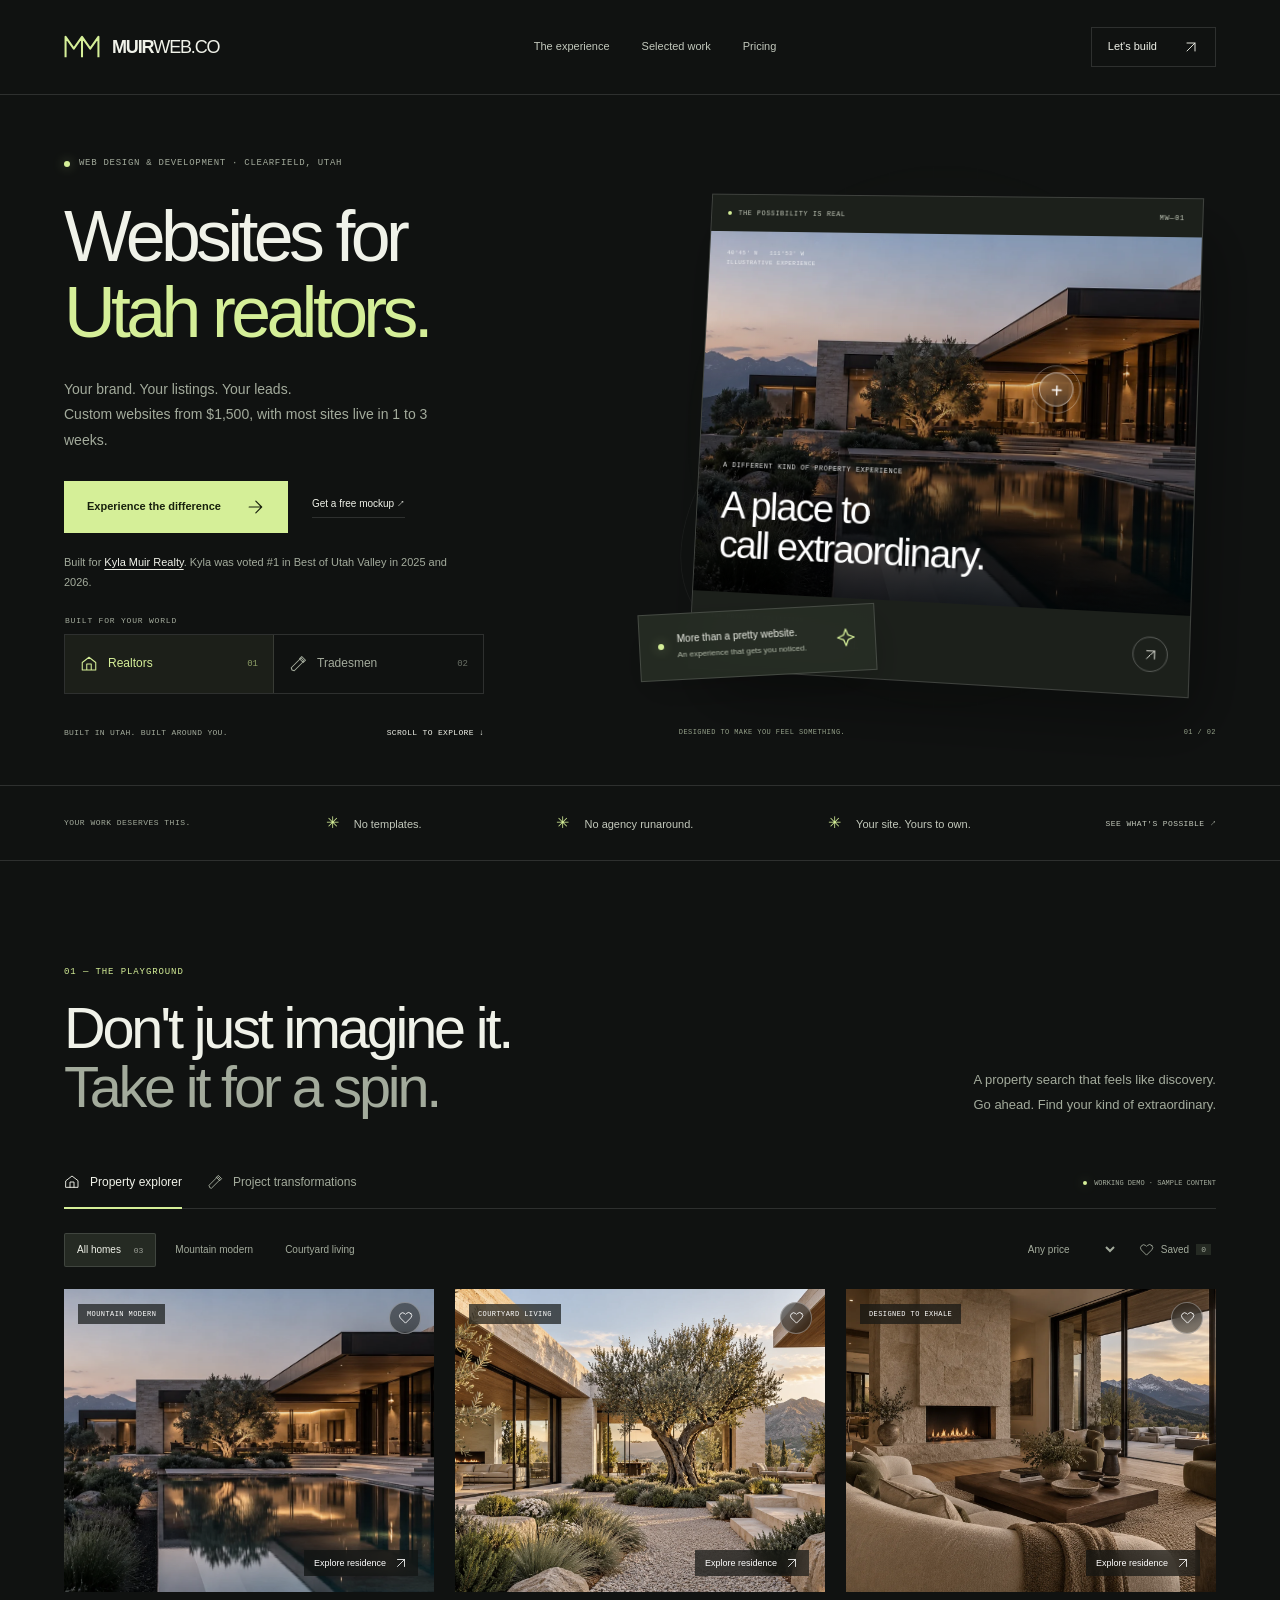
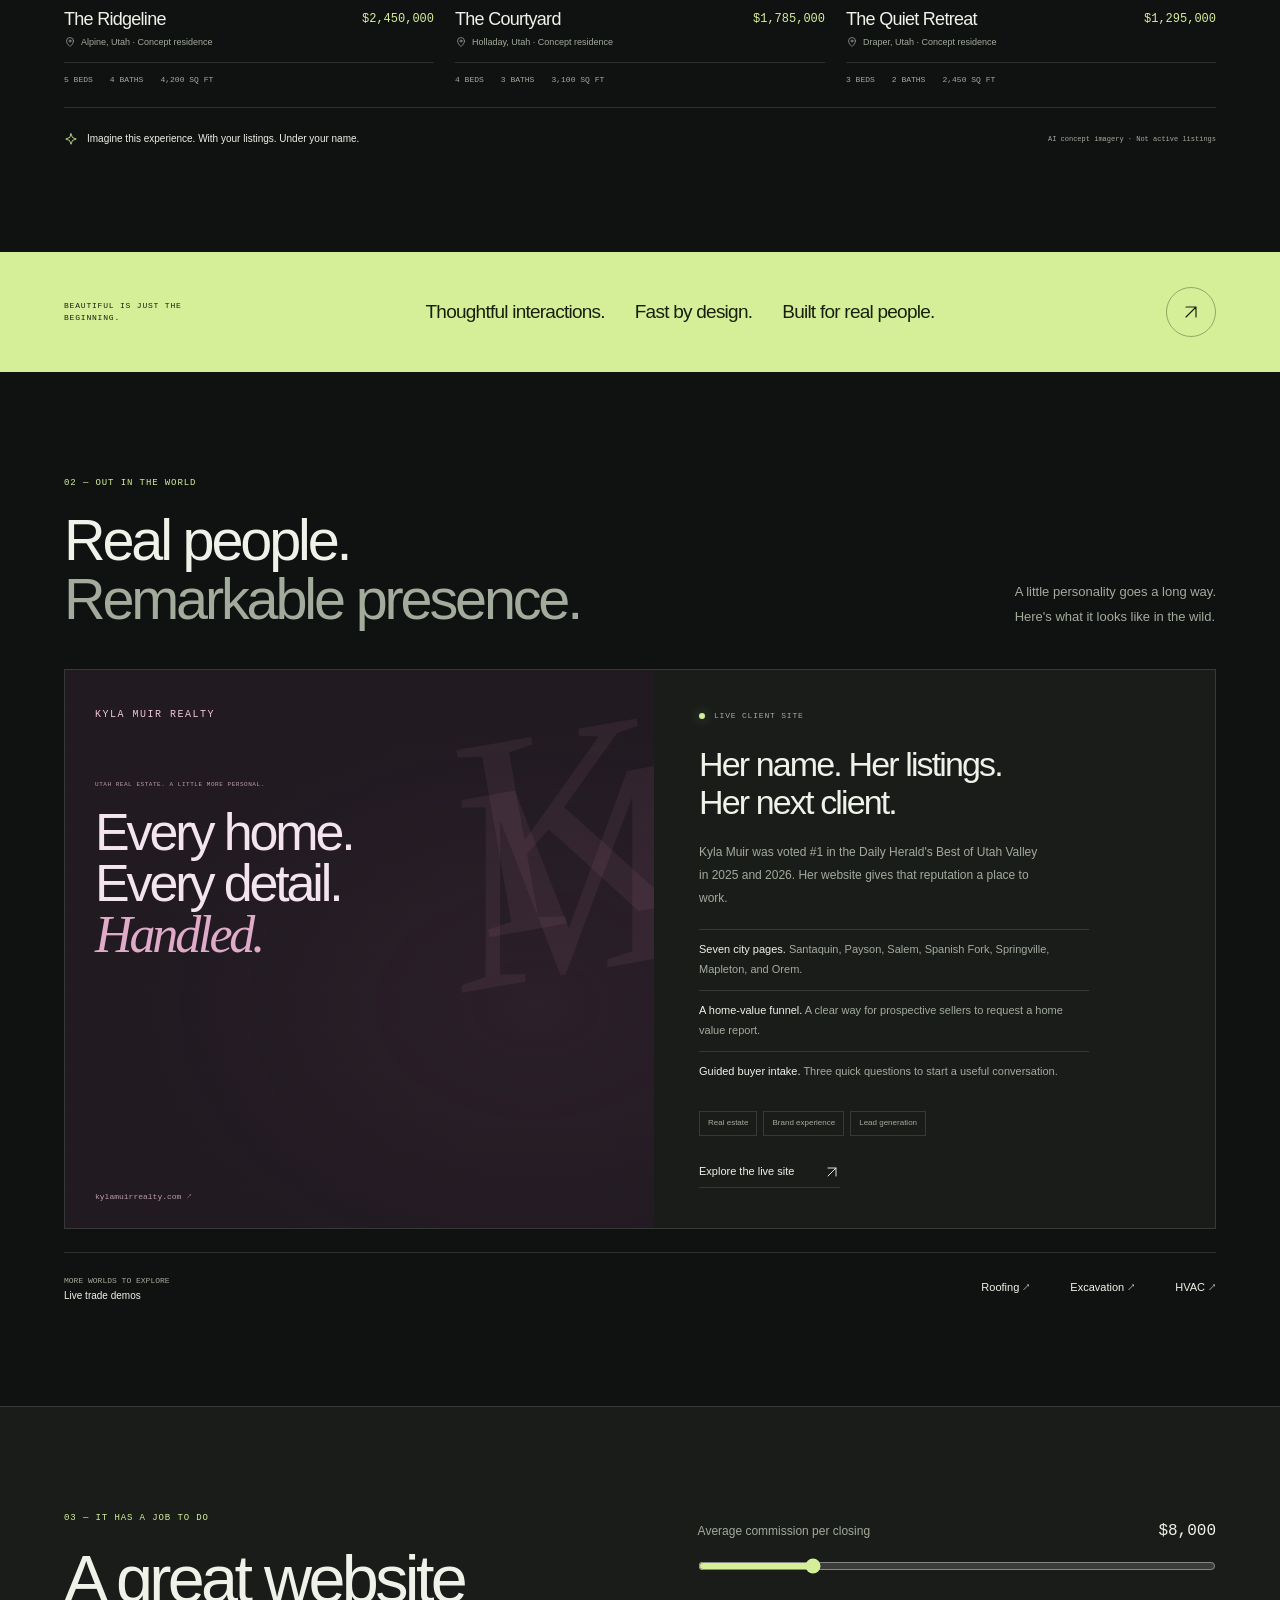
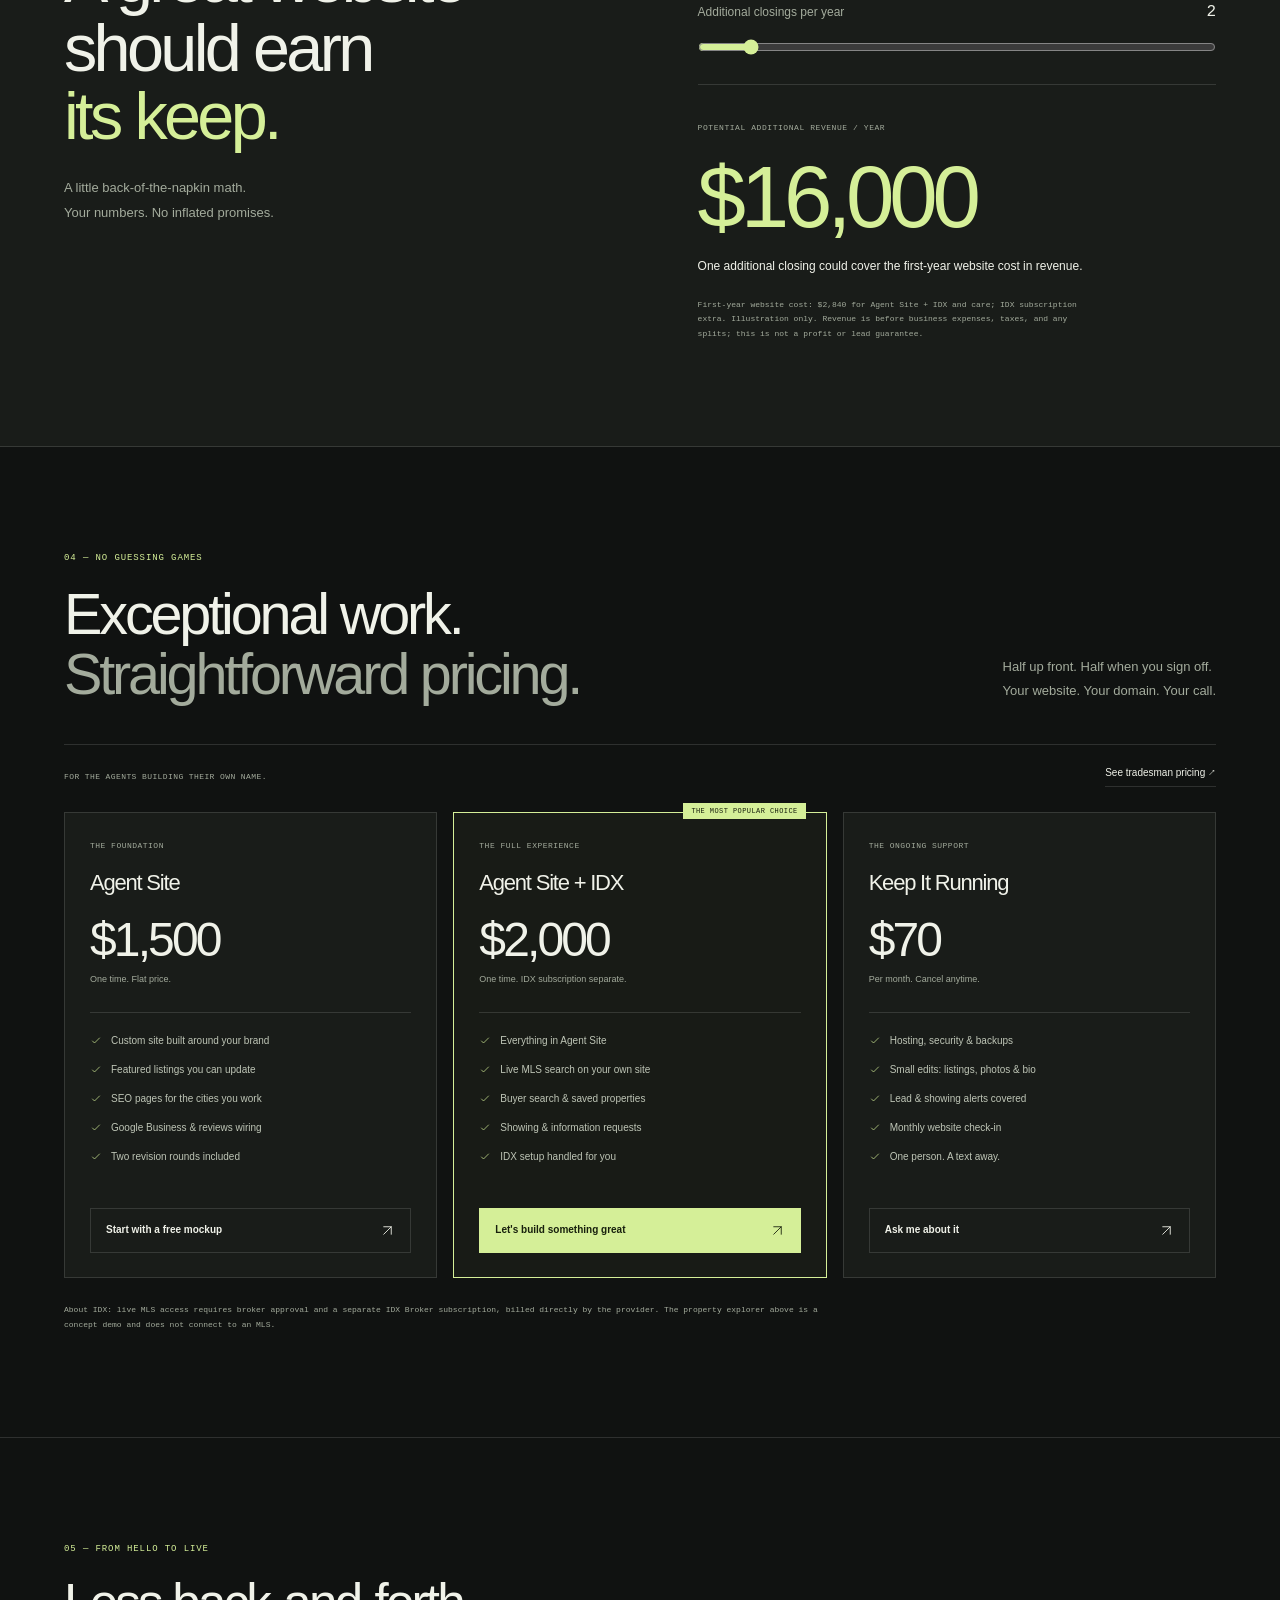
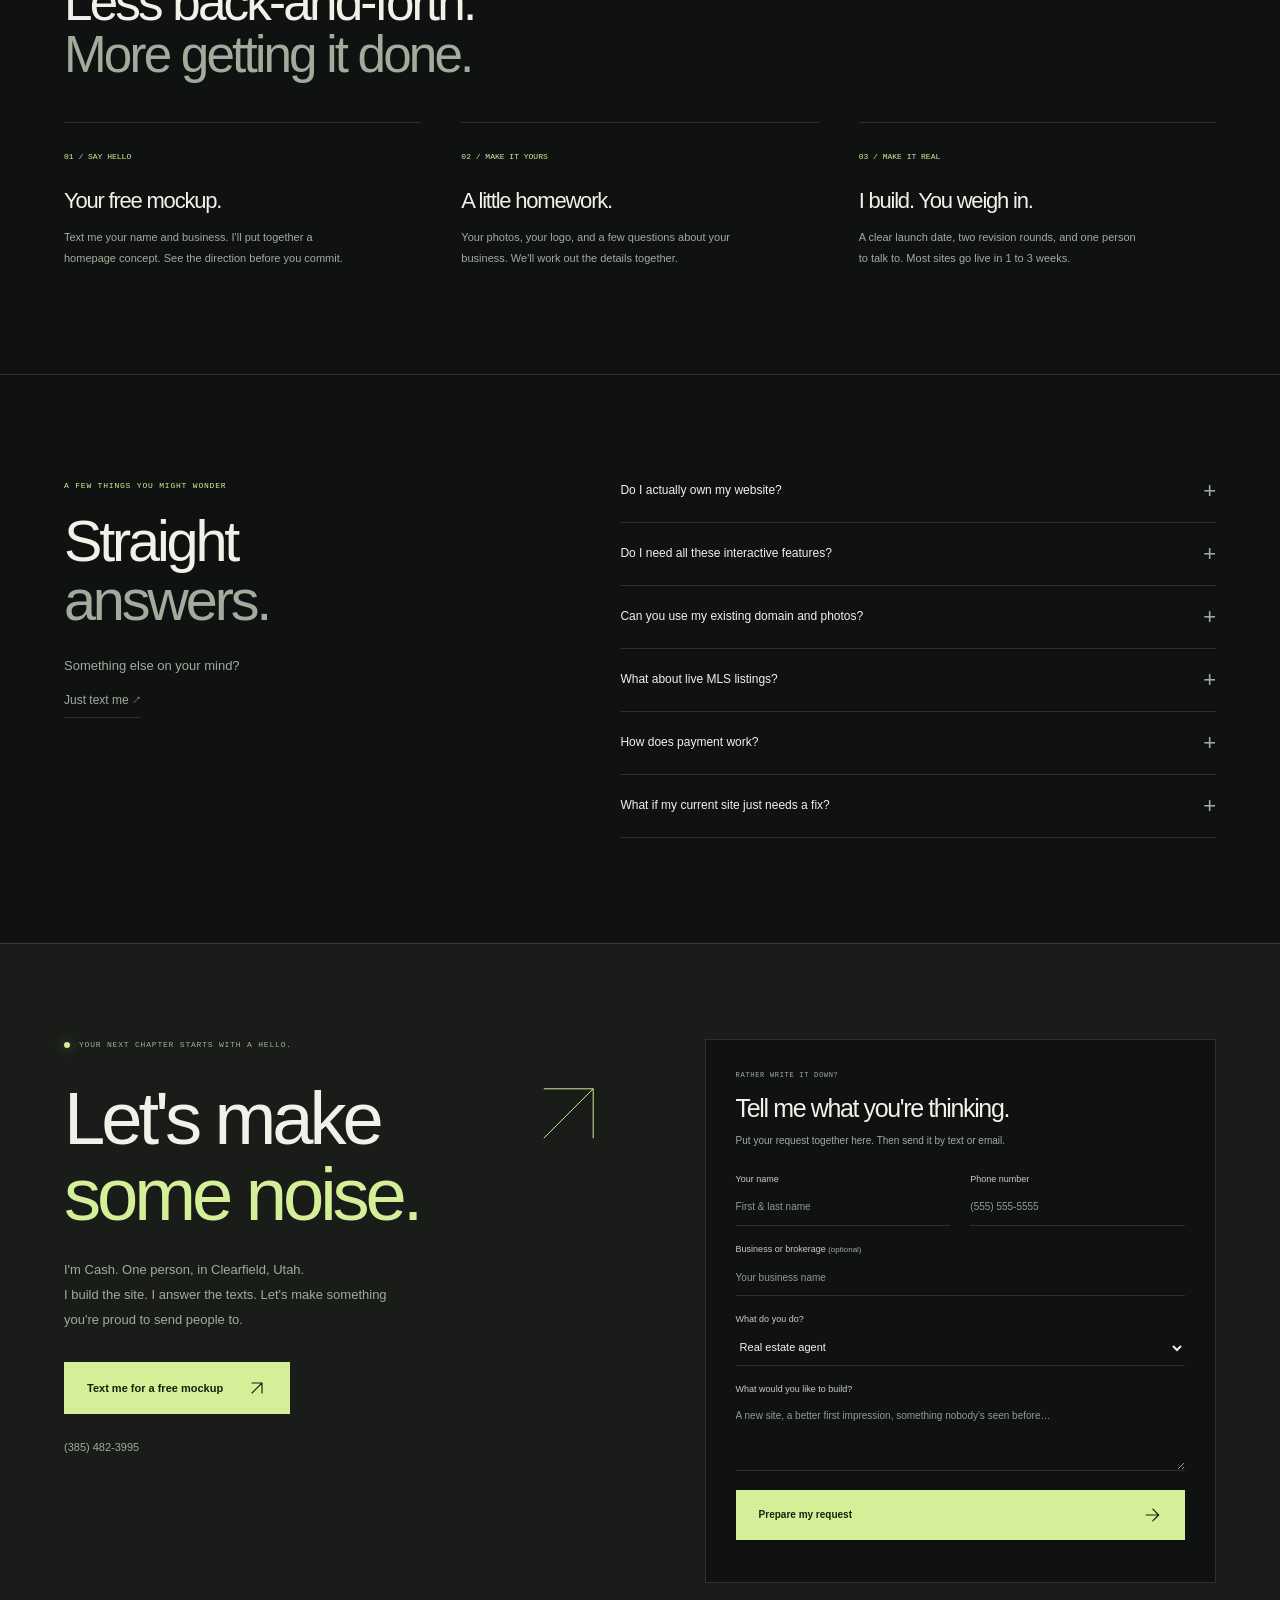
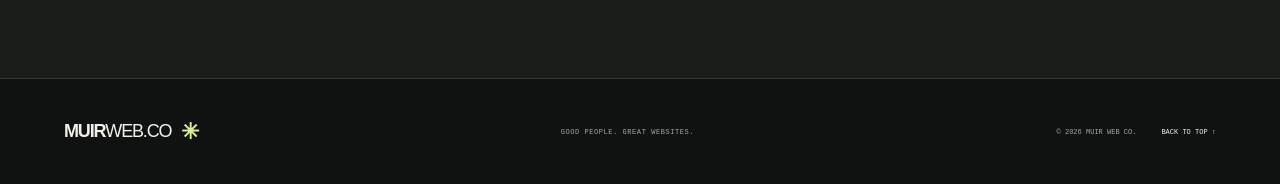
==== commit 7c7c9b41: "Restore clear Utah offers, client proof, and mobile contact" ====
--- a/index.html
+++ b/index.html
@@ -3,31 +3,59 @@
 <head>
 <meta charset="utf-8"><meta name="viewport" content="width=device-width, initial-scale=1">
 <meta name="theme-color" content="#101211">
-<title>Muir Web Co. — Your craft. Next level.</title>
+<title>Muir Web Co. | Websites for Utah Realtors &amp; Contractors</title>
 <meta name="description" content="Exceptional websites for realtors and tradesmen. Interactive property experiences, project transformations, and clear pricing. Built by Cash Muir in Utah.">
 <link rel="canonical" href="https://muirwebco.com/">
-<meta property="og:title" content="Muir Web Co. — Your craft. Next level."><meta property="og:description" content="Independent digital studio. Exceptional websites for realtors and tradesmen. Built in Utah, built around you."><meta property="og:type" content="website"><meta property="og:url" content="https://muirwebco.com/"><meta property="og:image" content="https://muirwebco.com/og.png"><meta name="twitter:card" content="summary_large_image">
+<meta property="og:title" content="Muir Web Co. | Websites for Utah Realtors &amp; Contractors"><meta property="og:description" content="Independent digital studio. Exceptional websites for realtors and tradesmen. Built in Utah, built around you."><meta property="og:type" content="website"><meta property="og:url" content="https://muirwebco.com/"><meta property="og:image" content="https://muirwebco.com/og.png"><meta name="twitter:card" content="summary_large_image">
 <link rel="icon" href="data:image/svg+xml,%3Csvg xmlns='http://www.w3.org/2000/svg' viewBox='0 0 64 64'%3E%3Crect width='64' height='64' rx='14' fill='%23101211'/%3E%3Cpath d='M12 44V20l10 13 10-13v24m0-24 10 13 10-13v24' fill='none' stroke='%23d5ef98' stroke-width='4'/%3E%3C/svg%3E">
 <link rel="stylesheet" href="/styles.css">
 <script>try{var q=new URLSearchParams(location.search).get('for'),p=location.pathname.replace(/\/$/,'');document.documentElement.dataset.mode=q==='contractors'||q==='trades'||p==='/contractors'?'trade':q==='realtors'||q==='agents'||p==='/realtors'?'agent':localStorage.getItem('mwc-mode')==='trade'?'trade':'agent';}catch(e){}</script>
+<script type="application/ld+json" id="businessData">
+{
+  "@context": "https://schema.org",
+  "@type": "ProfessionalService",
+  "@id": "https://muirwebco.com/#business",
+  "name": "Muir Web Co.",
+  "url": "https://muirwebco.com/",
+  "telephone": "+1-385-482-3995",
+  "description": "Custom websites for Utah real estate agents and contractors. Built by Cash Muir in Clearfield, Utah.",
+  "areaServed": {
+    "@type": "State",
+    "name": "Utah"
+  },
+  "address": {
+    "@type": "PostalAddress",
+    "addressLocality": "Clearfield",
+    "addressRegion": "UT",
+    "addressCountry": "US"
+  },
+  "founder": {
+    "@type": "Person",
+    "name": "Cash Muir"
+  },
+  "priceRange": "$$"
+}
+</script>
 <script src="/app.js" defer></script>
 </head>
 <body>
 <a class="skip-link" href="#main">Skip to content</a>
 <svg class="icon-library" xmlns="http://www.w3.org/2000/svg" aria-hidden="true">
-<symbol id="arrow" viewBox="0 0 24 24"><path d="M5 12h14M13 5l7 7-7 7"/></symbol><symbol id="diagonal" viewBox="0 0 24 24"><path d="M6 18 18 6M6 6h12v12"/></symbol><symbol id="home" viewBox="0 0 24 24"><path d="m3 10 9-7 9 7v10H3zM9 20v-8h6v8"/></symbol><symbol id="tool" viewBox="0 0 24 24"><path d="m14 5 5 5M4 20l-1-3L16 4l4 4L7 21zM14 5l3-3 5 5-3 3"/></symbol><symbol id="heart" viewBox="0 0 24 24"><path d="M20.5 5.5a5 5 0 0 0-7 0L12 7l-1.5-1.5a5 5 0 0 0-7 7L12 21l8.5-8.5a5 5 0 0 0 0-7Z"/></symbol><symbol id="pin" viewBox="0 0 24 24"><path d="M19 10c0 6-7 11-7 11S5 16 5 10a7 7 0 1 1 14 0Z"/><circle cx="12" cy="10" r="2"/></symbol><symbol id="check" viewBox="0 0 24 24"><path d="m5 12 4 4L19 6"/></symbol><symbol id="spark" viewBox="0 0 24 24"><path d="m12 3 2.5 6.5L21 12l-6.5 2.5L12 21l-2.5-6.5L3 12l6.5-2.5Z"/></symbol><symbol id="close" viewBox="0 0 24 24"><path d="m6 6 12 12M6 18 18 6"/></symbol>
+<symbol id="arrow" viewBox="0 0 24 24"><path d="M5 12h14M13 5l7 7-7 7"/></symbol><symbol id="diagonal" viewBox="0 0 24 24"><path d="M6 18 18 6M6 6h12v12"/></symbol><symbol id="home" viewBox="0 0 24 24"><path d="m3 10 9-7 9 7v10H3zM9 20v-8h6v8"/></symbol><symbol id="tool" viewBox="0 0 24 24"><path d="m14 5 5 5M4 20l-1-3L16 4l4 4L7 21zM14 5l3-3 5 5-3 3"/></symbol><symbol id="heart" viewBox="0 0 24 24"><path d="M20.5 5.5a5 5 0 0 0-7 0L12 7l-1.5-1.5a5 5 0 0 0-7 7L12 21l8.5-8.5a5 5 0 0 0 0-7Z"/></symbol><symbol id="pin" viewBox="0 0 24 24"><path d="M19 10c0 6-7 11-7 11S5 16 5 10a7 7 0 1 1 14 0Z"/><circle cx="12" cy="10" r="2"/></symbol><symbol id="check" viewBox="0 0 24 24"><path d="m5 12 4 4L19 6"/></symbol><symbol id="spark" viewBox="0 0 24 24"><path d="m12 3 2.5 6.5L21 12l-6.5 2.5L12 21l-2.5-6.5L3 12l6.5-2.5Z"/></symbol><symbol id="phone" viewBox="0 0 24 24"><path d="M6 3H3v3c0 8.3 6.7 15 15 15h3v-3l-5-2-2 2a14 14 0 0 1-8-8l2-2-2-5Z"/></symbol><symbol id="message" viewBox="0 0 24 24"><path d="M21 4H3v13h5l4 4v-4h9Z"/><path d="M7 8h10M7 12h6"/></symbol><symbol id="close" viewBox="0 0 24 24"><path d="m6 6 12 12M6 18 18 6"/></symbol>
 </svg>
 <header class="site-header">
 <a class="brand" href="#" aria-label="Muir Web Co. home"><svg viewBox="0 0 46 32" aria-hidden="true"><path d="M2 29V3l10.5 15L23 3v26M23 3l10.5 15L44 3v26"/></svg><span>MUIR<span class="brand-light">WEB.CO</span></span></a>
 <nav aria-label="Main navigation"><a href="#experience">The experience</a><a href="#work">Selected work</a><a href="#pricing">Pricing</a></nav>
 <a class="header-cta" href="#contact">Let's build <svg class="icon"><use href="#diagonal"/></svg></a>
+<a class="header-call" href="tel:+13854823995" aria-label="Call Cash at 385-482-3995"><svg class="icon"><use href="#phone"/></svg> Call Cash</a>
 </header>
 <main id="main">
 <section class="hero wrap" aria-labelledby="hero-title">
-<div class="hero-copy"><p class="eyebrow"><span class="status-dot"></span> INDEPENDENT STUDIO. UNLIMITED POTENTIAL.</p>
-<h1 id="hero-title">Your craft.<br><span>Next level.</span><span class="title-arrow">↗</span></h1>
-<p class="hero-description" data-copy="hero">You make a living helping people find their place.<br>Let's make your website a place they remember.</p>
+<div class="hero-copy"><p class="eyebrow"><span class="status-dot"></span><span data-copy="heroEyebrow">WEB DESIGN &amp; DEVELOPMENT · CLEARFIELD, UTAH</span></p>
+<h1 id="hero-title" data-copy="headline">Websites for<br><span>Utah realtors.</span></h1>
+<p class="hero-description" data-copy="hero">Your brand. Your listings. Your leads.<br>Custom websites from $1,500, with most sites live in 1 to 3 weeks.</p>
 <div class="hero-actions"><a class="button button-accent" href="#experience">Experience the difference <svg class="icon"><use href="#arrow"/></svg></a><a class="text-link" href="#contact">Get a free mockup ↗</a></div>
+<p class="hero-proof" data-copy="heroProof">Built for <a href="https://kylamuirrealty.com" target="_blank" rel="noopener">Kyla Muir Realty</a>. Kyla was voted #1 in Best of Utah Valley in 2025 and 2026.</p>
 <div class="audience-picker" role="group" aria-label="Choose your industry"><span class="picker-caption">BUILT FOR YOUR WORLD</span><button type="button" data-set-mode="agent" aria-pressed="true"><svg class="icon"><use href="#home"/></svg> Realtors <span>01</span></button><button type="button" data-set-mode="trade" aria-pressed="false"><svg class="icon"><use href="#tool"/></svg> Tradesmen <span>02</span></button></div>
 <div class="hero-footnote"><span>BUILT IN UTAH. BUILT AROUND YOU.</span><a href="#experience">SCROLL TO EXPLORE ↓</a></div></div>
 <div class="hero-stage" id="heroStage"><div class="stage-grid" aria-hidden="true"></div><div class="scene-orbit" aria-hidden="true"></div>
@@ -43,17 +71,18 @@
 </section>
 <div class="capability-band"><div class="wrap capability-inner"><p class="eyebrow">BEAUTIFUL IS JUST THE BEGINNING.</p><div><span>Thoughtful interactions.</span><span>Fast by design.</span><span>Built for real people.</span></div><a class="round-button" href="#contact" aria-label="Discuss your website"><svg class="icon"><use href="#diagonal"/></svg></a></div></div>
 
-<section class="section wrap" id="work" aria-labelledby="work-title"><div class="section-heading"><div><p class="eyebrow section-number">02 — OUT IN THE WORLD</p><h2 id="work-title">Real people.<br><span>Remarkable presence.</span></h2></div><p class="section-intro">A little personality goes a long way.<br>Here's what it looks like in the wild.</p></div><a class="case-study" href="https://kylamuirrealty.com" target="_blank" rel="noopener"><div class="case-art"><span class="case-site-label">KYLA MUIR REALTY</span><div class="case-rose" aria-hidden="true">K<span>M</span></div><div class="case-art-copy"><span>UTAH REAL ESTATE. A LITTLE MORE PERSONAL.</span><strong>Every home.<br>Every detail.<br><em>Handled.</em></strong></div><span class="case-domain">kylamuirrealty.com ↗</span></div><div class="case-info"><p class="eyebrow"><span class="status-dot"></span> LIVE CLIENT SITE</p><h3>A brand as memorable<br>as the person behind it.</h3><p>Kyla Muir Realty. A distinct personality, a real connection to Utah, and a website that brings it all together.</p><div class="case-tags"><span>Real estate</span><span>Brand experience</span><span>Lead generation</span></div><span class="case-link">Explore the live site <svg class="icon"><use href="#diagonal"/></svg></span></div></a><div class="demo-links"><p>MORE WORLDS TO EXPLORE <span>Live trade demos</span></p><a href="https://roofing-demo-gamma.vercel.app/" target="_blank" rel="noopener">Roofing ↗</a><a href="https://excavation-demo.vercel.app/" target="_blank" rel="noopener">Excavation ↗</a><a href="https://hvac-demo-beige.vercel.app/" target="_blank" rel="noopener">HVAC ↗</a></div></section>
+<section class="section wrap" id="work" aria-labelledby="work-title"><div class="section-heading"><div><p class="eyebrow section-number">02 — OUT IN THE WORLD</p><h2 id="work-title">Real people.<br><span>Remarkable presence.</span></h2></div><p class="section-intro">A little personality goes a long way.<br>Here's what it looks like in the wild.</p></div><a class="case-study" href="https://kylamuirrealty.com" target="_blank" rel="noopener"><div class="case-art"><span class="case-site-label">KYLA MUIR REALTY</span><div class="case-rose" aria-hidden="true">K<span>M</span></div><div class="case-art-copy"><span>UTAH REAL ESTATE. A LITTLE MORE PERSONAL.</span><strong>Every home.<br>Every detail.<br><em>Handled.</em></strong></div><span class="case-domain">kylamuirrealty.com ↗</span></div><div class="case-info"><p class="eyebrow"><span class="status-dot"></span> LIVE CLIENT SITE</p><h3>Her name. Her listings.<br>Her next client.</h3><p>Kyla Muir was voted #1 in the Daily Herald's Best of Utah Valley in 2025 and 2026. Her website gives that reputation a place to work.</p><ul class="case-facts"><li><strong>Seven city pages.</strong> Santaquin, Payson, Salem, Spanish Fork, Springville, Mapleton, and Orem.</li><li><strong>A home-value funnel.</strong> A clear way for prospective sellers to request a home value report.</li><li><strong>Guided buyer intake.</strong> Three quick questions to start a useful conversation.</li></ul><div class="case-tags"><span>Real estate</span><span>Brand experience</span><span>Lead generation</span></div><span class="case-link">Explore the live site <svg class="icon"><use href="#diagonal"/></svg></span></div></a><div class="demo-links"><p>MORE WORLDS TO EXPLORE <span>Live trade demos</span></p><a href="https://roofing-demo-gamma.vercel.app/" target="_blank" rel="noopener">Roofing ↗</a><a href="https://excavation-demo.vercel.app/" target="_blank" rel="noopener">Excavation ↗</a><a href="https://hvac-demo-beige.vercel.app/" target="_blank" rel="noopener">HVAC ↗</a></div></section>
 
 <section class="section calculator-section" id="math"><div class="wrap calculator-layout"><div><p class="eyebrow section-number">03 — IT HAS A JOB TO DO</p><h2>A great website<br>should earn<br><span>its keep.</span></h2><p class="section-intro">A little back-of-the-napkin math.<br>Your numbers. No inflated promises.</p></div><div class="calculator-panel"><div class="calc-input"><label for="calcVal" id="calcValLabel">Average commission per closing</label><output for="calcVal" id="calcValOut">$8,000</output><input type="range" id="calcVal" min="2000" max="30000" step="500" value="8000"></div><div class="calc-input"><label for="calcNum" id="calcNumLabel">Additional closings per year</label><output for="calcNum" id="calcNumOut">2</output><input type="range" id="calcNum" min="1" max="12" value="2"></div><div class="calc-result"><span>POTENTIAL ADDITIONAL REVENUE / YEAR</span><strong id="calcBig">$16,000</strong><p id="calcLine"></p></div><p class="calc-fine" id="calcFine"></p></div></div></section>
 
 <section class="section wrap" id="pricing" aria-labelledby="pricing-title"><div class="section-heading"><div><p class="eyebrow section-number">04 — NO GUESSING GAMES</p><h2 id="pricing-title">Exceptional work.<br><span>Straightforward pricing.</span></h2></div><p class="section-intro">Half up front. Half when you sign off.<br>Your website. Your domain. Your call.</p></div><div class="pricing-context"><span data-copy="pricingFor">FOR THE AGENTS BUILDING THEIR OWN NAME.</span><button class="text-link" id="pricingSwitch" type="button">See tradesman pricing ↗</button></div><div class="pricing-grid" id="pricingGrid"></div><p class="pricing-footnote" id="pricingFootnote"></p></section>
 <section class="section wrap process-section"><p class="eyebrow section-number">05 — FROM HELLO TO LIVE</p><h2>Less back-and-forth.<br><span>More getting it done.</span></h2><ol class="process-grid"><li><span>01 / SAY HELLO</span><h3>Your free mockup.</h3><p>Text me your name and business. I'll put together a homepage concept. See the direction before you commit.</p></li><li><span>02 / MAKE IT YOURS</span><h3>A little homework.</h3><p>Your photos, your logo, and a few questions about your business. We'll work out the details together.</p></li><li><span>03 / MAKE IT REAL</span><h3>I build. You weigh in.</h3><p>A clear launch date, two revision rounds, and one person to talk to. Most sites go live in 1 to 3 weeks.</p></li></ol></section>
-<section class="section wrap faq-section" id="faq"><div><p class="eyebrow section-number">A FEW THINGS YOU MIGHT WONDER</p><h2>Straight<br><span>answers.</span></h2><p class="section-intro">Something else on your mind?<br><a class="text-link" href="sms:+13854823995" data-sms="Hey Cash, I have a question about a website.">Just text me ↗</a></p></div><div class="faq-list"><details><summary>Do I actually own my website?<span>+</span></summary><p>Yes. Your domain, your website. If we ever part ways, I hand it over. You aren't renting your business's identity from me.</p></details><details><summary>Do I need all these interactive features?<span>+</span></summary><p>Only the ones that help your customers. These demos show what's possible. We'll choose the right experience for your business, your content, and your budget.</p></details><details><summary>Can you use my existing domain and photos?<span>+</span></summary><p>Absolutely. We can keep your domain, build around your own photos and brand, and work out what additional material would make the biggest difference.</p></details><details><summary><span id="industryQuestion">What about live MLS listings?</span><span>+</span></summary><p id="industryAnswer">The property explorer above uses illustrative content. For live MLS search, the IDX package needs your broker's approval and an IDX Broker subscription, billed separately.</p></details><details><summary>How does payment work?<span>+</span></summary><p>Half up front, half when you sign off. Ongoing care is month to month, and you can cancel anytime. I'll explain any third-party costs before we start.</p></details><details><summary>What if my current site just needs a fix?<span>+</span></summary><p>Tell me what's wrong. Sometimes a repair makes more sense than a rebuild. I'll tell you which.</p></details></div></section>
+<section class="section wrap faq-section" id="faq"><div><p class="eyebrow section-number">A FEW THINGS YOU MIGHT WONDER</p><h2>Straight<br><span>answers.</span></h2><p class="section-intro">Something else on your mind?<br><a class="text-link" href="sms:+13854823995">Just text me ↗</a></p></div><div class="faq-list"><details><summary>Do I actually own my website?<span>+</span></summary><p>Yes. Your domain, your website. If we ever part ways, I hand it over. You aren't renting your business's identity from me.</p></details><details><summary>Do I need all these interactive features?<span>+</span></summary><p>Only the ones that help your customers. These demos show what's possible. We'll choose the right experience for your business, your content, and your budget.</p></details><details><summary>Can you use my existing domain and photos?<span>+</span></summary><p>Absolutely. We can keep your domain, build around your own photos and brand, and work out what additional material would make the biggest difference.</p></details><details><summary><span id="industryQuestion">What about live MLS listings?</span><span>+</span></summary><p id="industryAnswer">The property explorer above uses illustrative content. For live MLS search, the IDX package needs your broker's approval and an IDX Broker subscription, billed separately.</p></details><details><summary>How does payment work?<span>+</span></summary><p>Half up front, half when you sign off. Ongoing care is month to month, and you can cancel anytime. I'll explain any third-party costs before we start.</p></details><details><summary>What if my current site just needs a fix?<span>+</span></summary><p>Tell me what's wrong. Sometimes a repair makes more sense than a rebuild. I'll tell you which.</p></details></div></section>
 
-<section class="contact-section" id="contact"><div class="wrap contact-layout"><div class="contact-copy"><p class="eyebrow"><span class="status-dot"></span> YOUR NEXT CHAPTER STARTS WITH A HELLO.</p><h2>Let's make<br><span>some noise.</span><svg viewBox="0 0 100 100" aria-hidden="true"><path d="M12 88 88 12M12 12h76v76"/></svg></h2><p>I'm Cash. One person, in Clearfield, Utah.<br>I build the site. I answer the texts. Let's make something you're proud to send people to.</p><a class="button button-accent" href="sms:+13854823995" data-sms="Hey Cash, I'd like a free homepage mockup.">Text me for a free mockup <svg class="icon"><use href="#diagonal"/></svg></a><div class="contact-direct"><a href="tel:+13854823995">(385) 482-3995</a><a href="mailto:hello@muirwebco.com">hello@muirwebco.com</a></div></div><form class="request-form" id="leadForm" novalidate><p class="eyebrow">RATHER WRITE IT DOWN?</p><h3>Tell me what you're thinking.</h3><p class="form-intro">Put your request together here. Then send it by text or email.</p><div class="form-row"><label>Your name<input name="name" id="f-name" autocomplete="name" required maxlength="100" placeholder="First & last name"></label><label>Phone number<input name="phone" id="f-phone" type="tel" autocomplete="tel" required maxlength="30" placeholder="(555) 555-5555"></label></div><label>Business or brokerage <span>(optional)</span><input name="company" id="f-company" autocomplete="organization" maxlength="150" placeholder="Your business name"></label><label>What do you do?<select name="trade" id="f-trade"><option>Real estate agent</option><option>Roofing</option><option>HVAC</option><option>Excavation</option><option>Concrete</option><option>Plumbing</option><option>Electrical</option><option>Landscaping</option><option>Other trade</option></select></label><label>What would you like to build?<textarea name="message" id="f-msg" rows="3" maxlength="2000" placeholder="A new site, a better first impression, something nobody's seen before…"></textarea></label><div class="honeypot" aria-hidden="true"><label>Leave this empty<input name="website" tabindex="-1" autocomplete="off"></label></div><button class="button button-accent" type="submit">Prepare my request <svg class="icon"><use href="#arrow"/></svg></button><p class="form-status" id="formStatus" role="status"></p><div id="requestHandoff" class="request-handoff" hidden><p>Your request is ready. Choose how to send it:</p><a id="requestSms" class="button button-outline" href="sms:+13854823995">Open texts ↗</a><a id="requestEmail" class="button button-outline" href="mailto:hello@muirwebco.com">Open email ↗</a><small>Your app opens with the details filled in. Hit send there to deliver your request.</small></div></form></div></section>
+<section class="contact-section" id="contact"><div class="wrap contact-layout"><div class="contact-copy"><p class="eyebrow"><span class="status-dot"></span> YOUR NEXT CHAPTER STARTS WITH A HELLO.</p><h2>Let's make<br><span>some noise.</span><svg viewBox="0 0 100 100" aria-hidden="true"><path d="M12 88 88 12M12 12h76v76"/></svg></h2><p>I'm Cash. One person, in Clearfield, Utah.<br>I build the site. I answer the texts. Let's make something you're proud to send people to.</p><a class="button button-accent" href="sms:+13854823995">Text me for a free mockup <svg class="icon"><use href="#diagonal"/></svg></a><div class="contact-direct"><a href="tel:+13854823995">(385) 482-3995</a><a data-business-email hidden></a></div></div><form class="request-form" id="leadForm" novalidate><p class="eyebrow">RATHER WRITE IT DOWN?</p><h3>Tell me what you're thinking.</h3><p class="form-intro">Put your request together here. Then send it by text or email.</p><div class="form-row"><label>Your name<input name="name" id="f-name" autocomplete="name" required maxlength="100" placeholder="First & last name"></label><label>Phone number<input name="phone" id="f-phone" type="tel" autocomplete="tel" required maxlength="30" placeholder="(555) 555-5555"></label></div><label>Business or brokerage <span>(optional)</span><input name="company" id="f-company" autocomplete="organization" maxlength="150" placeholder="Your business name"></label><label>What do you do?<select name="trade" id="f-trade"><option>Real estate agent</option><option>Roofing</option><option>HVAC</option><option>Excavation</option><option>Concrete</option><option>Plumbing</option><option>Electrical</option><option>Landscaping</option><option>Other trade</option></select></label><label>What would you like to build?<textarea name="message" id="f-msg" rows="3" maxlength="2000" placeholder="A new site, a better first impression, something nobody's seen before…"></textarea></label><div class="honeypot" aria-hidden="true"><label>Leave this empty<input name="website" tabindex="-1" autocomplete="off"></label></div><button class="button button-accent" type="submit">Prepare my request <svg class="icon"><use href="#arrow"/></svg></button><p class="form-status" id="formStatus" role="status"></p><div id="requestHandoff" class="request-handoff" hidden><label for="preparedRequest">Your request<textarea id="preparedRequest" rows="5" readonly></textarea></label><button id="copyRequest" class="button button-outline" type="button">Copy request</button><a id="requestSms" class="button button-outline" href="sms:+13854823995">Open texts ↗</a><a id="requestEmail" class="button button-outline" hidden>Open email ↗</a><small>Copy your request, open texts, and paste it into your message. Text links open a blank conversation; nothing is sent automatically.</small></div></form></div></section>
 </main>
 <footer class="site-footer wrap"><a class="brand" href="#" aria-label="Muir Web Co. home">MUIR<span class="brand-light">WEB.CO</span><span class="footer-star">✳</span></a><span>GOOD PEOPLE. GREAT WEBSITES.</span><div><span>© <span id="year">2026</span> MUIR WEB CO.</span><a href="#">BACK TO TOP ↑</a></div></footer>
+<nav class="mobile-contact" aria-label="Call or text Cash"><a class="button button-accent" href="tel:+13854823995"><svg class="icon"><use href="#phone"/></svg>Call Cash</a><a class="button button-outline" href="sms:+13854823995"><svg class="icon"><use href="#message"/></svg>Text Cash</a></nav>
 <div class="toast" id="toast" role="status"></div>
 <dialog id="propertyDialog" class="property-dialog" aria-labelledby="dialogTitle"><div class="dialog-shell"><button class="round-button dialog-close" id="dialogClose" type="button" aria-label="Close property details"><svg class="icon"><use href="#close"/></svg></button><div class="dialog-photo"><img id="dialogImage" src="/assets/hero-home.webp" alt="" width="1536" height="1024"><span class="dialog-demo">ILLUSTRATIVE PROPERTY · NOT AN ACTIVE LISTING</span><div class="gallery-controls"><button class="round-button" type="button" id="galleryPrev" aria-label="Previous property image">←</button><span id="galleryCount" aria-live="polite">1 / 2</span><button class="round-button" type="button" id="galleryNext" aria-label="Next property image">→</button></div></div><div class="dialog-info"><p class="eyebrow" id="dialogLocation"></p><div class="dialog-heading"><h2 id="dialogTitle"></h2><button class="round-button" id="dialogSave" type="button" aria-label="Save property" aria-pressed="false"><svg class="icon"><use href="#heart"/></svg></button></div><p class="dialog-price" id="dialogPrice"></p><div class="dialog-facts" id="dialogFacts"></div><p id="dialogDescription"></p><div class="property-detail-tabs" role="group" aria-label="Explore property features"><button type="button" data-detail="architecture" aria-pressed="true">Architecture</button><button type="button" data-detail="living" aria-pressed="false">The feeling</button><button type="button" data-detail="outside" aria-pressed="false">Outdoors</button></div><p class="feature-detail" id="featureDetail"></p><a class="button button-accent" href="#contact" id="dialogCta">I want this experience on my site ↗</a><p class="dialog-disclaimer">Concept imagery and sample details demonstrate a website experience. This is not a property advertisement.</p></div></div></dialog>
 <noscript><p class="noscript">Enable JavaScript to explore the interactive showcases. You can always text Cash at <a href="sms:+13854823995">(385) 482-3995</a>.</p></noscript>
--- a/styles.css
+++ b/styles.css
@@ -9,8 +9,16 @@
 body{font:15px/1.6 Arial,Helvetica,MWCSymbols,sans-serif;color:var(--ink);background:var(--bg);transition:background .4s}body:has(dialog[open]){overflow:hidden}::selection{background:var(--accent);color:var(--accent-ink)}:focus-visible{outline:2px solid var(--accent);outline-offset:5px}h1,h2,h3{font-weight:500;line-height:1.03;letter-spacing:-.055em}h2{font-size:clamp(37px,4.5vw,68px)}h2>span{color:var(--muted)}h3{font-size:26px}p{color:var(--muted)}a,button{touch-action:manipulation}.wrap{max-width:1600px;width:100%;margin-inline:auto;padding-inline:var(--gutter)}.section{padding-block:105px}.eyebrow{font:10px/1.5 var(--mono);letter-spacing:.1em;color:var(--muted);display:flex;align-items:center;gap:9px}.icon{width:20px;height:20px;fill:none;stroke:currentColor;stroke-width:1.4;stroke-linecap:round;stroke-linejoin:round;flex-shrink:0}.icon-library{position:absolute;width:0;height:0;overflow:hidden}.sr-only{position:absolute;width:1px;height:1px;overflow:hidden;clip:rect(0,0,0,0);white-space:nowrap}.status-dot{width:6px;height:6px;border-radius:50%;flex-shrink:0;background:var(--accent);box-shadow:0 0 12px color-mix(in srgb,var(--accent),transparent 55%)}.skip-link{position:fixed;left:20px;top:-80px;z-index:100;background:var(--accent);color:var(--accent-ink);padding:12px 20px}.skip-link:focus{top:15px}.button{display:inline-flex;justify-content:space-between;align-items:center;gap:24px;min-height:52px;padding:14px 22px;font-size:12px;font-weight:600;border:1px solid transparent;transition:background .2s,transform .2s}.button:hover{transform:translateY(-2px)}.button-accent{background:var(--accent);color:var(--accent-ink)}.button-accent:hover{background:color-mix(in srgb,var(--accent),white 12%)}.button-outline{background:transparent;border-color:var(--line)}.button-outline:hover{background:var(--panel-light)}.text-link{display:inline-flex;align-items:center;font-size:12px;background:none;padding:0 0 5px;border-bottom:1px solid var(--line)}.text-link:hover{color:var(--accent);border-color:var(--accent)}.round-button{display:grid;place-items:center;background:transparent;width:43px;height:43px;flex-shrink:0;border:1px solid var(--line);border-radius:50%;transition:background .2s,color .2s}.round-button:hover{background:var(--accent);color:var(--accent-ink);border-color:var(--accent)}
 }
 @layer components {
+.header-call,.mobile-contact{display:none}
+.hero-proof{font-size:11px;line-height:1.8;margin-top:20px;max-width:410px;color:var(--muted)}
+.hero-proof a{color:var(--ink);text-decoration:underline;text-underline-offset:3px}
+.hero-proof a:hover{color:var(--accent)}
+.case-facts{list-style:none;padding:0;margin:20px 0 0;width:100%;max-width:390px}
+.case-facts li{font-size:11px;line-height:1.8;color:var(--muted);border-top:1px solid var(--line);padding-block:10px}
+.case-facts strong{font-weight:500;color:var(--ink)}
+
 .site-header{height:95px;padding-inline:var(--gutter);max-width:1600px;margin:auto;display:flex;align-items:center;justify-content:space-between;gap:24px;border-bottom:1px solid var(--line)}.brand{display:flex;align-items:center;font-size:18px;font-weight:700;letter-spacing:-.065em;white-space:nowrap}.brand-light{font-weight:400}.brand>svg{width:36px;height:26px;margin-right:12px;stroke:var(--accent);fill:none;stroke-width:2.6;stroke-linejoin:round}.site-header nav{display:flex;gap:32px;font-size:11px;color:#c2c8bc}.site-header nav a:hover{color:var(--accent)}.header-cta{display:flex;align-items:center;gap:26px;font-size:11px;border:1px solid var(--line);padding:10px 16px}.header-cta:hover{background:var(--panel-light)}.header-cta .icon{width:16px;height:16px}
-.hero{display:grid;grid-template-columns:1fr 1fr;gap:5%;padding-block:55px 48px;min-height:690px}.hero-copy{display:flex;flex-direction:column;align-items:flex-start;justify-content:center;padding-top:7px;min-width:0}.hero-copy>.eyebrow{font-size:9px;letter-spacing:.08em}.hero h1{font-size:clamp(64px,6.8vw,106px);letter-spacing:-.075em;line-height:1.02;margin-top:27px;white-space:nowrap}.hero h1>span:not(.title-arrow){color:var(--accent)}.hero .title-arrow{font-size:.43em;display:inline-block;vertical-align:top;padding-top:10px;margin-left:5px;font-weight:300}.hero-description{font-size:14px;line-height:1.85;margin-top:27px;max-width:410px}.hero-actions{display:flex;align-items:center;gap:24px;margin-top:27px;flex-wrap:wrap}.hero-actions .button{font-size:11px;gap:24px}.hero-actions .text-link{font-size:10px}.audience-picker{display:grid;grid-template-columns:1fr 1fr;width:100%;max-width:420px;margin-top:41px;border:1px solid var(--line);position:relative}.picker-caption{position:absolute;top:-19px;left:0;font:8px var(--mono);letter-spacing:.1em;color:var(--muted)}.audience-picker>button{display:flex;align-items:center;gap:10px;min-height:58px;background:none;padding:12px 15px;font-size:12px;color:var(--muted);text-align:left;transition:background .3s,color .3s}.audience-picker>button:first-of-type{border-right:1px solid var(--line)}.audience-picker>button>span{font:9px var(--mono);margin-left:auto;opacity:.6}.audience-picker>button[aria-pressed=true]{color:var(--accent);background:color-mix(in srgb,var(--accent),transparent 94%)}.audience-picker .icon{width:18px;height:18px}.hero-footnote{font:8px var(--mono);letter-spacing:.04em;display:flex;justify-content:space-between;gap:20px;color:var(--muted);margin-top:34px;width:100%;max-width:420px}.hero-footnote>a{color:var(--ink)}
+.hero{display:grid;grid-template-columns:1fr 1fr;gap:5%;padding-block:55px 48px;min-height:690px}.hero-copy{display:flex;flex-direction:column;align-items:flex-start;justify-content:center;padding-top:7px;min-width:0}.hero-copy>.eyebrow{font-size:9px;letter-spacing:.08em}.hero h1{font-size:clamp(46px,5.6vw,86px);letter-spacing:-.065em;line-height:1.06;margin-top:27px;white-space:normal}.hero h1>span:not(.title-arrow){color:var(--accent)}.hero .title-arrow{font-size:.43em;display:inline-block;vertical-align:top;padding-top:10px;margin-left:5px;font-weight:300}.hero-description{font-size:14px;line-height:1.85;margin-top:27px;max-width:410px}.hero-actions{display:flex;align-items:center;gap:24px;margin-top:27px;flex-wrap:wrap}.hero-actions .button{font-size:11px;gap:24px}.hero-actions .text-link{font-size:10px}.audience-picker{display:grid;grid-template-columns:1fr 1fr;width:100%;max-width:420px;margin-top:41px;border:1px solid var(--line);position:relative}.picker-caption{position:absolute;top:-19px;left:0;font:8px var(--mono);letter-spacing:.1em;color:var(--muted)}.audience-picker>button{display:flex;align-items:center;gap:10px;min-height:58px;background:none;padding:12px 15px;font-size:12px;color:var(--muted);text-align:left;transition:background .3s,color .3s}.audience-picker>button:first-of-type{border-right:1px solid var(--line)}.audience-picker>button>span{font:9px var(--mono);margin-left:auto;opacity:.6}.audience-picker>button[aria-pressed=true]{color:var(--accent);background:color-mix(in srgb,var(--accent),transparent 94%)}.audience-picker .icon{width:18px;height:18px}.hero-footnote{font:8px var(--mono);letter-spacing:.04em;display:flex;justify-content:space-between;gap:20px;color:var(--muted);margin-top:34px;width:100%;max-width:420px}.hero-footnote>a{color:var(--ink)}
 .hero-stage{min-height:540px;position:relative;display:flex;align-items:center;justify-content:center;perspective:1200px;padding:27px 10px 40px;isolation:isolate}.stage-grid{position:absolute;inset:0;background-image:linear-gradient(#ffffff08 1px,transparent 1px),linear-gradient(90deg,#ffffff08 1px,transparent 1px);background-size:44px 44px;mask-image:radial-gradient(ellipse at center,#000 15%,transparent 70%);z-index:-1}.hero-stage::before{content:'';position:absolute;width:90%;height:90%;background:radial-gradient(ellipse,color-mix(in srgb,var(--accent),transparent 90%),transparent 70%);filter:blur(25px);z-index:-1}.scene-card{width:100%;max-width:500px;border:1px solid #ffffff27;background:#1c201b;transform:rotateY(-7deg) rotateX(3deg) rotateZ(2deg);box-shadow:15px 30px 60px #0005;transition:transform .5s ease;will-change:transform}.scene-topline{height:38px;display:flex;align-items:center;justify-content:space-between;padding-inline:17px;font:7px var(--mono);letter-spacing:.1em;color:#c3c9ba}.scene-topline>span:first-child{display:flex;align-items:center;gap:7px}.scene-topline i{width:4px;height:4px;background:var(--accent);border-radius:50%}.scene-photo{height:370px;background:url('/assets/hero-home.webp') center/cover;position:relative;overflow:hidden}.photo-vignette{position:absolute;inset:0;background:linear-gradient(0deg,#000c,transparent 75%)}.scene-coordinate{position:absolute;top:18px;left:18px;color:#fffc;font:6px/1.7 var(--mono);letter-spacing:.08em}.scene-title{position:absolute;bottom:28px;left:25px;right:20px}.scene-title>span{font:7px var(--mono);letter-spacing:.08em;color:#ffffffe0}.scene-title>p{font-size:39px;line-height:1.02;letter-spacing:-.045em;color:white;margin-top:12px}.scene-hotspot{position:absolute;right:24%;top:37%;width:34px;height:34px;display:grid;place-items:center;background:#ffffff21;color:white;border:1px solid #ffffff80;border-radius:50%;backdrop-filter:blur(8px);z-index:1}.scene-hotspot::before{content:'';position:absolute;inset:-8px;border:1px solid #ffffff50;border-radius:50%;animation:pulse 3s infinite}.scene-hotspot>span:first-child{font-size:20px;font-weight:300}.hotspot-hint{font-size:8px;position:absolute;top:45px;white-space:nowrap;opacity:0;transition:opacity .2s;background:#101211dd;padding:5px 8px}.scene-hotspot:hover .hotspot-hint,.scene-hotspot:focus-visible .hotspot-hint{opacity:1}.scene-bottom{height:78px;padding:14px 20px;display:flex;justify-content:space-between;align-items:center;gap:15px}.tiny-label{font:6px var(--mono);color:#a7af9e;letter-spacing:.1em;display:block;margin-bottom:5px}.scene-bottom strong{font-size:10px;font-weight:400;color:#e2e8d9}.scene-bottom .round-button{width:34px;height:34px;border-color:#ffffff44}.scene-bottom .icon{width:15px;height:15px}.floating-note{position:absolute;bottom:61px;left:-30px;display:flex;align-items:center;gap:13px;background:#262c24e8;border:1px solid #ffffff26;padding:17px 18px;backdrop-filter:blur(18px);box-shadow:0 15px 40px #0003;transform:rotate(-3deg);pointer-events:none}.floating-note strong{display:block;font-size:10px;font-weight:500}.floating-note>div>span{display:block;color:#b3bbaa;font-size:8px;margin-top:2px}.floating-note .icon{color:var(--accent);width:22px;height:22px;margin-left:16px}.stage-caption{position:absolute;bottom:1px;left:10px;right:0;display:flex;justify-content:space-between;font:7px var(--mono);letter-spacing:.06em;color:#939f88}.scene-orbit{position:absolute;border:1px solid #ffffff0c;border-radius:50%;width:110%;height:80%;z-index:-1;transform:rotate(-35deg) scaleY(.65)}
 .principles{border-block:1px solid var(--line);padding:24px var(--gutter);display:flex;align-items:center;justify-content:space-between;gap:25px;font-size:11px;color:#c3c9bc;max-width:1600px;margin:auto}.principles>span:first-child{font:8px var(--mono);letter-spacing:.06em;color:var(--muted)}.principles i{font-style:normal;font-size:16px;color:var(--accent);padding-right:12px}.principles a{font:8px var(--mono);letter-spacing:.05em}.section-heading{display:flex;justify-content:space-between;align-items:flex-end;gap:30px;margin-bottom:40px}.section-number{margin-bottom:20px;color:var(--accent);font-size:9px}.section-intro{font-size:13px;line-height:1.9;max-width:340px}.experience-tabs{display:flex;align-items:center;border-bottom:1px solid var(--line);gap:25px;margin-bottom:24px}.experience-tabs button{display:flex;align-items:center;gap:10px;background:none;color:var(--muted);font-size:12px;padding:15px 0;border-bottom:2px solid transparent;margin-bottom:-1px}.experience-tabs button .icon{width:16px;height:16px}.experience-tabs button[aria-pressed=true]{border-color:var(--accent);color:var(--ink)}.demo-label{margin-left:auto;font:7px var(--mono);display:flex;align-items:center;gap:7px;color:var(--muted)}.demo-label .status-dot{width:4px;height:4px}.explorer-toolbar{display:flex;align-items:center;justify-content:space-between;gap:20px;margin-bottom:22px;flex-wrap:wrap}.filter-pills{display:flex;gap:6px;flex-wrap:wrap}.filter-pills>button{background:none;color:var(--muted);font-size:10px;padding:8px 12px;border:1px solid transparent;border-radius:2px}.filter-pills>button[aria-pressed=true]{border-color:var(--line);background:var(--panel-light);color:var(--ink)}.filter-pills>button>span{font:8px var(--mono);opacity:.6;margin-left:10px}.explorer-options{display:flex;gap:16px;align-items:center}.explorer-options select{font-size:10px;color:var(--muted);background:var(--bg);border:0;padding:7px 16px 7px 0}.saved-filter{display:flex;align-items:center;gap:7px;background:none;color:var(--muted);font-size:10px;padding:5px}.saved-filter[aria-pressed=true]{color:var(--accent)}.saved-filter .icon{width:15px;height:15px}.saved-filter>span{font:8px var(--mono);background:var(--panel-light);padding:1px 5px}.property-grid{display:grid;grid-template-columns:repeat(3,1fr);gap:21px}.property-card{min-width:0;position:relative}.property-image{width:100%;padding:0;position:relative;display:block;text-align:left;background:var(--panel-light);overflow:hidden;aspect-ratio:1.22}.property-image>img{width:100%;height:100%;object-fit:cover;transition:transform .6s,filter .6s;filter:saturate(.8)}.property-image:hover>img{transform:scale(1.045);filter:saturate(1)}.property-badge{position:absolute;top:15px;left:14px;font:7px var(--mono);letter-spacing:.06em;background:#101211ac;backdrop-filter:blur(8px);padding:6px 9px;color:white}.view-label{position:absolute;bottom:16px;right:16px;display:flex;align-items:center;gap:8px;font-size:9px;color:white;background:#101211aa;padding:6px 10px;backdrop-filter:blur(8px)}.view-label .icon{width:14px;height:14px}.property-save{position:absolute;right:13px;top:13px;width:32px;height:32px;border:1px solid #ffffff55;border-radius:50%;background:#10121177;color:white;display:grid;place-items:center;backdrop-filter:blur(8px)}.property-save[aria-pressed=true]{background:var(--accent);color:var(--accent-ink);border-color:var(--accent)}.property-save .icon{width:15px;height:15px}.property-save[aria-pressed=true] .icon{fill:currentColor}.property-card-heading{display:flex;justify-content:space-between;align-items:center;gap:8px;margin-top:18px}.property-card-heading>h3{font-size:18px;letter-spacing:-.04em}.property-card-heading>span{font:12px var(--mono);color:var(--accent);white-space:nowrap}.property-location{display:flex;align-items:center;gap:5px;font-size:9px;margin-top:6px}.property-location .icon{width:12px;height:12px}.property-facts{display:flex;gap:17px;font:8px var(--mono);color:var(--muted);padding-top:12px;margin-top:13px;border-top:1px solid var(--line)}.experience-caption{display:flex;align-items:center;justify-content:space-between;gap:20px;padding-top:23px;margin-top:23px;border-top:1px solid var(--line);font-size:10px;color:var(--muted)}.experience-caption>span:first-child{display:flex;align-items:center;gap:9px;color:var(--ink)}.experience-caption .icon{color:var(--accent);width:14px;height:14px}.experience-caption>span:last-child{font:7px var(--mono)}.empty-state{text-align:center;padding:65px 20px;background:var(--panel)}.empty-state h3{font-size:28px}.empty-state p{font-size:12px;margin-top:12px}.empty-state .button{margin-top:20px;font-size:11px}
 .project-selector{display:flex;gap:12px;margin-bottom:24px}.project-selector>button{padding:11px 15px;background:transparent;border:1px solid var(--line);font:9px var(--mono);color:var(--muted);display:flex;align-items:center;gap:15px}.project-selector>button>span{font:11px Arial,MWCSymbols,sans-serif;color:var(--ink)}.project-selector>button[aria-pressed=true]{border-color:var(--accent);color:var(--accent);background:color-mix(in srgb,var(--accent),transparent 96%)}.project-layout{display:grid;grid-template-columns:1.65fr 1fr;gap:40px;align-items:center}.comparison{position:relative;width:100%;aspect-ratio:1.3;overflow:hidden;background:var(--panel);--split:50%}.comparison-image{position:absolute;inset:0;background-image:url('/assets/renovation.webp');background-size:200% 100%;background-repeat:no-repeat}.comparison-after{background-position:100% 50%}.comparison-before{background-position:0 50%;clip-path:inset(0 calc(100% - var(--split)) 0 0)}.comparison-label{position:absolute;top:17px;background:#101211ba;backdrop-filter:blur(8px);color:white;font:8px var(--mono);letter-spacing:.1em;padding:7px 10px;pointer-events:none}.label-before{left:16px}.label-after{right:16px}.comparison-divider{position:absolute;left:var(--split);top:0;bottom:0;width:1px;background:white;pointer-events:none}.comparison-divider>span{position:absolute;top:50%;left:0;transform:translate(-50%,-50%);border-radius:50%;width:45px;height:45px;background:var(--accent);color:var(--accent-ink);display:grid;place-items:center;box-shadow:0 5px 20px #0003;white-space:nowrap;font-size:18px}.comparison input{position:absolute;inset:0;width:100%;height:100%;margin:0;opacity:0;cursor:ew-resize;touch-action:pan-y}.comparison:focus-within{outline:2px solid var(--accent);outline-offset:5px}.comparison-help{position:absolute;bottom:16px;left:50%;transform:translateX(-50%);font:7px var(--mono);letter-spacing:.07em;color:white;background:#101211aa;padding:7px 10px;pointer-events:none;white-space:nowrap}.project-detail .eyebrow{font-size:8px;color:var(--accent)}.project-detail>h3{font-size:38px;line-height:1.1;margin-top:20px}.project-detail>p:not(.eyebrow){font-size:12px;line-height:1.9;margin-top:18px}.project-detail dl{margin:25px 0}.project-detail dl>div{padding:12px 0;border-top:1px solid var(--line)}.project-detail dt{font:7px var(--mono);letter-spacing:.06em;color:var(--muted);margin-bottom:6px}.project-detail dd{font-size:10px;margin:0}.project-detail>.text-link{font-size:10px}.project-detail>small{display:block;font:8px/1.7 var(--mono);color:var(--muted);margin-top:22px}
@@ -25,9 +33,25 @@
 @layer responsive {
 .hero{overflow:clip}
 @media(min-width:1600px){.hero{min-height:760px}.hero-stage{min-height:620px}.scene-photo{height:410px}.floating-note{bottom:80px}}
-@media(max-width:1150px){.hero{gap:3%;padding-top:40px}.hero h1{font-size:7.2vw}.hero .title-arrow{display:none}.hero-actions{gap:16px}.hero-actions .button{gap:12px;padding-inline:16px}.hero-actions .text-link{font-size:9px}.scene-photo{height:330px}.scene-title>p{font-size:32px}.floating-note{left:-10px;bottom:85px}.hero-stage{min-height:500px}.capability-inner>div{font-size:17px;gap:20px}.case-info{padding:30px}.case-info h3{font-size:29px}.property-card-heading>h3{font-size:16px}.property-card-heading>span{font-size:10px}.project-detail>h3{font-size:30px}.project-layout{gap:25px}.project-detail>p:not(.eyebrow){font-size:11px}.contact-copy h2>svg{width:50px;height:50px}.price-card{padding-inline:20px}}
-@media(max-width:900px){:root{--gutter:32px}.section{padding-block:80px}.hero{min-height:620px}.hero-copy>.eyebrow{font-size:7px}.hero h1{font-size:7.5vw}.hero-description{font-size:12px}.hero-actions .text-link{display:none}.hero-stage{min-height:475px;padding-bottom:70px}.scene-photo{height:290px}.scene-title>p{font-size:28px}.scene-title>span{font-size:6px}.floating-note{bottom:67px;padding:12px}.floating-note strong{font-size:9px}.floating-note>div>span{font-size:7px}.floating-note .icon{margin-left:5px}.hero-footnote{font-size:6px}.scene-topline{font-size:6px;padding-inline:10px}.scene-bottom{padding-inline:13px}.scene-bottom strong{font-size:8px}.tiny-label{font-size:5px}.stage-caption{font-size:6px;bottom:20px}.principles{gap:15px;font-size:9px;padding-block:20px}.principles a{display:none}.principles>span:first-child{font-size:7px}.section-intro{font-size:11px;max-width:245px}.section-heading h2{font-size:42px}.experience-tabs{gap:20px}.experience-tabs button{font-size:11px}.demo-label{font-size:6px}.property-grid{gap:14px}.property-card-heading{align-items:flex-start;flex-direction:column;gap:4px}.property-facts{gap:10px;font-size:7px}.property-location{font-size:8px}.experience-caption{font-size:9px}.experience-caption>span:last-child{font-size:6px}.capability-inner{gap:25px}.capability-inner>div{display:block;font-size:19px;line-height:1.5}.capability-inner>div>span{display:block}.case-art-copy>strong{font-size:44px}.case-info h3{font-size:26px}.case-info p:not(.eyebrow){font-size:11px}.case-info{padding:25px}.case-info>.eyebrow{font-size:7px}.case-tags>span{font-size:7px;padding:4px 6px}.case-rose{font-size:240px}.case-art{min-height:350px;padding:25px}.case-domain{left:25px}.demo-links{gap:25px}.demo-links>a{font-size:10px}.calculator-layout{gap:7%}.calc-input label{font-size:11px}.price-card{padding-inline:17px}.price-card>h3{font-size:20px}.price-amount{font-size:40px}.price-card li{font-size:9px}.price-card>.button{font-size:9px;padding-inline:10px}.process-grid{gap:25px}.process-grid h3{font-size:20px}.contact-layout{gap:6%}.request-form{padding:24px}.contact-copy h2{font-size:57px}.contact-copy h2>svg{width:40px;height:40px;right:-8px}.contact-copy>p:not(.eyebrow){font-size:12px}.contact-copy .eyebrow{font-size:7px}.request-form>h3{font-size:23px}.form-row{gap:15px}.site-footer>span{display:none}.project-layout{grid-template-columns:1.3fr 1fr;gap:25px}.comparison{aspect-ratio:1}.project-detail>h3{font-size:26px}.project-detail .eyebrow{font-size:6px}.project-detail dd{font-size:9px}.project-detail>.text-link{font-size:9px}.project-detail>small{font-size:7px}.project-detail dl{margin:18px 0}.dialog-heading>h2{font-size:28px}.dialog-info{padding:50px 22px 25px}.dialog-facts{gap:15px;font-size:8px}}
-@media(max-width:650px){:root{--gutter:22px;scroll-padding-top:25px}.site-header{height:76px;gap:15px}.brand{font-size:16px}.brand>svg{width:29px;height:23px;margin-right:9px}.site-header nav{display:none}.header-cta{font-size:10px;padding:8px 11px;gap:15px}.header-cta .icon{width:14px;height:14px}.hero{grid-template-columns:1fr;padding-top:35px;gap:0;padding-bottom:20px}.hero-copy{padding-top:0}.hero-copy>.eyebrow{font-size:7px}.hero h1{font-size:clamp(54px,13.5vw,88px);margin-top:25px}.hero .title-arrow{display:inline-block;font-size:.38em;padding-top:8px;margin-left:7px}.hero-description{font-size:13px;margin-top:21px;line-height:1.8}.hero-actions{margin-top:24px;gap:18px}.hero-actions .button{font-size:10px;padding:13px 17px;min-height:47px}.hero-actions .text-link{display:flex;font-size:9px}.audience-picker{max-width:none;margin-top:36px}.audience-picker>button{min-height:53px;padding:12px 16px;font-size:12px}.picker-caption{font-size:7px}.hero-footnote{font-size:6px;max-width:none;margin-top:20px}.hero-stage{min-height:510px;padding:35px 12px 55px;margin-top:15px}.scene-card{max-width:500px;transform:rotateY(-4deg) rotateX(2deg) rotateZ(1deg)}.scene-photo{height:320px}.scene-title>p{font-size:35px}.scene-title>span{font-size:6px}.scene-topline{height:32px;font-size:6px;padding-inline:15px}.scene-bottom{height:65px;padding-inline:17px}.scene-bottom strong{font-size:9px}.tiny-label{font-size:6px}.floating-note{bottom:47px;left:-4px;padding:13px 15px}.floating-note strong{font-size:9px}.floating-note>div>span{font-size:8px}.stage-caption{bottom:5px;left:0;font-size:6px}.principles{padding-block:19px;flex-wrap:wrap;justify-content:flex-start;gap:10px 20px;font-size:9px}.principles>span:first-child{width:100%;font-size:7px;margin-bottom:5px}.principles i{font-size:12px;padding-right:5px}.section{padding-block:65px}.section-heading{display:block;margin-bottom:28px}.section-heading h2{font-size:39px}.section-number{font-size:8px;margin-bottom:17px}.section-intro{font-size:12px;line-height:1.8;max-width:310px}.section-heading>.section-intro{margin-top:20px}.experience-tabs{gap:23px;flex-wrap:wrap;margin-bottom:22px;padding-bottom:12px}.experience-tabs button{font-size:10px;gap:7px;padding-top:0;padding-bottom:12px}.experience-tabs .icon{width:14px;height:14px}.demo-label{margin-left:0;font-size:7px;width:100%;margin-top:3px}.explorer-toolbar{gap:16px}.filter-pills{gap:3px;width:100%}.filter-pills>button{font-size:9px;padding:7px 9px}.filter-pills>button>span{font-size:7px;margin-left:5px}.explorer-options{width:100%;justify-content:space-between}.property-grid{grid-template-columns:1fr;gap:30px}.property-image{aspect-ratio:1.4}.property-card-heading{flex-direction:row;align-items:center;margin-top:15px}.property-card-heading>h3{font-size:21px}.property-card-heading>span{font-size:13px}.property-location{font-size:10px}.property-facts{font-size:9px;gap:25px;padding-top:12px;margin-top:14px}.property-badge{font-size:8px}.property-save{width:35px;height:35px}.view-label{font-size:10px}.experience-caption{flex-direction:column;align-items:flex-start;gap:10px;font-size:9px;line-height:1.8;margin-top:25px}.experience-caption>span:last-child{font-size:7px}.capability-band{padding-block:28px}.capability-inner{gap:15px;flex-wrap:wrap}.capability-inner>.eyebrow{max-width:none;width:100%;font-size:7px}.capability-inner>div{font-size:24px}.capability-inner>.round-button{margin-left:auto;width:45px;height:45px}.case-study{grid-template-columns:1fr}.case-art{min-height:350px;padding:27px}.case-art-copy{margin-top:43px}.case-art-copy>strong{font-size:55px}.case-site-label{font-size:10px}.case-rose{font-size:290px;right:55px;top:0}.case-info{padding:30px 25px}.case-info h3{font-size:31px;margin-top:20px}.case-info p:not(.eyebrow){font-size:12px}.case-info>.eyebrow{font-size:8px}.case-tags>span{font-size:8px;padding:5px 8px}.case-link{margin-top:24px}.demo-links{display:grid;grid-template-columns:repeat(3,1fr);gap:18px}.demo-links>p{grid-column:1/-1;font-size:7px;display:flex;align-items:center;gap:15px}.demo-links>p>span{font-size:9px;margin-top:0}.demo-links>a{font-size:10px}.calculator-layout{grid-template-columns:1fr;gap:35px}.calculator-layout h2{font-size:49px}.calculator-layout h2>br:nth-of-type(2){display:none}.calculator-layout h2>span::before{content:' '}.calculator-layout .section-intro{margin-top:20px}.calculator-panel{padding:24px 20px;background:var(--bg);border:1px solid var(--line)}.calc-input label{font-size:11px}.calc-input output{font-size:14px}.calc-result>strong{font-size:67px}.calc-result>span{font-size:7px}.calc-fine{font-size:8px}.pricing-context{align-items:flex-start;gap:15px}.pricing-context>span{font-size:7px;max-width:180px;line-height:1.8}.pricing-context .text-link{font-size:9px;white-space:nowrap}.pricing-grid{grid-template-columns:1fr;gap:24px}.price-card{padding:27px}.price-type{font-size:8px}.price-card>h3{font-size:27px;margin-top:20px}.price-amount{font-size:52px}.price-period{font-size:10px}.price-card ul{margin-bottom:15px;padding-top:22px}.price-card li{font-size:12px;margin-bottom:15px;gap:12px}.price-card>.button{font-size:11px;min-height:48px;padding-inline:16px}.pricing-footnote{font-size:8px;line-height:2}.process-section h2{font-size:36px}.process-grid{grid-template-columns:1fr;gap:30px;margin-top:30px}.process-grid>li{padding-top:15px}.process-grid h3{font-size:25px;margin-top:15px}.process-grid p{font-size:12px;max-width:350px;margin-top:13px}.faq-section{grid-template-columns:1fr;gap:35px}.faq-section h2{font-size:45px}.faq-section h2>br{display:none}.faq-section h2>span::before{content:' '}.faq-section .section-intro{font-size:11px;margin-top:18px}.faq-list summary{font-size:12px}.faq-list>details{padding-block:20px}.faq-list details p{font-size:12px}.contact-section{padding-block:60px}.contact-layout{grid-template-columns:1fr;gap:40px}.contact-copy h2{font-size:62px;margin-top:25px;max-width:420px}.contact-copy h2>svg{right:5px;top:5px;width:50px;height:50px}.contact-copy .eyebrow{font-size:7px}.contact-copy>p:not(.eyebrow){font-size:12px;max-width:340px}.contact-copy>.button{font-size:11px;min-height:49px;margin-top:24px}.contact-direct{font-size:11px;margin-top:20px}.request-form{padding:25px 20px}.request-form>h3{font-size:27px}.form-intro{font-size:11px;max-width:300px}.request-form label{font-size:10px}.request-form input,.request-form textarea,.request-form select{font-size:12px;min-height:42px}.request-form input::placeholder,.request-form textarea::placeholder{font-size:10px}.request-form>.button{font-size:11px;min-height:48px}.site-footer{flex-wrap:wrap;padding-block:30px;gap:20px}.site-footer>div{width:100%;justify-content:space-between;font-size:7px}.project-selector{gap:8px}.project-selector>button{padding:10px 8px;font-size:7px;gap:8px;flex:1}.project-selector>button>span{font-size:9px}.project-layout{grid-template-columns:1fr;gap:30px}.comparison{aspect-ratio:1.15}.project-detail .eyebrow{font-size:8px}.project-detail>h3{font-size:35px;margin-top:16px}.project-detail>p:not(.eyebrow){font-size:12px;max-width:350px;margin-top:15px}.project-detail dl{margin-block:20px}.project-detail dd{font-size:11px}.project-detail dt{font-size:8px}.project-detail>.text-link{font-size:11px}.project-detail>small{font-size:8px;max-width:330px}.comparison-help{font-size:6px}.property-dialog{width:94vw;max-height:92dvh}.dialog-shell{grid-template-columns:1fr}.dialog-photo{height:280px;min-height:0}.dialog-close{position:sticky;top:12px;float:right;grid-column:1;margin-bottom:-47px;justify-self:end;margin-right:12px}.dialog-demo{font-size:6px;top:16px;left:13px;right:60px;max-width:230px}.gallery-controls{bottom:14px;left:15px;right:15px}.gallery-controls .round-button{width:34px;height:34px}.dialog-info{padding:25px 22px}.dialog-heading>h2{font-size:33px}.dialog-facts{font-size:9px;gap:22px}.feature-detail{min-height:65px}.dialog-info>.button{font-size:11px;min-height:48px}.dialog-disclaimer{font-size:8px}.toast{font-size:10px;padding:12px 15px;width:max-content;max-width:90vw}}
-@media(max-width:360px){:root{--gutter:16px}.hero h1{font-size:13.5vw}.hero .title-arrow{font-size:.3em}.hero-actions{gap:12px}.hero-actions .button{font-size:9px;gap:8px;padding-inline:12px}.hero-actions .text-link{font-size:8px}.principles{gap:10px 14px;font-size:8px}.scene-title>p{font-size:30px}.property-card-heading>h3{font-size:18px}.section-heading h2{font-size:35px}.pricing-context>span{font-size:6px}.pricing-context .text-link{font-size:8px}.contact-copy h2{font-size:54px}.contact-copy h2>svg{width:40px;height:40px}.form-row{grid-template-columns:1fr;gap:0}.experience-tabs{gap:15px}.experience-tabs button{font-size:9px}}
+@media(max-width:1150px){.hero{gap:3%;padding-top:40px}.hero h1{font-size:5.6vw}.hero .title-arrow{display:none}.hero-actions{gap:16px}.hero-actions .button{gap:12px;padding-inline:16px}.hero-actions .text-link{font-size:9px}.scene-photo{height:330px}.scene-title>p{font-size:32px}.floating-note{left:-10px;bottom:85px}.hero-stage{min-height:500px}.capability-inner>div{font-size:17px;gap:20px}.case-info{padding:30px}.case-info h3{font-size:29px}.property-card-heading>h3{font-size:16px}.property-card-heading>span{font-size:10px}.project-detail>h3{font-size:30px}.project-layout{gap:25px}.project-detail>p:not(.eyebrow){font-size:11px}.contact-copy h2>svg{width:50px;height:50px}.price-card{padding-inline:20px}}
+@media(max-width:900px){:root{--gutter:32px}.section{padding-block:80px}.hero{min-height:620px}.hero-copy>.eyebrow{font-size:7px}.hero h1{font-size:5.6vw}.hero-description{font-size:12px}.hero-actions .text-link{display:none}.hero-stage{min-height:475px;padding-bottom:70px}.scene-photo{height:290px}.scene-title>p{font-size:28px}.scene-title>span{font-size:6px}.floating-note{bottom:67px;padding:12px}.floating-note strong{font-size:9px}.floating-note>div>span{font-size:7px}.floating-note .icon{margin-left:5px}.hero-footnote{font-size:6px}.scene-topline{font-size:6px;padding-inline:10px}.scene-bottom{padding-inline:13px}.scene-bottom strong{font-size:8px}.tiny-label{font-size:5px}.stage-caption{font-size:6px;bottom:20px}.principles{gap:15px;font-size:9px;padding-block:20px}.principles a{display:none}.principles>span:first-child{font-size:7px}.section-intro{font-size:11px;max-width:245px}.section-heading h2{font-size:42px}.experience-tabs{gap:20px}.experience-tabs button{font-size:11px}.demo-label{font-size:6px}.property-grid{gap:14px}.property-card-heading{align-items:flex-start;flex-direction:column;gap:4px}.property-facts{gap:10px;font-size:7px}.property-location{font-size:8px}.experience-caption{font-size:9px}.experience-caption>span:last-child{font-size:6px}.capability-inner{gap:25px}.capability-inner>div{display:block;font-size:19px;line-height:1.5}.capability-inner>div>span{display:block}.case-art-copy>strong{font-size:44px}.case-info h3{font-size:26px}.case-info p:not(.eyebrow){font-size:11px}.case-info{padding:25px}.case-info>.eyebrow{font-size:7px}.case-tags>span{font-size:7px;padding:4px 6px}.case-rose{font-size:240px}.case-art{min-height:350px;padding:25px}.case-domain{left:25px}.demo-links{gap:25px}.demo-links>a{font-size:10px}.calculator-layout{gap:7%}.calc-input label{font-size:11px}.price-card{padding-inline:17px}.price-card>h3{font-size:20px}.price-amount{font-size:40px}.price-card li{font-size:9px}.price-card>.button{font-size:9px;padding-inline:10px}.process-grid{gap:25px}.process-grid h3{font-size:20px}.contact-layout{gap:6%}.request-form{padding:24px}.contact-copy h2{font-size:57px}.contact-copy h2>svg{width:40px;height:40px;right:-8px}.contact-copy>p:not(.eyebrow){font-size:12px}.contact-copy .eyebrow{font-size:7px}.request-form>h3{font-size:23px}.form-row{gap:15px}.site-footer>span{display:none}.project-layout{grid-template-columns:1.3fr 1fr;gap:25px}.comparison{aspect-ratio:1}.project-detail>h3{font-size:26px}.project-detail .eyebrow{font-size:6px}.project-detail dd{font-size:9px}.project-detail>.text-link{font-size:9px}.project-detail>small{font-size:7px}.project-detail dl{margin:18px 0}.dialog-heading>h2{font-size:28px}.dialog-info{padding:50px 22px 25px}.dialog-facts{gap:15px;font-size:8px}}
+@media(max-width:650px){:root{--gutter:22px;scroll-padding-top:25px}.site-header{height:76px;gap:15px}.brand{font-size:16px}.brand>svg{width:29px;height:23px;margin-right:9px}.site-header nav{display:none}.header-cta{font-size:10px;padding:8px 11px;gap:15px}.header-cta .icon{width:14px;height:14px}.hero{grid-template-columns:1fr;padding-top:35px;gap:0;padding-bottom:20px}.hero-copy{padding-top:0}.hero-copy>.eyebrow{font-size:7px}.hero h1{font-size:clamp(36px,10.5vw,65px);margin-top:25px}.hero .title-arrow{display:inline-block;font-size:.38em;padding-top:8px;margin-left:7px}.hero-description{font-size:13px;margin-top:21px;line-height:1.8}.hero-actions{margin-top:24px;gap:18px}.hero-actions .button{font-size:10px;padding:13px 17px;min-height:47px}.hero-actions .text-link{display:flex;font-size:9px}.audience-picker{max-width:none;margin-top:36px}.audience-picker>button{min-height:53px;padding:12px 16px;font-size:12px}.picker-caption{font-size:7px}.hero-footnote{font-size:6px;max-width:none;margin-top:20px}.hero-stage{min-height:510px;padding:35px 12px 55px;margin-top:15px}.scene-card{max-width:500px;transform:rotateY(-4deg) rotateX(2deg) rotateZ(1deg)}.scene-photo{height:320px}.scene-title>p{font-size:35px}.scene-title>span{font-size:6px}.scene-topline{height:32px;font-size:6px;padding-inline:15px}.scene-bottom{height:65px;padding-inline:17px}.scene-bottom strong{font-size:9px}.tiny-label{font-size:6px}.floating-note{bottom:47px;left:-4px;padding:13px 15px}.floating-note strong{font-size:9px}.floating-note>div>span{font-size:8px}.stage-caption{bottom:5px;left:0;font-size:6px}.principles{padding-block:19px;flex-wrap:wrap;justify-content:flex-start;gap:10px 20px;font-size:9px}.principles>span:first-child{width:100%;font-size:7px;margin-bottom:5px}.principles i{font-size:12px;padding-right:5px}.section{padding-block:65px}.section-heading{display:block;margin-bottom:28px}.section-heading h2{font-size:39px}.section-number{font-size:8px;margin-bottom:17px}.section-intro{font-size:12px;line-height:1.8;max-width:310px}.section-heading>.section-intro{margin-top:20px}.experience-tabs{gap:23px;flex-wrap:wrap;margin-bottom:22px;padding-bottom:12px}.experience-tabs button{font-size:10px;gap:7px;padding-top:0;padding-bottom:12px}.experience-tabs .icon{width:14px;height:14px}.demo-label{margin-left:0;font-size:7px;width:100%;margin-top:3px}.explorer-toolbar{gap:16px}.filter-pills{gap:3px;width:100%}.filter-pills>button{font-size:9px;padding:7px 9px}.filter-pills>button>span{font-size:7px;margin-left:5px}.explorer-options{width:100%;justify-content:space-between}.property-grid{grid-template-columns:1fr;gap:30px}.property-image{aspect-ratio:1.4}.property-card-heading{flex-direction:row;align-items:center;margin-top:15px}.property-card-heading>h3{font-size:21px}.property-card-heading>span{font-size:13px}.property-location{font-size:10px}.property-facts{font-size:9px;gap:25px;padding-top:12px;margin-top:14px}.property-badge{font-size:8px}.property-save{width:35px;height:35px}.view-label{font-size:10px}.experience-caption{flex-direction:column;align-items:flex-start;gap:10px;font-size:9px;line-height:1.8;margin-top:25px}.experience-caption>span:last-child{font-size:7px}.capability-band{padding-block:28px}.capability-inner{gap:15px;flex-wrap:wrap}.capability-inner>.eyebrow{max-width:none;width:100%;font-size:7px}.capability-inner>div{font-size:24px}.capability-inner>.round-button{margin-left:auto;width:45px;height:45px}.case-study{grid-template-columns:1fr}.case-art{min-height:350px;padding:27px}.case-art-copy{margin-top:43px}.case-art-copy>strong{font-size:55px}.case-site-label{font-size:10px}.case-rose{font-size:290px;right:55px;top:0}.case-info{padding:30px 25px}.case-info h3{font-size:31px;margin-top:20px}.case-info p:not(.eyebrow){font-size:12px}.case-info>.eyebrow{font-size:8px}.case-tags>span{font-size:8px;padding:5px 8px}.case-link{margin-top:24px}.demo-links{display:grid;grid-template-columns:repeat(3,1fr);gap:18px}.demo-links>p{grid-column:1/-1;font-size:7px;display:flex;align-items:center;gap:15px}.demo-links>p>span{font-size:9px;margin-top:0}.demo-links>a{font-size:10px}.calculator-layout{grid-template-columns:1fr;gap:35px}.calculator-layout h2{font-size:49px}.calculator-layout h2>br:nth-of-type(2){display:none}.calculator-layout h2>span::before{content:' '}.calculator-layout .section-intro{margin-top:20px}.calculator-panel{padding:24px 20px;background:var(--bg);border:1px solid var(--line)}.calc-input label{font-size:11px}.calc-input output{font-size:14px}.calc-result>strong{font-size:67px}.calc-result>span{font-size:7px}.calc-fine{font-size:8px}.pricing-context{align-items:flex-start;gap:15px}.pricing-context>span{font-size:7px;max-width:180px;line-height:1.8}.pricing-context .text-link{font-size:9px;white-space:nowrap}.pricing-grid{grid-template-columns:1fr;gap:24px}.price-card{padding:27px}.price-type{font-size:8px}.price-card>h3{font-size:27px;margin-top:20px}.price-amount{font-size:52px}.price-period{font-size:10px}.price-card ul{margin-bottom:15px;padding-top:22px}.price-card li{font-size:12px;margin-bottom:15px;gap:12px}.price-card>.button{font-size:11px;min-height:48px;padding-inline:16px}.pricing-footnote{font-size:8px;line-height:2}.process-section h2{font-size:36px}.process-grid{grid-template-columns:1fr;gap:30px;margin-top:30px}.process-grid>li{padding-top:15px}.process-grid h3{font-size:25px;margin-top:15px}.process-grid p{font-size:12px;max-width:350px;margin-top:13px}.faq-section{grid-template-columns:1fr;gap:35px}.faq-section h2{font-size:45px}.faq-section h2>br{display:none}.faq-section h2>span::before{content:' '}.faq-section .section-intro{font-size:11px;margin-top:18px}.faq-list summary{font-size:12px}.faq-list>details{padding-block:20px}.faq-list details p{font-size:12px}.contact-section{padding-block:60px}.contact-layout{grid-template-columns:1fr;gap:40px}.contact-copy h2{font-size:62px;margin-top:25px;max-width:420px}.contact-copy h2>svg{right:5px;top:5px;width:50px;height:50px}.contact-copy .eyebrow{font-size:7px}.contact-copy>p:not(.eyebrow){font-size:12px;max-width:340px}.contact-copy>.button{font-size:11px;min-height:49px;margin-top:24px}.contact-direct{font-size:11px;margin-top:20px}.request-form{padding:25px 20px}.request-form>h3{font-size:27px}.form-intro{font-size:11px;max-width:300px}.request-form label{font-size:10px}.request-form input,.request-form textarea,.request-form select{font-size:12px;min-height:42px}.request-form input::placeholder,.request-form textarea::placeholder{font-size:10px}.request-form>.button{font-size:11px;min-height:48px}.site-footer{flex-wrap:wrap;padding-block:30px;gap:20px}.site-footer>div{width:100%;justify-content:space-between;font-size:7px}.project-selector{gap:8px}.project-selector>button{padding:10px 8px;font-size:7px;gap:8px;flex:1}.project-selector>button>span{font-size:9px}.project-layout{grid-template-columns:1fr;gap:30px}.comparison{aspect-ratio:1.15}.project-detail .eyebrow{font-size:8px}.project-detail>h3{font-size:35px;margin-top:16px}.project-detail>p:not(.eyebrow){font-size:12px;max-width:350px;margin-top:15px}.project-detail dl{margin-block:20px}.project-detail dd{font-size:11px}.project-detail dt{font-size:8px}.project-detail>.text-link{font-size:11px}.project-detail>small{font-size:8px;max-width:330px}.comparison-help{font-size:6px}.property-dialog{width:94vw;max-height:92dvh}.dialog-shell{grid-template-columns:1fr}.dialog-photo{height:280px;min-height:0}.dialog-close{position:sticky;top:12px;float:right;grid-column:1;margin-bottom:-47px;justify-self:end;margin-right:12px}.dialog-demo{font-size:6px;top:16px;left:13px;right:60px;max-width:230px}.gallery-controls{bottom:14px;left:15px;right:15px}.gallery-controls .round-button{width:34px;height:34px}.dialog-info{padding:25px 22px}.dialog-heading>h2{font-size:33px}.dialog-facts{font-size:9px;gap:22px}.feature-detail{min-height:65px}.dialog-info>.button{font-size:11px;min-height:48px}.dialog-disclaimer{font-size:8px}.toast{font-size:10px;padding:12px 15px;width:max-content;max-width:90vw}}
+@media(max-width:360px){:root{--gutter:16px}.hero h1{font-size:10.5vw}.hero .title-arrow{font-size:.3em}.hero-actions{gap:12px}.hero-actions .button{font-size:9px;gap:8px;padding-inline:12px}.hero-actions .text-link{font-size:8px}.principles{gap:10px 14px;font-size:8px}.scene-title>p{font-size:30px}.property-card-heading>h3{font-size:18px}.section-heading h2{font-size:35px}.pricing-context>span{font-size:6px}.pricing-context .text-link{font-size:8px}.contact-copy h2{font-size:54px}.contact-copy h2>svg{width:40px;height:40px}.form-row{grid-template-columns:1fr;gap:0}.experience-tabs{gap:15px}.experience-tabs button{font-size:9px}}
 @media(prefers-reduced-motion:reduce){:root{scroll-behavior:auto}*,*::before,*::after{animation:none!important;transition:none!important}.scene-card{transform:none!important;will-change:auto}.reveal{opacity:1;transform:none}.property-image>img{transform:none!important}.button:hover{transform:none}}
 }
+
+@layer responsive {
+@media(max-width:650px){
+  :root{scroll-padding-bottom:calc(94px + env(safe-area-inset-bottom,0px))}
+  body{padding-bottom:calc(78px + env(safe-area-inset-bottom,0px))}
+  .header-cta{display:none}
+  .header-call{display:flex;align-items:center;gap:8px;min-height:44px;padding:10px 13px;font-size:11px;border:1px solid var(--line);color:var(--accent)}
+  .header-call .icon{width:15px;height:15px}
+  .mobile-contact{display:flex;position:fixed;bottom:0;left:0;right:0;z-index:20;gap:10px;padding:10px var(--gutter) calc(10px + env(safe-area-inset-bottom,0px));background:color-mix(in srgb,var(--bg),transparent 5%);backdrop-filter:blur(16px);border-top:1px solid var(--line)}
+  .mobile-contact .button{flex:1;justify-content:center;gap:9px;min-height:46px;padding:11px 14px;font-size:12px}
+  .mobile-contact .icon{width:17px;height:17px}
+  .toast{bottom:calc(90px + env(safe-area-inset-bottom,0px))}
+  .hero-proof{font-size:11px;max-width:360px;margin-top:18px}
+  .case-facts li{font-size:12px}
+}
+}
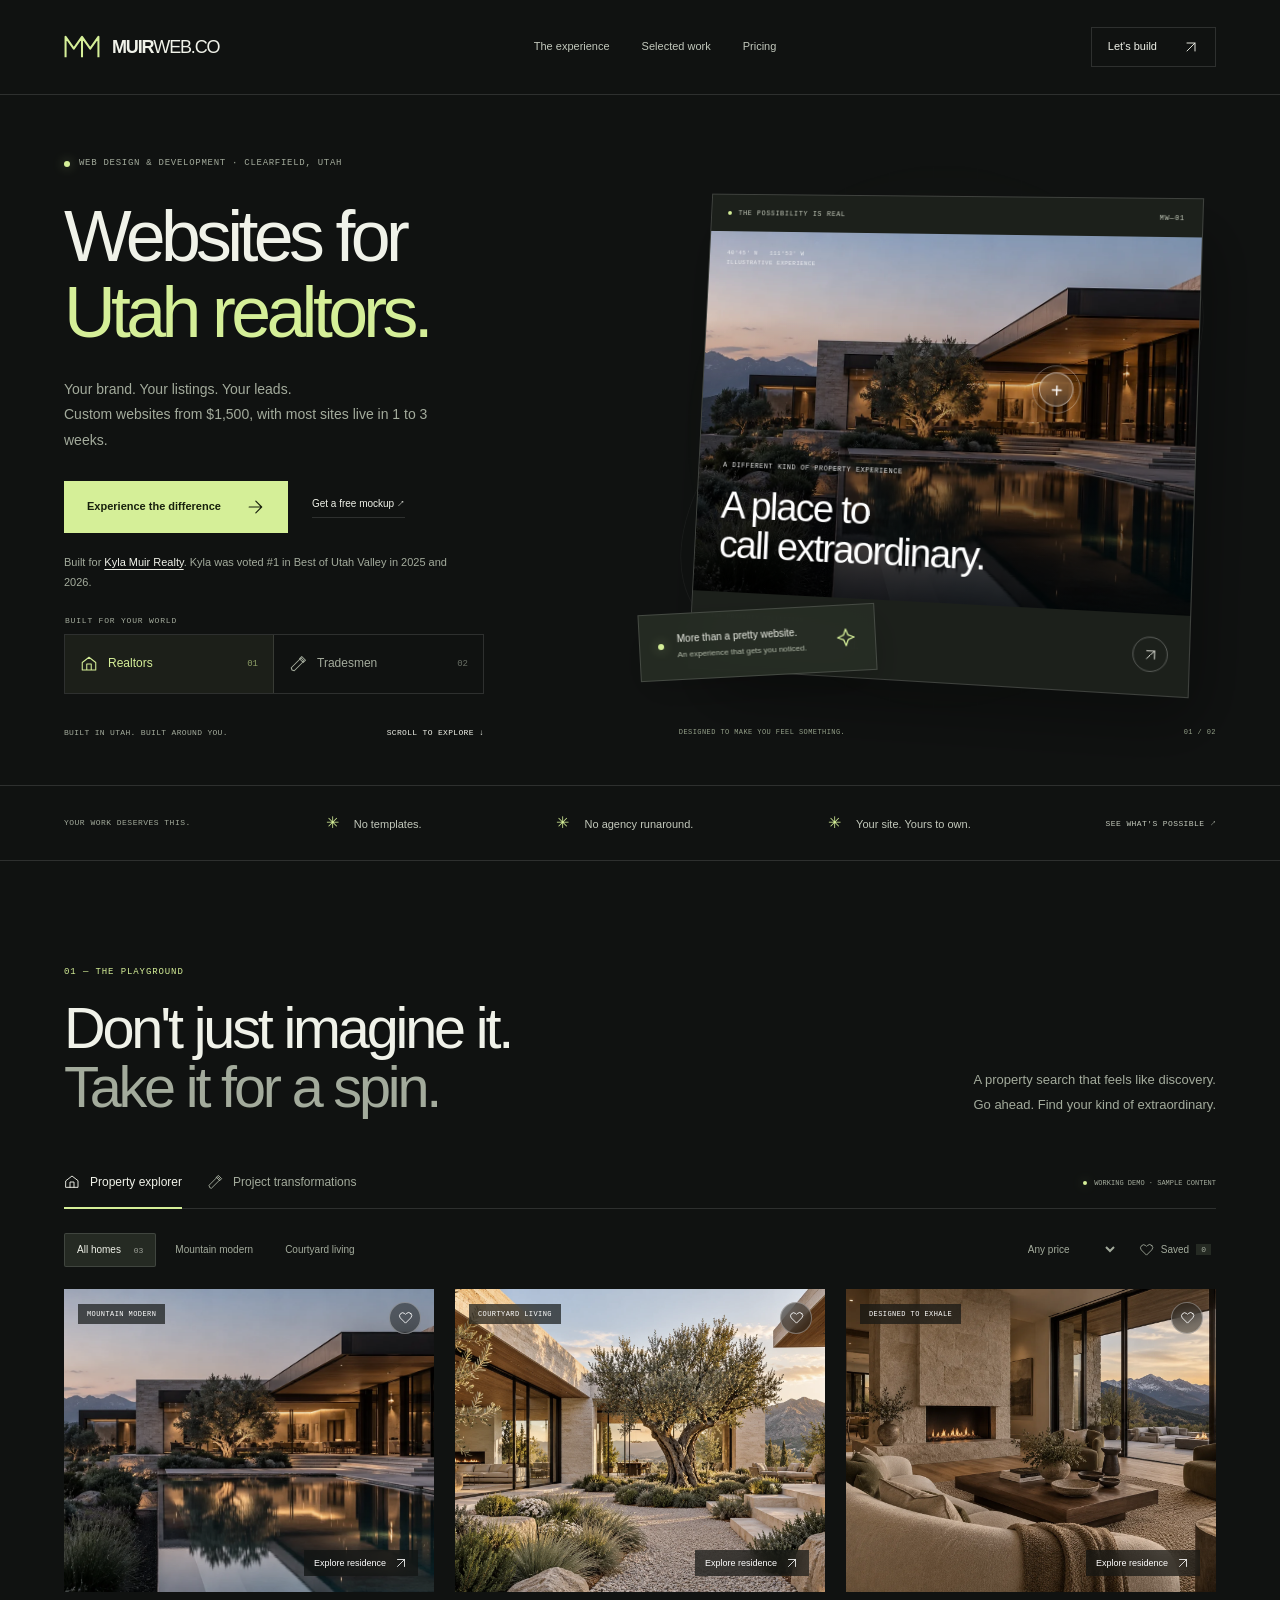
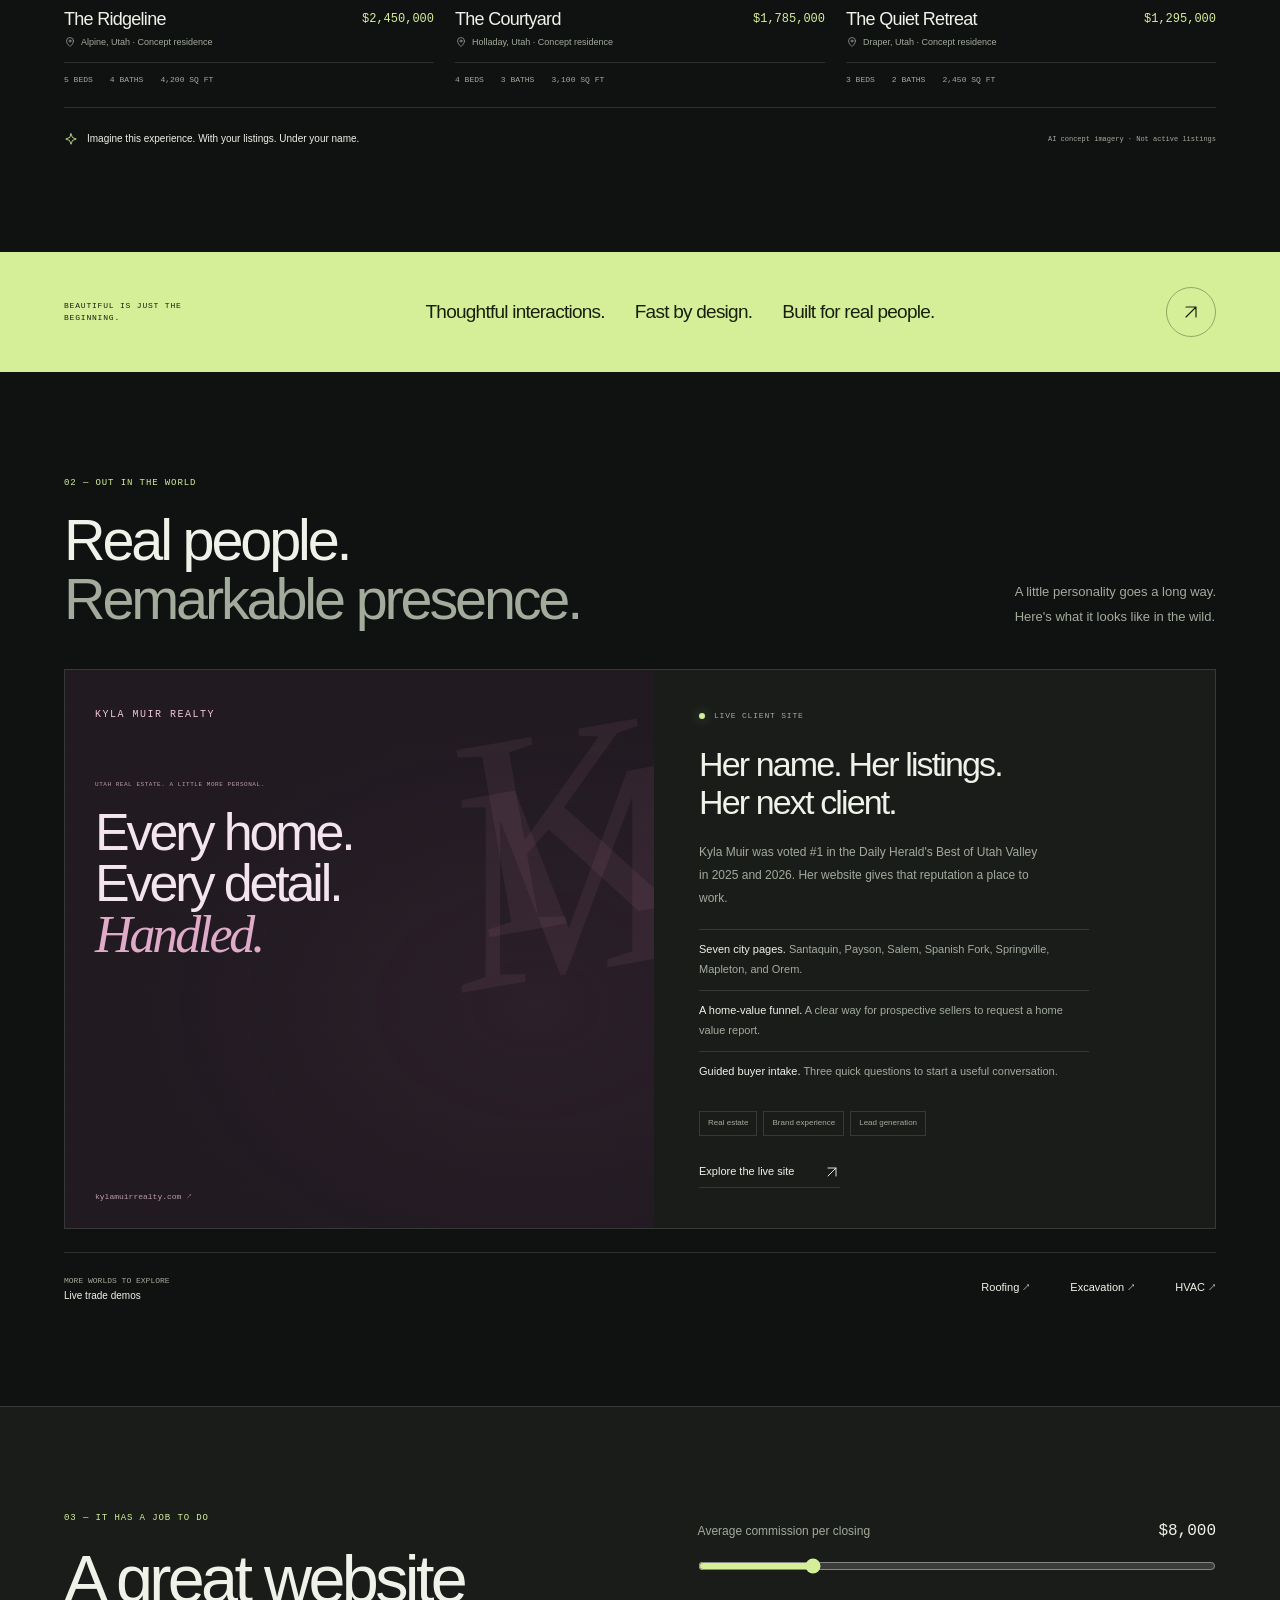
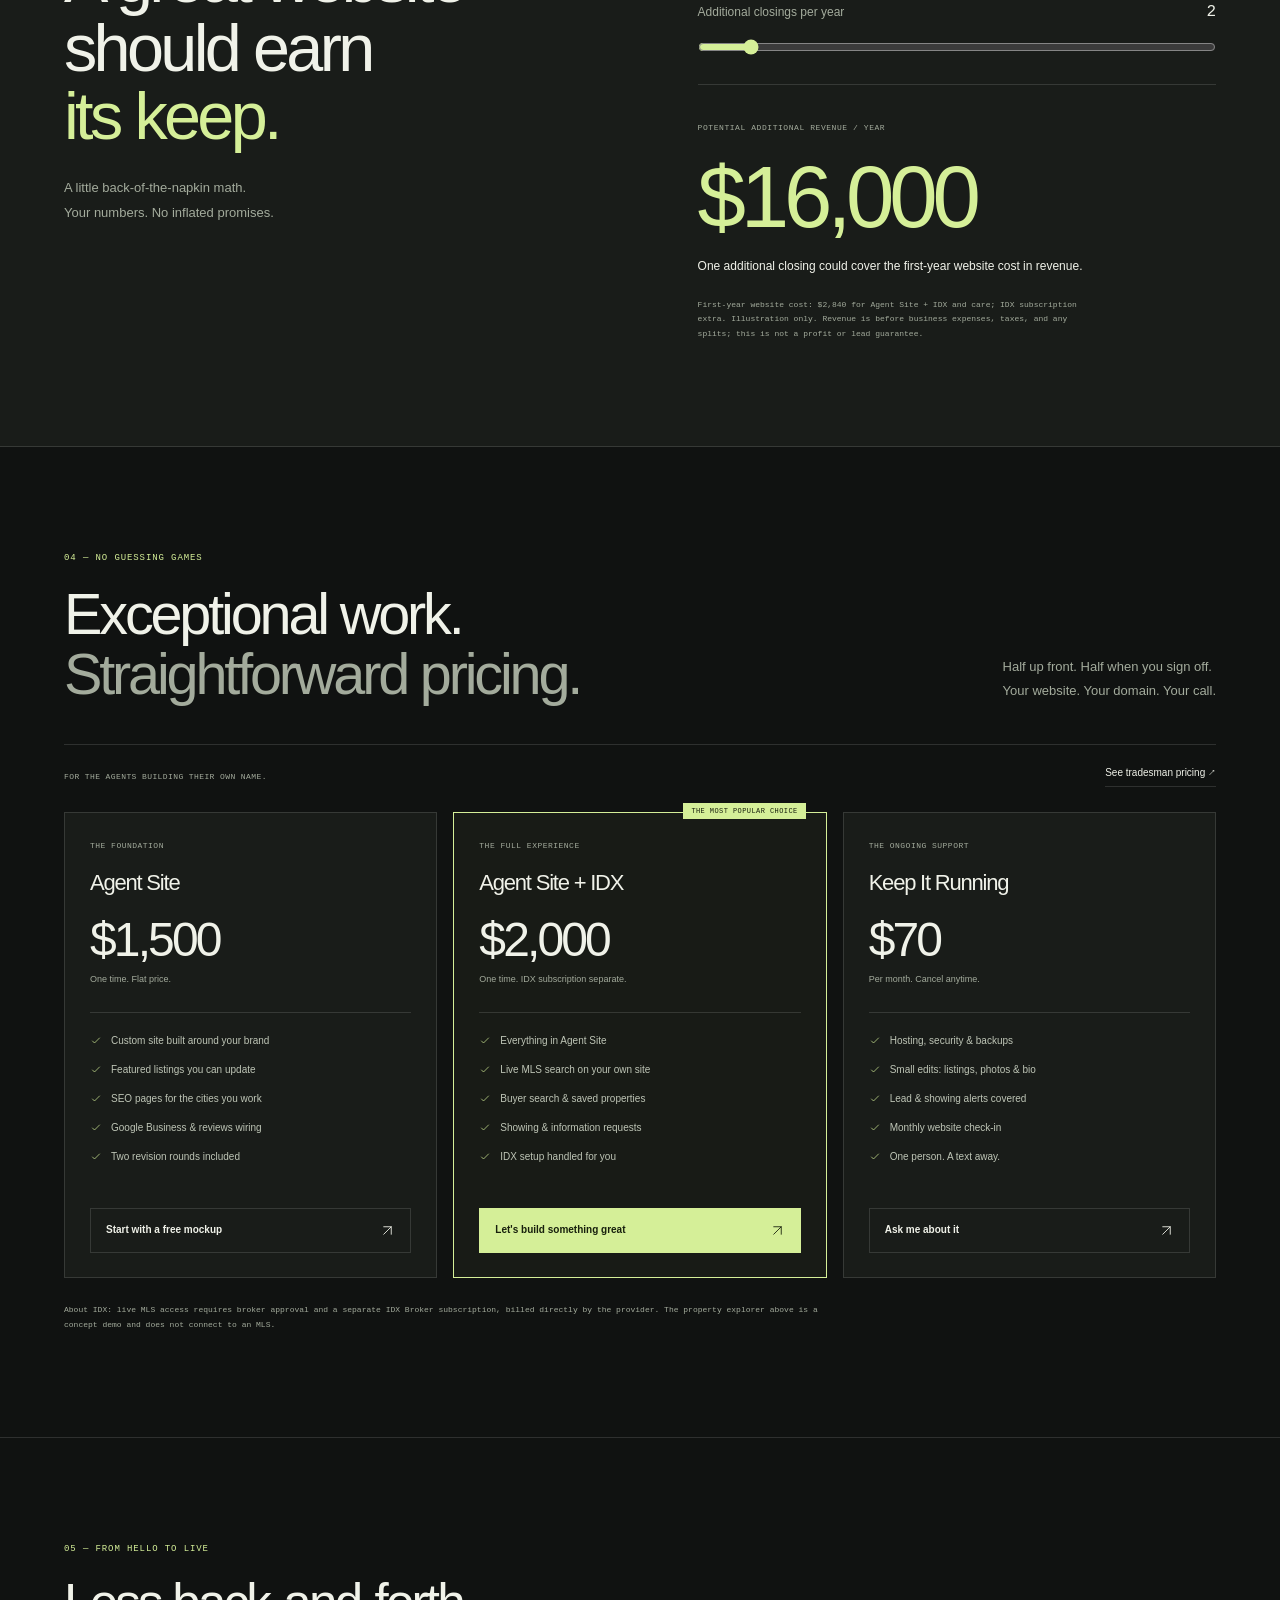
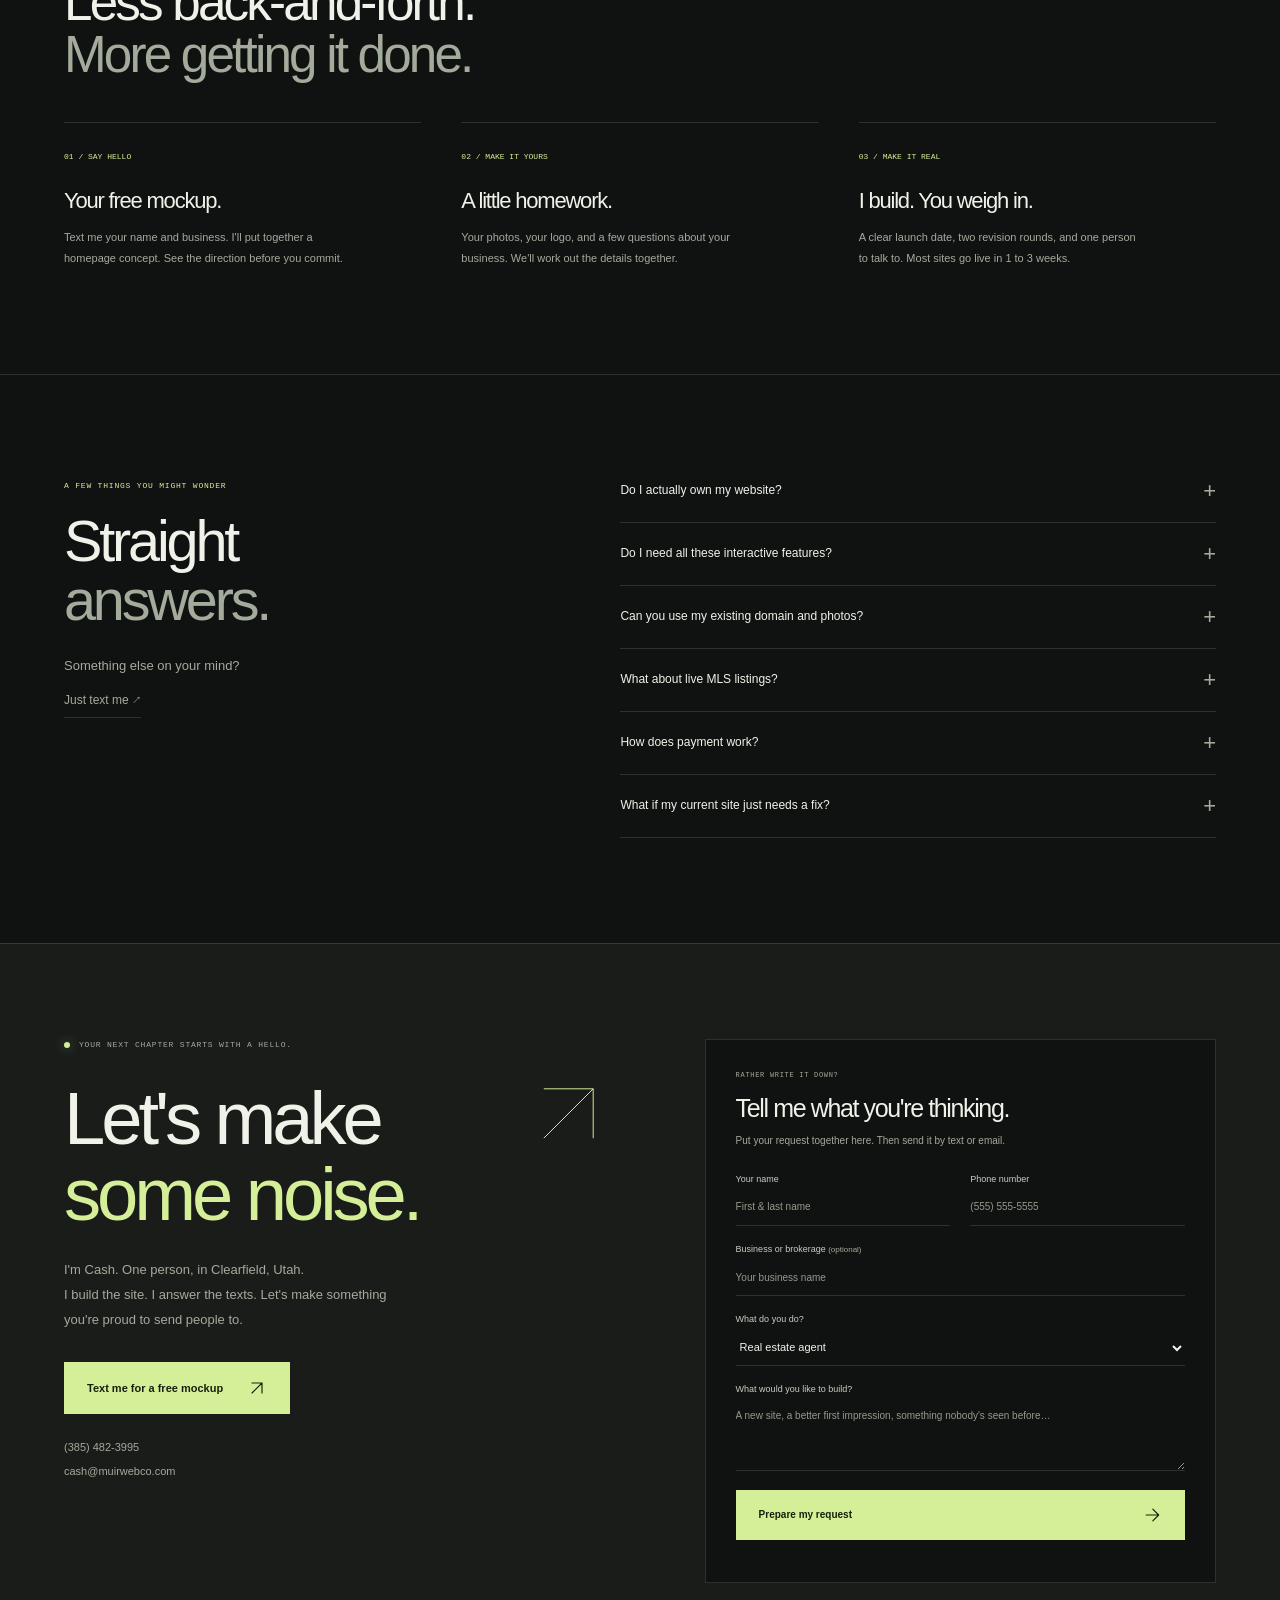
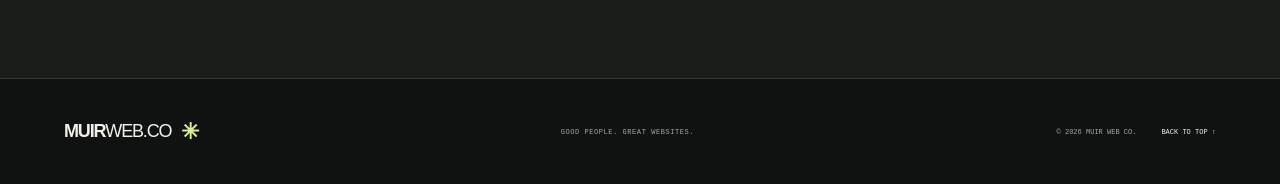
==== commit ac459ab6: "Use confirmed business email for contact and project requests" ====
--- a/index.html
+++ b/index.html
@@ -33,7 +33,8 @@
     "@type": "Person",
     "name": "Cash Muir"
   },
-  "priceRange": "$$"
+  "priceRange": "$$",
+  "email": "cash@muirwebco.com"
 }
 </script>
 <script src="/app.js" defer></script>
